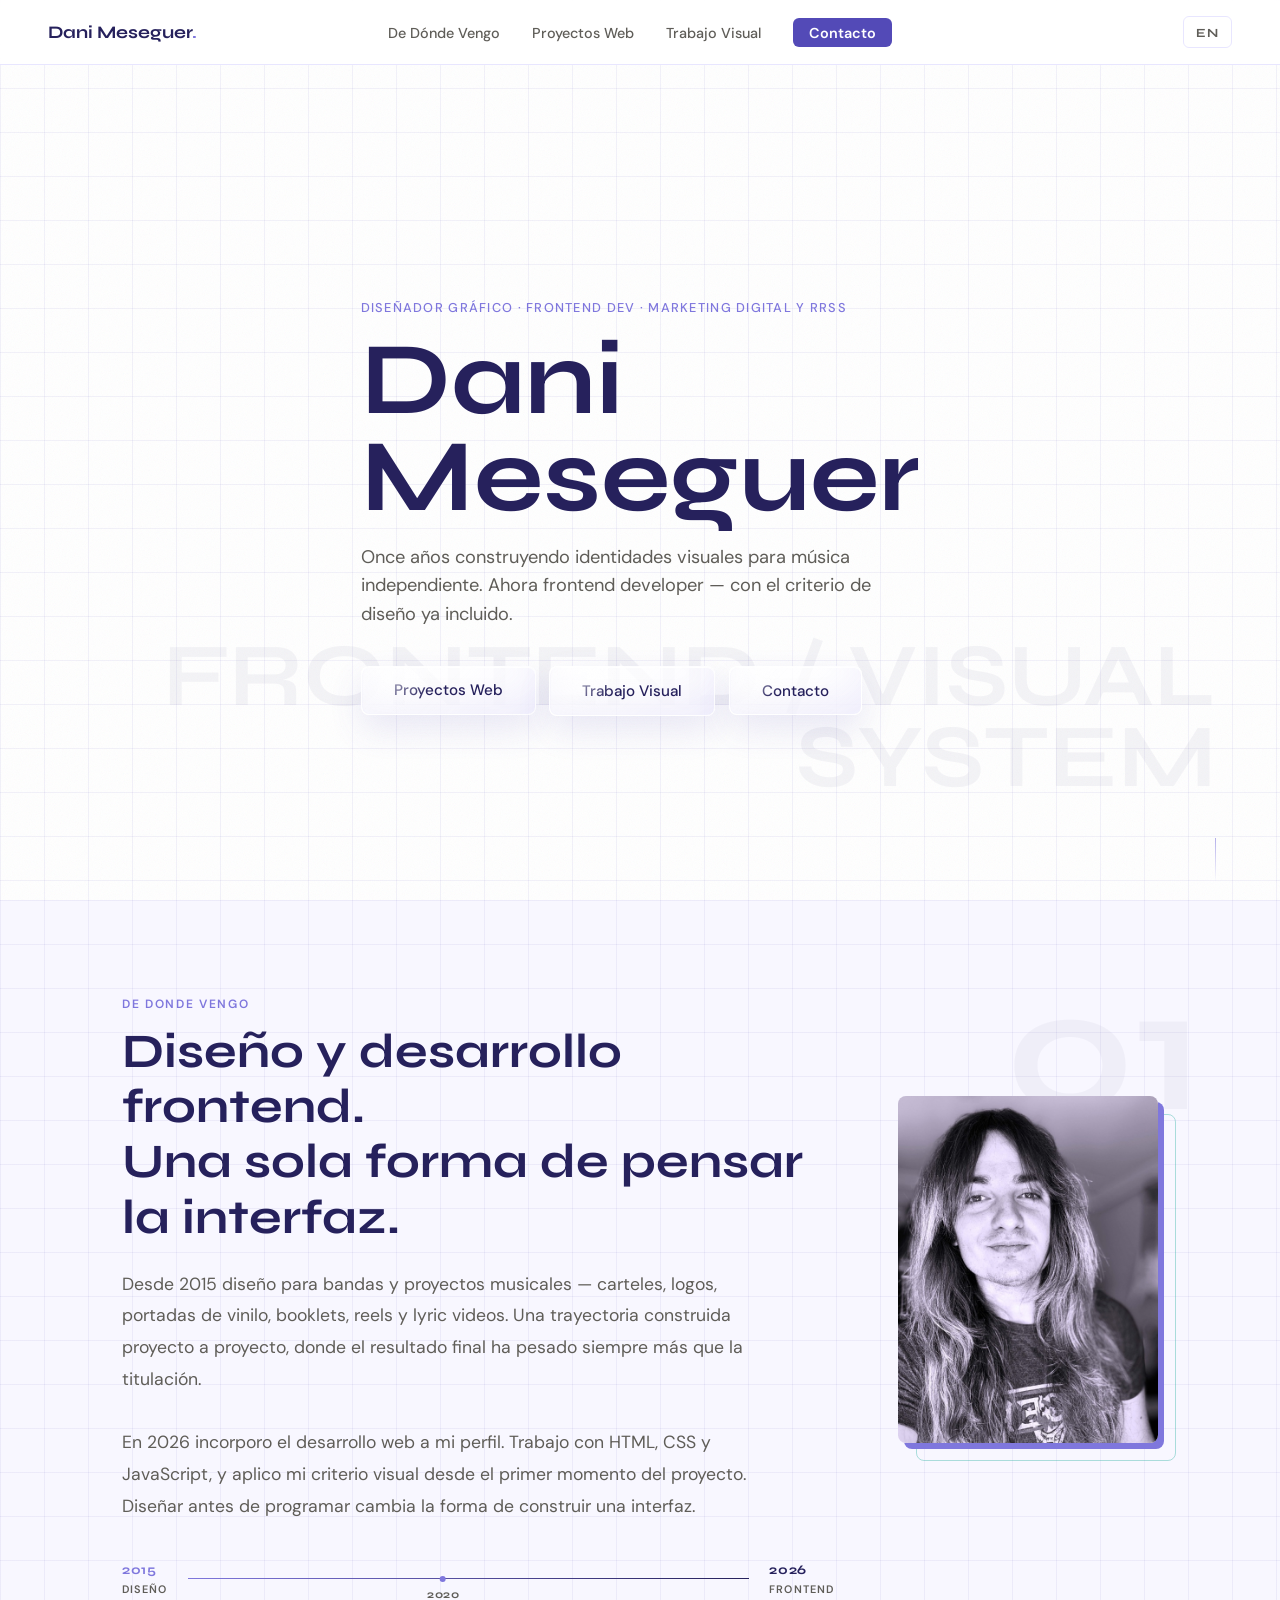
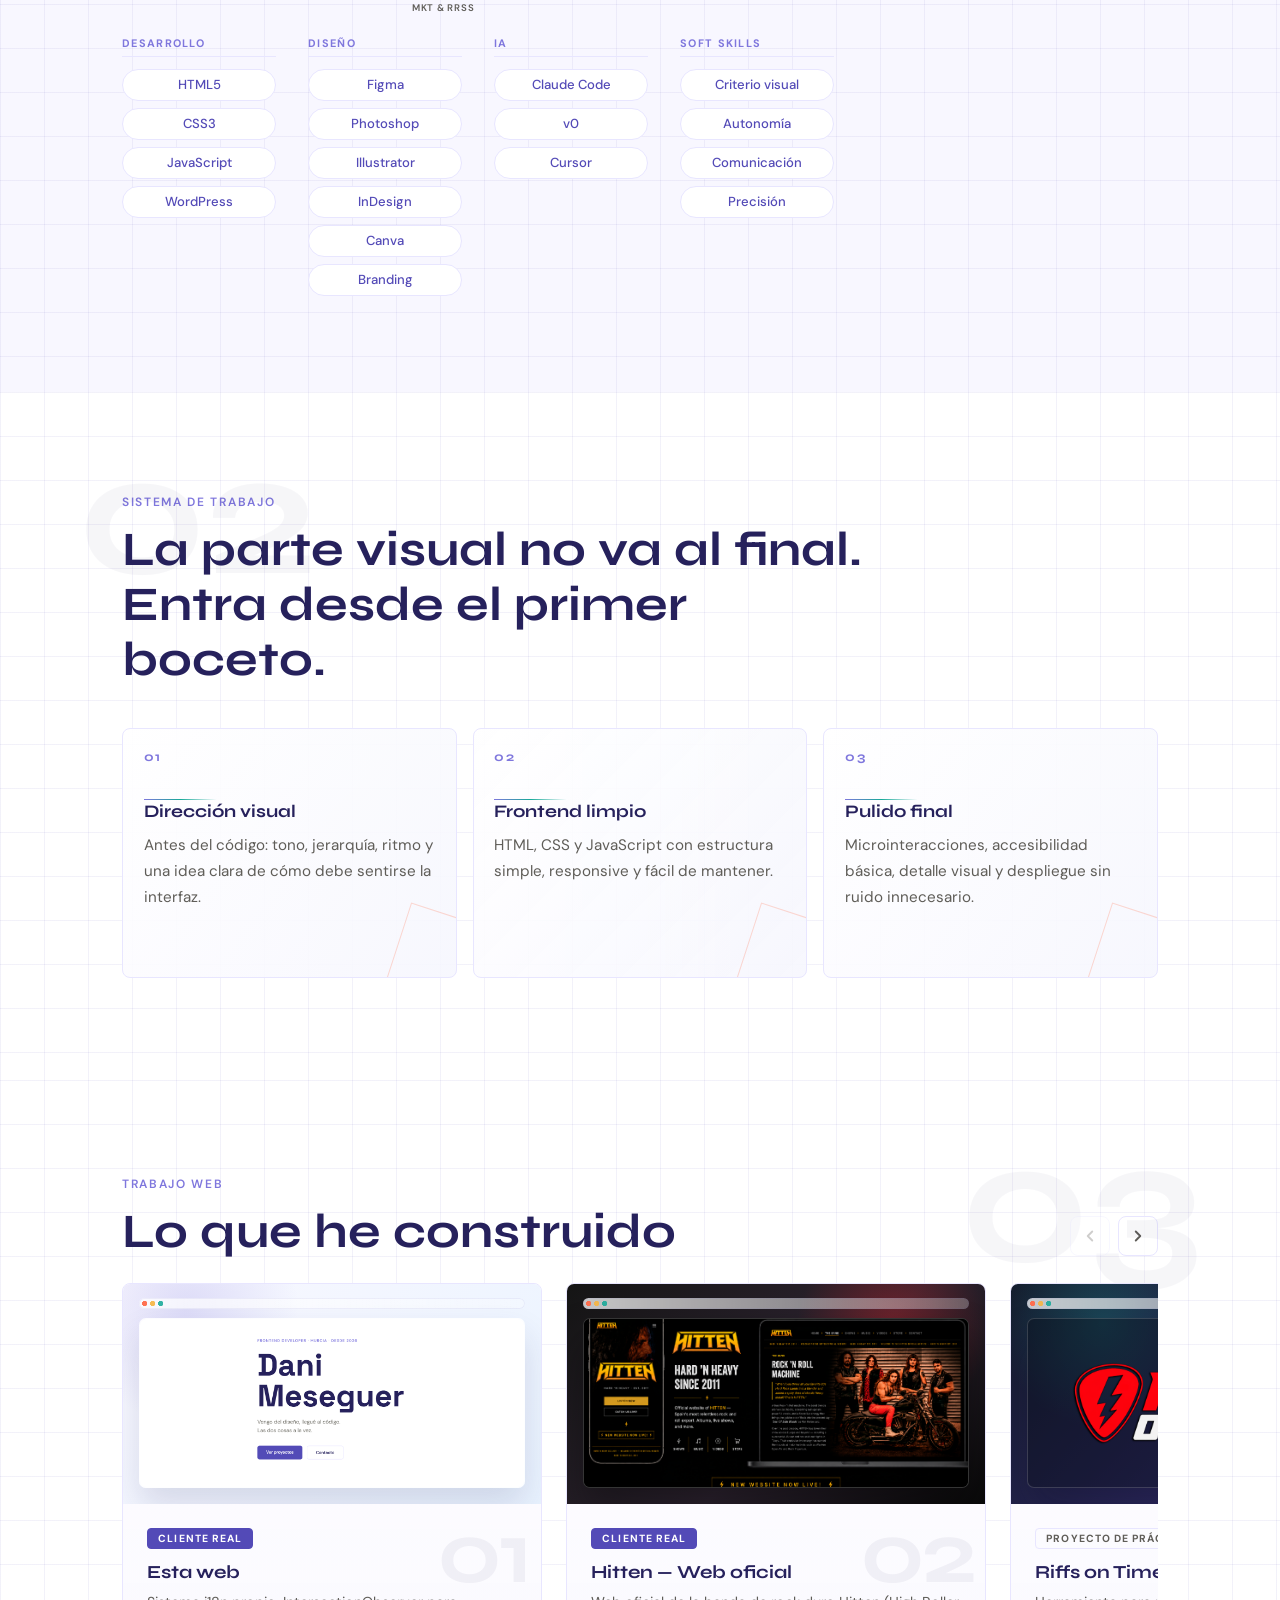
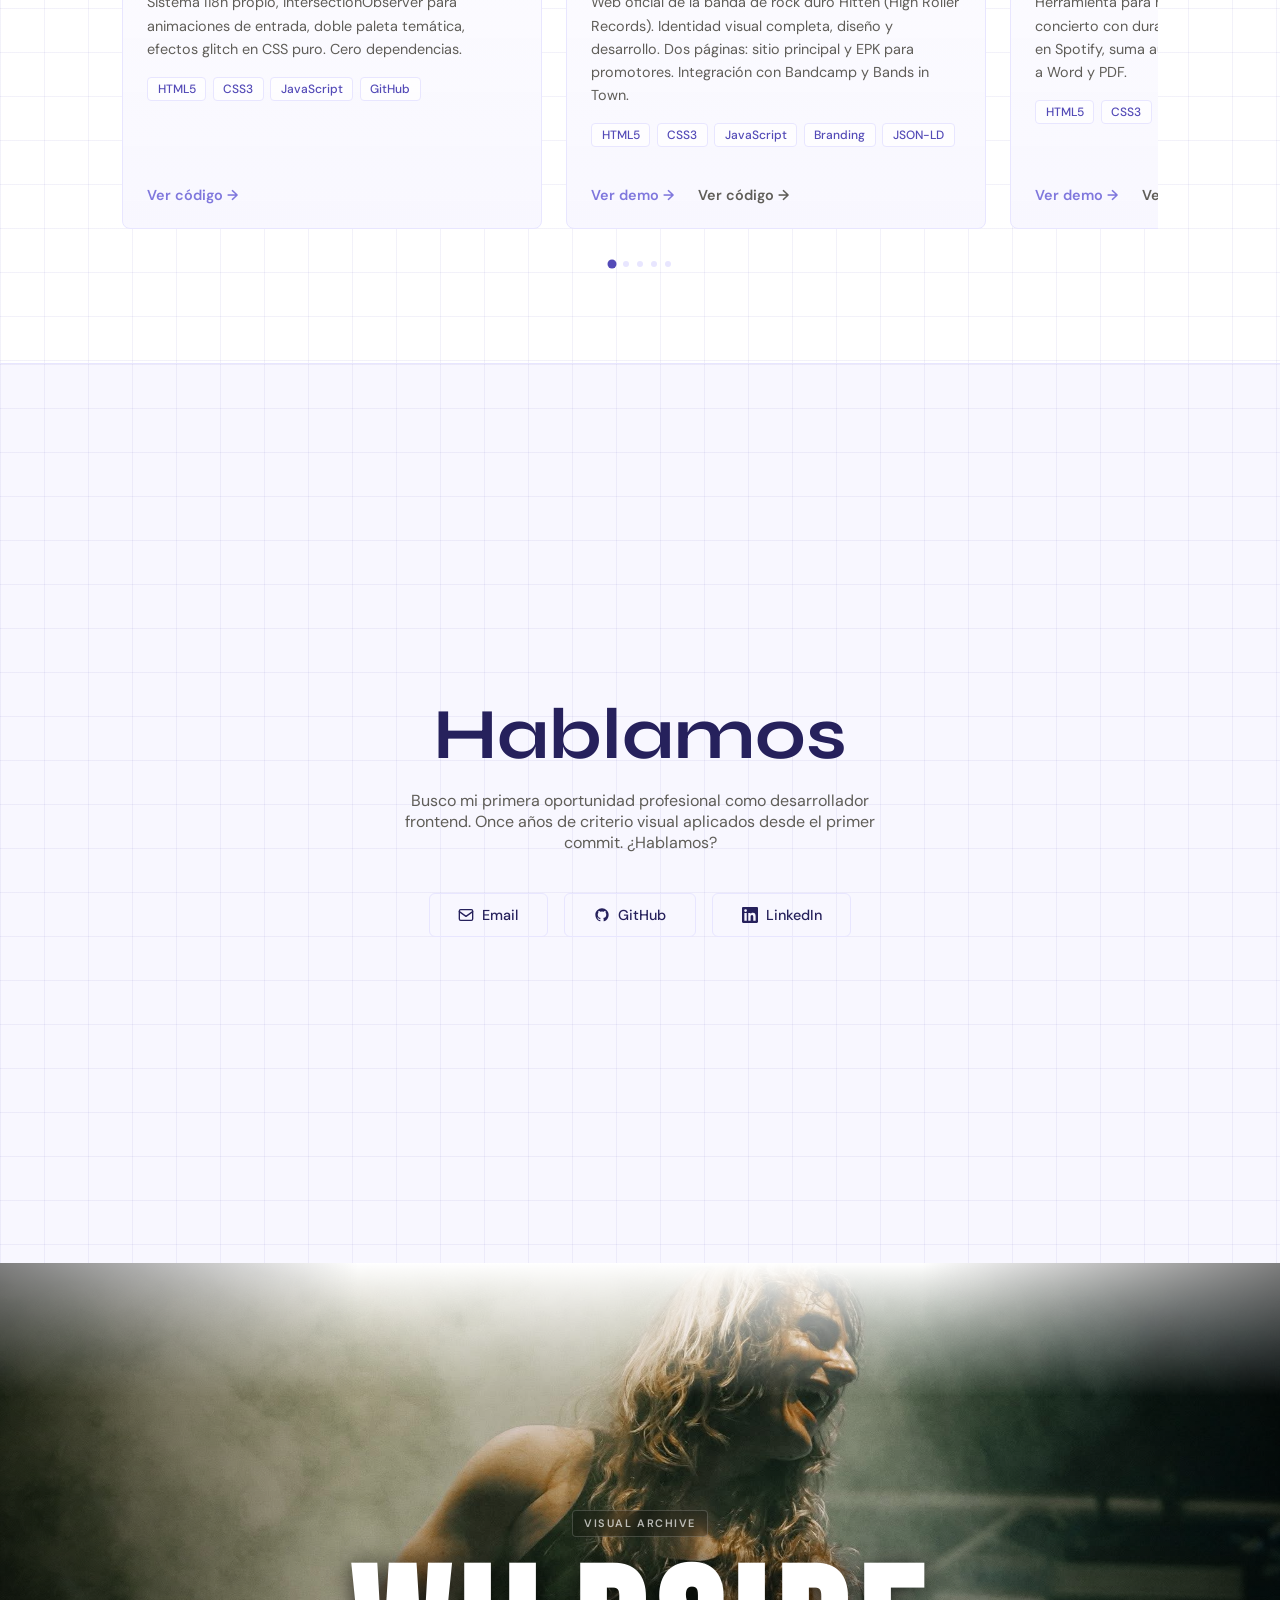
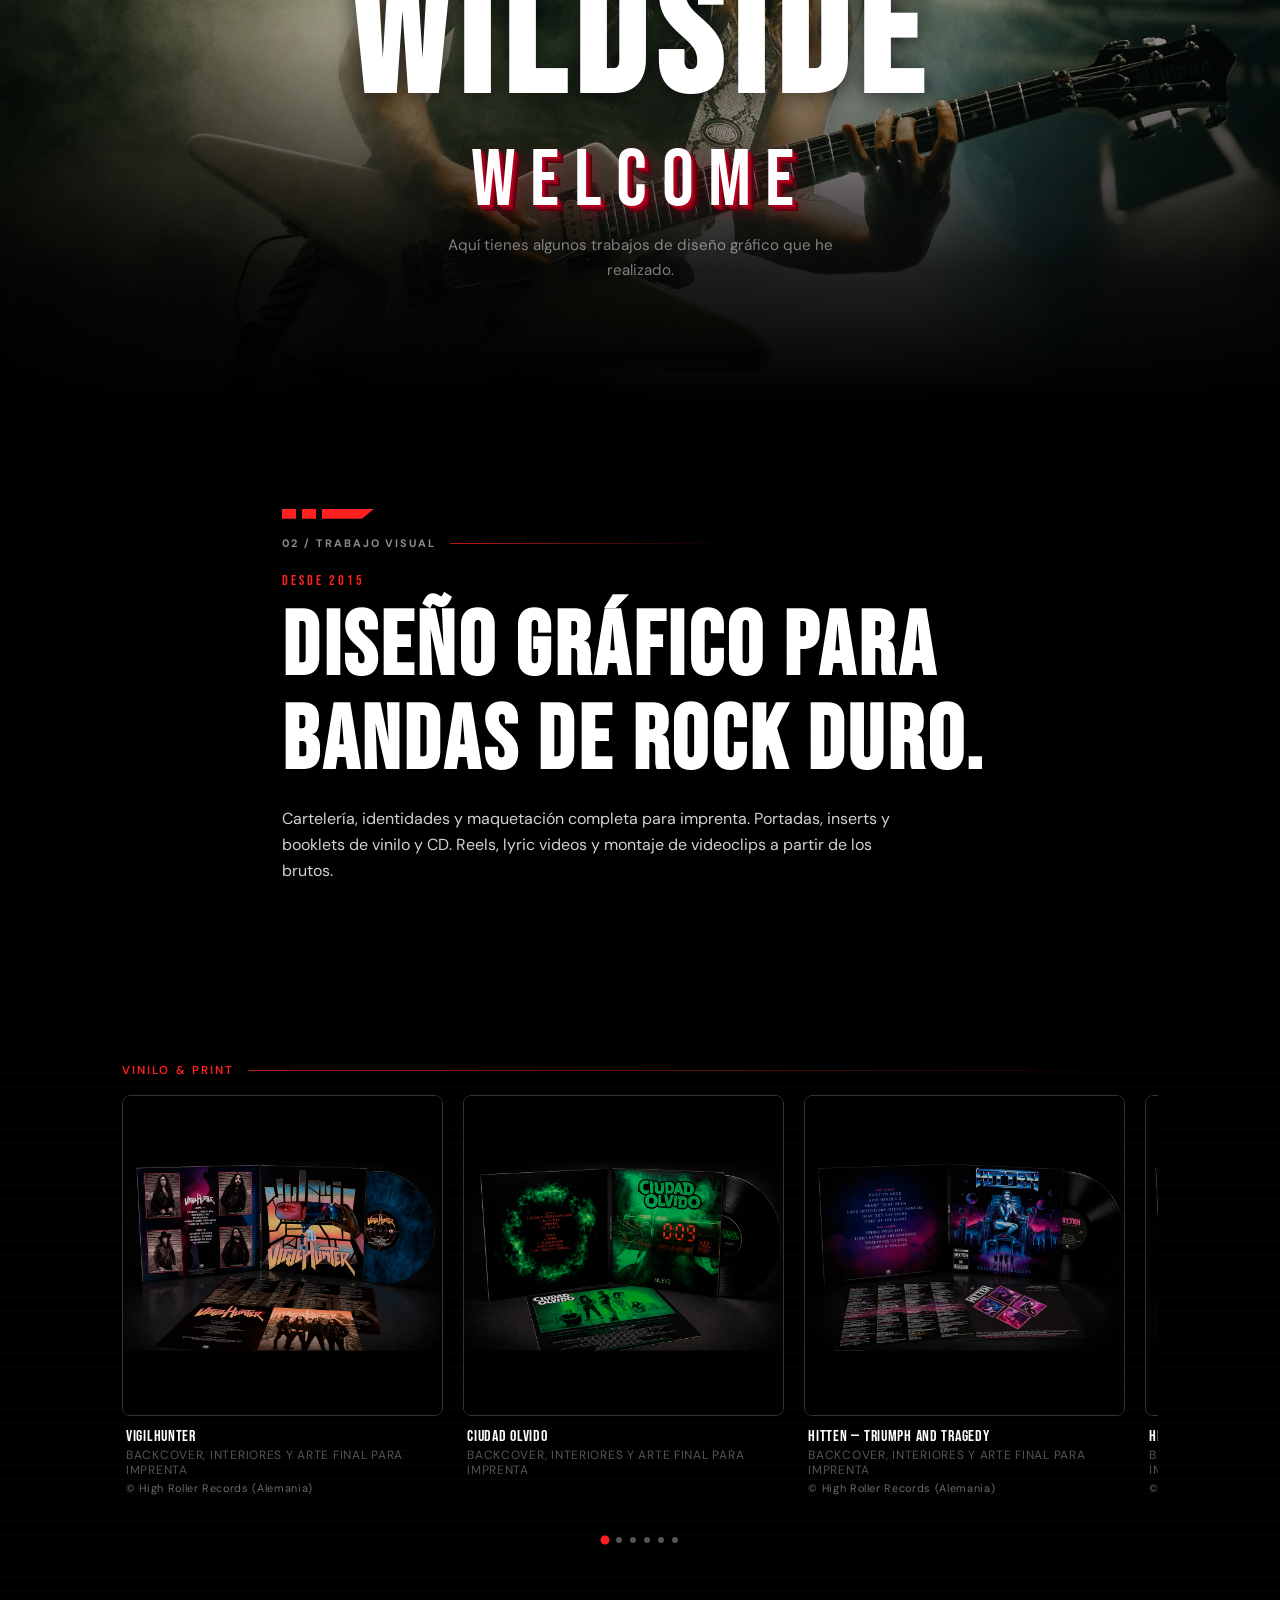
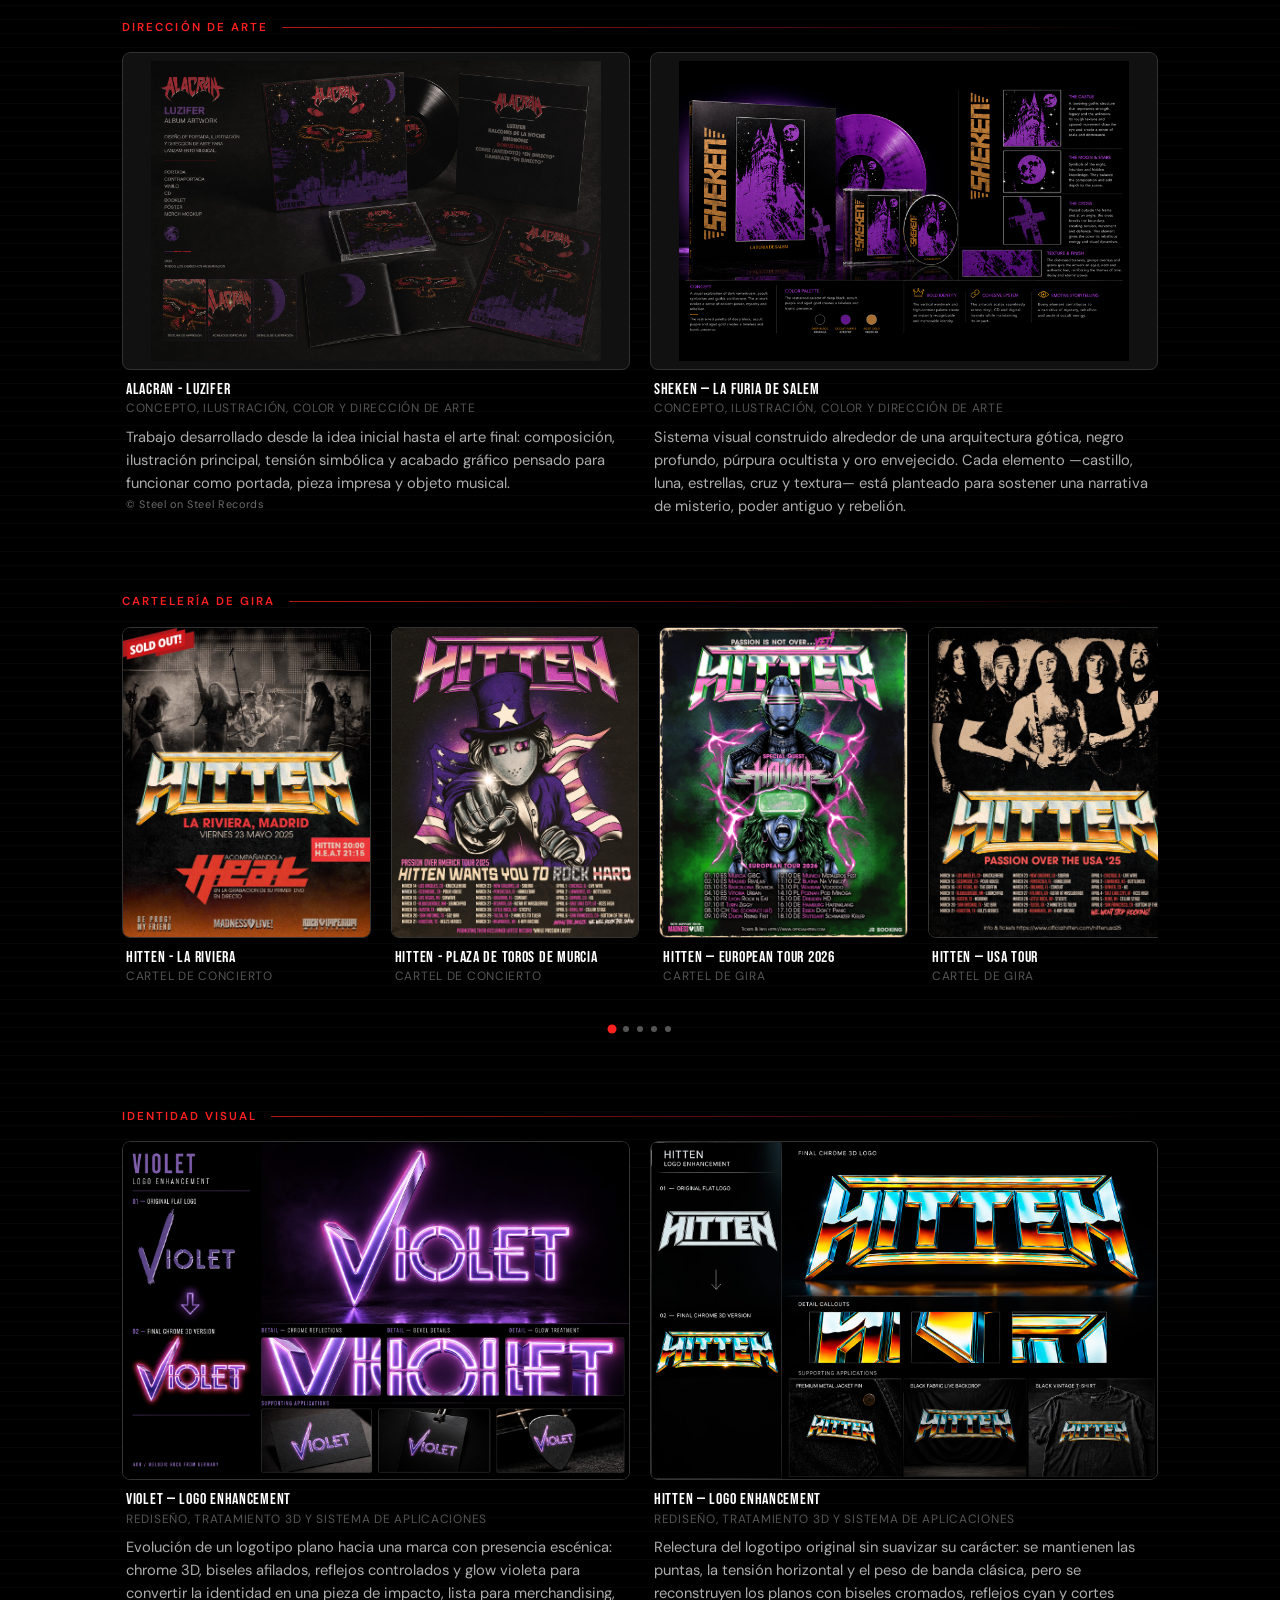
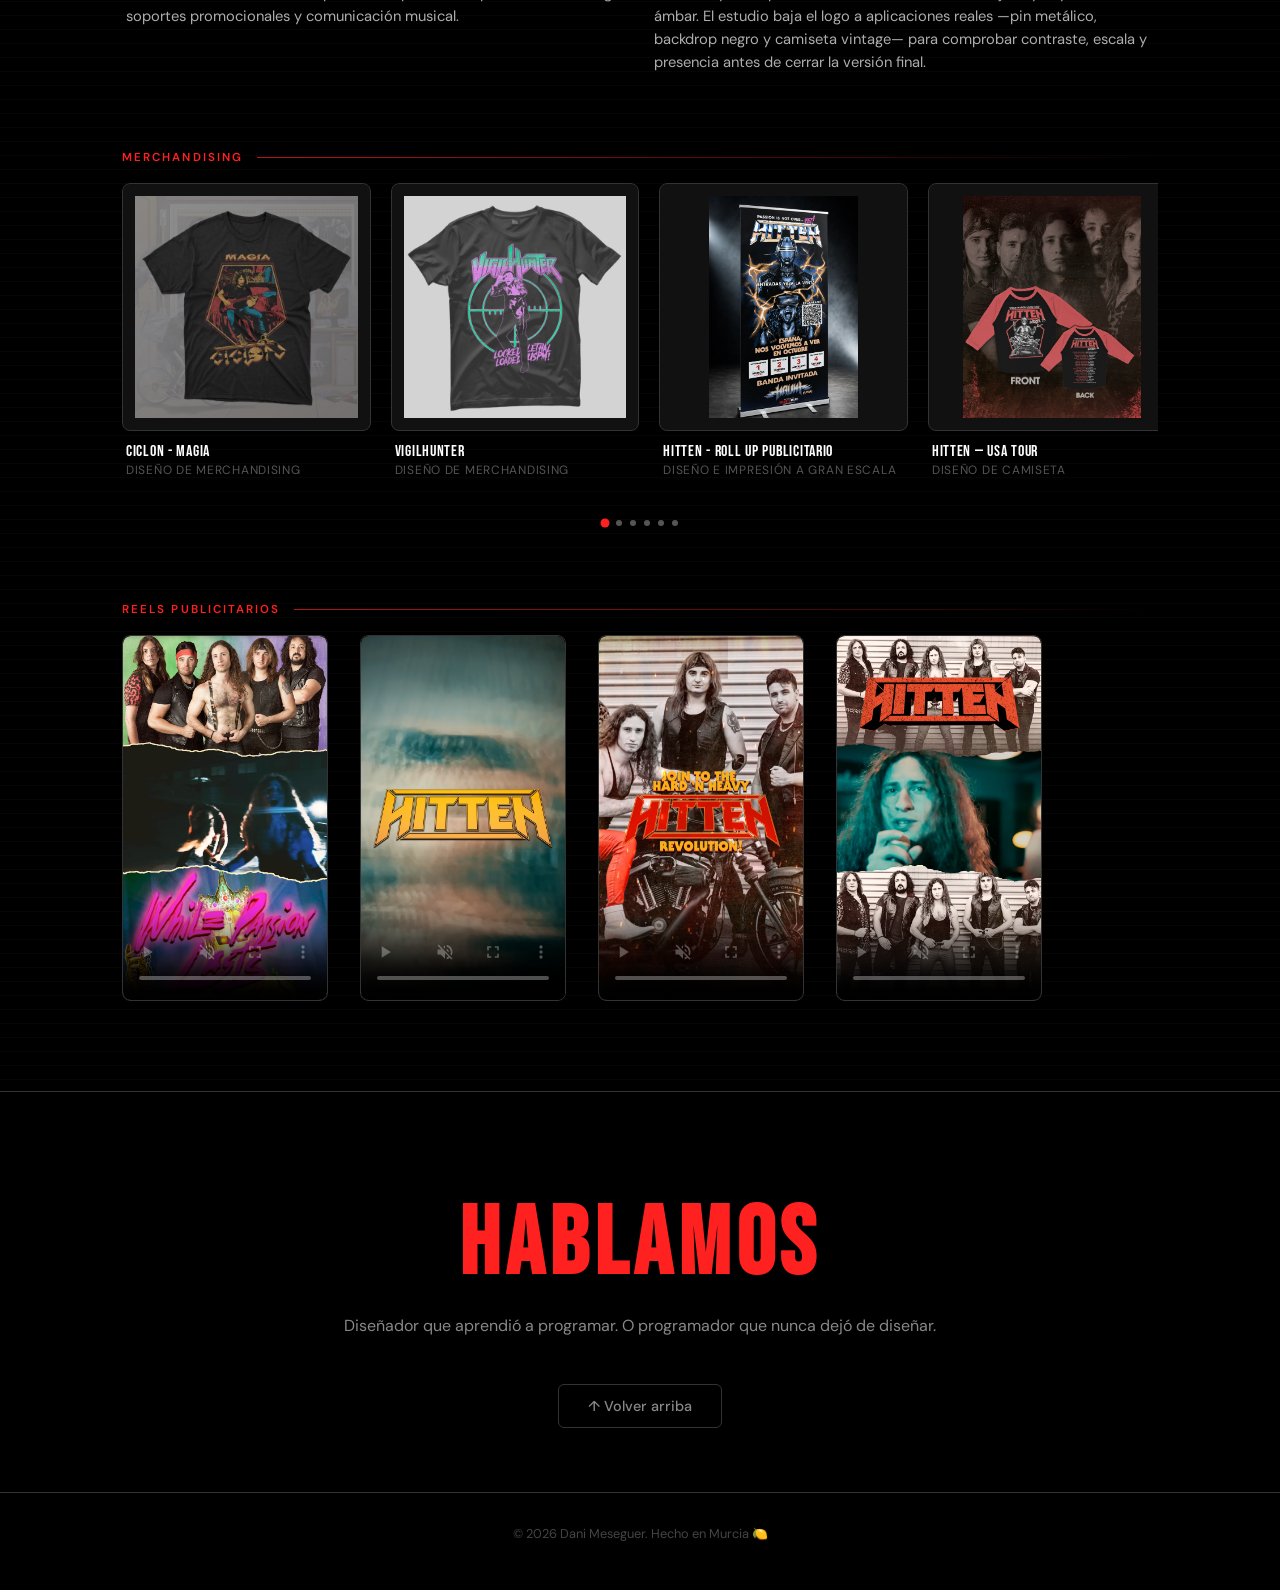
==== index.html @ 0167fe3c "Añade categoría Dirección de Arte, thumbs de proyectos y rediseño visual de tarjetas web" ====
<!DOCTYPE html>
<html lang="es">
<head>
  <meta charset="UTF-8">
  <meta name="viewport" content="width=device-width, initial-scale=1.0">
  <meta name="description" content="Portfolio de Dani Meseguer, Frontend Developer con más de 10 años de experiencia en diseño visual.">
  
  <!-- Open Graph / Redes Sociales -->
  <meta property="og:title" content="Dani Meseguer — Frontend Developer">
  <meta property="og:description" content="Desarrollador Frontend con amplia experiencia en diseño visual y branding.">
  <meta property="og:type" content="website">
  <meta property="og:url" content="https://www.danimeseguer.com/">
  <meta property="og:image" content="https://www.danimeseguer.com/img/boton.jpg">

  <title>Dani Meseguer — Frontend Developer</title>
  <link rel="icon" href="favicon.svg" type="image/svg+xml">

  <!-- Fuentes Google -->
  <link rel="preconnect" href="https://fonts.googleapis.com">
  <link rel="preconnect" href="https://fonts.gstatic.com" crossorigin>
  <link href="https://fonts.googleapis.com/css2?family=Caveat:wght@700&family=Syne:wght@400;600;700&family=Bebas+Neue&family=DM+Sans:wght@400;500&display=swap" rel="stylesheet">

  <!-- CSS -->
  <link rel="stylesheet" href="style.css">
  <link rel="stylesheet" href="navbar.css">
  <link rel="stylesheet" href="hero.css">
  <link rel="stylesheet" href="about.css">
  <link rel="stylesheet" href="projects.css">
  <link rel="stylesheet" href="wildside.css">
  <link rel="stylesheet" href="contact.css">
</head>
<body>

  <!-- NAVBAR -->
  <nav class="navbar" id="navbar" aria-label="Navegación principal">
    <div class="navbar-inner">
      <a href="#hero" class="nav-logo">Dani Meseguer<span>.</span></a>
      <ul class="nav-links" id="navLinks">
        <li><a href="#sobre-mi" data-i18n="navAbout">De Dónde Vengo</a></li>
        <li><a href="#proyectos" data-i18n="navProjects">Proyectos Web</a></li>
        <li><a href="#transicion" data-i18n="navVisual">Trabajo Visual</a></li>
        <li><a href="#contacto" class="nav-cta" data-i18n="navContact">Contacto</a></li>
      </ul>
      <div class="navbar-controls">
        <button class="lang-toggle" id="langToggle" aria-label="Switch to English">EN</button>
        <button class="nav-toggle" id="navToggle" aria-label="Abrir menú" aria-expanded="false">
          <span></span>
          <span></span>
          <span></span>
        </button>
      </div>
    </div>
  </nav>

  <main>

  <!-- HERO -->
  <section class="hero" id="hero">

    <div class="container">
      <p class="hero-tag" data-i18n="heroTag">Diseñador Gráfico · Frontend Dev · Marketing Digital y RRSS</p>
      <h1 class="hero-title">Dani<br>Meseguer</h1>
      <p class="hero-subtitle" data-i18n="heroSubtitle">Once años construyendo identidades visuales para música independiente. Ahora frontend developer — con el criterio de diseño ya incluido.</p>
      <div class="hero-ctas">
        <a href="#proyectos" class="btn-secondary" data-i18n="heroCtaWeb">Proyectos Web</a>
        <a href="#transicion" class="btn-secondary" data-i18n="heroCtaVisual">Trabajo Visual</a>
        <a href="#contacto" class="btn-secondary" data-i18n="heroCtaContact">Contacto</a>
      </div>
    </div>
    <div class="hero-scroll" aria-hidden="true">
      <div class="hero-scroll-line"></div>
    </div>
  </section>

  <!-- DE DONDE VENGO -->
  <section class="sobre-mi" id="sobre-mi">
    <div class="container">
      <div class="sobre-mi-layout">
        <div class="sobre-mi-content">
          <span class="section-label" data-i18n="sectionLabelAbout">De Donde Vengo</span>
          <h2 class="section-title" data-i18n="sectionTitleAbout">Diseño y desarrollo frontend.<br>Una sola forma de pensar la interfaz.</h2>
          <p class="sobre-mi-text" data-i18n="aboutText1">
            Desde 2015 diseño para bandas y proyectos musicales — carteles,
            logos, portadas de vinilo, booklets, reels y lyric videos. Una
            trayectoria construida proyecto a proyecto, donde el resultado
            final ha pesado siempre más que la titulación.
          </p>
          <p class="sobre-mi-text" data-i18n="aboutText2">
            En 2026 incorporo el desarrollo web a mi perfil. Trabajo con
            HTML, CSS y JavaScript, y aplico mi criterio visual desde el primer
            momento del proyecto. Diseñar antes de programar cambia la forma
            de construir una interfaz.
          </p>
          <div class="timeline" aria-hidden="true">
            <div class="tl-start">
              <span class="tl-year">2015</span>
              <span class="tl-desc">Diseño</span>
            </div>
            <div class="tl-track">
              <div class="tl-fill"></div>
              <div class="tl-mid-node">
                <span class="tl-mid-year">2020</span>
                <span class="tl-mid-desc">Mkt &amp; RRSS</span>
              </div>
            </div>
            <div class="tl-end">
              <span class="tl-year">2026</span>
              <span class="tl-desc">Frontend</span>
            </div>
          </div>
          <div class="skills-tags">
            <div class="skills-group">
              <p class="skills-category">Desarrollo</p>
              <div class="skills-group-tags">
                <span class="tag">HTML5</span>
                <span class="tag">CSS3</span>
                <span class="tag">JavaScript</span>
                <span class="tag">WordPress</span>
              </div>
            </div>
            <div class="skills-group">
              <p class="skills-category">Diseño</p>
              <div class="skills-group-tags">
                <span class="tag">Figma</span>
                <span class="tag">Photoshop</span>
                <span class="tag">Illustrator</span>
                <span class="tag">InDesign</span>
                <span class="tag">Canva</span>
                <span class="tag">Branding</span>
              </div>
            </div>
            <div class="skills-group">
              <p class="skills-category">IA</p>
              <div class="skills-group-tags">
                <span class="tag">Claude Code</span>
                <span class="tag">v0</span>
                <span class="tag">Cursor</span>
              </div>
            </div>
            <div class="skills-group">
              <p class="skills-category" data-i18n="skillsCatSoft">Soft Skills</p>
              <div class="skills-group-tags">
                <span class="tag" data-i18n="skillSoft1">Criterio visual</span>
                <span class="tag" data-i18n="skillSoft2">Autonomía</span>
                <span class="tag" data-i18n="skillSoft3">Comunicación</span>
                <span class="tag" data-i18n="skillSoft4">Precisión</span>
              </div>
            </div>
          </div>
        </div>
        <div class="sobre-mi-photo">
          <img src="img/perfil2.jpg" alt="Foto de Dani Meseguer" class="perfil-img">
        </div>
      </div>
    </div>
  </section>

  <!-- MÉTODO -->
  <section class="studio-system" aria-labelledby="studio-title">
    <div class="container">
      <div class="studio-header">
        <span class="section-label" data-i18n="studioLabel">Sistema de trabajo</span>
        <h2 class="section-title" id="studio-title" data-i18n="studioTitle">La parte visual no va al final.<br>Entra desde el primer boceto.</h2>
      </div>
      <div class="studio-grid">
        <article class="studio-card">
          <span class="studio-index">01</span>
          <h3 data-i18n="studioCard1Title">Dirección visual</h3>
          <p data-i18n="studioCard1Text">Antes del código: tono, jerarquía, ritmo y una idea clara de cómo debe sentirse la interfaz.</p>
        </article>
        <article class="studio-card">
          <span class="studio-index">02</span>
          <h3 data-i18n="studioCard2Title">Frontend limpio</h3>
          <p data-i18n="studioCard2Text">HTML, CSS y JavaScript con estructura simple, responsive y fácil de mantener.</p>
        </article>
        <article class="studio-card">
          <span class="studio-index">03</span>
          <h3 data-i18n="studioCard3Title">Pulido final</h3>
          <p data-i18n="studioCard3Text">Microinteracciones, accesibilidad básica, detalle visual y despliegue sin ruido innecesario.</p>
        </article>
      </div>
    </div>
  </section>

  <!-- PROYECTOS -->
  <section class="proyectos" id="proyectos">
    <div class="container">
      <div class="proyectos-header">
        <div>
          <span class="section-label" data-i18n="sectionLabelProjects">Trabajo web</span>
          <h2 class="section-title" data-i18n="sectionTitleProjects">Lo que he construido</h2>
        </div>
        <div class="slider-controls">
          <button class="slider-btn" id="slidePrev" aria-label="Proyecto anterior" disabled>
            <svg width="18" height="18" viewBox="0 0 24 24" fill="none" stroke="currentColor" stroke-width="2.5" stroke-linecap="round" stroke-linejoin="round" aria-hidden="true"><path d="M15 18l-6-6 6-6"/></svg>
          </button>
          <button class="slider-btn" id="slideNext" aria-label="Proyecto siguiente">
            <svg width="18" height="18" viewBox="0 0 24 24" fill="none" stroke="currentColor" stroke-width="2.5" stroke-linecap="round" stroke-linejoin="round" aria-hidden="true"><path d="M9 18l6-6-6-6"/></svg>
          </button>
        </div>
      </div>

      <div class="proyectos-grid" id="proyectosSlider">

        <article class="proyecto-card proyecto-card--portfolio">
          <div class="proyecto-img">
            <img src="img/captura-portfolio.png" alt="Captura de esta web" loading="lazy">
          </div>
          <div class="proyecto-info">
            <span class="card-num" aria-hidden="true">01</span>
            <span class="card-badge card-badge--real" data-i18n="badgeReal">Cliente real</span>
            <h3 data-i18n="card4Title">Esta web</h3>
            <p data-i18n="card4Desc">Sistema i18n propio, IntersectionObserver para animaciones de entrada, doble paleta temática, efectos glitch en CSS puro. Cero dependencias.</p>
            <div class="proyecto-tags">
              <span class="tag-small">HTML5</span>
              <span class="tag-small">CSS3</span>
              <span class="tag-small">JavaScript</span>
              <span class="tag-small">GitHub</span>
            </div>
            <div class="proyecto-links">
              <a href="https://github.com/LoudAmps-Dev/Portfolio" target="_blank" rel="noopener noreferrer" class="proyecto-link" aria-label="Ver código de esta web" data-i18n="cardCode" data-i18n-aria="ariaCode4">Ver código →</a>
            </div>
          </div>
        </article>

        <article class="proyecto-card proyecto-card--hitten">
          <div class="proyecto-img">
            <img src="img/webhitten-thumb.png" alt="Web oficial de Hitten" loading="lazy">
          </div>
          <div class="proyecto-info">
            <span class="card-num" aria-hidden="true">02</span>
            <span class="card-badge card-badge--real" data-i18n="badgeReal">Cliente real</span>
            <h3 data-i18n="card5Title">Hitten — Web oficial</h3>
            <p data-i18n="card5Desc">Web oficial de la banda de rock duro Hitten (High Roller Records). Identidad visual completa, diseño y desarrollo. Dos páginas: sitio principal y EPK para promotores. Integración con Bandcamp y Bands in Town.</p>
            <div class="proyecto-tags">
              <span class="tag-small">HTML5</span>
              <span class="tag-small">CSS3</span>
              <span class="tag-small">JavaScript</span>
              <span class="tag-small">Branding</span>
              <span class="tag-small">JSON-LD</span>
            </div>
            <div class="proyecto-links">
              <a href="https://www.officialhitten.com" target="_blank" rel="noopener noreferrer" class="proyecto-link" aria-label="Ver web de Hitten" data-i18n="cardDemo" data-i18n-aria="ariaDemo5">Ver demo →</a>
              <a href="https://github.com/LoudAmps-Dev/hittenweb" target="_blank" rel="noopener noreferrer" class="proyecto-link-secondary" aria-label="Ver código de Hitten" data-i18n="cardCode" data-i18n-aria="ariaCode5">Ver código →</a>
            </div>
          </div>
        </article>

        <article class="proyecto-card proyecto-card--riffs">
          <div class="proyecto-img">
            <img src="img/riffsontimelogo.png" alt="Captura de Riffs on Time" loading="lazy">
          </div>
          <div class="proyecto-info">
            <span class="card-num" aria-hidden="true">03</span>
            <span class="card-badge card-badge--practice" data-i18n="badgePractice">Proyecto de prácticas</span>
            <h3 data-i18n="card1Title">Riffs on Time</h3>
            <p data-i18n="card1Desc">Herramienta para músicos que permite crear setlists de concierto con duración exacta. Búsqueda de canciones en Spotify, suma automática de tiempos y exportación a Word y PDF.</p>
            <div class="proyecto-tags">
              <span class="tag-small">HTML5</span>
              <span class="tag-small">CSS3</span>
              <span class="tag-small">JavaScript</span>
              <span class="tag-small">Spotify API</span>
            </div>
            <div class="proyecto-links">
              <a href="https://loudamps-dev.github.io/riffsontime/" target="_blank" rel="noopener noreferrer" class="proyecto-link" aria-label="Ver demo de Riffs on Time" data-i18n="cardDemo" data-i18n-aria="ariaDemo1">Ver demo →</a>
              <a href="https://github.com/LoudAmps-Dev/riffsonfire" target="_blank" rel="noopener noreferrer" class="proyecto-link-secondary" aria-label="Ver código de Riffs on Time" data-i18n="cardCode" data-i18n-aria="ariaCode1">Ver código →</a>
            </div>
          </div>
        </article>

        <article class="proyecto-card proyecto-card--animals">
          <div class="proyecto-img">
            <img src="img/webanimals-thumb.png" alt="Captura de Clínica Animals" loading="lazy">
          </div>
          <div class="proyecto-info">
            <span class="card-num" aria-hidden="true">04</span>
            <span class="card-badge card-badge--practice" data-i18n="badgePractice">Proyecto de prácticas</span>
            <h3 data-i18n="card3Title">Clínica Animals</h3>
            <p data-i18n="card3Desc">Web informativa para una clínica veterinaria con bilingüismo catalán/español, estado de apertura en tiempo real y carrusel automático de reseñas. Animaciones con IntersectionObserver, tarjetas de veterinarios con flip 3D en CSS y CTA directo a WhatsApp.</p>
            <div class="proyecto-tags">
              <span class="tag-small">HTML5</span>
              <span class="tag-small">CSS3</span>
              <span class="tag-small">JavaScript</span>
              <span class="tag-small">Responsive</span>
            </div>
            <div class="proyecto-links">
              <a href="https://loudamps-dev.github.io/clinica-animals/" target="_blank" rel="noopener noreferrer" class="proyecto-link" aria-label="Ver demo de Clínica Animals" data-i18n="cardDemo" data-i18n-aria="ariaDemo3">Ver demo →</a>
              <a href="https://github.com/LoudAmps-Dev/clinica-animals" target="_blank" rel="noopener noreferrer" class="proyecto-link-secondary" aria-label="Ver código de Clínica Animals" data-i18n="cardCode" data-i18n-aria="ariaCode3">Ver código →</a>
            </div>
          </div>
        </article>

        <article class="proyecto-card proyecto-card--nutrition">
          <div class="proyecto-img">
            <img src="img/logoheader.png" alt="Captura de Best Nutrition" loading="lazy">
          </div>
          <div class="proyecto-info">
            <span class="card-num" aria-hidden="true">05</span>
            <span class="card-badge card-badge--practice" data-i18n="badgePractice">Proyecto de prácticas</span>
            <h3 data-i18n="card2Title">Best Nutrition</h3>
            <p data-i18n="card2Desc">Web multi-página para una clínica de nutrición con sistema de reserva de citas funcional. Selección de servicio, fecha y franja horaria con validación en cliente, gestión de disponibilidad y confirmación de cita en tiempo real.</p>
            <div class="proyecto-tags">
              <span class="tag-small">HTML5</span>
              <span class="tag-small">CSS3</span>
              <span class="tag-small">JavaScript</span>
              <span class="tag-small">Responsive</span>
            </div>
            <div class="proyecto-links">
              <a href="https://loudamps-dev.github.io/practica-clinica-best-nutrition/index.html" target="_blank" rel="noopener noreferrer" class="proyecto-link" aria-label="Ver demo de Best Nutrition" data-i18n="cardDemo" data-i18n-aria="ariaDemo2">Ver demo →</a>
              <a href="https://github.com/LoudAmps-Dev/practica-clinica-best-nutrition" target="_blank" rel="noopener noreferrer" class="proyecto-link-secondary" aria-label="Ver código de Best Nutrition" data-i18n="cardCode" data-i18n-aria="ariaCode2">Ver código →</a>
            </div>
          </div>
        </article>

      </div>

      <div class="slider-dots" id="sliderDots">
        <button class="dot dot--active" data-idx="0" aria-label="Ir al proyecto 1"></button>
        <button class="dot" data-idx="1" aria-label="Ir al proyecto 2"></button>
        <button class="dot" data-idx="2" aria-label="Ir al proyecto 3"></button>
        <button class="dot" data-idx="3" aria-label="Ir al proyecto 4"></button>
        <button class="dot" data-idx="4" aria-label="Ir al proyecto 5"></button>
      </div>
    </div>
  </section>

  <!-- CONTACTO PROFESIONAL -->
  <section class="contacto-pro" id="contacto">
    <div class="container">
      <h2 class="contacto-pro-title" data-i18n="contactoTitle">Hablamos</h2>
      <p class="contacto-pro-desc" data-i18n="contactoDesc">Busco mi primera oportunidad profesional como desarrollador frontend. Once años de criterio visual aplicados desde el primer commit. ¿Hablamos?</p>
      <div class="contacto-pro-links">
        <a href="mailto:danimeseguerdev@gmail.com" class="contacto-pro-btn">
          <svg aria-hidden="true" width="16" height="16" viewBox="0 0 24 24" fill="none" stroke="currentColor" stroke-width="2" stroke-linecap="round" stroke-linejoin="round"><rect x="2" y="4" width="20" height="16" rx="2"/><path d="m2 7 10 7 10-7"/></svg>
          Email
        </a>
        <a href="https://github.com/LoudAmps-Dev" target="_blank" rel="noopener noreferrer" class="contacto-pro-btn">
          <svg aria-hidden="true" width="16" height="16" viewBox="0 0 24 24" fill="currentColor"><path d="M12 2C6.477 2 2 6.477 2 12c0 4.418 2.865 8.166 6.839 9.489.5.092.682-.217.682-.482 0-.237-.009-.868-.013-1.703-2.782.604-3.369-1.342-3.369-1.342-.454-1.154-1.11-1.462-1.11-1.462-.908-.62.069-.608.069-.608 1.003.07 1.531 1.03 1.531 1.03.892 1.529 2.341 1.087 2.91.831.092-.646.35-1.086.636-1.336-2.22-.253-4.555-1.11-4.555-4.943 0-1.091.39-1.984 1.029-2.683-.103-.253-.446-1.27.098-2.647 0 0 .84-.269 2.75 1.025A9.578 9.578 0 0 1 12 6.836a9.59 9.59 0 0 1 2.504.337c1.909-1.294 2.747-1.025 2.747-1.025.546 1.377.202 2.394.1 2.647.64.699 1.028 1.592 1.028 2.683 0 3.842-2.339 4.687-4.566 4.935.359.309.678.919.678 1.852 0 1.336-.012 2.415-.012 2.743 0 .267.18.579.688.481C19.138 20.163 22 16.418 22 12c0-5.523-4.477-10-10-10z"/></svg>
          GitHub
        </a>
        <a href="https://www.linkedin.com/in/daniel-meseguer-fructuoso-9b462014b/" target="_blank" rel="noopener noreferrer" class="contacto-pro-btn">
          <svg aria-hidden="true" width="16" height="16" viewBox="0 0 24 24" fill="currentColor"><path d="M20.447 20.452h-3.554v-5.569c0-1.328-.027-3.037-1.852-3.037-1.853 0-2.136 1.445-2.136 2.939v5.667H9.351V9h3.414v1.561h.046c.477-.9 1.637-1.85 3.37-1.85 3.601 0 4.267 2.37 4.267 5.455v6.286zM5.337 7.433a2.062 2.062 0 0 1-2.063-2.065 2.064 2.064 0 1 1 2.063 2.065zm1.782 13.019H3.555V9h3.564v11.452zM22.225 0H1.771C.792 0 0 .774 0 1.729v20.542C0 23.227.792 24 1.771 24h20.451C23.2 24 24 23.227 24 22.271V1.729C24 .774 23.2 0 22.222 0h.003z"/></svg>
          LinkedIn
        </a>
      </div>
    </div>
  </section>

  <!-- TRANSICIÓN / WILDSIDE -->
  <section class="transicion" id="transicion">
    <div class="container">
      <span class="transicion-archive" data-i18n="transicionArchive">Visual Archive</span>
      <h2 class="transicion-title">Wildside</h2>
      <span class="transicion-welcome">WELCOME</span>
      <p class="transicion-subtitle" data-i18n="transicionSubtitle">Aquí tienes algunos trabajos de diseño gráfico que he realizado.</p>
    </div>
  </section>

  <!-- DISEÑO MUSICAL -->
  <section class="loudamps-design" id="loudamps-design">
    <div class="design-intro">
      <div class="container">
        <span class="design-kicker" data-i18n="designKicker">02 / Trabajo Visual</span>
        <span class="design-eyebrow" data-i18n="designEyebrow">Desde 2015</span>
        <h2 class="design-section-title" data-i18n="designTitle">Diseño gráfico para<br>bandas de rock duro.</h2>
        <p class="design-body" data-i18n="designBody">Cartelería, identidades y maquetación completa para imprenta. Portadas, inserts y booklets de vinilo y CD. Reels, lyric videos y montaje de videoclips a partir de los brutos.</p>
      </div>
    </div>
    <div class="container">
      <div class="design-categories">

        <!-- VINILO & PRINT -->
        <div class="design-category">
          <span class="design-cat-label" data-i18n="designCatVinyl">Vinilo &amp; Print</span>
          <div class="design-grid design-grid--3 design-slider" id="vinylSlider">
            <div class="design-item">
              <div class="design-img design-img--vinyl">
                <img src="img/diseno-grafico/vigilhunter%20vinilo.jpg" alt="Portada vinilo Vigilhunter" loading="lazy">
              </div>
              <span class="design-label">Vigilhunter</span>
              <span class="design-sublabel" data-i18n="sublabelPrintProduction">Backcover, interiores y arte final para imprenta</span>
              <span class="design-credit">© High Roller Records (Alemania)</span>
            </div>
            <div class="design-item">
              <div class="design-img design-img--vinyl">
                <img src="img/diseno-grafico/ciudad%20olvido.jpg" alt="Portada vinilo Ciudad del Olvido" loading="lazy">
              </div>
              <span class="design-label">Ciudad Olvido</span>
              <span class="design-sublabel" data-i18n="sublabelPrintProduction">Backcover, interiores y arte final para imprenta</span>
            </div>
            <div class="design-item">
              <div class="design-img design-img--vinyl">
                <img src="img/diseno-grafico/triumph.jpg" alt="Portada del LP Triumph and Tragedy de Hitten" loading="lazy">
              </div>
              <span class="design-label">Hitten — Triumph and Tragedy</span>
              <span class="design-sublabel" data-i18n="sublabelPrintProduction">Backcover, interiores y arte final para imprenta</span>
              <span class="design-credit">© High Roller Records (Alemania)</span>
            </div>
            <div class="design-item">
              <div class="design-img design-img--vinyl">
                <img src="img/diseno-grafico/while%20passion%20lasts.jpg" alt="Portada del LP While Passion Lasts de Hitten" loading="lazy">
              </div>
              <span class="design-label">Hitten — While Passion Lasts</span>
              <span class="design-sublabel" data-i18n="sublabelPrintProduction">Backcover, interiores y arte final para imprenta</span>
              <span class="design-credit">© High Roller Records (Alemania)</span>
            </div>
            <div class="design-item">
              <div class="design-img design-img--vinyl">
                <img src="img/diseno-grafico/stateofshock2.jpg" alt="Portada del LP State of Shock, edición vinilo" loading="lazy">
              </div>
              <span class="design-label">Hitten — State of Shock</span>
              <span class="design-sublabel" data-i18n="sublabelPrintProduction">Backcover, interiores y arte final para imprenta</span>
              <span class="design-credit">© High Roller Records (Alemania)</span>
            </div>
            <div class="design-item">
              <div class="design-img design-img--vinyl">
                <img src="img/diseno-grafico/hittentwist.jpg" alt="Portada del LP Twist Of Fate de Hitten" loading="lazy">
              </div>
              <span class="design-label">HITTEN - Twist Of Fate</span>
              <span class="design-sublabel" data-i18n="sublabelPrintProduction">Backcover, interiores y arte final para imprenta</span>
              <span class="design-credit">© High Roller Records (Alemania)</span>
            </div>
          </div>
          <div class="slider-dots slider-dots--design" id="vinylDots">
            <button class="dot dot--active" data-idx="0" aria-label="Ir al vinilo 1"></button>
            <button class="dot" data-idx="1" aria-label="Ir al vinilo 2"></button>
            <button class="dot" data-idx="2" aria-label="Ir al vinilo 3"></button>
            <button class="dot" data-idx="3" aria-label="Ir al vinilo 4"></button>
            <button class="dot" data-idx="4" aria-label="Ir al vinilo 5"></button>
            <button class="dot" data-idx="5" aria-label="Ir al vinilo 6"></button>
          </div>
        </div>

        <!-- DIRECCIÓN DE ARTE -->
        <div class="design-category">
          <span class="design-cat-label" data-i18n="designCatArtwork">Dirección de Arte</span>
          <div class="design-grid design-grid--artwork">
            <div class="design-item design-item--artwork">
              <div class="design-img design-img--artwork design-img--contain">
                <img src="img/diseno-grafico/alacran.jpg" alt="Estudio de portada Alacran - Luzifer" loading="lazy">
              </div>
              <span class="design-label">Alacran - Luzifer</span>
              <span class="design-sublabel" data-i18n="sublabelArtwork">Concepto, ilustración, color y dirección de arte</span>
              <p class="design-description" data-i18n="artworkAlacranDesc">Trabajo desarrollado desde la idea inicial hasta el arte final: composición, ilustración principal, tensión simbólica y acabado gráfico pensado para funcionar como portada, pieza impresa y objeto musical.</p>
              <span class="design-credit">© Steel on Steel Records</span>
            </div>
            <div class="design-item design-item--artwork">
              <div class="design-img design-img--artwork design-img--contain">
                <img src="img/diseno-grafico/sheken%20study.jpg" alt="Estudio de portada Sheken - La Furia de Salem" loading="lazy">
              </div>
              <span class="design-label">Sheken — La Furia de Salem</span>
              <span class="design-sublabel" data-i18n="sublabelArtwork">Concepto, ilustración, color y dirección de arte</span>
              <p class="design-description" data-i18n="artworkShekenDesc">Sistema visual construido alrededor de una arquitectura gótica, negro profundo, púrpura ocultista y oro envejecido. Cada elemento —castillo, luna, estrellas, cruz y textura— está planteado para sostener una narrativa de misterio, poder antiguo y rebelión.</p>
            </div>
          </div>
        </div>

        <!-- CARTELERÍA DE GIRA -->
        <div class="design-category">
          <span class="design-cat-label" data-i18n="designCatPosters">Cartelería de Gira</span>
          <div class="design-grid design-grid--3 design-slider design-slider--poster" id="posterSlider">
            <div class="design-item">
              <div class="design-img design-img--poster">
                <img src="img/diseno-grafico/poster.jpg" alt="Cartel de concierto Hitten" loading="lazy">
              </div>
              <span class="design-label">HITTEN - La Riviera</span>
              <span class="design-sublabel" data-i18n="sublabelConcertPoster">Cartel de Concierto</span>
            </div>
            <div class="design-item">
              <div class="design-img design-img--poster">
                <img src="img/diseno-grafico/usa%20poster%20v2.jpg" alt="Cartel gira USA Hitten versión 2" loading="lazy">
              </div>
              <span class="design-label">HITTEN - Plaza de Toros de Murcia</span>
              <span class="design-sublabel" data-i18n="sublabelConcertPoster">Cartel de Concierto</span>
            </div>
            <div class="design-item">
              <div class="design-img design-img--poster">
                <img src="img/diseno-grafico/Hitten%20European%20Tour%202026.png" alt="Cartel European Tour 2026 Hitten" loading="lazy">
              </div>
              <span class="design-label">Hitten — European Tour 2026</span>
              <span class="design-sublabel" data-i18n="sublabelTourPoster">Cartel de gira</span>
            </div>
            <div class="design-item">
              <div class="design-img design-img--poster">
                <img src="img/diseno-grafico/usa%20tour%20poster.jpg" alt="Cartel gira USA Hitten" loading="lazy">
              </div>
              <span class="design-label">Hitten — USA Tour</span>
              <span class="design-sublabel" data-i18n="sublabelTourPoster">Cartel de gira</span>
            </div>
            <div class="design-item">
              <div class="design-img design-img--poster">
                <img src="img/diseno-grafico/europe%20poster.jpg" alt="Cartel gira europea Hitten" loading="lazy">
              </div>
              <span class="design-label">Hitten — European Tour</span>
              <span class="design-sublabel" data-i18n="sublabelTourPoster">Cartel de gira</span>
            </div>
          </div>
          <div class="slider-dots slider-dots--design" id="posterDots">
            <button class="dot dot--active" data-idx="0" aria-label="Ir al cartel 1"></button>
            <button class="dot" data-idx="1" aria-label="Ir al cartel 2"></button>
            <button class="dot" data-idx="2" aria-label="Ir al cartel 3"></button>
            <button class="dot" data-idx="3" aria-label="Ir al cartel 4"></button>
            <button class="dot" data-idx="4" aria-label="Ir al cartel 5"></button>
          </div>
        </div>

        <!-- IDENTIDAD VISUAL -->
        <div class="design-category">
          <span class="design-cat-label" data-i18n="designCatIdentity">Identidad Visual</span>
          <div class="design-grid design-grid--identity">
            <div class="design-item design-item--identity">
              <div class="design-img design-img--identity">
                <img src="img/diseno-grafico/violet.png" alt="Identidad visual Violet - logo enhancement" loading="lazy">
              </div>
              <span class="design-label">Violet — Logo Enhancement</span>
              <span class="design-sublabel" data-i18n="sublabelIdentity">Rediseño, tratamiento 3D y sistema de aplicaciones</span>
              <p class="design-description" data-i18n="identityVioletDesc">Evolución de un logotipo plano hacia una marca con presencia escénica: chrome 3D, biseles afilados, reflejos controlados y glow violeta para convertir la identidad en una pieza de impacto, lista para merchandising, soportes promocionales y comunicación musical.</p>
            </div>
            <div class="design-item design-item--identity">
              <div class="design-img design-img--identity">
                <img src="img/diseno-grafico/hitten%20logo%20study.jpg" alt="Estudio de logo Hitten - chrome 3D logo enhancement" loading="lazy">
              </div>
              <span class="design-label">Hitten — Logo Enhancement</span>
              <span class="design-sublabel" data-i18n="sublabelIdentity">Rediseño, tratamiento 3D y sistema de aplicaciones</span>
              <p class="design-description" data-i18n="identityHittenDesc">Relectura del logotipo original sin suavizar su carácter: se mantienen las puntas, la tensión horizontal y el peso de banda clásica, pero se reconstruyen los planos con biseles cromados, reflejos cyan y cortes ámbar. El estudio baja el logo a aplicaciones reales —pin metálico, backdrop negro y camiseta vintage— para comprobar contraste, escala y presencia antes de cerrar la versión final.</p>
            </div>
          </div>
        </div>

        <!-- MERCHANDISING -->
        <div class="design-category">
          <span class="design-cat-label" data-i18n="designCatMerch">Merchandising</span>
          <div class="design-grid design-grid--4 design-slider design-slider--merch" id="merchSlider">
            <div class="design-item">
              <div class="design-img design-img--merch">
                <img src="img/diseno-grafico/ciclon%20camiseta.jpg" alt="Diseño camiseta Ciclón" loading="lazy">
              </div>
              <span class="design-label">Ciclon - Magia</span>
              <span class="design-sublabel" data-i18n="sublabelMerch">Diseño de merchandising</span>
            </div>
            <div class="design-item">
              <div class="design-img design-img--merch">
                <img src="img/diseno-grafico/vigilhunter%20camiseta.jpg" alt="Diseño camiseta Vigilhunter" loading="lazy">
              </div>
              <span class="design-label">Vigilhunter</span>
              <span class="design-sublabel" data-i18n="sublabelMerch">Diseño de merchandising</span>
            </div>
            <div class="design-item">
              <button class="design-img design-img--merch design-img--variant" type="button" aria-label="Ver roll up real" data-alt-src="img/diseno-grafico/hitten%20roll%20up%20real.jpg" data-alt-alt="Roll up publicitario real de Hitten" data-alt-label="Real" data-original-label="Diseño">
                <img src="img/diseno-grafico/roll%20up.webp" alt="Diseño roll-up publicitario" loading="lazy">
              </button>
              <span class="design-label" data-i18n="labelRollUp">Hitten - Roll Up publicitario</span>
              <span class="design-sublabel" data-i18n="sublabelLargePrint">Diseño e impresión a gran escala</span>
            </div>
            <div class="design-item">
              <button class="design-img design-img--merch design-img--variant" type="button" aria-label="Ver camiseta Regular Black" data-alt-src="img/diseno-grafico/regular%20black.jpg" data-alt-alt="Camiseta Regular Black" data-alt-label="Regular Black" data-original-label="Raglan 3/4">
                <img src="img/diseno-grafico/Raglan%203_4.jpg" alt="Camiseta Raglan 3/4" loading="lazy">
              </button>
              <span class="design-label">Hitten — USA Tour</span>
              <span class="design-sublabel" data-i18n="sublabelTshirt">Diseño de camiseta</span>
            </div>
            <div class="design-item">
              <div class="design-img design-img--merch">
                <img src="img/diseno-grafico/cyborg%20usa%20(1).jpg" alt="Diseño camiseta Cyborg USA de Hitten" loading="lazy">
              </div>
              <span class="design-label">Hitten - USA Tour</span>
              <span class="design-sublabel" data-i18n="sublabelTshirt">Diseño de camiseta</span>
            </div>
            <div class="design-item">
              <div class="design-img design-img--merch">
                <img src="img/diseno-grafico/prueba%20camiseta.png" alt="Prueba de diseño de camiseta" loading="lazy">
              </div>
              <span class="design-label" data-i18n="labelTshirtDesign">Diseño Camiseta</span>
              <span class="design-sublabel" data-i18n="sublabelConcept">Prueba de concepto</span>
            </div>
          </div>
          <div class="slider-dots slider-dots--design" id="merchDots">
            <button class="dot dot--active" data-idx="0" aria-label="Ir al merchandising 1"></button>
            <button class="dot" data-idx="1" aria-label="Ir al merchandising 2"></button>
            <button class="dot" data-idx="2" aria-label="Ir al merchandising 3"></button>
            <button class="dot" data-idx="3" aria-label="Ir al merchandising 4"></button>
            <button class="dot" data-idx="4" aria-label="Ir al merchandising 5"></button>
            <button class="dot" data-idx="5" aria-label="Ir al merchandising 6"></button>
          </div>
        </div>

        <!-- REELS PUBLICITARIOS -->
        <div class="design-category">
          <span class="design-cat-label" data-i18n="designCatReels">Reels Publicitarios</span>
          <div class="design-grid design-grid--reels" id="reelsSlider">
            <div class="design-item design-item--video">
              <div class="design-img design-img--video">
                <video preload="metadata" poster="img/diseno-grafico/reel-spotify-poster.png" muted loop playsinline controls>
                  <source src="img/diseno-grafico/reel%20publicitario%20spotify.mp4" type="video/mp4">
                </video>
              </div>
            </div>
            <div class="design-item design-item--video">
              <div class="design-img design-img--video">
                <video preload="metadata" poster="img/diseno-grafico/reel-publicitario-poster.png" muted loop playsinline controls>
                  <source src="img/diseno-grafico/reel%20publicitario.MP4" type="video/mp4">
                </video>
              </div>
            </div>
            <div class="design-item design-item--video">
              <div class="design-img design-img--video">
                <video preload="metadata" poster="img/diseno-grafico/follow-ig-poster.png" muted loop playsinline controls>
                  <source src="img/diseno-grafico/FOLLOW%20IG.mp4" type="video/mp4">
                </video>
              </div>
            </div>
            <div class="design-item design-item--video">
              <div class="design-img design-img--video">
                <video preload="metadata" poster="img/diseno-grafico/spotify-anuncio-2024-poster.png" muted loop playsinline controls>
                  <source src="img/diseno-grafico/spotify%20anuncio%202%20%202024.mp4" type="video/mp4">
                </video>
              </div>
            </div>
          </div>
          <div class="slider-dots slider-dots--design slider-dots--reels-mobile" id="reelsDots">
            <span class="dot dot--active"></span>
            <span class="dot"></span>
            <span class="dot"></span>
            <span class="dot"></span>
          </div>
        </div>

      </div>
    </div>
  </section>

  <!-- CONTACTO -->
  <section class="contacto" id="contacto-final">
    <div class="container">
      <h2 class="contacto-title" data-i18n="contactoTitle">Hablamos</h2>
      <p class="contacto-desc" data-i18n="contactoFinalDesc">Diseñador que aprendió a programar. O programador que nunca dejó de diseñar.</p>
      <a href="#hero" class="back-to-top" data-i18n="backToTop">↑ Volver arriba</a>
    </div>
    <footer class="footer">
      <p data-i18n="footer">© 2026 Dani Meseguer. Hecho en Murcia 🍋</p>
    </footer>
  </section>

  </main>

  <div class="design-lightbox" id="designLightbox" aria-hidden="true" role="dialog" aria-modal="true">
    <button class="design-lightbox__close" type="button" aria-label="Cerrar imagen ampliada">×</button>
    <figure class="design-lightbox__figure">
      <img class="design-lightbox__img" src="" alt="">
      <div class="design-lightbox__variants" hidden>
        <div class="design-lightbox__variant">
          <img class="design-lightbox__variant-img" src="" alt="">
          <span class="design-lightbox__variant-label"></span>
        </div>
        <div class="design-lightbox__variant">
          <img class="design-lightbox__variant-img" src="" alt="">
          <span class="design-lightbox__variant-label"></span>
        </div>
      </div>
      <figcaption class="design-lightbox__caption"></figcaption>
    </figure>
  </div>

  <!-- JS -->
  <script src="script.js"></script>

</body>
</html>
---- style.css ----
/* ── VARIABLES ── */
:root {
  --pro-bg: #ffffff;
  --pro-surface: #f8f7ff;
  --pro-accent: #7f77dd;
  --pro-accent-strong: #534ab7;
  --pro-cyan: #18a999;
  --pro-coral: #ff6b4a;
  --pro-title: #26215c;
  --pro-secondary: #5f5d58;
  --pro-border: #e8e6ff;
  --pro-grid: rgba(83, 74, 183, 0.075);

  --music-bg: #000000;
  --music-surface: #111111;
  --music-red: #ff2020;
  --music-red-strong: #cc0000;
  --music-text: #ffffff;
  --music-border: #333333;
  --music-secondary: #888888;
  --music-muted: #555555;
  --music-dim: #444444;

  --font-pro: 'Syne', sans-serif;
  --font-music: 'Bebas Neue', system-ui, sans-serif;
  --font-body: 'DM Sans', sans-serif;
}

/* ── RESET ── */
*, *::before, *::after { box-sizing: border-box; margin: 0; padding: 0; }
@media (prefers-reduced-motion: no-preference) {
  html { scroll-behavior: smooth; }
}
body {
  font-family: var(--font-body);
  background: var(--pro-bg);
  color: var(--pro-title);
  overflow-x: hidden;
}
a { text-decoration: none; }
img { max-width: 100%; display: block; }

/* ── CONTAINER ── */
.container { max-width: 1100px; margin: 0 auto; padding: 0 clamp(1rem, 4vw, 2rem); }

/* ── SECCIONES BASE ── */
section { padding: 6rem 0; }

.hero,
.sobre-mi,
.studio-system,
.proyectos,
.contacto-pro {
  background-image:
    linear-gradient(var(--pro-grid) 1px, transparent 1px),
    linear-gradient(90deg, var(--pro-grid) 1px, transparent 1px);
  background-size: 44px 44px;
}

.section-label {
  display: block;
  font-size: .75rem;
  font-weight: 600;
  color: var(--pro-accent);
  text-transform: uppercase;
  letter-spacing: .14em;
  margin-bottom: .75rem;
}

.section-title {
  font-family: var(--font-pro);
  font-size: clamp(1.8rem, 4vw, 3rem);
  font-weight: 700;
  color: var(--pro-title);
  line-height: 1.15;
  margin-bottom: 1.5rem;
}

/* ── BOTONES ── */
.btn-primary {
  display: inline-flex;
  align-items: center;
  justify-content: center;
  border: 2px solid var(--pro-title);
  color: var(--pro-title);
  padding: .85rem 2rem;
  min-height: 44px;
  border-radius: 8px;
  font-weight: 700;
  font-size: .95rem;
  background: linear-gradient(to top, var(--pro-title) 50%, transparent 50%);
  background-size: 100% 210%;
  background-position: top;
  transition: background-position 0.35s cubic-bezier(0.16, 1, 0.3, 1), color 0.3s;
}

.btn-primary:hover { background-position: bottom; color: white; }

.btn-secondary {
  display: inline-flex;
  align-items: center;
  border: 1.5px solid var(--pro-border);
  color: var(--pro-title);
  padding: .85rem 2rem;
  min-height: 44px;
  border-radius: 8px;
  font-weight: 500;
  font-size: .95rem;
  transition: border-color 0.2s, transform 0.15s;
}

.btn-secondary:hover { border-color: var(--pro-accent); transform: translateY(-2px); }

/* ── TAG ── */
.tag {
  background: white;
  border: 1px solid var(--pro-border);
  color: var(--pro-accent-strong);
  padding: .4rem .9rem;
  border-radius: 20px;
  font-size: .82rem;
  font-weight: 500;
  transition: background 0.2s, color 0.2s, border-color 0.2s;
  cursor: default;
}

.tag:hover { background: var(--pro-accent); color: white; border-color: var(--pro-accent); }

/* ── ACCESIBILIDAD ── */
a:focus-visible,
button:focus-visible {
  outline: 2px solid var(--pro-accent);
  outline-offset: 3px;
  border-radius: 4px;
}

/* ── RESPONSIVE ── */
@media (max-width: 900px) {
  section { padding: 4rem 0; }
}
---- navbar.css ----
/* ── NAVBAR ── */
.navbar {
  position: fixed;
  top: 0; left: 0; right: 0;
  z-index: 100;
  background: rgba(255,255,255,0.92);
  backdrop-filter: blur(12px);
  border-bottom: 1px solid var(--pro-border);
  transition: box-shadow 0.3s;
}

.navbar--scrolled {
  box-shadow: 0 2px 20px rgba(83,74,183,0.08);
}

.navbar-inner {
  padding: 0 clamp(1.5rem, 5vw, 3rem);
  height: 64px;
  display: grid;
  grid-template-columns: 1fr auto 1fr;
  align-items: center;
}

.navbar-controls {
  display: flex;
  align-items: center;
  gap: 0.6rem;
  justify-content: flex-end;
}

.nav-logo {
  font-family: var(--font-pro);
  font-weight: 700;
  font-size: 1.1rem;
  color: var(--pro-title);
}

.nav-logo span { color: var(--pro-accent); }

.lang-toggle {
  background: transparent;
  border: 1.5px solid var(--pro-border);
  color: var(--pro-secondary);
  padding: .3rem .75rem;
  border-radius: 6px;
  font-size: .78rem;
  font-weight: 700;
  font-family: var(--font-pro);
  cursor: pointer;
  letter-spacing: .08em;
  transition: border-color 0.2s, color 0.2s;
  min-height: 32px;
}

.lang-toggle:hover {
  border-color: var(--pro-accent);
  color: var(--pro-accent);
}

.nav-links {
  display: flex;
  align-items: center;
  gap: 2rem;
  list-style: none;
}

.nav-links a {
  font-size: .9rem;
  color: var(--pro-secondary);
  font-weight: 500;
  transition: color 0.2s;
}

.nav-links a:hover { color: var(--pro-title); }

.nav-links a.nav-cta {
  background: var(--pro-accent-strong);
  color: white;
  padding: .35rem 1rem;
  border-radius: 6px;
  font-weight: 600;
  transition: background 0.2s;
}
.nav-links a.nav-cta:hover { background: var(--pro-title); color: white; }

.nav-links a[aria-current="page"] {
  color: var(--pro-accent);
  font-weight: 600;
}

/* ── HAMBURGUESA ── */
.nav-toggle {
  display: none;
  flex-direction: column;
  justify-content: center;
  gap: 5px;
  background: none;
  border: none;
  cursor: pointer;
  padding: .5rem;
}

.nav-toggle span {
  display: block;
  width: 22px;
  height: 2px;
  background: var(--pro-title);
  border-radius: 2px;
  transition: transform 0.25s, opacity 0.25s;
}

.navbar.is-open .nav-toggle span:nth-child(1) { transform: translateY(7px) rotate(45deg); }
.navbar.is-open .nav-toggle span:nth-child(2) { opacity: 0; }
.navbar.is-open .nav-toggle span:nth-child(3) { transform: translateY(-7px) rotate(-45deg); }

/* ── RESPONSIVE ── */
@media (max-width: 900px) {
  .nav-toggle { display: flex; }

  .navbar-inner { grid-template-columns: auto 1fr; }

  .nav-links {
    display: none;
    flex-direction: column;
    gap: 0;
    position: absolute;
    top: 64px;
    left: 0;
    right: 0;
    background: rgba(255,255,255,0.97);
    backdrop-filter: blur(12px);
    border-bottom: 1px solid var(--pro-border);
    padding: 1rem 0;
  }

  .nav-links.is-open { display: flex; }
  .nav-links li { width: 100%; }

  .nav-links a {
    display: block;
    padding: .85rem 2rem;
    font-size: 1rem;
    text-align: center;
  }

  .nav-links a.nav-cta {
    background: none;
    color: var(--pro-secondary);
    padding: .85rem 2rem;
    border-radius: 0;
    font-weight: 500;
  }
}
---- hero.css ----
/* ── HERO ── */
.hero {
  min-height: 100svh;
  display: flex;
  align-items: center;
  background-color: var(--pro-bg);
  padding: 96px 0 72px;
  position: relative;
  overflow: hidden;
}

.hero .container {
  position: relative;
  z-index: 1;
  transform: translateY(clamp(1rem, 4vh, 3rem));
}

.hero::before {
  content: '';
  position: absolute;
  inset: 0;
  pointer-events: none;
  z-index: 0;
  opacity: 0.055;
  background-image: url("data:image/svg+xml,%3Csvg xmlns='http://www.w3.org/2000/svg' width='300' height='300'%3E%3Cfilter id='n'%3E%3CfeTurbulence type='fractalNoise' baseFrequency='0.75' numOctaves='4' stitchTiles='stitch'/%3E%3C/filter%3E%3Crect width='300' height='300' filter='url(%23n)'/%3E%3C/svg%3E");
  background-repeat: repeat;
  background-size: 200px;
}

.hero::after {
  content: 'FRONTEND / VISUAL SYSTEM';
  position: absolute;
  right: clamp(1rem, 5vw, 4rem);
  bottom: clamp(3.5rem, 8vw, 7rem);
  z-index: 0;
  color: var(--pro-title);
  opacity: 0.045;
  font-family: var(--font-pro);
  font-size: clamp(2.2rem, 7vw, 6.2rem);
  font-weight: 700;
  line-height: 0.9;
  text-align: right;
  pointer-events: none;
}

.hero-scroll {
  position: absolute;
  right: clamp(1.25rem, 5vw, 4rem);
  bottom: 1.15rem;
  width: 1px;
  height: 44px;
  overflow: hidden;
  z-index: 0;
  opacity: .58;
}

.hero-scroll-line {
  width: 100%;
  height: 100%;
  background: linear-gradient(to bottom, var(--pro-accent), transparent);
  animation: scroll-drop 1.9s cubic-bezier(0.4, 0, 0.6, 1) infinite;
}

@keyframes scroll-drop {
  0%   { transform: translateY(-100%); opacity: 1; }
  75%  { opacity: 1; }
  100% { transform: translateY(100%); opacity: 0; }
}

.hero-tag {
  font-size: clamp(.72rem, 1vw, .82rem);
  font-weight: 500;
  color: var(--pro-accent);
  text-transform: uppercase;
  letter-spacing: .1em;
  margin-bottom: 1rem;
  opacity: 0;
}

.hero-title {
  font-family: var(--font-pro);
  font-size: clamp(3.2rem, 8.4vw, 6.4rem);
  font-weight: 700;
  color: var(--pro-title);
  line-height: .94;
  margin-bottom: 1.15rem;
  opacity: 0;
}

.hero-title.typing { opacity: 1; position: relative; }

.hero-title.typing::after {
  content: '|';
  color: var(--pro-accent);
  font-weight: 300;
  position: absolute;
  animation: cursor-blink 0.65s step-end infinite;
}

@keyframes cursor-blink {
  0%, 100% { opacity: 1; }
  50%       { opacity: 0; }
}

.hero-title.typing-done::after { display: none; }

.hero-subtitle {
  font-size: clamp(1.02rem, 1.5vw, 1.14rem);
  color: var(--pro-secondary);
  line-height: 1.55;
  margin-bottom: 2.35rem;
  max-width: min(520px, 58ch);
  opacity: 0;
}

.hero-ctas {
  display: flex;
  gap: .85rem;
  flex-wrap: wrap;
  opacity: 0;
  position: relative;
  z-index: 2;
}

.hero-ctas .btn-secondary {
  position: relative;
  overflow: hidden;
  border-color: rgba(255,255,255,0.64);
  background:
    linear-gradient(135deg, rgba(255,255,255,0.82), rgba(255,255,255,0.42) 48%, rgba(248,247,255,0.72)),
    rgba(255,255,255,0.52);
  box-shadow:
    inset 0 1px 0 rgba(255,255,255,0.88),
    inset 0 -18px 32px rgba(127,119,221,0.08),
    0 14px 34px rgba(83,74,183,0.12);
  backdrop-filter: blur(18px) saturate(1.35);
}

.hero-ctas .btn-secondary::before {
  content: '';
  position: absolute;
  inset: 1px;
  border-radius: 7px;
  background:
    linear-gradient(120deg, rgba(255,255,255,0.62), transparent 35%),
    radial-gradient(circle at 18% 12%, rgba(255,255,255,0.9), transparent 28%);
  opacity: .62;
  pointer-events: none;
}

.hero-ctas .btn-secondary::after {
  content: '';
  position: absolute;
  inset: -40% -70%;
  background: linear-gradient(105deg, transparent 42%, rgba(255,255,255,0.52) 50%, transparent 58%);
  transform: translateX(-40%) rotate(2deg);
  opacity: 0;
  pointer-events: none;
  transition: transform .55s cubic-bezier(.16,1,.3,1), opacity .25s;
}

@media (hover: hover) and (pointer: fine) {
  .hero-ctas .btn-secondary:hover::after {
    transform: translateX(42%) rotate(2deg);
    opacity: .8;
  }

  .hero-ctas .btn-secondary:hover {
    border-color: rgba(255,255,255,0.9);
    background:
      linear-gradient(135deg, rgba(255,255,255,0.92), rgba(255,255,255,0.52) 48%, rgba(248,247,255,0.82)),
      rgba(255,255,255,0.66);
    color: var(--pro-accent-strong);
    transform: translateY(-3px);
    box-shadow:
      inset 0 1px 0 rgba(255,255,255,0.94),
      inset 0 -18px 32px rgba(127,119,221,0.1),
      0 20px 42px rgba(83,74,183,0.16);
  }
}

.hero-tag.reveal     { animation: fade-blur-up 1s cubic-bezier(0.16,1,0.3,1) forwards; }
.hero-subtitle.reveal{ animation: fade-blur-up 1s cubic-bezier(0.16,1,0.3,1) forwards 0.25s; }
.hero-ctas.reveal    { animation: fade-blur-up 1s cubic-bezier(0.16,1,0.3,1) forwards 0.55s; }

@keyframes fade-blur-up {
  from { opacity: 0; transform: translateY(20px); filter: blur(8px); }
  to   { opacity: 1; transform: translateY(0);    filter: blur(0);   }
}

/* ── RESPONSIVE ── */
@media (max-width: 900px) {
  .hero {
    min-height: auto;
    padding: 112px 0 4.5rem;
  }
  .hero .container { transform: none; }
  .hero-title { font-size: clamp(3rem, 16vw, 4.6rem); }
  .hero::after { right: 1rem; bottom: 5rem; font-size: 2.8rem; }
  .hero-scroll { display: none; }
}

@media (max-height: 780px) and (min-width: 901px) {
  .hero-scroll { display: none; }
}

@media (min-width: 1200px) and (min-height: 780px) {
  .hero .container { transform: translateY(clamp(2rem, 5vh, 4rem)); }
}

@media (prefers-reduced-motion: reduce) {
  .hero-scroll-line { animation: none; }
  .hero-tag.reveal,
  .hero-subtitle.reveal,
  .hero-ctas.reveal { animation: none; opacity: 1; }
}
---- about.css ----
/* ── SOBRE MÍ ── */
#sobre-mi,
#proyectos,
#contacto {
  scroll-margin-top: 64px;
}

.sobre-mi {
  background-color: var(--pro-surface);
  position: relative;
  min-height: 100vh;
  padding-bottom: 6rem;
  overflow: hidden;
}

.sobre-mi::before {
  content: '01';
  position: absolute;
  right: clamp(1rem, 6vw, 5rem);
  top: 4rem;
  font-family: var(--font-pro);
  font-size: clamp(4rem, 14vw, 11rem);
  font-weight: 700;
  line-height: 1;
  color: var(--pro-title);
  opacity: 0.035;
  pointer-events: none;
}

.sobre-mi-layout {
  display: grid;
  grid-template-columns: 1fr 260px;
  gap: 4rem;
  align-items: start;
}

.sobre-mi-photo {
  position: sticky;
  top: 100px;
}

.perfil-img {
  width: 100%;
  border-radius: 8px;
  display: block;
  box-shadow: 6px 6px 0 var(--pro-accent);
}

.sobre-mi-photo::after {
  content: '';
  position: absolute;
  inset: 18px -18px -18px 18px;
  border: 1px solid rgba(24,169,153,0.35);
  border-radius: 8px;
  z-index: -1;
}

.sobre-mi-text {
  font-size: 1.1rem;
  color: var(--pro-secondary);
  line-height: 1.8;
  max-width: 640px;
  margin-bottom: 2rem;
}

/* ── SKILLS ── */
.skills-tags {
  display: grid;
  grid-template-columns: repeat(4, 1fr);
  gap: 0 2rem;
  margin-top: .5rem;
}

.skills-group { margin-bottom: 0; }

.skills-category {
  font-size: .68rem;
  font-weight: 700;
  text-transform: uppercase;
  letter-spacing: .12em;
  color: var(--pro-accent);
  margin-bottom: .75rem;
  padding-bottom: .4rem;
  border-bottom: 1px solid var(--pro-border);
}

.skills-group-tags {
  display: flex;
  flex-direction: column;
  gap: .45rem;
}

.skills-group-tags .tag {
  width: 100%;
  text-align: center;
  box-sizing: border-box;
}

/* ── SISTEMA DE TRABAJO ── */
.studio-system {
  position: relative;
  background-color: #fff;
  overflow: hidden;
  padding: clamp(4.5rem, 8vw, 7rem) 0;
}

.studio-system::before {
  content: '02';
  position: absolute;
  left: clamp(1rem, 6vw, 5rem);
  top: 2.25rem;
  font-family: var(--font-pro);
  font-size: clamp(4rem, 14vw, 11rem);
  font-weight: 700;
  line-height: 1;
  color: var(--pro-title);
  opacity: 0.035;
  pointer-events: none;
}

.studio-header {
  max-width: 740px;
  margin-bottom: 2.5rem;
}

.studio-grid {
  display: grid;
  grid-template-columns: repeat(3, minmax(0, 1fr));
  gap: 1rem;
}

.studio-card {
  position: relative;
  min-height: 250px;
  padding: 1.3rem;
  border: 1px solid var(--pro-border);
  border-radius: 8px;
  background:
    linear-gradient(135deg, rgba(255,255,255,0.92), rgba(248,247,255,0.88)),
    linear-gradient(90deg, transparent, rgba(24,169,153,0.08));
  overflow: hidden;
  opacity: 0;
  transform: translateY(24px);
  transition: opacity .5s, transform .28s cubic-bezier(.16,1,.3,1), border-color .28s, box-shadow .28s;
}

.studio-card::before {
  content: '';
  position: absolute;
  left: 1.3rem;
  right: 1.3rem;
  top: 4.4rem;
  height: 1px;
  background: linear-gradient(90deg, var(--pro-accent), var(--pro-cyan), transparent);
  transform: scaleX(.25);
  transform-origin: left;
  transition: transform .35s cubic-bezier(.16,1,.3,1);
}

.studio-card::after {
  content: '';
  position: absolute;
  right: -34px;
  bottom: -34px;
  width: 96px;
  height: 96px;
  border: 1px solid rgba(255,107,74,0.25);
  transform: rotate(18deg);
}

.studio-card.is-visible {
  opacity: 1;
  transform: translateY(0);
}

.studio-card.is-visible:hover {
  transform: translateY(-6px);
  border-color: rgba(83,74,183,0.28);
  box-shadow: 0 24px 44px rgba(83,74,183,0.08);
}

.studio-card.is-visible:hover::before { transform: scaleX(1); }

.studio-index {
  display: block;
  margin-bottom: 2.25rem;
  font-family: var(--font-pro);
  font-size: .82rem;
  color: var(--pro-accent);
  font-weight: 700;
  letter-spacing: .12em;
}

.studio-card h3 {
  font-family: var(--font-pro);
  color: var(--pro-title);
  font-size: 1.1rem;
  margin-bottom: .7rem;
}

.studio-card p {
  color: var(--pro-secondary);
  line-height: 1.7;
  font-size: .95rem;
}

/* ── TIMELINE ── */
.timeline {
  display: flex;
  align-items: center;
  gap: 1.25rem;
  margin: 2.5rem 0;
}

.tl-start, .tl-end {
  display: flex;
  flex-direction: column;
  gap: 0.2rem;
  white-space: nowrap;
}

.tl-year {
  font-family: var(--font-pro);
  font-size: .82rem;
  font-weight: 700;
  color: var(--pro-accent);
  letter-spacing: .05em;
}

.tl-end .tl-year { color: var(--pro-title); }

.tl-desc {
  font-size: .68rem;
  color: var(--pro-secondary);
  text-transform: uppercase;
  letter-spacing: .1em;
  font-weight: 600;
}

.tl-track {
  flex: 1;
  height: 1px;
  background: var(--pro-border);
  position: relative;
}

.tl-fill {
  position: absolute;
  left: 0; top: 0; bottom: 0;
  width: 0;
  background: linear-gradient(to right, var(--pro-accent), var(--pro-title));
  transition: width 1.4s cubic-bezier(0.16, 1, 0.3, 1);
}

.timeline.tl-animated .tl-fill { width: 100%; }

.tl-mid-node {
  position: absolute;
  left: 45.5%;
  top: 50%;
  transform: translate(-50%, -3px);
  display: flex;
  flex-direction: column;
  align-items: center;
}

.tl-mid-node::before {
  content: '';
  width: 6px;
  height: 6px;
  border-radius: 50%;
  background: var(--pro-accent);
  flex-shrink: 0;
  margin-bottom: 0.35rem;
}

.tl-mid-year {
  font-family: var(--font-pro);
  font-size: .7rem;
  font-weight: 700;
  color: var(--pro-secondary);
  letter-spacing: .04em;
  white-space: nowrap;
}

.tl-mid-desc {
  font-size: .6rem;
  color: var(--pro-secondary);
  text-transform: uppercase;
  letter-spacing: .08em;
  font-weight: 600;
  white-space: nowrap;
}

/* ── RESPONSIVE ── */
@media (max-width: 900px) {
  .sobre-mi-layout { grid-template-columns: 1fr; }
  .sobre-mi-photo {
    position: relative;
    top: auto;
    z-index: 1;
    order: -1;
    max-width: 240px;
    margin: 0 auto 2.5rem;
  }
  .sobre-mi { min-height: auto; padding-bottom: 7rem; }
  .studio-grid { grid-template-columns: 1fr; }
  .studio-card { min-height: 190px; }
}

@media (max-width: 600px) {
  .skills-tags {
    grid-template-columns: 1fr 1fr;
    gap: 1.5rem 1.5rem;
  }
  .skills-group-tags .tag {
    width: 100%;
    text-align: center;
  }
}

@media (prefers-reduced-motion: reduce) {
  .tl-fill { transition: none; }
  .studio-card { opacity: 1; transform: none; }
  .studio-card.is-visible { animation: none; }
}
---- projects.css ----
/* ── PROYECTOS ── */
.proyectos {
  position: relative;
  background-color: var(--pro-bg);
  overflow: hidden;
}

.proyectos::before {
  content: '03';
  position: absolute;
  right: clamp(1rem, 6vw, 5rem);
  top: 2.25rem;
  font-family: var(--font-pro);
  font-size: clamp(4rem, 14vw, 11rem);
  font-weight: 700;
  line-height: 1;
  color: var(--pro-title);
  opacity: 0.035;
  pointer-events: none;
}

.proyectos-header {
  display: flex;
  align-items: flex-end;
  justify-content: space-between;
  margin-bottom: 1.5rem;
}

.proyectos-header .section-title { margin-bottom: 0; }

.slider-controls {
  display: flex;
  gap: 0.5rem;
  flex-shrink: 0;
  padding-bottom: 0.2rem;
}

.slider-btn {
  width: 40px;
  height: 40px;
  border-radius: 8px;
  border: 1.5px solid var(--pro-border);
  background: rgba(255,255,255,0.7);
  color: var(--pro-secondary);
  cursor: pointer;
  display: flex;
  align-items: center;
  justify-content: center;
  transition: border-color 0.2s, color 0.2s, transform 0.2s, box-shadow 0.2s;
}

.slider-btn:hover:not(:disabled) {
  border-color: var(--pro-accent);
  color: var(--pro-accent);
  transform: translateY(-2px);
  box-shadow: 0 10px 22px rgba(83,74,183,0.08);
}

.slider-btn:disabled {
  opacity: 0.3;
  cursor: default;
}

.proyectos-grid {
  display: flex;
  overflow-x: auto;
  scroll-snap-type: x mandatory;
  gap: 1.5rem;
  padding-bottom: 1.5rem;
  scrollbar-width: none;
}

.proyectos-grid::-webkit-scrollbar { display: none; }

.slider-dots {
  display: flex;
  justify-content: center;
  gap: 0.5rem;
  margin-top: 0.5rem;
}

.dot {
  width: 6px;
  height: 6px;
  border-radius: 50%;
  border: none;
  background: var(--pro-border);
  cursor: pointer;
  padding: 0;
  transition: background 0.25s, transform 0.25s;
}

.dot--active {
  background: var(--pro-accent-strong);
  transform: scale(1.5);
}

.proyecto-card {
  background:
    linear-gradient(180deg, rgba(255,255,255,0.92), rgba(248,247,255,0.96)),
    var(--pro-surface);
  border: 1px solid var(--pro-border);
  border-radius: 8px;
  overflow: hidden;
  transition:
    opacity .5s ease,
    transform .28s cubic-bezier(.16,1,.3,1),
    box-shadow .28s,
    border-color .28s;
  display: flex;
  flex-direction: column;
  opacity: 0;
  transform: translateY(28px);
  flex: 0 0 420px;
  scroll-snap-align: start;
  position: relative;
  isolation: isolate;
}

.proyecto-card::before {
  content: '';
  position: absolute;
  inset: 0;
  z-index: -1;
  background:
    linear-gradient(120deg, rgba(127,119,221,0.18), transparent 34%),
    linear-gradient(300deg, rgba(24,169,153,0.16), transparent 28%);
  opacity: 0;
  transition: opacity .28s;
}

.proyecto-card.card-visible {
  opacity: 1;
  transform: translateY(0);
}

.proyecto-img {
  height: 220px;
  padding: 2.15rem 1rem 1rem;
  background:
    radial-gradient(circle at 12% 12%, rgba(255,255,255,0.72), transparent 24%),
    linear-gradient(135deg, rgba(248,247,255,0.96), rgba(236,243,255,0.9));
  position: relative;
  overflow: hidden;
}

.proyecto-img::before {
  content: '';
  position: absolute;
  left: 1rem;
  right: 1rem;
  top: .85rem;
  height: .72rem;
  border-radius: 999px;
  background:
    radial-gradient(circle at .36rem 50%, rgba(255,107,74,0.95) 0 .16rem, transparent .17rem),
    radial-gradient(circle at .86rem 50%, rgba(245,181,70,0.92) 0 .16rem, transparent .17rem),
    radial-gradient(circle at 1.36rem 50%, rgba(24,169,153,0.88) 0 .16rem, transparent .17rem),
    linear-gradient(90deg, rgba(255,255,255,0.76), rgba(255,255,255,0.28));
  box-shadow: inset 0 0 0 1px rgba(83,74,183,0.08);
  pointer-events: none;
  z-index: 2;
}

.proyecto-img::after {
  content: '';
  position: absolute;
  inset: 0;
  background: linear-gradient(110deg, transparent 20%, rgba(255,255,255,0.58) 46%, transparent 68%);
  transform: translateX(-120%);
  transition: transform .65s cubic-bezier(.16,1,.3,1);
  pointer-events: none;
}

.proyecto-img img {
  width: 100%;
  height: 100%;
  object-fit: cover;
  object-position: top center;
  padding: 0;
  border-radius: 7px;
  border: 1px solid rgba(255,255,255,0.76);
  background: rgba(255,255,255,0.45);
  box-shadow:
    0 18px 34px rgba(38,33,92,0.14),
    inset 0 0 0 1px rgba(255,255,255,0.42);
  display: block;
  transition: transform .45s cubic-bezier(.16,1,.3,1), filter .45s;
}

.proyecto-card--portfolio .proyecto-img {
  background:
    radial-gradient(circle at 15% 12%, rgba(127,119,221,0.22), transparent 28%),
    linear-gradient(135deg, #f9f8ff, #e9f3ff);
}

.proyecto-card--hitten .proyecto-img {
  background:
    radial-gradient(circle at 78% 20%, rgba(255,32,32,0.32), transparent 26%),
    linear-gradient(135deg, #151515, #2d2330 56%, #090909);
}

.proyecto-card--hitten .proyecto-img img {
  object-position: center center;
  border-color: rgba(255,255,255,0.18);
  background: #090909;
  box-shadow: 0 22px 38px rgba(0,0,0,0.34);
}

.proyecto-card--riffs .proyecto-img {
  background:
    radial-gradient(circle at 22% 18%, rgba(24,169,153,0.28), transparent 28%),
    linear-gradient(135deg, #141b2c, #2b275c 58%, #0e1221);
}

.proyecto-card--riffs .proyecto-img img,
.proyecto-card--nutrition .proyecto-img img {
  object-fit: contain;
  object-position: center;
  padding: clamp(1.1rem, 3vw, 1.8rem);
}

.proyecto-card--riffs .proyecto-img img {
  border-color: rgba(255,255,255,0.16);
  background: rgba(8,12,24,0.42);
  box-shadow: 0 22px 38px rgba(11,12,32,0.28);
}

.proyecto-card--animals .proyecto-img {
  background:
    radial-gradient(circle at 18% 18%, rgba(36,160,107,0.2), transparent 30%),
    linear-gradient(135deg, #edf8f1, #dcefe9 54%, #f8fbff);
}

.proyecto-card--animals .proyecto-img img {
  object-position: center center;
}

.proyecto-card--nutrition .proyecto-img {
  background:
    radial-gradient(circle at 82% 18%, rgba(140,185,93,0.22), transparent 28%),
    linear-gradient(135deg, #f6fbf2, #e9f3df 56%, #fdfbf7);
}

.proyecto-info {
  padding: 1.5rem;
  flex: 1;
  display: flex;
  flex-direction: column;
  position: relative;
  overflow: hidden;
}

.proyecto-info h3 {
  font-family: var(--font-pro);
  font-size: 1.15rem;
  font-weight: 700;
  color: var(--pro-title);
  margin-bottom: .5rem;
}

.proyecto-info p { font-size: .9rem; color: var(--pro-secondary); margin-bottom: 1rem; line-height: 1.6; }

.card-badge {
  display: inline-flex;
  align-items: center;
  align-self: flex-start;
  font-size: .65rem;
  font-weight: 700;
  letter-spacing: .1em;
  text-transform: uppercase;
  padding: .2rem .65rem;
  border-radius: 4px;
  margin-bottom: .75rem;
}

.card-badge--practice {
  background: transparent;
  color: var(--pro-secondary);
  border: 1px solid var(--pro-border);
}

.card-badge--real {
  background: var(--pro-accent-strong);
  color: white;
  border: 1px solid var(--pro-accent-strong);
}

.card-num {
  position: absolute;
  top: 0.4rem;
  right: 0.75rem;
  font-family: var(--font-pro);
  font-size: 5.5rem;
  font-weight: 700;
  color: var(--pro-title);
  opacity: 0.05;
  line-height: 1;
  pointer-events: none;
  user-select: none;
  letter-spacing: -0.04em;
}

.proyecto-tags { display: flex; gap: .4rem; flex-wrap: wrap; margin-bottom: 1rem; }

.tag-small {
  background: rgba(255,255,255,0.76);
  border: 1px solid var(--pro-border);
  color: var(--pro-accent-strong);
  padding: .2rem .6rem;
  border-radius: 4px;
  font-size: .75rem;
  font-weight: 500;
  transition: transform .2s, border-color .2s, background .2s;
}

.proyecto-links {
  display: flex;
  align-items: center;
  gap: 1.5rem;
  flex-wrap: wrap;
  margin-top: auto;
}

.proyecto-link {
  font-size: .9rem;
  font-weight: 600;
  color: var(--pro-accent);
  transition: color 0.2s, transform 0.2s;
  display: inline-flex;
}

.proyecto-link:hover { color: var(--pro-accent-strong); transform: translateX(3px); }

.proyecto-link-secondary {
  font-size: .9rem;
  font-weight: 600;
  color: var(--pro-secondary);
  transition: color 0.2s, transform 0.2s;
  display: inline-flex;
}

.proyecto-link-secondary:hover { color: var(--pro-accent); transform: translateX(3px); }

@media (hover: hover) and (pointer: fine) {
  .proyecto-card.card-visible:hover,
  .proyecto-card.card-visible:focus-within {
    transform: translateY(-8px);
    border-color: rgba(83,74,183,0.3);
    box-shadow: 0 24px 52px rgba(83,74,183,0.12);
  }

  .proyecto-card.card-visible:hover::before,
  .proyecto-card.card-visible:focus-within::before { opacity: 1; }

  .proyecto-card.card-visible:hover .proyecto-img::after,
  .proyecto-card.card-visible:focus-within .proyecto-img::after { transform: translateX(120%); }

  .proyecto-card.card-visible:hover .proyecto-img img,
  .proyecto-card.card-visible:focus-within .proyecto-img img {
    transform: scale(1.035) translateY(-3px);
    filter: saturate(1.08) contrast(1.02);
  }

  .proyecto-card.card-visible:hover .tag-small,
  .proyecto-card.card-visible:focus-within .tag-small {
    border-color: rgba(83,74,183,0.22);
    background: white;
  }
}

/* ── RESPONSIVE ── */
@media (max-width: 540px) {
  .proyecto-card { flex: 0 0 85vw; }
}

@media (max-width: 600px) {
  .proyecto-links { gap: .75rem; }
}

@media (prefers-reduced-motion: reduce) {
  .proyecto-card { opacity: 1; transform: none; }
  .proyecto-card,
  .proyecto-card::before,
  .proyecto-img::after,
  .proyecto-img img,
  .slider-btn,
  .proyecto-link,
  .proyecto-link-secondary { transition: none; }
}
---- wildside.css ----
/* ── GLITCH ── */
@keyframes title-glitch {
  0%    { transform: translate(-6px,0) skewX(-6deg);  text-shadow: 14px 0 #ff0040, -14px 0 #00e5ff, 0 0 70px rgba(255,255,255,0.9); filter: brightness(2.2); }
  1.5%  { transform: translate(8px,0) skewX(5deg);    text-shadow: -18px 0 #00e5ff, 18px 0 #ff0040, 0 0 100px #fff; filter: brightness(2.5); }
  3%    { transform: translate(-4px,0);                text-shadow: 10px 0 #ff0040, -7px 0 #00e5ff; filter: brightness(1.6); }
  5%    { transform: translate(0,0); text-shadow: 0 2px 30px rgba(0,0,0,0.6); filter: brightness(1); }
  15%   { filter: brightness(1); text-shadow: 0 2px 30px rgba(0,0,0,0.6); }
  16%   { filter: brightness(1.5); text-shadow: 0 0 30px rgba(255,255,255,0.5), 0 2px 30px rgba(0,0,0,0.6); }
  17%   { filter: brightness(0.65); }
  18%   { filter: brightness(1.4); }
  19%   { filter: brightness(1); text-shadow: 0 2px 30px rgba(0,0,0,0.6); }
  28%   { transform: translate(0,0); filter: brightness(1); }
  29%   { transform: translate(-8px,1px) skewX(-9deg);  text-shadow: 20px 0 #ff0040, -20px 0 #00e5ff, 0 0 100px rgba(255,255,255,0.9); filter: brightness(2.4); }
  30%   { transform: translate(9px,-1px) skewX(7deg);   text-shadow: -22px 0 #00e5ff, 22px 0 #ff0040; filter: brightness(2.6); }
  31%   { transform: translate(-5px,0) skewX(-4deg);    text-shadow: 14px 0 #ff0040, -10px 0 #00e5ff; filter: brightness(1.8); }
  32%   { transform: translate(0,0); text-shadow: 0 2px 30px rgba(0,0,0,0.6); filter: brightness(1); }
  45%   { filter: brightness(1); text-shadow: 0 2px 30px rgba(0,0,0,0.6); }
  46%   { filter: brightness(0.25); text-shadow: none; }
  47%   { filter: brightness(2.2); text-shadow: 0 0 50px rgba(255,30,30,0.7), 0 0 90px rgba(255,255,255,0.5); }
  48%   { filter: brightness(1); text-shadow: 0 2px 30px rgba(0,0,0,0.6); }
  58%   { filter: brightness(1); }
  59%   { filter: brightness(0.5); }
  59.5% { filter: brightness(1.6); text-shadow: 0 0 25px rgba(255,255,255,0.45); }
  60%   { filter: brightness(1); text-shadow: 0 2px 30px rgba(0,0,0,0.6); }
  70%   { transform: translate(0,0); filter: brightness(1); }
  71%   { transform: translate(-9px,2px) skewX(-10deg); text-shadow: 22px 0 #ff0040, -22px 0 #00e5ff, 0 0 120px rgba(255,255,255,0.9); filter: brightness(2.8); }
  72%   { transform: translate(10px,-2px) skewX(8deg);  text-shadow: -25px 0 #00e5ff, 25px 0 #ff0040, 0 0 140px #fff; filter: brightness(3); }
  73%   { transform: translate(-6px,0) skewX(-5deg);    text-shadow: 16px 0 #ff0040, -12px 0 #00e5ff; filter: brightness(2); }
  74%   { transform: translate(0,0); text-shadow: 0 0 20px rgba(255,32,32,0.4), 0 2px 30px rgba(0,0,0,0.6); filter: brightness(1); }
  85%   { filter: brightness(1); }
  86%   { filter: brightness(1.6); text-shadow: 0 0 30px rgba(255,255,255,0.45); }
  87%   { filter: brightness(0.7); }
  88%   { filter: brightness(1.3); }
  89%   { filter: brightness(1); text-shadow: 0 2px 30px rgba(0,0,0,0.6); }
  100%  { transform: translate(0,0); text-shadow: 0 2px 30px rgba(0,0,0,0.6); filter: brightness(1); }
}

/* ── TRANSICIÓN / WILDSIDE ── */
.transicion {
  position: relative;
  text-align: center;
  min-height: clamp(560px, 82vh, 760px);
  padding: 0 0 clamp(3.5rem, 6vw, 5rem);
  display: flex;
  align-items: flex-end;
  overflow: hidden;
  background:
    linear-gradient(
      to bottom,
      rgba(255,255,255,1) 0%,
      rgba(255,255,255,0) 18%,
      rgba(0,0,0,0.1) 50%,
      rgba(0,0,0,0.85) 82%,
      rgba(0,0,0,1) 100%
    ),
    url('img/hitten-publico.jpg') center 58%/cover no-repeat;
}

.transicion::after {
  content: '';
  position: absolute;
  inset: 0;
  pointer-events: none;
  z-index: 0;
  background: linear-gradient(90deg, rgba(0,0,0,0.5), transparent 28%, transparent 72%, rgba(0,0,0,0.5));
}

.transicion .container {
  position: relative;
  z-index: 1;
  width: 100%;
}

.transicion-archive {
  display: inline-block;
  margin-bottom: 1rem;
  padding: .34rem .7rem;
  border: 1px solid rgba(255,255,255,0.18);
  border-radius: 4px;
  background: rgba(0,0,0,0.22);
  color: rgba(255,255,255,0.68);
  font-size: .68rem;
  font-weight: 600;
  letter-spacing: .14em;
  text-transform: uppercase;
  backdrop-filter: blur(8px);
}

.transicion-title {
  font-family: var(--font-music);
  font-size: clamp(5rem, 14vw, 11rem);
  color: var(--music-text);
  letter-spacing: .06em;
  line-height: 1;
  margin-bottom: .75rem;
  text-shadow: 0 2px 24px rgba(0,0,0,0.72);
  animation: title-glitch 3s infinite;
}

.transicion-archive,
.transicion-title,
.transicion-welcome,
.transicion-subtitle {
  opacity: 0;
  animation: wildside-enter .7s cubic-bezier(.2, .85, .2, 1) forwards;
}

.transicion-title { animation: wildside-enter .7s cubic-bezier(.2, .85, .2, 1) .08s forwards, title-glitch 3s infinite .85s; }
.transicion-welcome { animation-delay: .18s; }
.transicion-subtitle { animation-delay: .28s; }

@keyframes wildside-enter {
  from {
    opacity: 0;
    transform: translateY(18px);
  }
  to {
    opacity: 1;
    transform: translateY(0);
  }
}

.transicion-welcome {
  display: block;
  font-family: 'Bebas Neue', sans-serif;
  font-size: clamp(2.6rem, 7vw, 5rem);
  color: #fff;
  letter-spacing: .18em;
  line-height: 1;
  margin-bottom: .75rem;
  text-shadow:
    2px 2px 0 #b5001f,
    4px 4px 0 #8a0016,
    6px 6px 0 #5c000e,
    6px 6px 18px rgba(255, 0, 64, 0.35);
}

.transicion-subtitle {
  font-size: .95rem;
  color: rgba(255, 255, 255, 0.48);
  max-width: 400px;
  margin: 0 auto 2.5rem;
  line-height: 1.7;
  text-shadow: 0 1px 8px rgba(0,0,0,0.6);
}

/* ── DISEÑO MUSICAL ── */
.loudamps-design {
  background: var(--music-bg);
  padding: 0;
  background-image:
    linear-gradient(rgba(255,255,255,0.025) 1px, transparent 1px);
  background-size: 100% 14px;
}

.design-intro {
  padding: clamp(3.25rem, 6vw, 5rem) 0 clamp(2.6rem, 4.5vw, 4rem);
  background: linear-gradient(180deg, rgba(0,0,0,0.2), rgba(0,0,0,0.95));
}

.design-intro .container {
  max-width: 780px;
  margin-inline: auto;
}

.design-kicker {
  display: flex;
  align-items: center;
  gap: .85rem;
  max-width: 440px;
  margin-bottom: 1.4rem;
  color: rgba(255,255,255,0.55);
  font-size: .68rem;
  font-weight: 700;
  letter-spacing: .18em;
  text-transform: uppercase;
}

.design-kicker::after {
  content: '';
  height: 1px;
  flex: 1;
  background: linear-gradient(90deg, rgba(255,32,32,0.75), transparent);
}

.design-intro .container::before {
  content: '';
  display: block;
  width: clamp(54px, 8vw, 92px);
  height: 10px;
  margin-bottom: 1.1rem;
  background:
    linear-gradient(90deg, var(--music-red) 0 14px, transparent 14px 20px, var(--music-red) 20px 34px, transparent 34px 40px, var(--music-red) 40px 100%);
  clip-path: polygon(0 0, 100% 0, calc(100% - 12px) 100%, 0 100%);
  box-shadow: 0 0 18px rgba(255,32,32,0.28);
}

.design-eyebrow {
  display: block;
  font-family: var(--font-music);
  font-size: .85rem;
  color: var(--music-red);
  letter-spacing: .22em;
  text-transform: uppercase;
  margin-bottom: .8rem;
}

.design-section-title {
  font-family: var(--font-music);
  font-size: clamp(3rem, 7vw, 6rem);
  color: var(--music-text);
  letter-spacing: .04em;
  line-height: 1.05;
  margin-bottom: 1rem;
}

.design-body {
  font-family: var(--font-body);
  font-size: 1rem;
  color: rgba(255,255,255,0.82);
  line-height: 1.65;
  max-width: 620px;
  margin-bottom: 0;
}

.loudamps-design .container {
  padding-top: clamp(1.2rem, 2.4vw, 2rem);
  padding-bottom: clamp(4rem, 7vw, 6rem);
}

.design-categories {
  display: flex;
  flex-direction: column;
  gap: clamp(3rem, 6vw, 5rem);
}

.design-cat-label {
  display: flex;
  align-items: center;
  gap: .85rem;
  font-size: .72rem;
  font-weight: 600;
  letter-spacing: .18em;
  text-transform: uppercase;
  color: var(--music-red);
  margin-bottom: 1.1rem;
}

.design-cat-label::after {
  content: '';
  height: 1px;
  flex: 1;
  min-width: 48px;
  background: linear-gradient(90deg, rgba(255,32,32,0.7), transparent);
}

/* ── DESIGN GRID ── */
.design-grid {
  display: grid;
  grid-template-columns: repeat(2, minmax(0, 1fr));
  gap: clamp(1rem, 2vw, 1.25rem);
}

.design-grid--3 { grid-template-columns: repeat(3, minmax(0, 1fr)); }
.design-grid--4 { grid-template-columns: repeat(4, minmax(0, 1fr)); }
.design-grid--identity {
  grid-template-columns: repeat(2, minmax(0, 1fr));
  max-width: 1180px;
}
.design-grid--artwork {
  grid-template-columns: repeat(2, minmax(0, 1fr));
  max-width: 1180px;
}
.design-grid--reels {
  grid-template-columns: repeat(4, minmax(0, 1fr));
  gap: clamp(1.35rem, 2.6vw, 2rem);
  max-width: 920px;
}

/* ── DESIGN SLIDER ── */
.design-slider {
  display: flex;
  overflow-x: auto;
  scroll-snap-type: x mandatory;
  gap: clamp(1rem, 2vw, 1.25rem);
  padding-bottom: 1.35rem;
  scrollbar-width: none;
}

.design-slider::-webkit-scrollbar { display: none; }

.design-slider .design-item {
  flex: 0 0 clamp(220px, 31%, 360px);
  scroll-snap-align: start;
}

.design-slider--poster .design-item { flex-basis: clamp(210px, 24%, 300px); }
.design-slider--merch .design-item  { flex-basis: clamp(210px, 24%, 300px); }

/* ── DESIGN ITEM ── */
.design-item {
  --design-media-ratio: 1 / 1;
  position: relative;
  overflow: hidden;
  border-radius: 8px;
  cursor: pointer;
  display: flex;
  flex-direction: column;
  min-width: 0;
}

.design-img {
  position: relative;
  aspect-ratio: var(--design-media-ratio);
  height: auto;
  background: var(--music-surface);
  border: 1px solid var(--music-border);
  border-radius: 8px;
  overflow: hidden;
  transition: transform 0.3s, border-color 0.3s, filter 0.3s;
}

.design-img--web    { --design-media-ratio: 16 / 10; }
.design-img--vinyl  { --design-media-ratio: 1 / 1; }
.design-img--poster { --design-media-ratio: 4 / 5; }
.design-img--merch  { --design-media-ratio: 1 / 1; }
.design-img--identity { --design-media-ratio: 3 / 2; }
.design-img--artwork { --design-media-ratio: 16 / 10; }
.design-img--video  { --design-media-ratio: 9 / 16; padding: 0; background: #050505; }

.design-item:hover .design-img {
  border-color: rgba(255,32,32,0.72);
  filter: contrast(1.08) saturate(1.08);
  transform: translateY(-3px);
}

.design-img img { width: 100%; height: 100%; object-fit: cover; display: block; }
.design-img--contain img { object-fit: contain; padding: .5rem; }
.design-img--merch img { object-fit: contain; padding: .75rem; }

.design-img--variant { appearance: none; width: 100%; padding: 0; cursor: pointer; }

.design-img--video video {
  width: 100%;
  height: 100%;
  object-fit: cover;
  display: block;
  border-radius: 8px;
}

.design-label {
  display: block;
  font-family: var(--font-music);
  font-size: clamp(1rem, 1.2vw, 1.1rem);
  color: var(--music-text);
  letter-spacing: .045em;
  margin-top: .72rem;
  padding: 0 .25rem;
  line-height: 1.08;
}

.design-sublabel {
  display: block;
  font-size: .75rem;
  color: var(--music-muted);
  letter-spacing: .06em;
  text-transform: uppercase;
  padding: 0 .25rem;
  margin-top: .18rem;
  line-height: 1.25;
}

.design-credit {
  display: block;
  font-size: .68rem;
  color: rgba(255,255,255,0.42);
  letter-spacing: .06em;
  margin-top: .22rem;
  padding: 0 .25rem;
  line-height: 1.25;
}

.design-description {
  max-width: 760px;
  margin: .62rem .25rem 0;
  color: rgba(255,255,255,0.68);
  font-size: clamp(.92rem, 1.15vw, 1.02rem);
  line-height: 1.55;
}

/* ── SLIDER DOTS (zona oscura) ── */
.slider-dots--design { display: flex; margin-top: 1.25rem; }
.slider-dots--reels-mobile { display: none; }
.slider-dots--design .dot { background: var(--music-muted); }
.slider-dots--design .dot--active { background: var(--music-red); transform: scale(1.5); }

/* ── LIGHTBOX ── */
.design-lightbox {
  position: fixed;
  inset: 0;
  z-index: 2000;
  display: grid;
  place-items: center;
  padding: clamp(1.25rem, 4vw, 3rem);
  background: rgba(0, 0, 0, 0.82);
  backdrop-filter: blur(18px);
  opacity: 0;
  pointer-events: none;
  transition: opacity 0.22s ease;
}

.design-lightbox.is-open { opacity: 1; pointer-events: auto; }

.design-lightbox__figure {
  margin: 0;
  width: min(92vw, 1180px);
  transform: translateY(14px) scale(0.985);
  transition: transform 0.28s cubic-bezier(.2, .9, .2, 1);
}

.design-lightbox--variants .design-lightbox__figure {
  width: min(94vw, 1180px);
}

.design-lightbox.is-open .design-lightbox__figure { transform: translateY(0) scale(1); }

.design-lightbox__img {
  width: 100%;
  max-height: 82vh;
  object-fit: contain;
  border-radius: 8px;
  border: 1px solid rgba(255,255,255,0.14);
  background: #050505;
  box-shadow: 0 26px 80px rgba(0,0,0,0.55);
}

.design-lightbox__variants {
  display: grid;
  grid-template-columns: repeat(2, minmax(0, 1fr));
  gap: clamp(1rem, 2vw, 1.4rem);
  align-items: stretch;
}

.design-lightbox__variants[hidden] { display: none; }

.design-lightbox__variant {
  position: relative;
  display: flex;
  align-items: center;
  justify-content: center;
  height: min(76vh, 760px);
  min-height: 0;
  padding: clamp(.7rem, 1.4vw, 1rem);
  border: 1px solid rgba(255,255,255,0.14);
  border-radius: 8px;
  background: #050505;
  box-shadow: 0 26px 80px rgba(0,0,0,0.42);
  overflow: visible;
}

.design-lightbox__variant-img {
  width: auto;
  height: auto;
  max-width: calc(100% - 2px);
  max-height: calc(76vh - 2rem);
  object-fit: contain;
  display: block;
  flex: 0 1 auto;
  border-radius: 4px;
}

.design-lightbox__variant-label {
  position: absolute;
  left: .9rem;
  bottom: .9rem;
  padding: .32rem .58rem;
  border: 1px solid rgba(255,255,255,0.16);
  border-radius: 4px;
  background: rgba(0,0,0,0.52);
  color: rgba(255,255,255,0.84);
  font-size: .68rem;
  font-weight: 600;
  letter-spacing: .08em;
  text-transform: uppercase;
}

.design-lightbox__caption {
  display: flex;
  align-items: baseline;
  gap: .6rem;
  flex-wrap: wrap;
  margin-top: .85rem;
  color: var(--music-text);
  font-family: var(--font-music);
  font-size: clamp(1rem, 1.6vw, 1.35rem);
  letter-spacing: .05em;
}

.design-lightbox__caption span {
  font-family: var(--font-body);
  font-size: .74rem;
  color: var(--music-muted);
  letter-spacing: .08em;
  text-transform: uppercase;
}

.design-lightbox__close {
  position: fixed;
  top: clamp(1rem, 2vw, 1.6rem);
  right: clamp(1rem, 2vw, 1.6rem);
  width: 42px;
  height: 42px;
  border: 1px solid rgba(255,255,255,0.18);
  border-radius: 50%;
  background: rgba(0,0,0,0.42);
  color: var(--music-text);
  font-size: 1.8rem;
  line-height: 1;
  cursor: pointer;
  transition: background 0.2s, border-color 0.2s, transform 0.2s;
}

.design-lightbox__close:hover {
  background: rgba(255,255,255,0.1);
  border-color: rgba(255,255,255,0.34);
  transform: rotate(4deg);
}

body.lightbox-open { overflow: hidden; cursor: auto !important; }

/* ── RESPONSIVE ── */
@media (max-width: 900px) {
  .transicion {
    min-height: clamp(520px, 78vh, 680px);
  }

  .design-intro {
    padding: 3rem 0 2.5rem;
  }

  .design-section-title {
    margin-bottom: 1.25rem;
  }

  .design-body {
    margin-bottom: 0;
  }

  .design-grid,
  .design-grid--3,
  .design-grid--4 { grid-template-columns: repeat(2, minmax(0, 1fr)); }
  .design-grid--identity { grid-template-columns: minmax(0, 1fr); }

  .loudamps-design .container { padding-top: 1.5rem; padding-bottom: 3rem; }

  .design-slider {
    gap: 1rem;
    padding-bottom: 1.5rem;
  }

  .design-slider .design-item { flex: 0 0 72vw; }

  .design-lightbox { padding: 1rem; }
  .design-lightbox__figure { width: min(100%, 560px); }
  .design-lightbox__variants { grid-template-columns: 1fr; max-height: 78vh; overflow-y: auto; }
  .design-lightbox__variant { min-height: 0; aspect-ratio: 1 / 1; }
}

@media (max-width: 600px) {
  .transicion { min-height: 82vh; }
  .transicion-title { font-size: clamp(4.5rem, 21vw, 7.5rem); }

  .design-grid,
  .design-grid--3,
  .design-grid--4 { grid-template-columns: 1fr; }
  .design-grid--identity { grid-template-columns: minmax(0, 1fr); }

  .design-grid--reels {
    display: flex;
    overflow-x: auto;
    scroll-snap-type: x mandatory;
    gap: 1rem;
    padding-bottom: 1.5rem;
    max-width: 100%;
    scrollbar-width: none;
  }
  .design-grid--reels::-webkit-scrollbar { display: none; }
  .design-grid--reels .design-item {
    flex: 0 0 72vw;
    scroll-snap-align: start;
  }
  .slider-dots--reels-mobile { display: flex; }
  .design-slider .design-item { flex-basis: 78vw; }
}

@media (prefers-reduced-motion: reduce) {
  .transicion-archive,
  .transicion-title,
  .transicion-welcome,
  .transicion-subtitle {
    animation: none;
    opacity: 1;
    transform: none;
  }
}
---- contact.css ----
/* ── CONTACTO PRO ── */
.contacto-pro {
  background-color: var(--pro-surface);
  border-top: 1px solid var(--pro-border);
  text-align: center;
  padding: 6rem 0;
  min-height: 100vh;
  display: flex;
  flex-direction: column;
  justify-content: center;
}

.contacto-pro-title {
  font-family: var(--font-pro);
  font-size: clamp(2.5rem, 6vw, 4.5rem);
  font-weight: 700;
  color: var(--pro-title);
  margin-bottom: .75rem;
}

.contacto-pro-desc {
  font-size: 1rem;
  color: var(--pro-secondary);
  margin-bottom: 2.5rem;
  max-width: min(480px, 58ch);
  margin-inline: auto;
}

.contacto-pro-links { display: flex; justify-content: center; gap: 1rem; flex-wrap: wrap; }

.contacto-pro-btn {
  display: inline-flex;
  align-items: center;
  gap: 8px;
  border: 1.5px solid var(--pro-border);
  color: var(--pro-title);
  padding: .75rem 1.8rem;
  min-height: 44px;
  border-radius: 6px;
  font-size: .9rem;
  font-weight: 500;
  transition: border-color 0.2s, color 0.2s;
}

.contacto-pro-btn:hover { border-color: var(--pro-accent); color: var(--pro-accent); }

/* ── CONTACTO FINAL ── */
.contacto {
  background: var(--music-bg);
  border-top: 1px solid var(--music-border);
  text-align: center;
  padding: 6rem 0 3rem;
}

.contacto-title {
  font-family: var(--font-music);
  font-size: clamp(3rem, 8vw, 6rem);
  color: var(--music-red);
  letter-spacing: .06em;
  margin-bottom: .75rem;
}

.contacto-desc { font-size: 1rem; color: var(--music-secondary); margin-bottom: 2.5rem; }

.back-to-top {
  display: inline-flex;
  align-items: center;
  gap: .5rem;
  border: 1.5px solid var(--music-border);
  color: var(--music-secondary);
  padding: .75rem 1.8rem;
  min-height: 44px;
  border-radius: 6px;
  font-size: .9rem;
  font-weight: 500;
  transition: border-color 0.2s, color 0.2s;
  margin-top: .5rem;
}

.back-to-top:hover { border-color: var(--music-red); color: var(--music-red); }

.footer {
  margin-top: 4rem;
  padding-top: 2rem;
  border-top: 1px solid var(--music-border);
  text-align: center;
}

.footer p { font-size: .8rem; color: var(--music-dim); }

/* ── RESPONSIVE ── */
@media (max-width: 900px) {
  .contacto-pro { padding: 5rem 0; }
}
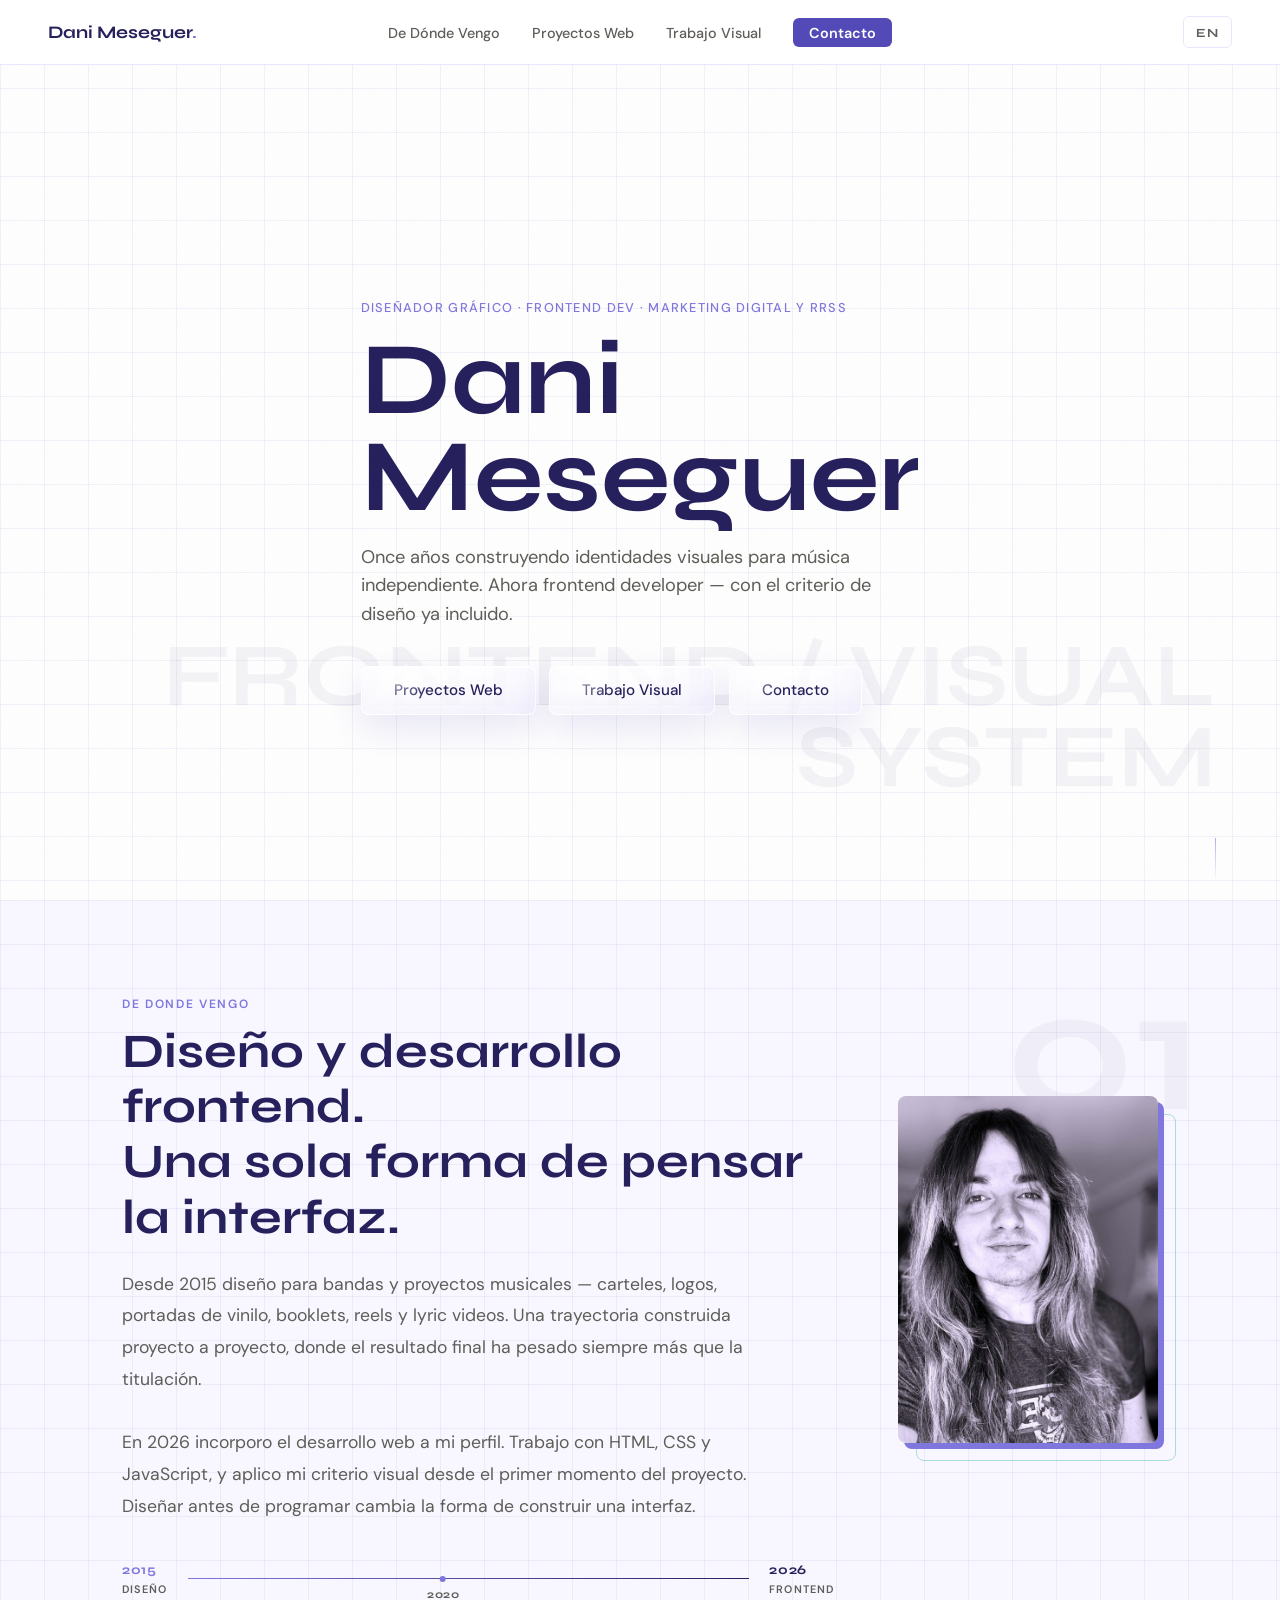
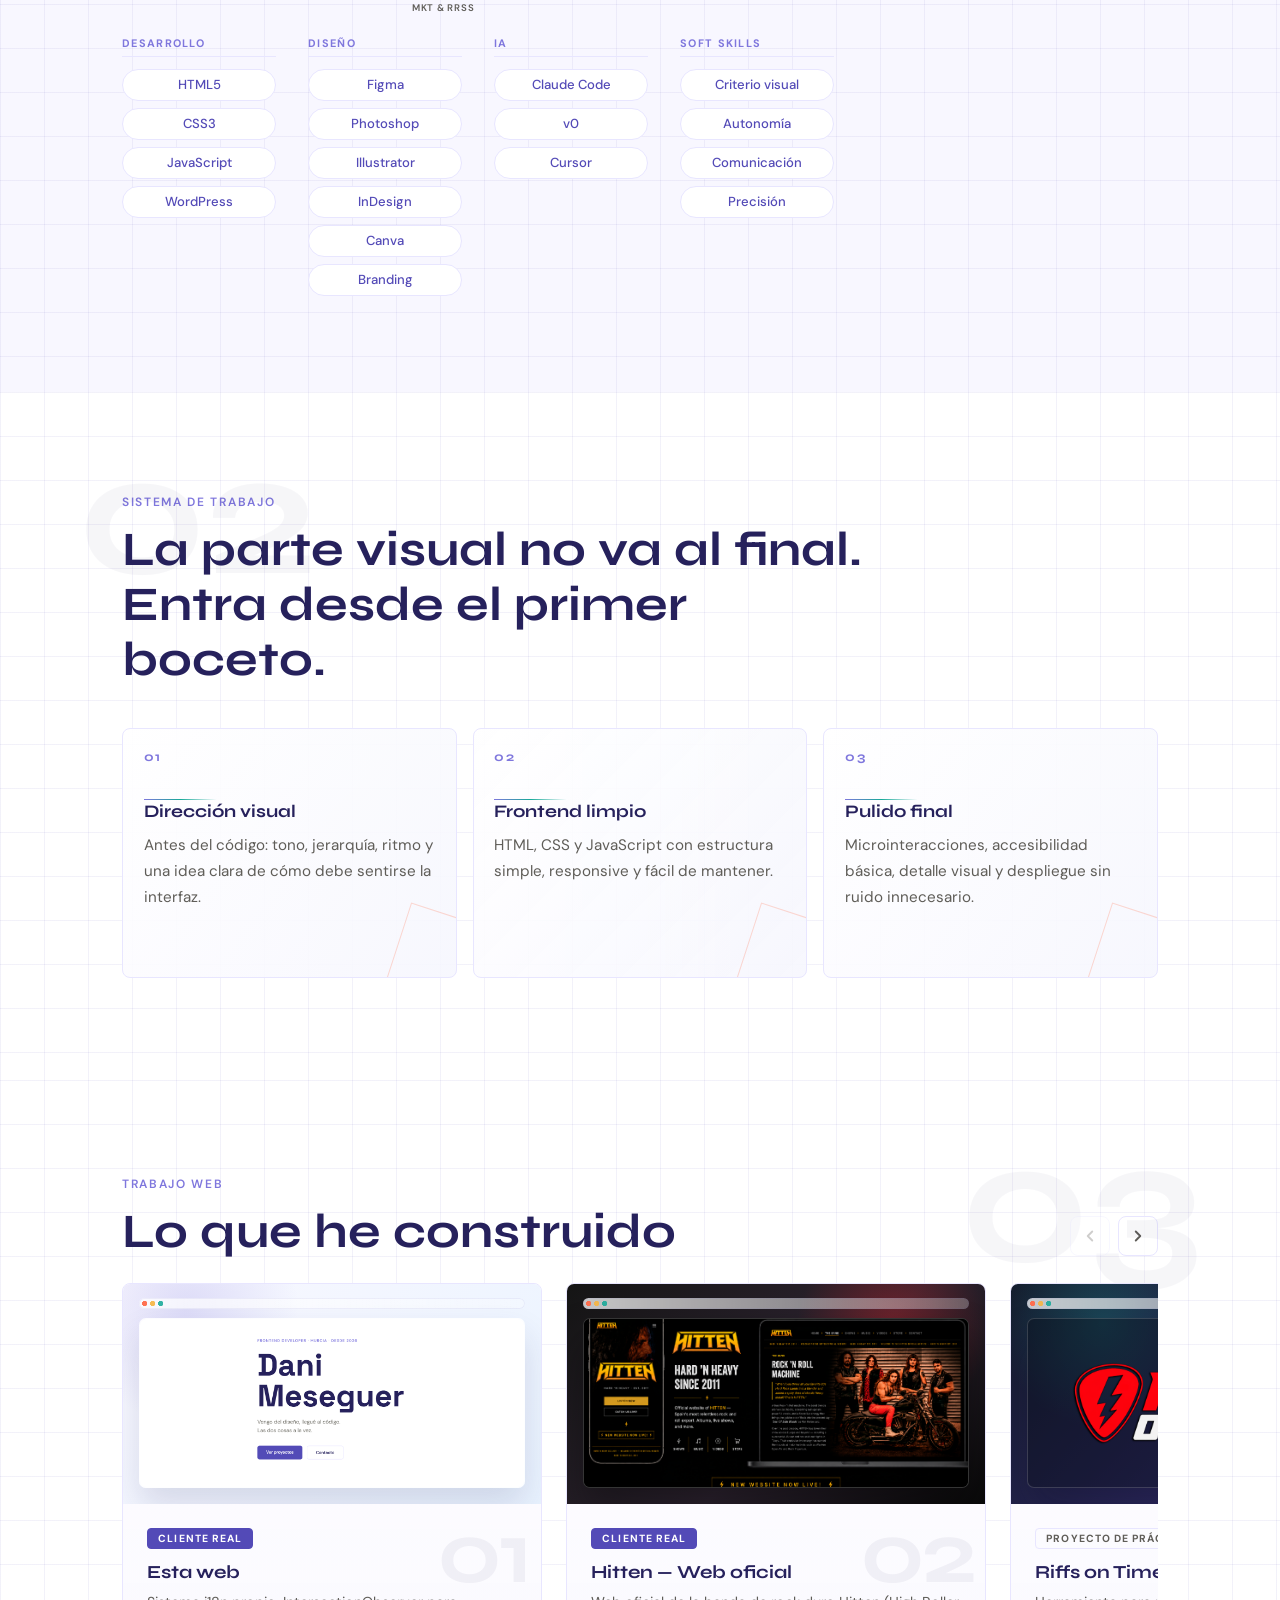
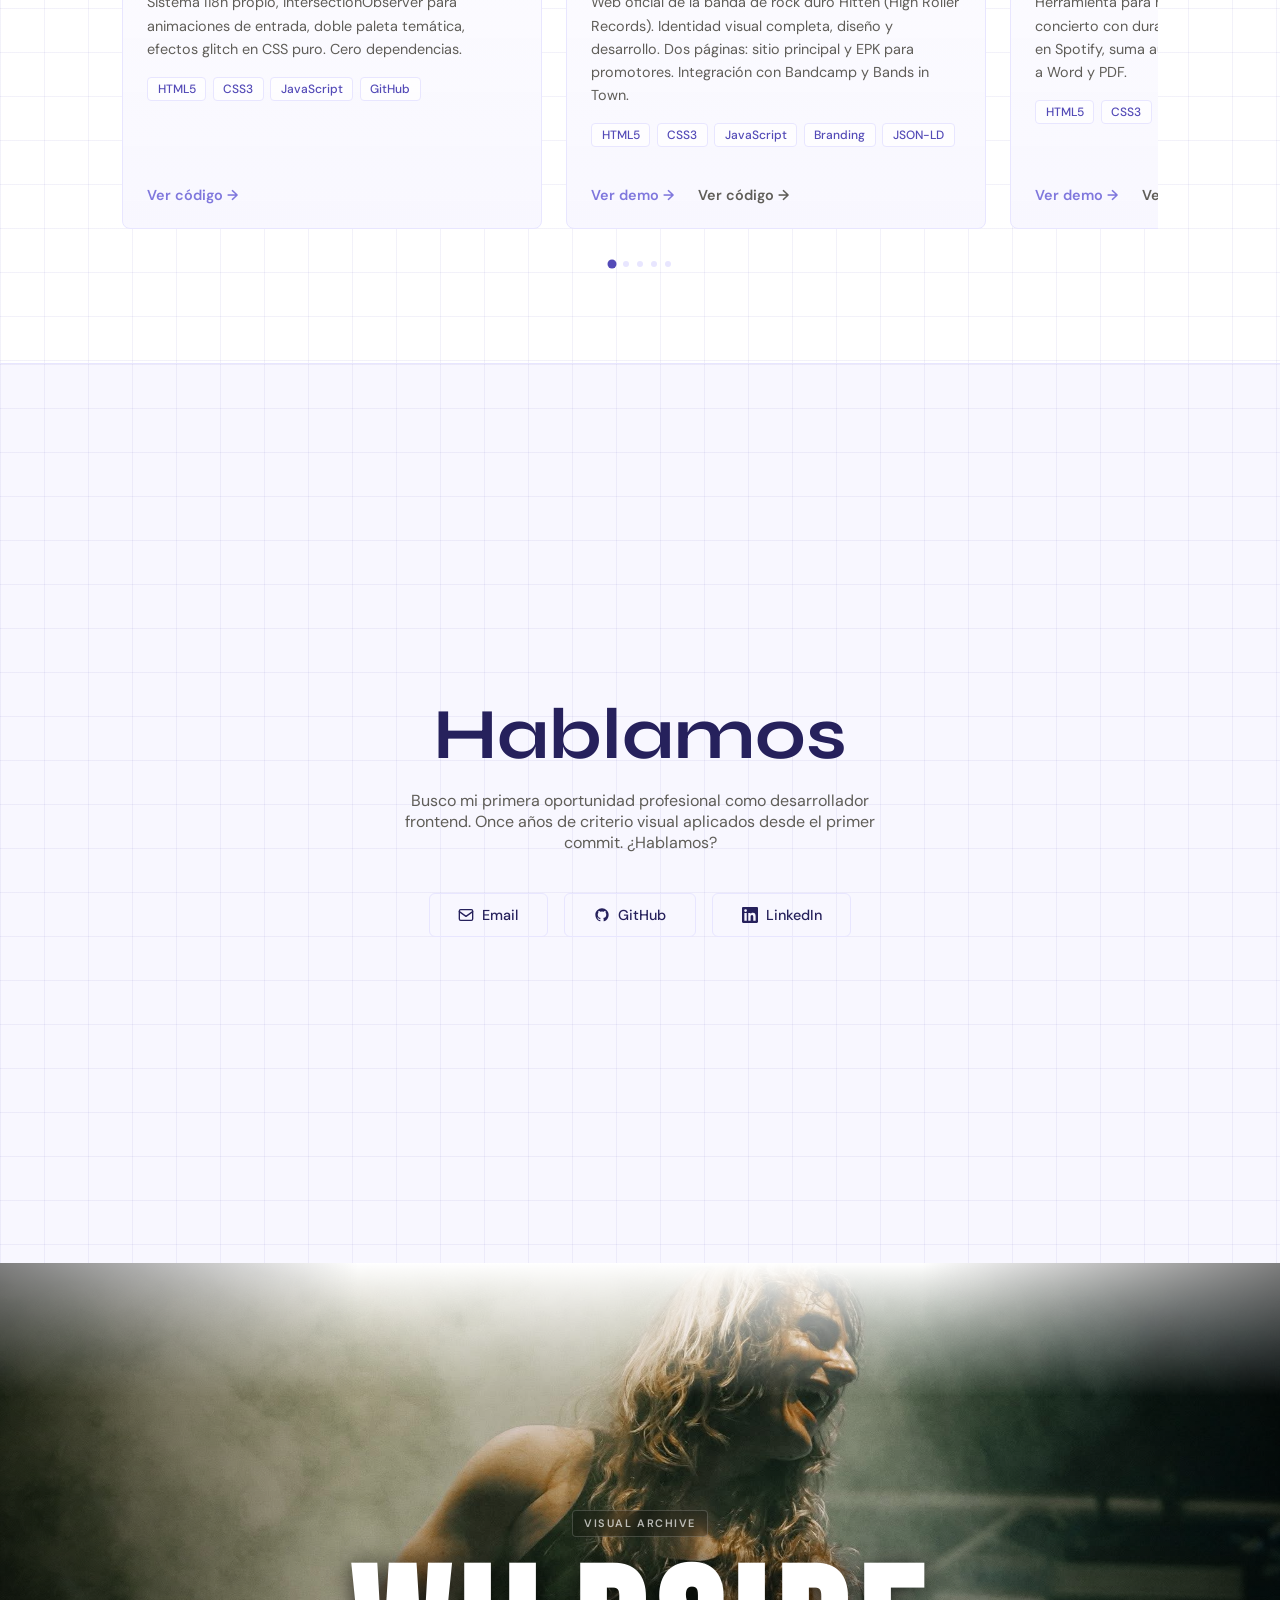
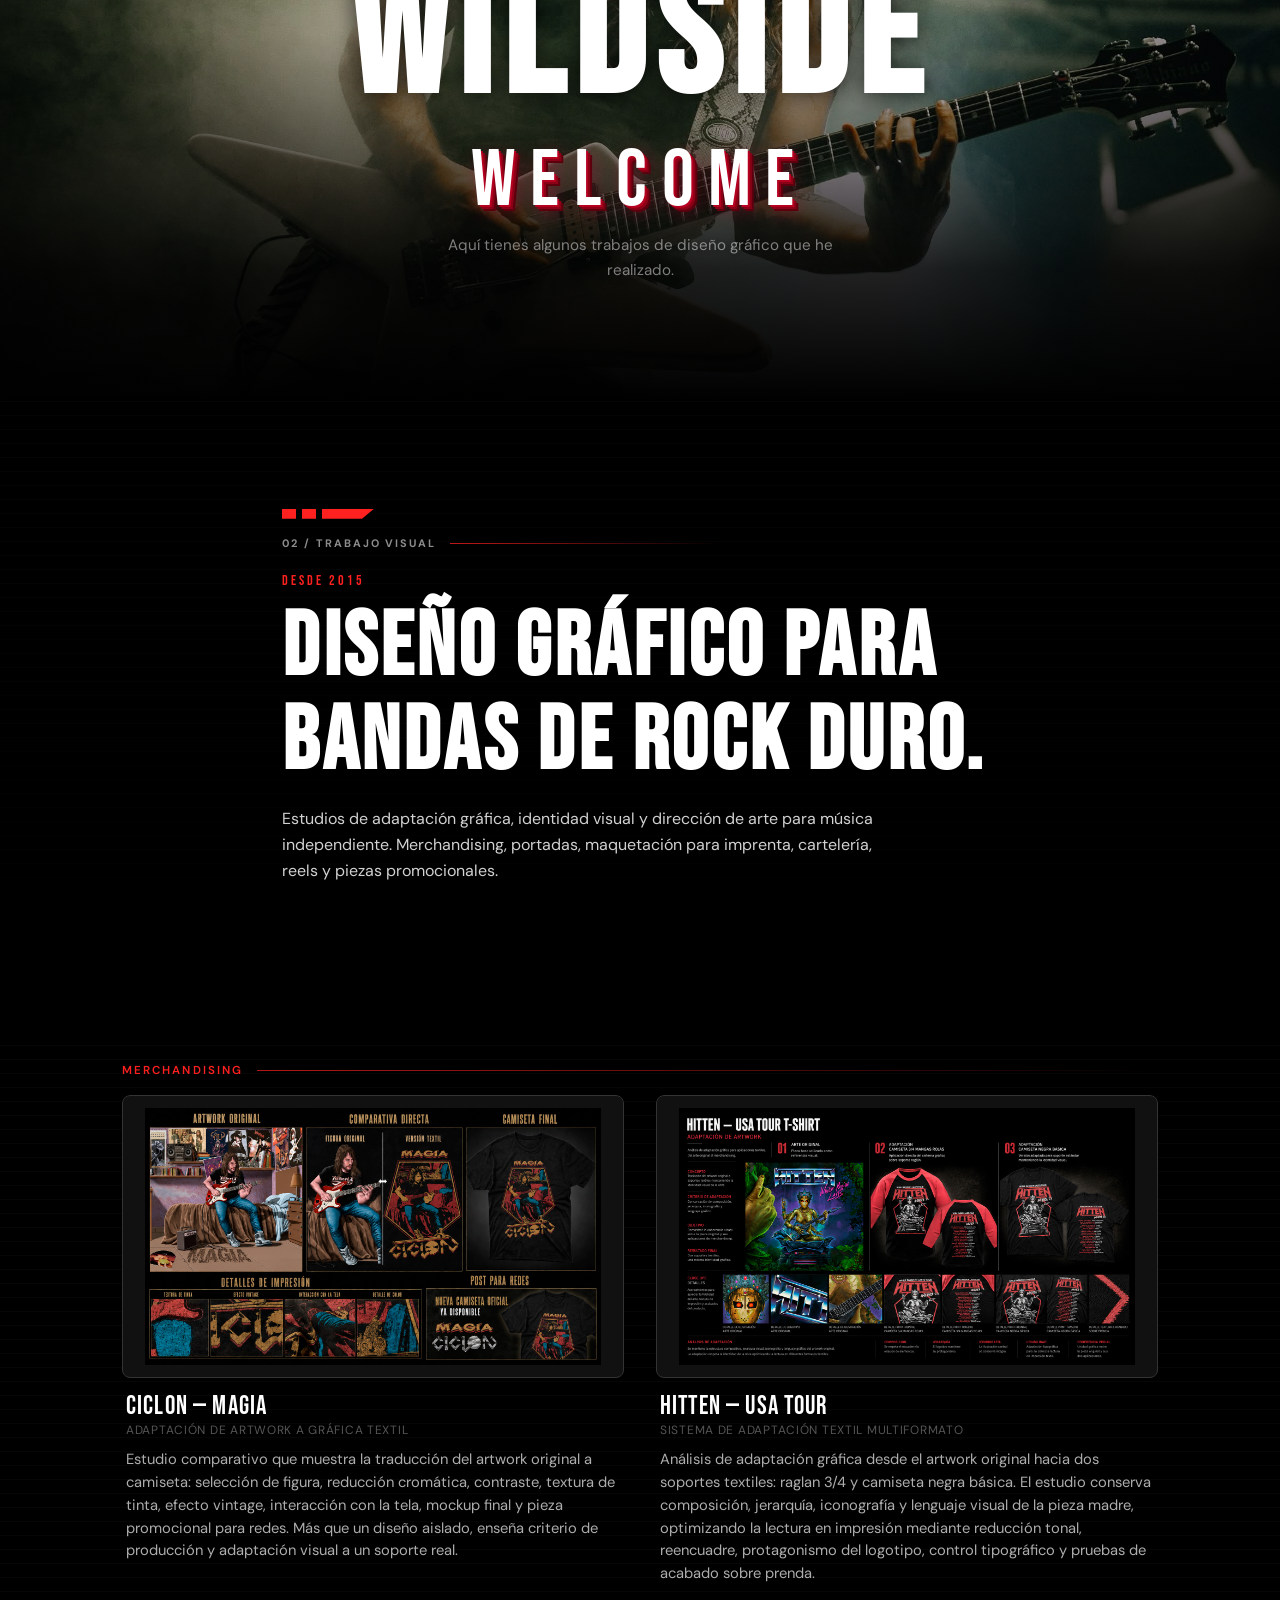
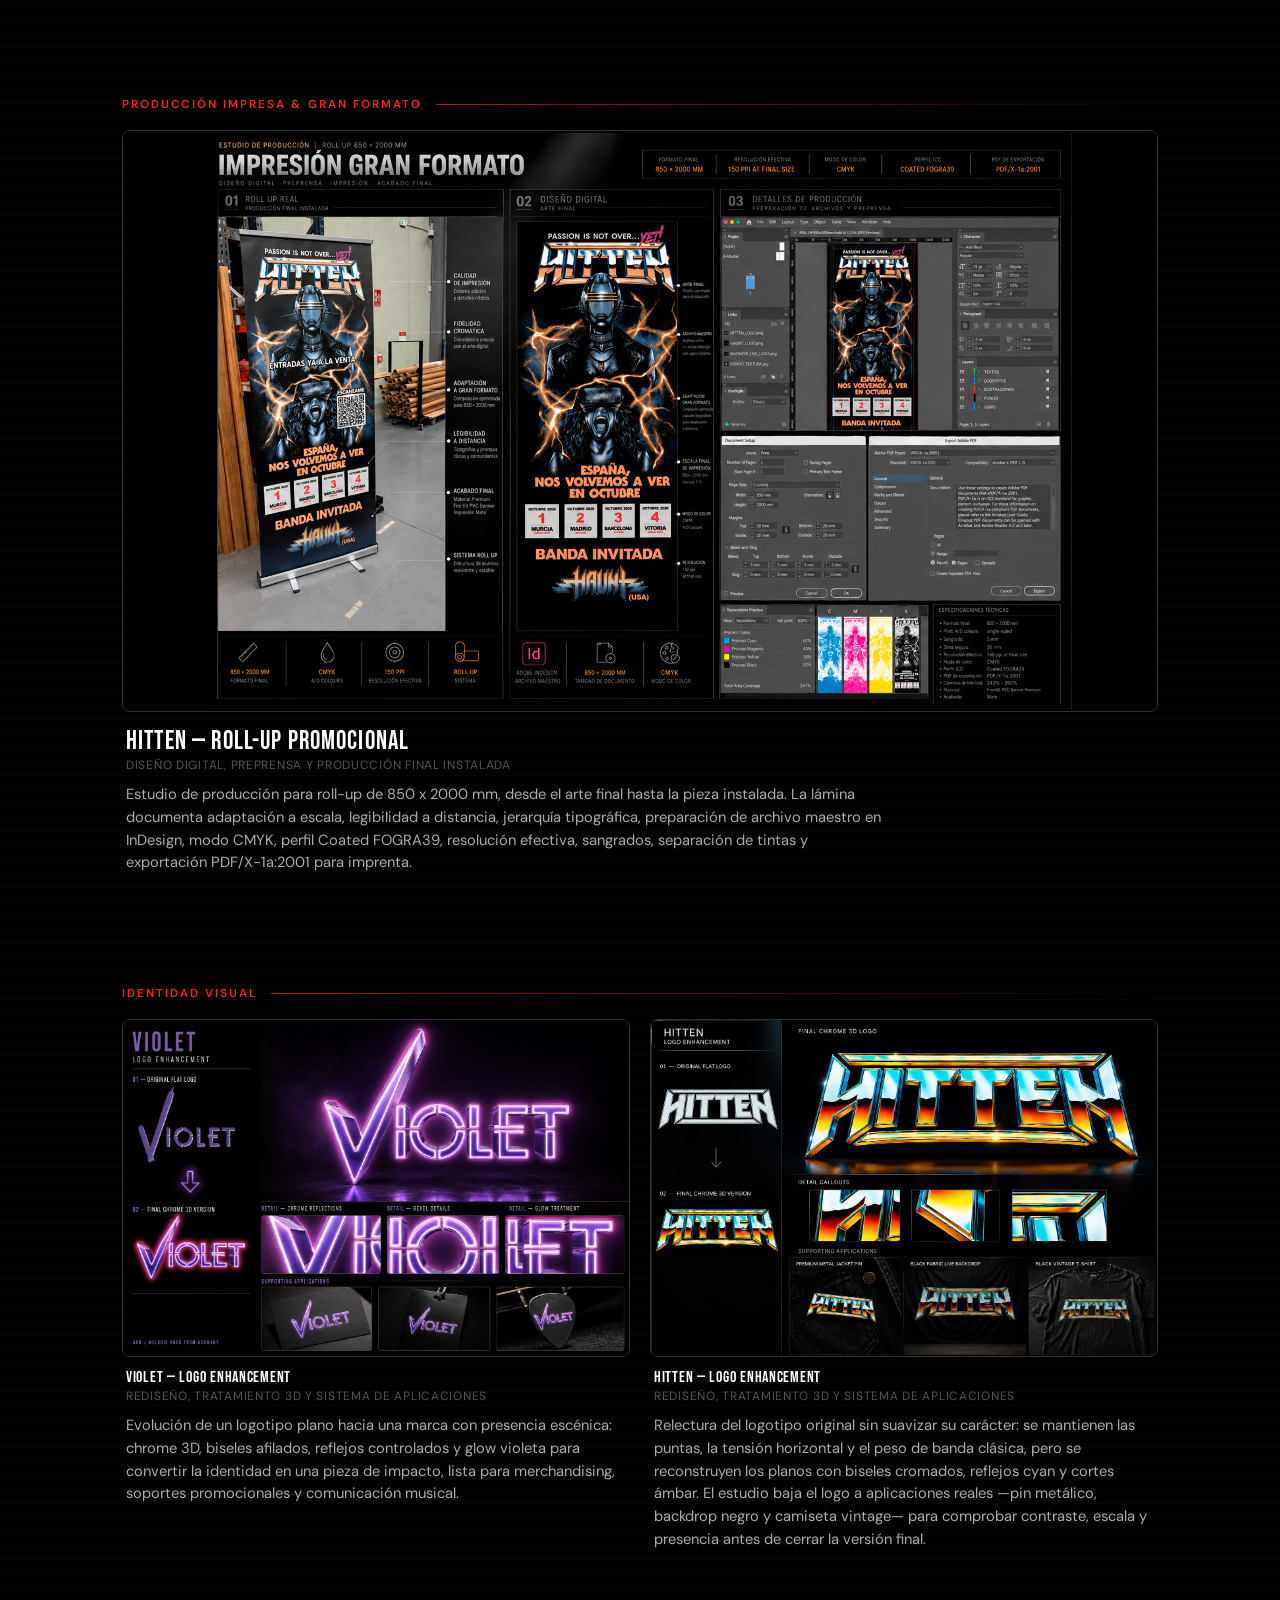
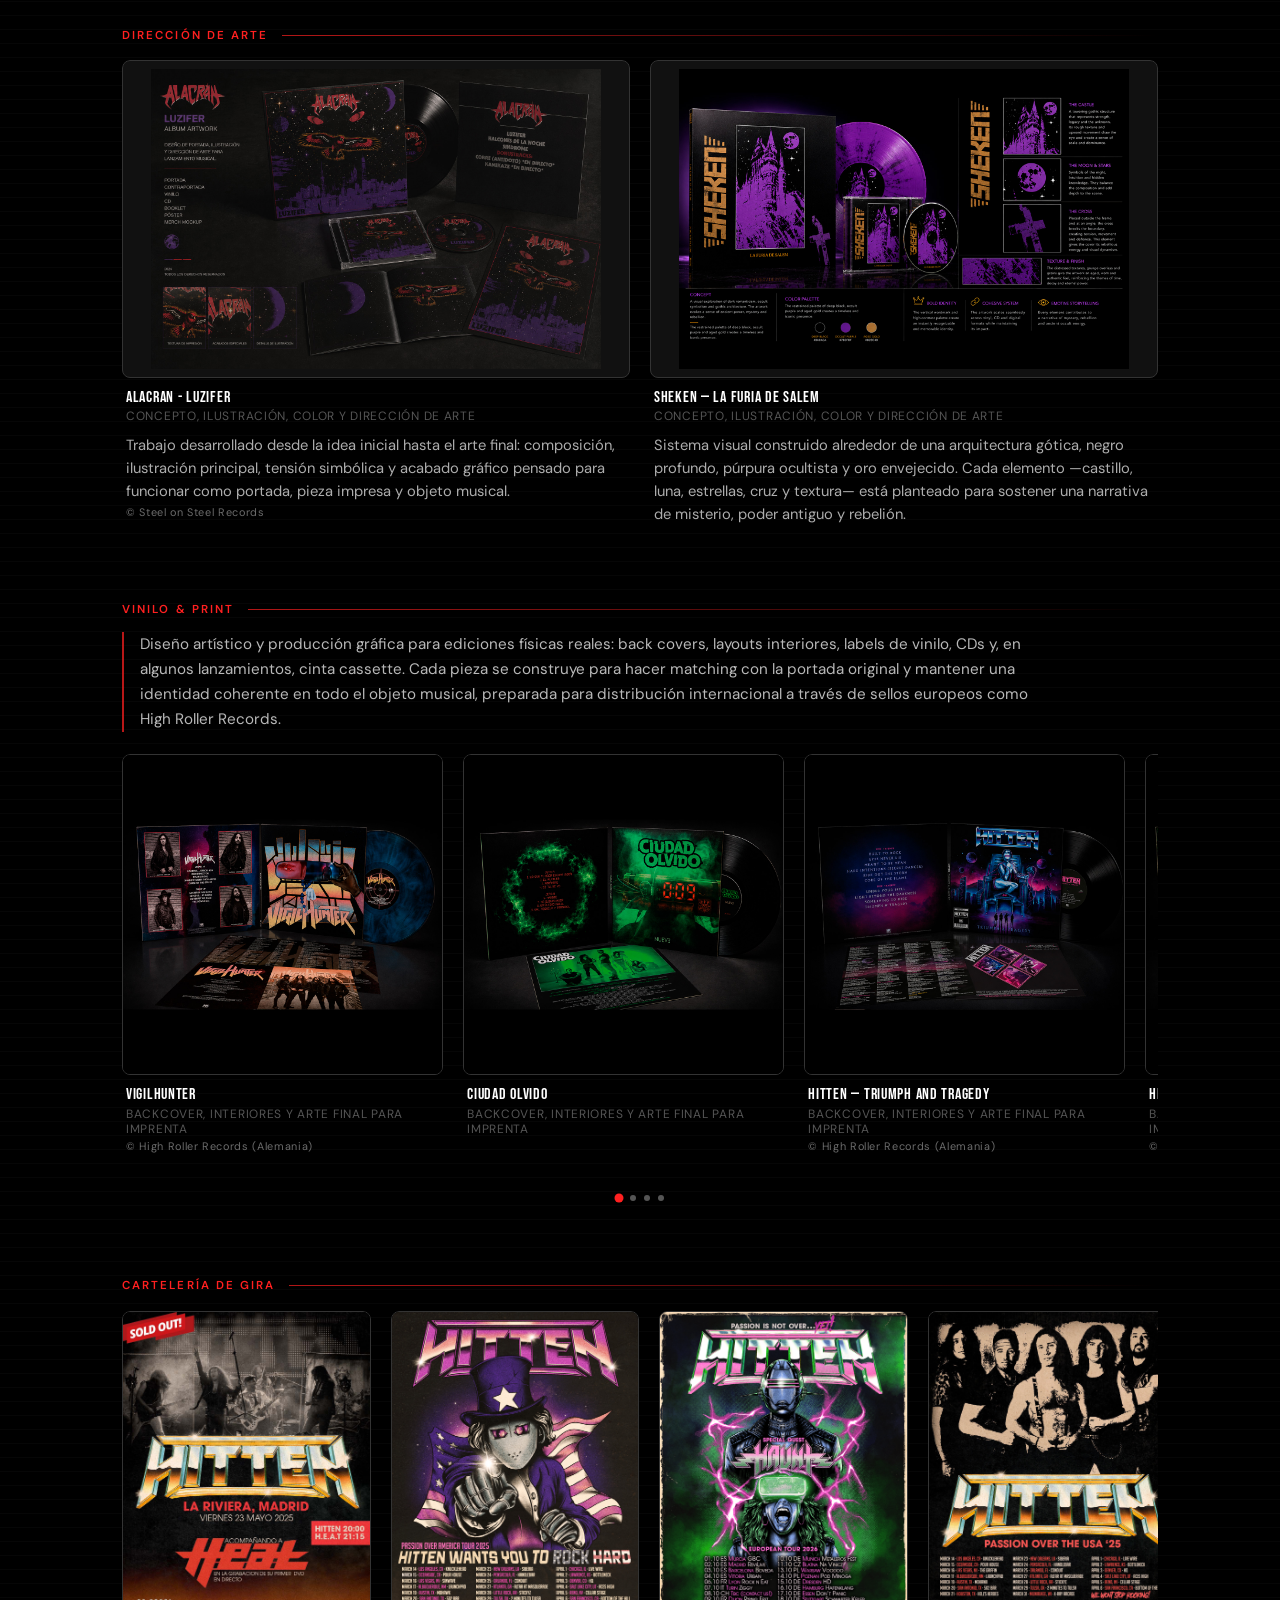
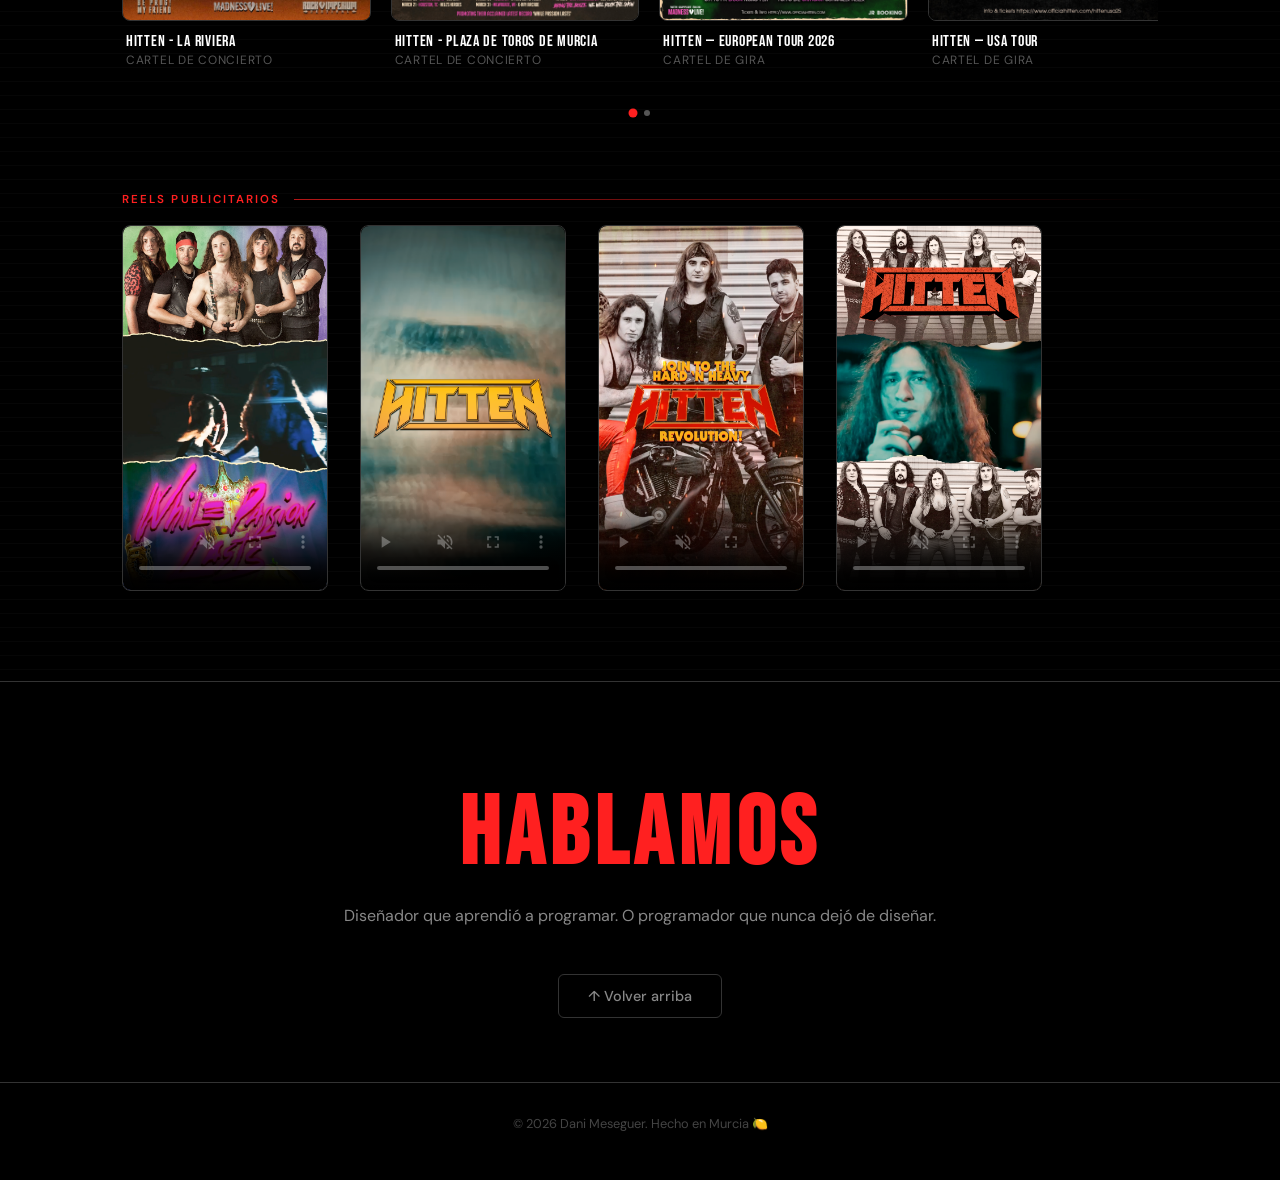
==== commit b33a2611: "Añade categorías Merchandising, Gran Formato e imágenes de estudio gráfico" ====
--- a/index.html
+++ b/index.html
@@ -363,15 +363,103 @@
         <span class="design-kicker" data-i18n="designKicker">02 / Trabajo Visual</span>
         <span class="design-eyebrow" data-i18n="designEyebrow">Desde 2015</span>
         <h2 class="design-section-title" data-i18n="designTitle">Diseño gráfico para<br>bandas de rock duro.</h2>
-        <p class="design-body" data-i18n="designBody">Cartelería, identidades y maquetación completa para imprenta. Portadas, inserts y booklets de vinilo y CD. Reels, lyric videos y montaje de videoclips a partir de los brutos.</p>
+        <p class="design-body" data-i18n="designBody">Estudios de adaptación gráfica, identidad visual y dirección de arte para música independiente. Merchandising, portadas, maquetación para imprenta, cartelería, reels y piezas promocionales.</p>
       </div>
     </div>
     <div class="container">
       <div class="design-categories">
+
+        <!-- MERCHANDISING -->
+        <div class="design-category">
+          <span class="design-cat-label" data-i18n="designCatMerch">Merchandising</span>
+          <div class="design-featured-grid design-featured-grid--merch">
+            <div class="design-item design-item--featured">
+              <div class="design-img design-img--merch design-img--merch-study">
+                <img src="img/diseno-grafico/ciclon.jpg" alt="Estudio comparativo de adaptación del artwork Magia de Ciclón a camiseta" loading="lazy">
+              </div>
+              <span class="design-label">Ciclon — Magia</span>
+              <span class="design-sublabel" data-i18n="merchCiclonSublabel">Adaptación de artwork a gráfica textil</span>
+              <p class="design-description" data-i18n="merchCiclonDesc">Estudio comparativo que muestra la traducción del artwork original a camiseta: selección de figura, reducción cromática, contraste, textura de tinta, efecto vintage, interacción con la tela, mockup final y pieza promocional para redes. Más que un diseño aislado, enseña criterio de producción y adaptación visual a un soporte real.</p>
+            </div>
+            <div class="design-item design-item--featured">
+              <div class="design-img design-img--merch design-img--merch-study">
+                <img src="img/diseno-grafico/hitten%20usa%20tour%20study.jpg" alt="Estudio de adaptación del artwork Hitten USA Tour a camisetas raglan y negra" loading="lazy">
+              </div>
+              <span class="design-label">Hitten — USA Tour</span>
+              <span class="design-sublabel" data-i18n="merchHittenSublabel">Sistema de adaptación textil multiformato</span>
+              <p class="design-description" data-i18n="merchHittenDesc">Análisis de adaptación gráfica desde el artwork original hacia dos soportes textiles: raglan 3/4 y camiseta negra básica. El estudio conserva composición, jerarquía, iconografía y lenguaje visual de la pieza madre, optimizando la lectura en impresión mediante reducción tonal, reencuadre, protagonismo del logotipo, control tipográfico y pruebas de acabado sobre prenda.</p>
+            </div>
+          </div>
+        </div>
+
+        <!-- PRODUCCIÓN IMPRESA & GRAN FORMATO -->
+        <div class="design-category">
+          <span class="design-cat-label" data-i18n="designCatLargeFormat">Producción Impresa &amp; Gran Formato</span>
+          <div class="design-featured-grid design-featured-grid--single">
+            <div class="design-item design-item--featured">
+              <div class="design-img design-img--large-format">
+                <img src="img/diseno-grafico/rollup%20study.jpg" alt="Estudio de producción de roll-up Hitten para impresión a gran formato" loading="lazy">
+              </div>
+              <span class="design-label" data-i18n="largeFormatRollupTitle">Hitten — Roll-up promocional</span>
+              <span class="design-sublabel" data-i18n="largeFormatRollupSublabel">Diseño digital, preprensa y producción final instalada</span>
+              <p class="design-description" data-i18n="largeFormatRollupDesc">Estudio de producción para roll-up de 850 x 2000 mm, desde el arte final hasta la pieza instalada. La lámina documenta adaptación a escala, legibilidad a distancia, jerarquía tipográfica, preparación de archivo maestro en InDesign, modo CMYK, perfil Coated FOGRA39, resolución efectiva, sangrados, separación de tintas y exportación PDF/X-1a:2001 para imprenta.</p>
+            </div>
+          </div>
+        </div>
+
+        <!-- IDENTIDAD VISUAL -->
+        <div class="design-category">
+          <span class="design-cat-label" data-i18n="designCatIdentity">Identidad Visual</span>
+          <div class="design-grid design-grid--identity">
+            <div class="design-item design-item--identity">
+              <div class="design-img design-img--identity">
+                <img src="img/diseno-grafico/violet.png" alt="Identidad visual Violet - logo enhancement" loading="lazy">
+              </div>
+              <span class="design-label">Violet — Logo Enhancement</span>
+              <span class="design-sublabel" data-i18n="sublabelIdentity">Rediseño, tratamiento 3D y sistema de aplicaciones</span>
+              <p class="design-description" data-i18n="identityVioletDesc">Evolución de un logotipo plano hacia una marca con presencia escénica: chrome 3D, biseles afilados, reflejos controlados y glow violeta para convertir la identidad en una pieza de impacto, lista para merchandising, soportes promocionales y comunicación musical.</p>
+            </div>
+            <div class="design-item design-item--identity">
+              <div class="design-img design-img--identity">
+                <img src="img/diseno-grafico/hitten%20logo%20study.jpg" alt="Estudio de logo Hitten - chrome 3D logo enhancement" loading="lazy">
+              </div>
+              <span class="design-label">Hitten — Logo Enhancement</span>
+              <span class="design-sublabel" data-i18n="sublabelIdentity">Rediseño, tratamiento 3D y sistema de aplicaciones</span>
+              <p class="design-description" data-i18n="identityHittenDesc">Relectura del logotipo original sin suavizar su carácter: se mantienen las puntas, la tensión horizontal y el peso de banda clásica, pero se reconstruyen los planos con biseles cromados, reflejos cyan y cortes ámbar. El estudio baja el logo a aplicaciones reales —pin metálico, backdrop negro y camiseta vintage— para comprobar contraste, escala y presencia antes de cerrar la versión final.</p>
+            </div>
+          </div>
+        </div>
+
+        <!-- DIRECCIÓN DE ARTE -->
+        <div class="design-category">
+          <span class="design-cat-label" data-i18n="designCatArtwork">Dirección de Arte</span>
+          <div class="design-grid design-grid--artwork">
+            <div class="design-item design-item--artwork">
+              <div class="design-img design-img--artwork design-img--contain">
+                <img src="img/diseno-grafico/alacran.jpg" alt="Estudio de portada Alacran - Luzifer" loading="lazy">
+              </div>
+              <span class="design-label">Alacran - Luzifer</span>
+              <span class="design-sublabel" data-i18n="sublabelArtwork">Concepto, ilustración, color y dirección de arte</span>
+              <p class="design-description" data-i18n="artworkAlacranDesc">Trabajo desarrollado desde la idea inicial hasta el arte final: composición, ilustración principal, tensión simbólica y acabado gráfico pensado para funcionar como portada, pieza impresa y objeto musical.</p>
+              <span class="design-credit">© Steel on Steel Records</span>
+            </div>
+            <div class="design-item design-item--artwork">
+              <div class="design-img design-img--artwork design-img--contain">
+                <img src="img/diseno-grafico/sheken%20study.jpg" alt="Estudio de portada Sheken - La Furia de Salem" loading="lazy">
+              </div>
+              <span class="design-label">Sheken — La Furia de Salem</span>
+              <span class="design-sublabel" data-i18n="sublabelArtwork">Concepto, ilustración, color y dirección de arte</span>
+              <p class="design-description" data-i18n="artworkShekenDesc">Sistema visual construido alrededor de una arquitectura gótica, negro profundo, púrpura ocultista y oro envejecido. Cada elemento —castillo, luna, estrellas, cruz y textura— está planteado para sostener una narrativa de misterio, poder antiguo y rebelión.</p>
+            </div>
+          </div>
+        </div>
 
         <!-- VINILO & PRINT -->
         <div class="design-category">
           <span class="design-cat-label" data-i18n="designCatVinyl">Vinilo &amp; Print</span>
+          <div class="design-section-note design-section-note--vinyl">
+            <p data-i18n="vinylSectionNote">Diseño artístico y producción gráfica para ediciones físicas reales: back covers, layouts interiores, labels de vinilo, CDs y, en algunos lanzamientos, cinta cassette. Cada pieza se construye para hacer matching con la portada original y mantener una identidad coherente en todo el objeto musical, preparada para distribución internacional a través de sellos europeos como High Roller Records.</p>
+          </div>
           <div class="design-grid design-grid--3 design-slider" id="vinylSlider">
             <div class="design-item">
               <div class="design-img design-img--vinyl">
@@ -431,30 +519,6 @@
           </div>
         </div>
 
-        <!-- DIRECCIÓN DE ARTE -->
-        <div class="design-category">
-          <span class="design-cat-label" data-i18n="designCatArtwork">Dirección de Arte</span>
-          <div class="design-grid design-grid--artwork">
-            <div class="design-item design-item--artwork">
-              <div class="design-img design-img--artwork design-img--contain">
-                <img src="img/diseno-grafico/alacran.jpg" alt="Estudio de portada Alacran - Luzifer" loading="lazy">
-              </div>
-              <span class="design-label">Alacran - Luzifer</span>
-              <span class="design-sublabel" data-i18n="sublabelArtwork">Concepto, ilustración, color y dirección de arte</span>
-              <p class="design-description" data-i18n="artworkAlacranDesc">Trabajo desarrollado desde la idea inicial hasta el arte final: composición, ilustración principal, tensión simbólica y acabado gráfico pensado para funcionar como portada, pieza impresa y objeto musical.</p>
-              <span class="design-credit">© Steel on Steel Records</span>
-            </div>
-            <div class="design-item design-item--artwork">
-              <div class="design-img design-img--artwork design-img--contain">
-                <img src="img/diseno-grafico/sheken%20study.jpg" alt="Estudio de portada Sheken - La Furia de Salem" loading="lazy">
-              </div>
-              <span class="design-label">Sheken — La Furia de Salem</span>
-              <span class="design-sublabel" data-i18n="sublabelArtwork">Concepto, ilustración, color y dirección de arte</span>
-              <p class="design-description" data-i18n="artworkShekenDesc">Sistema visual construido alrededor de una arquitectura gótica, negro profundo, púrpura ocultista y oro envejecido. Cada elemento —castillo, luna, estrellas, cruz y textura— está planteado para sostener una narrativa de misterio, poder antiguo y rebelión.</p>
-            </div>
-          </div>
-        </div>
-
         <!-- CARTELERÍA DE GIRA -->
         <div class="design-category">
           <span class="design-cat-label" data-i18n="designCatPosters">Cartelería de Gira</span>
@@ -501,86 +565,6 @@
             <button class="dot" data-idx="2" aria-label="Ir al cartel 3"></button>
             <button class="dot" data-idx="3" aria-label="Ir al cartel 4"></button>
             <button class="dot" data-idx="4" aria-label="Ir al cartel 5"></button>
-          </div>
-        </div>
-
-        <!-- IDENTIDAD VISUAL -->
-        <div class="design-category">
-          <span class="design-cat-label" data-i18n="designCatIdentity">Identidad Visual</span>
-          <div class="design-grid design-grid--identity">
-            <div class="design-item design-item--identity">
-              <div class="design-img design-img--identity">
-                <img src="img/diseno-grafico/violet.png" alt="Identidad visual Violet - logo enhancement" loading="lazy">
-              </div>
-              <span class="design-label">Violet — Logo Enhancement</span>
-              <span class="design-sublabel" data-i18n="sublabelIdentity">Rediseño, tratamiento 3D y sistema de aplicaciones</span>
-              <p class="design-description" data-i18n="identityVioletDesc">Evolución de un logotipo plano hacia una marca con presencia escénica: chrome 3D, biseles afilados, reflejos controlados y glow violeta para convertir la identidad en una pieza de impacto, lista para merchandising, soportes promocionales y comunicación musical.</p>
-            </div>
-            <div class="design-item design-item--identity">
-              <div class="design-img design-img--identity">
-                <img src="img/diseno-grafico/hitten%20logo%20study.jpg" alt="Estudio de logo Hitten - chrome 3D logo enhancement" loading="lazy">
-              </div>
-              <span class="design-label">Hitten — Logo Enhancement</span>
-              <span class="design-sublabel" data-i18n="sublabelIdentity">Rediseño, tratamiento 3D y sistema de aplicaciones</span>
-              <p class="design-description" data-i18n="identityHittenDesc">Relectura del logotipo original sin suavizar su carácter: se mantienen las puntas, la tensión horizontal y el peso de banda clásica, pero se reconstruyen los planos con biseles cromados, reflejos cyan y cortes ámbar. El estudio baja el logo a aplicaciones reales —pin metálico, backdrop negro y camiseta vintage— para comprobar contraste, escala y presencia antes de cerrar la versión final.</p>
-            </div>
-          </div>
-        </div>
-
-        <!-- MERCHANDISING -->
-        <div class="design-category">
-          <span class="design-cat-label" data-i18n="designCatMerch">Merchandising</span>
-          <div class="design-grid design-grid--4 design-slider design-slider--merch" id="merchSlider">
-            <div class="design-item">
-              <div class="design-img design-img--merch">
-                <img src="img/diseno-grafico/ciclon%20camiseta.jpg" alt="Diseño camiseta Ciclón" loading="lazy">
-              </div>
-              <span class="design-label">Ciclon - Magia</span>
-              <span class="design-sublabel" data-i18n="sublabelMerch">Diseño de merchandising</span>
-            </div>
-            <div class="design-item">
-              <div class="design-img design-img--merch">
-                <img src="img/diseno-grafico/vigilhunter%20camiseta.jpg" alt="Diseño camiseta Vigilhunter" loading="lazy">
-              </div>
-              <span class="design-label">Vigilhunter</span>
-              <span class="design-sublabel" data-i18n="sublabelMerch">Diseño de merchandising</span>
-            </div>
-            <div class="design-item">
-              <button class="design-img design-img--merch design-img--variant" type="button" aria-label="Ver roll up real" data-alt-src="img/diseno-grafico/hitten%20roll%20up%20real.jpg" data-alt-alt="Roll up publicitario real de Hitten" data-alt-label="Real" data-original-label="Diseño">
-                <img src="img/diseno-grafico/roll%20up.webp" alt="Diseño roll-up publicitario" loading="lazy">
-              </button>
-              <span class="design-label" data-i18n="labelRollUp">Hitten - Roll Up publicitario</span>
-              <span class="design-sublabel" data-i18n="sublabelLargePrint">Diseño e impresión a gran escala</span>
-            </div>
-            <div class="design-item">
-              <button class="design-img design-img--merch design-img--variant" type="button" aria-label="Ver camiseta Regular Black" data-alt-src="img/diseno-grafico/regular%20black.jpg" data-alt-alt="Camiseta Regular Black" data-alt-label="Regular Black" data-original-label="Raglan 3/4">
-                <img src="img/diseno-grafico/Raglan%203_4.jpg" alt="Camiseta Raglan 3/4" loading="lazy">
-              </button>
-              <span class="design-label">Hitten — USA Tour</span>
-              <span class="design-sublabel" data-i18n="sublabelTshirt">Diseño de camiseta</span>
-            </div>
-            <div class="design-item">
-              <div class="design-img design-img--merch">
-                <img src="img/diseno-grafico/cyborg%20usa%20(1).jpg" alt="Diseño camiseta Cyborg USA de Hitten" loading="lazy">
-              </div>
-              <span class="design-label">Hitten - USA Tour</span>
-              <span class="design-sublabel" data-i18n="sublabelTshirt">Diseño de camiseta</span>
-            </div>
-            <div class="design-item">
-              <div class="design-img design-img--merch">
-                <img src="img/diseno-grafico/prueba%20camiseta.png" alt="Prueba de diseño de camiseta" loading="lazy">
-              </div>
-              <span class="design-label" data-i18n="labelTshirtDesign">Diseño Camiseta</span>
-              <span class="design-sublabel" data-i18n="sublabelConcept">Prueba de concepto</span>
-            </div>
-          </div>
-          <div class="slider-dots slider-dots--design" id="merchDots">
-            <button class="dot dot--active" data-idx="0" aria-label="Ir al merchandising 1"></button>
-            <button class="dot" data-idx="1" aria-label="Ir al merchandising 2"></button>
-            <button class="dot" data-idx="2" aria-label="Ir al merchandising 3"></button>
-            <button class="dot" data-idx="3" aria-label="Ir al merchandising 4"></button>
-            <button class="dot" data-idx="4" aria-label="Ir al merchandising 5"></button>
-            <button class="dot" data-idx="5" aria-label="Ir al merchandising 6"></button>
           </div>
         </div>
 
@@ -624,7 +608,6 @@
             <span class="dot"></span>
           </div>
         </div>
-
       </div>
     </div>
   </section>
--- a/wildside.css
+++ b/wildside.css
@@ -254,6 +254,20 @@
   background: linear-gradient(90deg, rgba(255,32,32,0.7), transparent);
 }
 
+.design-section-note {
+  max-width: 920px;
+  margin: -.2rem 0 1.35rem;
+  padding-left: 1rem;
+  border-left: 2px solid rgba(255,32,32,0.72);
+}
+
+.design-section-note p {
+  margin: 0;
+  color: rgba(255,255,255,0.72);
+  font-size: clamp(.95rem, 1.15vw, 1.05rem);
+  line-height: 1.65;
+}
+
 /* ── DESIGN GRID ── */
 .design-grid {
   display: grid;
@@ -275,6 +289,18 @@
   grid-template-columns: repeat(4, minmax(0, 1fr));
   gap: clamp(1.35rem, 2.6vw, 2rem);
   max-width: 920px;
+}
+
+.design-featured-grid {
+  display: grid;
+  grid-template-columns: repeat(2, minmax(0, 1fr));
+  gap: clamp(1.25rem, 3vw, 2rem);
+  margin-bottom: clamp(1.5rem, 3vw, 2.2rem);
+}
+
+.design-featured-grid--single {
+  grid-template-columns: minmax(0, 1fr);
+  max-width: 1180px;
 }
 
 /* ── DESIGN SLIDER ── */
@@ -307,6 +333,10 @@
   display: flex;
   flex-direction: column;
   min-width: 0;
+}
+
+.design-item--featured {
+  cursor: default;
 }
 
 .design-img {
@@ -324,6 +354,8 @@
 .design-img--vinyl  { --design-media-ratio: 1 / 1; }
 .design-img--poster { --design-media-ratio: 4 / 5; }
 .design-img--merch  { --design-media-ratio: 1 / 1; }
+.design-img--merch-study { --design-media-ratio: 16 / 9; }
+.design-img--large-format { --design-media-ratio: 16 / 9; }
 .design-img--identity { --design-media-ratio: 3 / 2; }
 .design-img--artwork { --design-media-ratio: 16 / 10; }
 .design-img--video  { --design-media-ratio: 9 / 16; padding: 0; background: #050505; }
@@ -357,6 +389,11 @@
   margin-top: .72rem;
   padding: 0 .25rem;
   line-height: 1.08;
+}
+
+.design-item--featured .design-label {
+  font-size: clamp(1.35rem, 2vw, 1.85rem);
+  margin-top: .95rem;
 }
 
 .design-sublabel {
@@ -550,6 +587,7 @@
   .design-grid--3,
   .design-grid--4 { grid-template-columns: repeat(2, minmax(0, 1fr)); }
   .design-grid--identity { grid-template-columns: minmax(0, 1fr); }
+  .design-featured-grid { grid-template-columns: 1fr; }
 
   .loudamps-design .container { padding-top: 1.5rem; padding-bottom: 3rem; }
 
@@ -574,6 +612,7 @@
   .design-grid--3,
   .design-grid--4 { grid-template-columns: 1fr; }
   .design-grid--identity { grid-template-columns: minmax(0, 1fr); }
+  .design-featured-grid { gap: 1.8rem; }
 
   .design-grid--reels {
     display: flex;
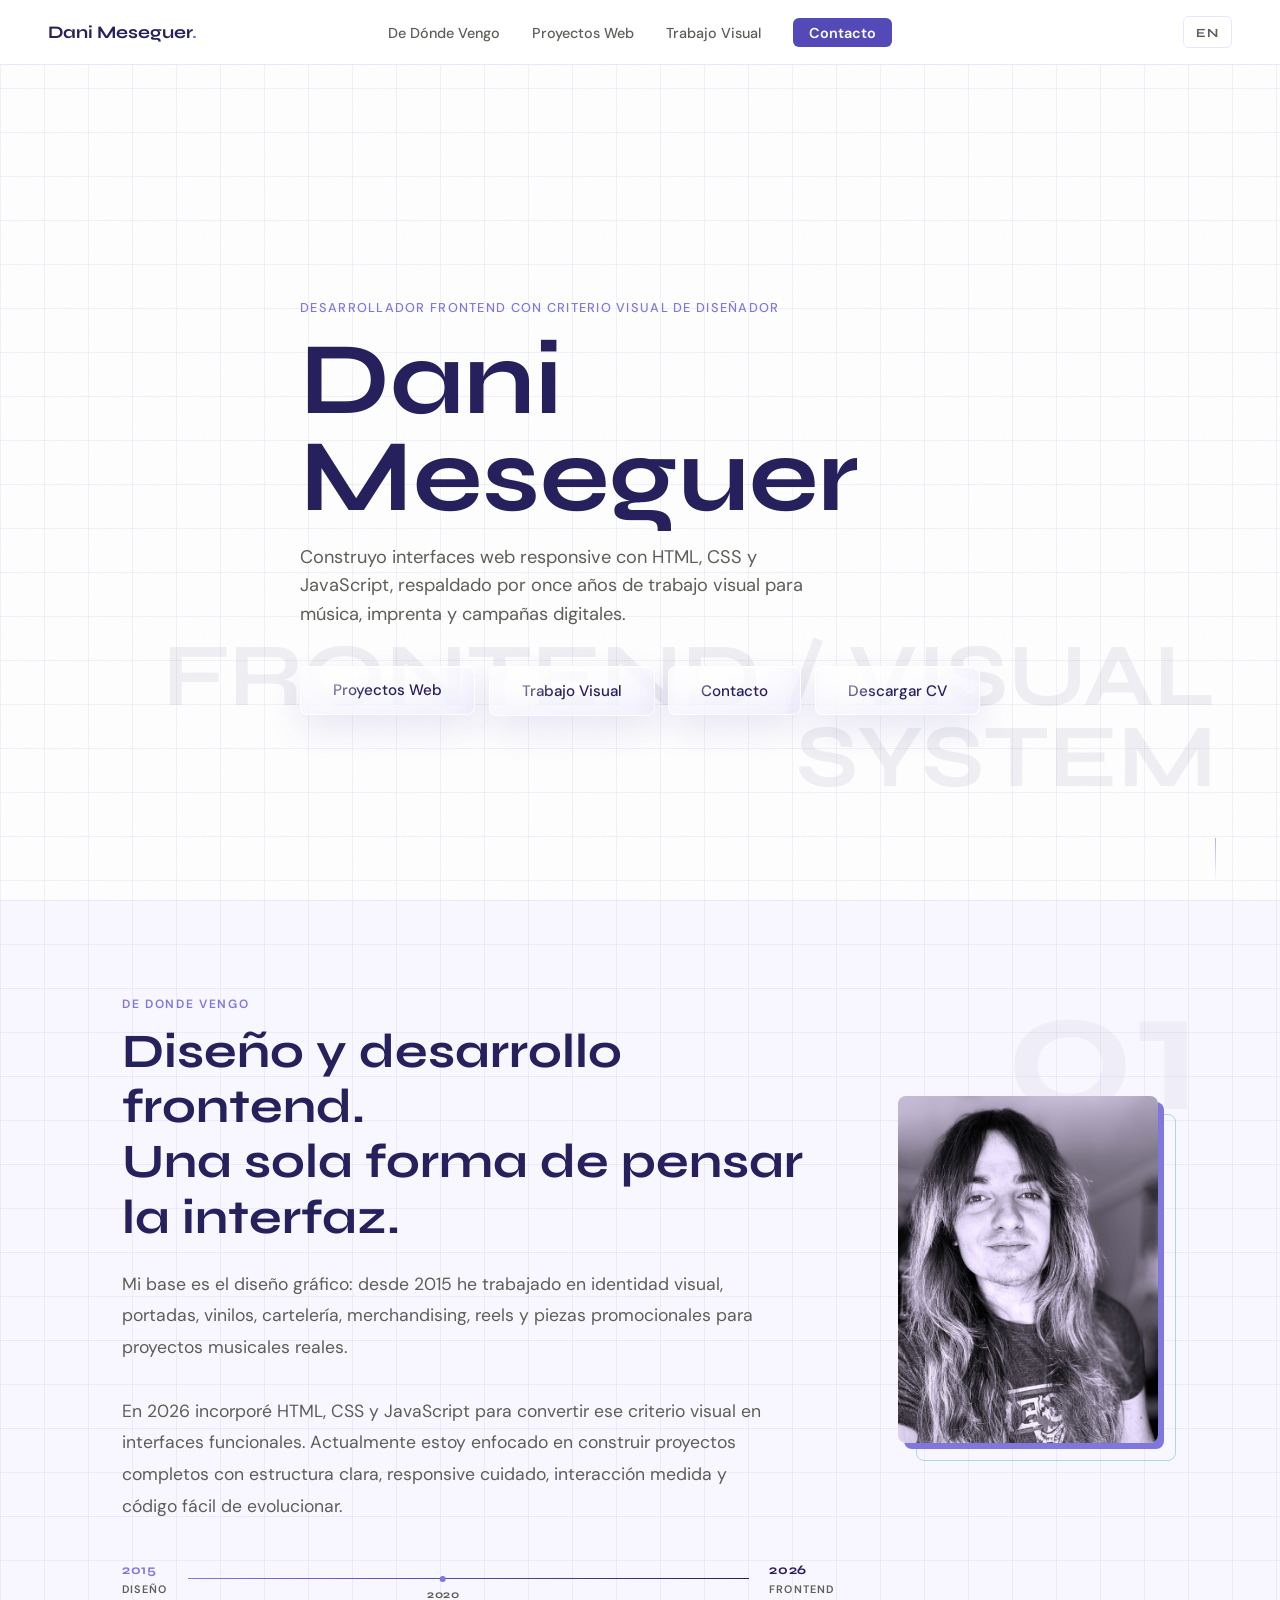
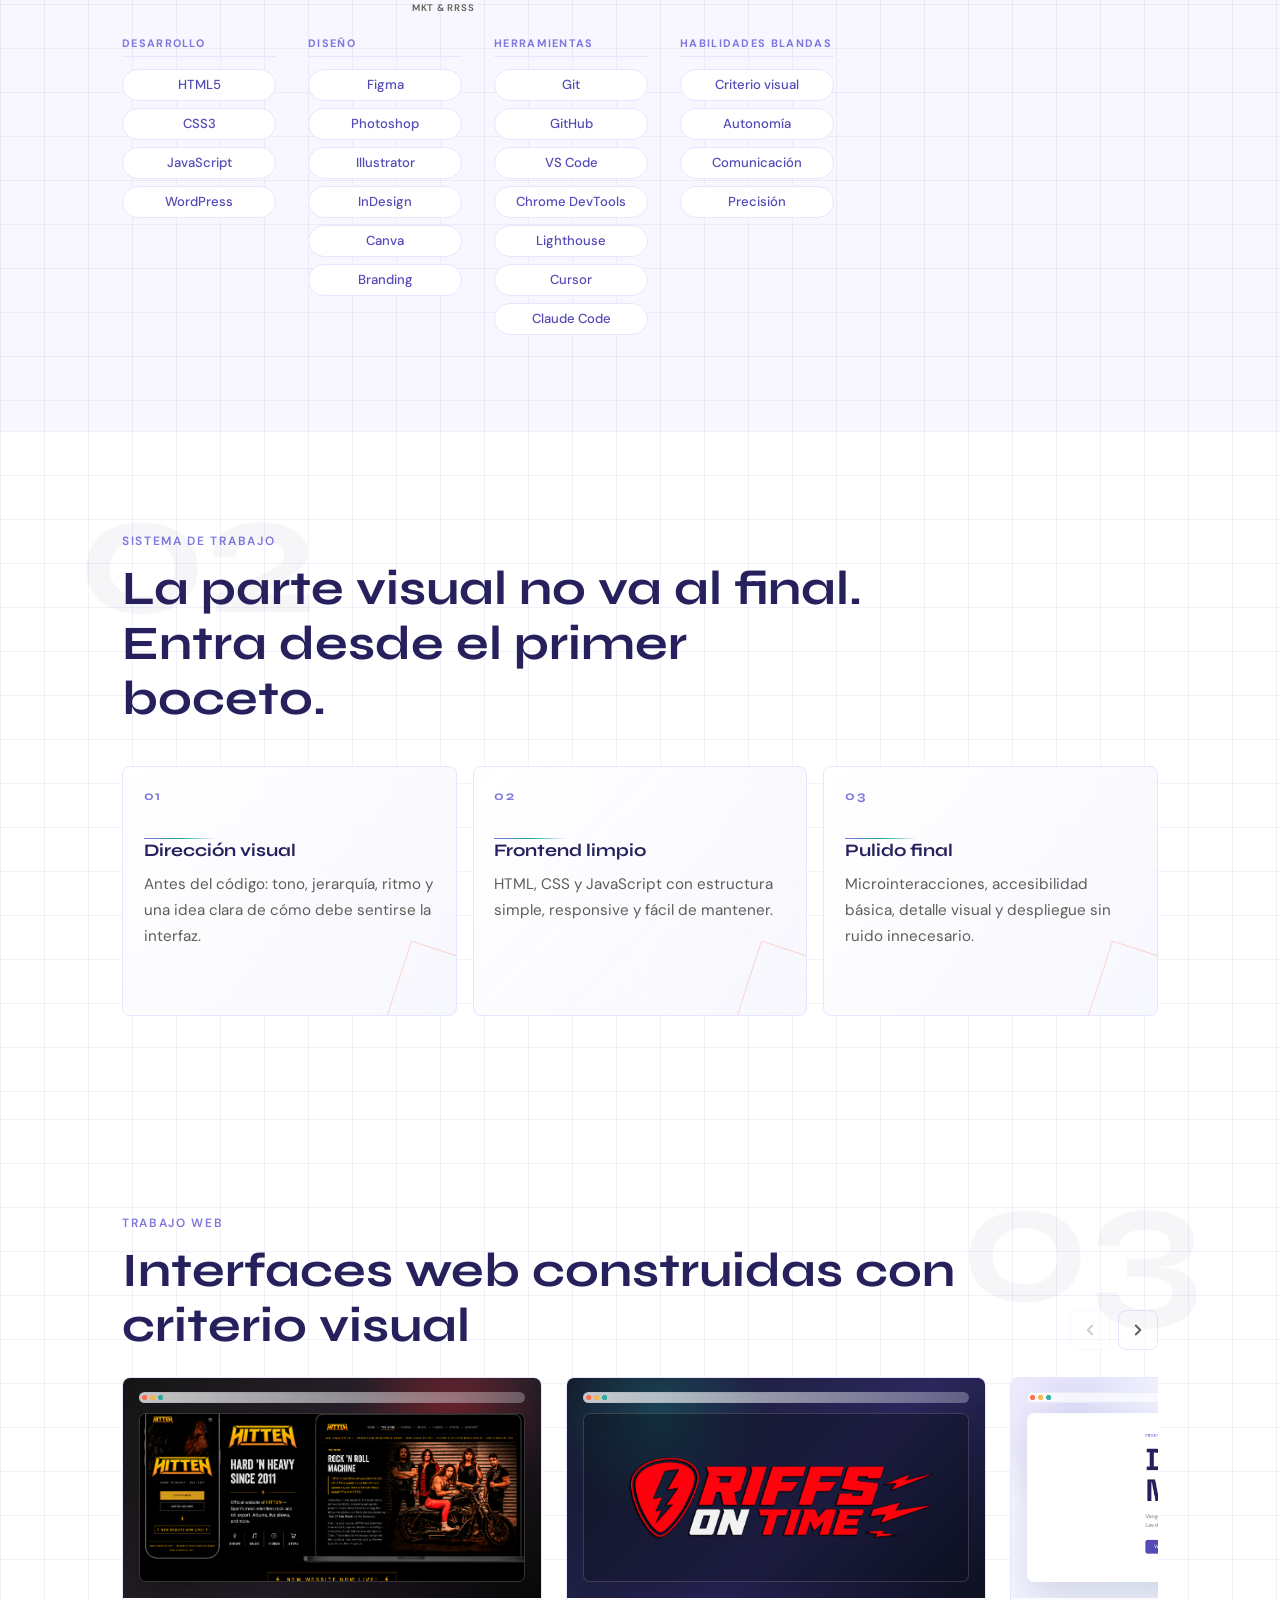
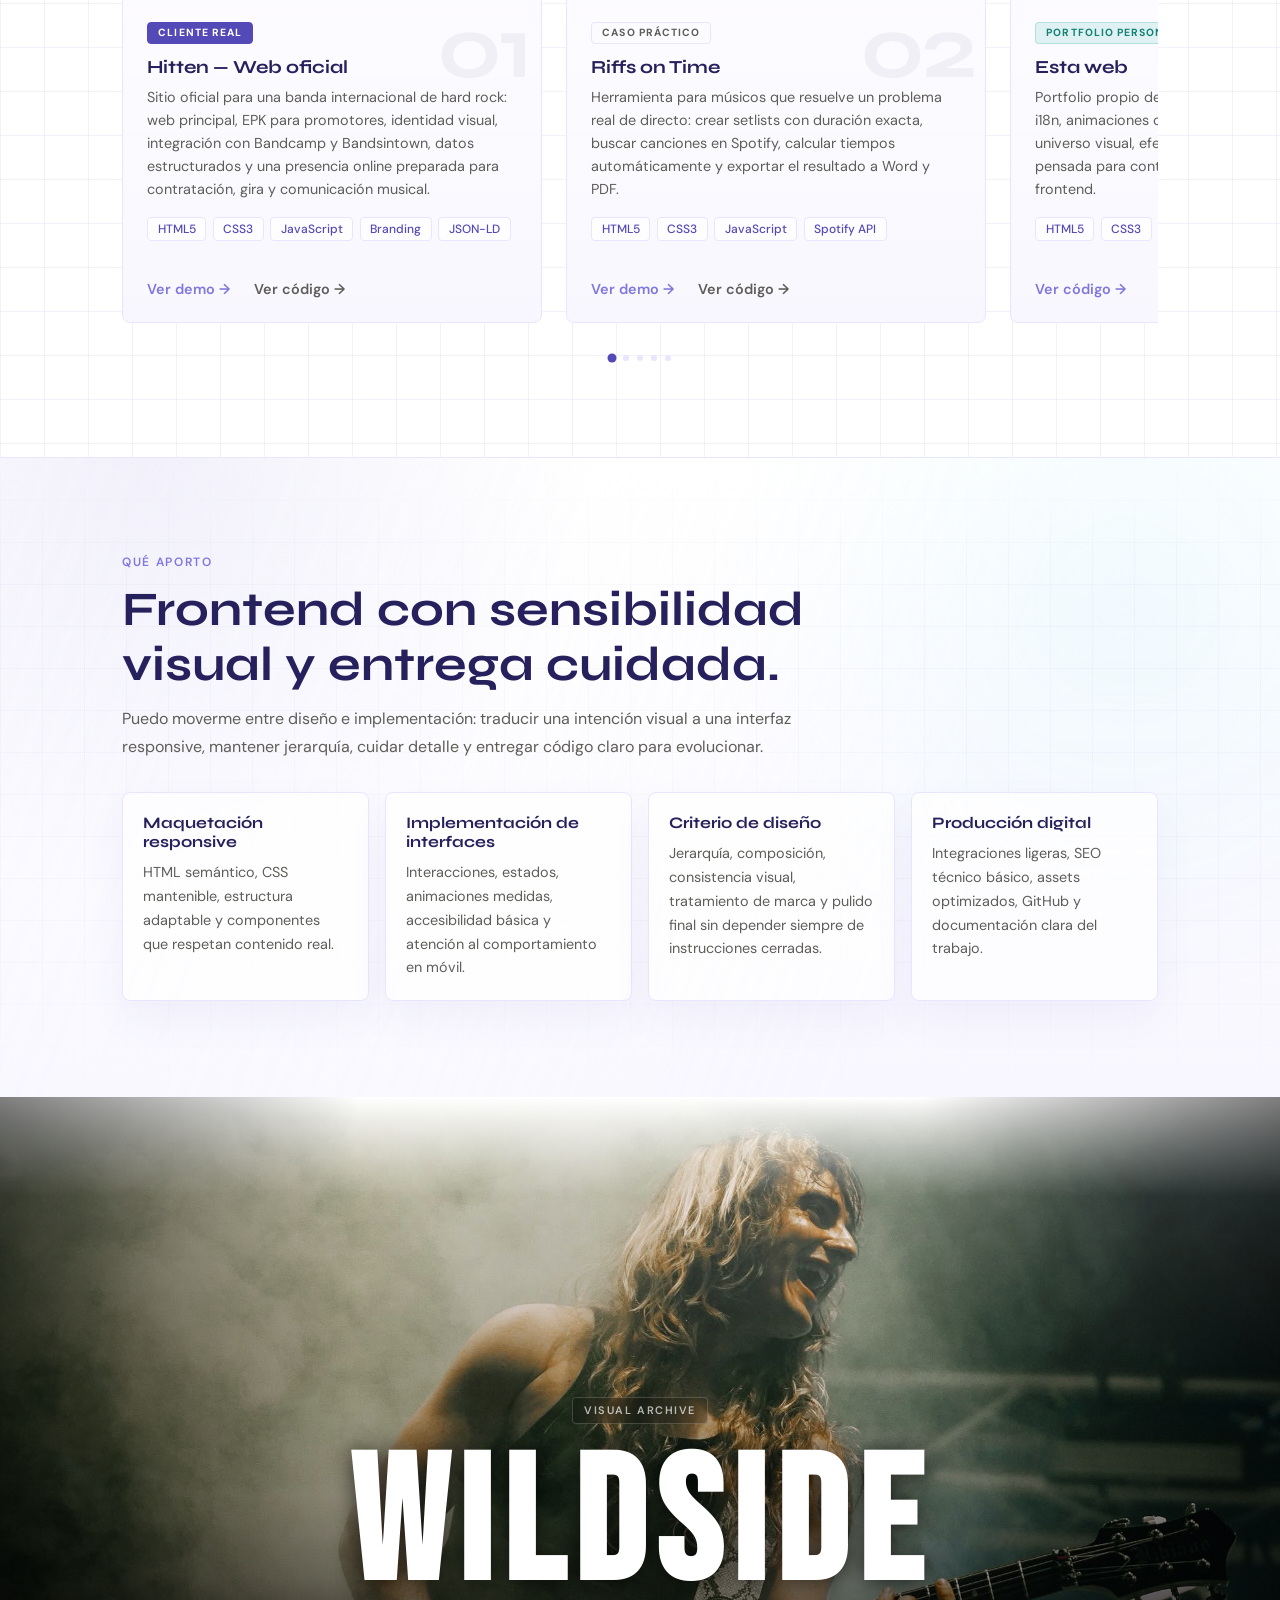
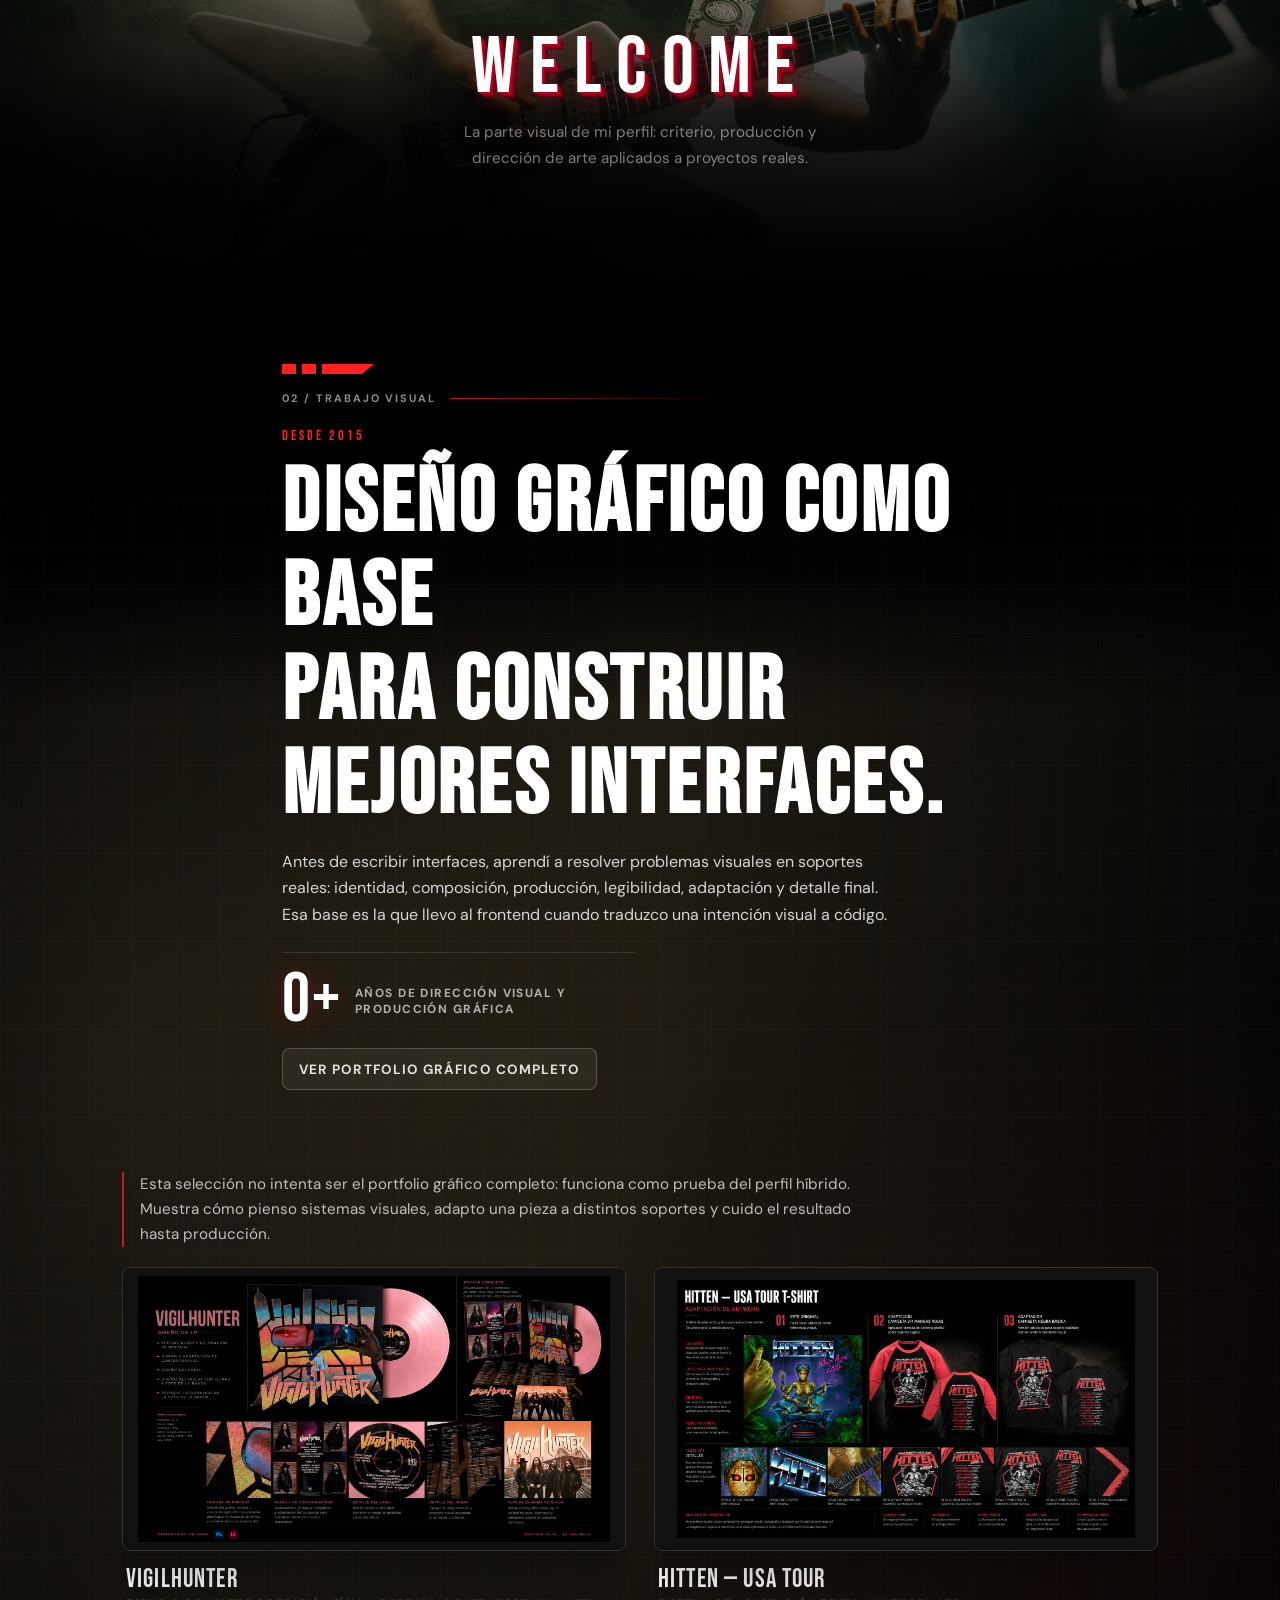
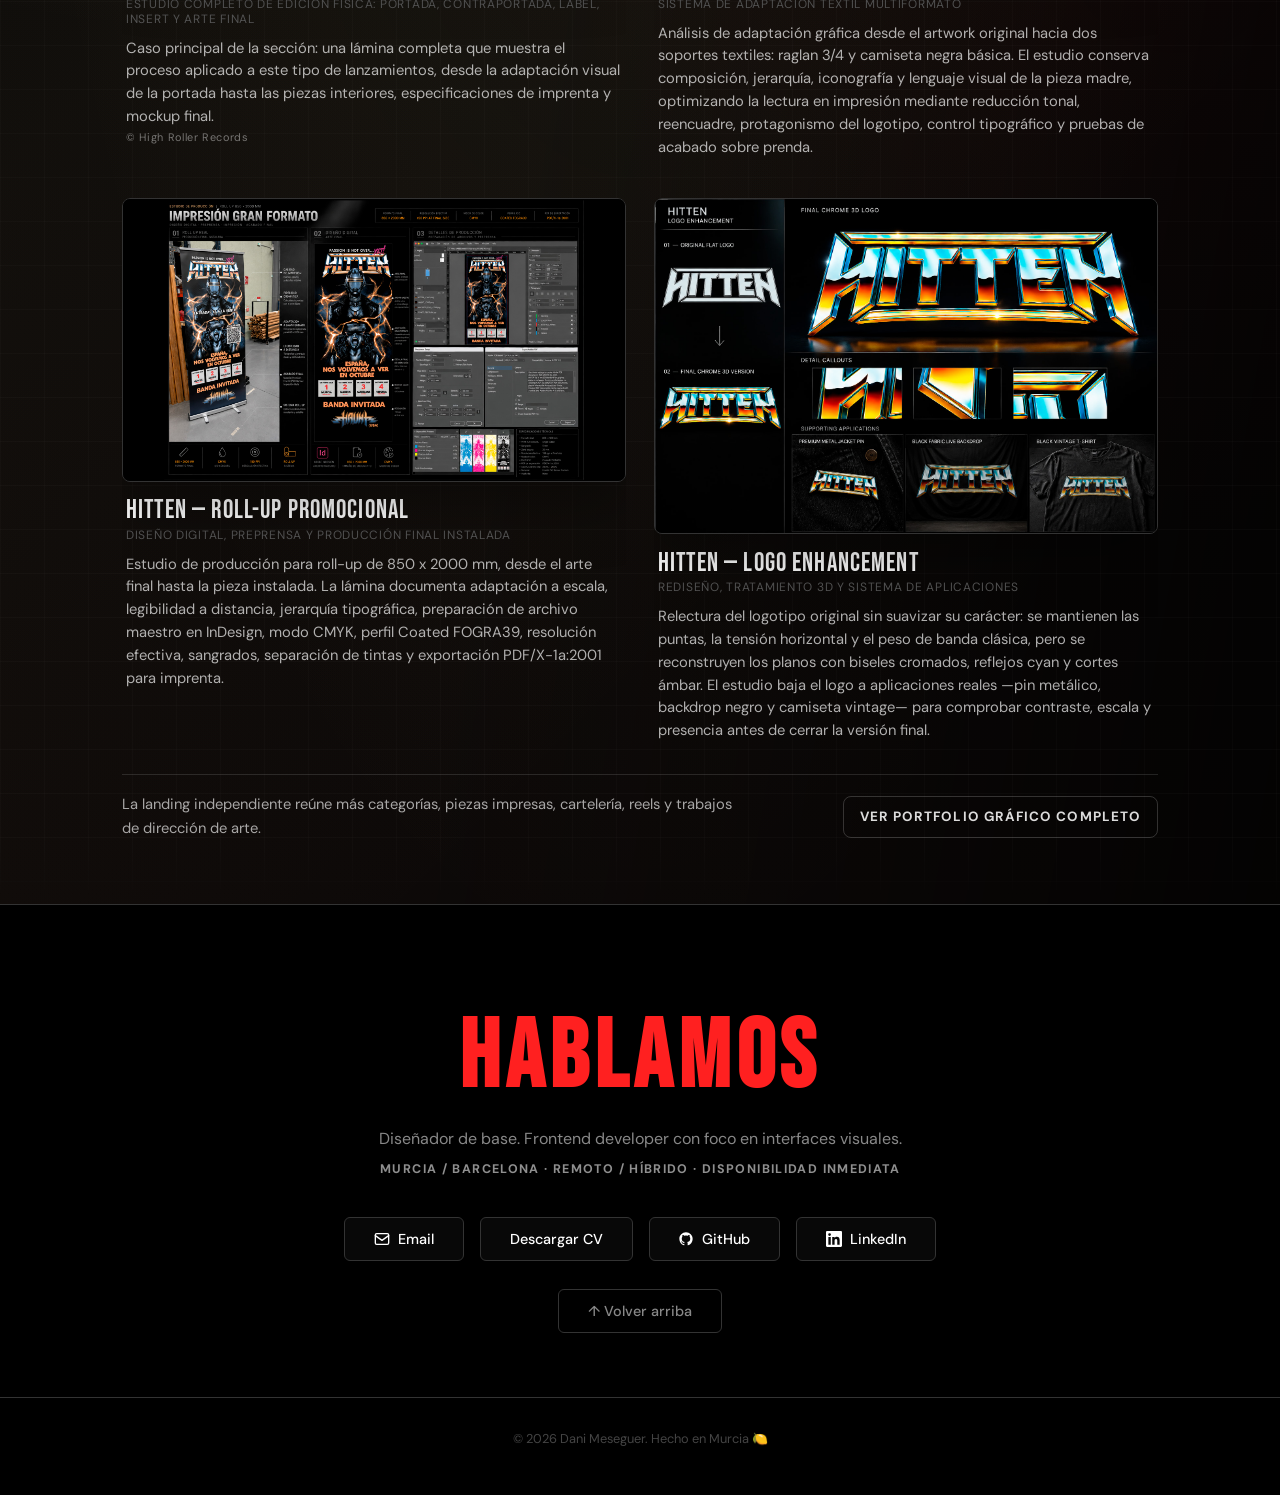
==== commit bb449b38: "Añade página de Diseño Gráfico, CVs y nuevas imágenes de proyecto" ====
--- a/index.html
+++ b/index.html
@@ -3,11 +3,11 @@
 <head>
   <meta charset="UTF-8">
   <meta name="viewport" content="width=device-width, initial-scale=1.0">
-  <meta name="description" content="Portfolio de Dani Meseguer, Frontend Developer con más de 10 años de experiencia en diseño visual.">
+  <meta name="description" content="Portfolio de Dani Meseguer, desarrollador frontend con criterio visual de diseñador y más de 10 años de experiencia en diseño gráfico.">
   
   <!-- Open Graph / Redes Sociales -->
   <meta property="og:title" content="Dani Meseguer — Frontend Developer">
-  <meta property="og:description" content="Desarrollador Frontend con amplia experiencia en diseño visual y branding.">
+  <meta property="og:description" content="Desarrollador frontend con criterio visual de diseñador: interfaces web responsive, diseño gráfico, branding y producción visual.">
   <meta property="og:type" content="website">
   <meta property="og:url" content="https://www.danimeseguer.com/">
   <meta property="og:image" content="https://www.danimeseguer.com/img/boton.jpg">
@@ -58,13 +58,14 @@
   <section class="hero" id="hero">
 
     <div class="container">
-      <p class="hero-tag" data-i18n="heroTag">Diseñador Gráfico · Frontend Dev · Marketing Digital y RRSS</p>
+      <p class="hero-tag" data-i18n="heroTag">Desarrollador frontend con criterio visual de diseñador</p>
       <h1 class="hero-title">Dani<br>Meseguer</h1>
-      <p class="hero-subtitle" data-i18n="heroSubtitle">Once años construyendo identidades visuales para música independiente. Ahora frontend developer — con el criterio de diseño ya incluido.</p>
+      <p class="hero-subtitle" data-i18n="heroSubtitle">Construyo interfaces web responsive con HTML, CSS y JavaScript, respaldado por once años de trabajo visual para música, imprenta y campañas digitales.</p>
       <div class="hero-ctas">
         <a href="#proyectos" class="btn-secondary" data-i18n="heroCtaWeb">Proyectos Web</a>
         <a href="#transicion" class="btn-secondary" data-i18n="heroCtaVisual">Trabajo Visual</a>
         <a href="#contacto" class="btn-secondary" data-i18n="heroCtaContact">Contacto</a>
+        <a href="img/diseno-grafico/CV%20Daniel%20Meseguer%202026%20ES.pdf" class="btn-secondary" data-i18n="heroCtaCv" data-cv-link download>Descargar CV</a>
       </div>
     </div>
     <div class="hero-scroll" aria-hidden="true">
@@ -80,37 +81,36 @@
           <span class="section-label" data-i18n="sectionLabelAbout">De Donde Vengo</span>
           <h2 class="section-title" data-i18n="sectionTitleAbout">Diseño y desarrollo frontend.<br>Una sola forma de pensar la interfaz.</h2>
           <p class="sobre-mi-text" data-i18n="aboutText1">
-            Desde 2015 diseño para bandas y proyectos musicales — carteles,
-            logos, portadas de vinilo, booklets, reels y lyric videos. Una
-            trayectoria construida proyecto a proyecto, donde el resultado
-            final ha pesado siempre más que la titulación.
+            Mi base es el diseño gráfico: desde 2015 he trabajado en identidad
+            visual, portadas, vinilos, cartelería, merchandising, reels y piezas
+            promocionales para proyectos musicales reales.
           </p>
           <p class="sobre-mi-text" data-i18n="aboutText2">
-            En 2026 incorporo el desarrollo web a mi perfil. Trabajo con
-            HTML, CSS y JavaScript, y aplico mi criterio visual desde el primer
-            momento del proyecto. Diseñar antes de programar cambia la forma
-            de construir una interfaz.
+            En 2026 incorporé HTML, CSS y JavaScript para convertir ese criterio
+            visual en interfaces funcionales. Trabajo desde la estructura, la
+            jerarquía y el detalle para construir experiencias web claras,
+            responsive y cuidadas.
           </p>
           <div class="timeline" aria-hidden="true">
             <div class="tl-start">
               <span class="tl-year">2015</span>
-              <span class="tl-desc">Diseño</span>
+              <span class="tl-desc" data-i18n="timelineDesign">Diseño</span>
             </div>
             <div class="tl-track">
               <div class="tl-fill"></div>
               <div class="tl-mid-node">
                 <span class="tl-mid-year">2020</span>
-                <span class="tl-mid-desc">Mkt &amp; RRSS</span>
+                <span class="tl-mid-desc" data-i18n="timelineMarketing">Mkt &amp; RRSS</span>
               </div>
             </div>
             <div class="tl-end">
               <span class="tl-year">2026</span>
-              <span class="tl-desc">Frontend</span>
+              <span class="tl-desc" data-i18n="timelineFrontend">Frontend</span>
             </div>
           </div>
           <div class="skills-tags">
             <div class="skills-group">
-              <p class="skills-category">Desarrollo</p>
+              <p class="skills-category" data-i18n="skillsCatDevelopment">Desarrollo</p>
               <div class="skills-group-tags">
                 <span class="tag">HTML5</span>
                 <span class="tag">CSS3</span>
@@ -119,26 +119,30 @@
               </div>
             </div>
             <div class="skills-group">
-              <p class="skills-category">Diseño</p>
+              <p class="skills-category" data-i18n="skillsCatDesign">Diseño</p>
               <div class="skills-group-tags">
                 <span class="tag">Figma</span>
                 <span class="tag">Photoshop</span>
                 <span class="tag">Illustrator</span>
                 <span class="tag">InDesign</span>
                 <span class="tag">Canva</span>
-                <span class="tag">Branding</span>
+                <span class="tag" data-i18n="skillBranding">Branding</span>
               </div>
             </div>
             <div class="skills-group">
-              <p class="skills-category">IA</p>
+              <p class="skills-category" data-i18n="skillsCatAi">Herramientas</p>
               <div class="skills-group-tags">
+                <span class="tag">Git</span>
+                <span class="tag">GitHub</span>
+                <span class="tag">VS Code</span>
+                <span class="tag">Chrome DevTools</span>
+                <span class="tag">Lighthouse</span>
+                <span class="tag">Cursor</span>
                 <span class="tag">Claude Code</span>
-                <span class="tag">v0</span>
-                <span class="tag">Cursor</span>
               </div>
             </div>
             <div class="skills-group">
-              <p class="skills-category" data-i18n="skillsCatSoft">Soft Skills</p>
+              <p class="skills-category" data-i18n="skillsCatSoft">Habilidades blandas</p>
               <div class="skills-group-tags">
                 <span class="tag" data-i18n="skillSoft1">Criterio visual</span>
                 <span class="tag" data-i18n="skillSoft2">Autonomía</span>
@@ -188,7 +192,7 @@
       <div class="proyectos-header">
         <div>
           <span class="section-label" data-i18n="sectionLabelProjects">Trabajo web</span>
-          <h2 class="section-title" data-i18n="sectionTitleProjects">Lo que he construido</h2>
+          <h2 class="section-title" data-i18n="sectionTitleProjects">Interfaces web construidas con criterio visual</h2>
         </div>
         <div class="slider-controls">
           <button class="slider-btn" id="slidePrev" aria-label="Proyecto anterior" disabled>
@@ -202,36 +206,15 @@
 
       <div class="proyectos-grid" id="proyectosSlider">
 
-        <article class="proyecto-card proyecto-card--portfolio">
+        <article class="proyecto-card proyecto-card--hitten">
           <div class="proyecto-img">
-            <img src="img/captura-portfolio.png" alt="Captura de esta web" loading="lazy">
+            <img src="img/webhitten-thumb.png" alt="Web oficial de Hitten" loading="lazy">
           </div>
           <div class="proyecto-info">
             <span class="card-num" aria-hidden="true">01</span>
             <span class="card-badge card-badge--real" data-i18n="badgeReal">Cliente real</span>
-            <h3 data-i18n="card4Title">Esta web</h3>
-            <p data-i18n="card4Desc">Sistema i18n propio, IntersectionObserver para animaciones de entrada, doble paleta temática, efectos glitch en CSS puro. Cero dependencias.</p>
-            <div class="proyecto-tags">
-              <span class="tag-small">HTML5</span>
-              <span class="tag-small">CSS3</span>
-              <span class="tag-small">JavaScript</span>
-              <span class="tag-small">GitHub</span>
-            </div>
-            <div class="proyecto-links">
-              <a href="https://github.com/LoudAmps-Dev/Portfolio" target="_blank" rel="noopener noreferrer" class="proyecto-link" aria-label="Ver código de esta web" data-i18n="cardCode" data-i18n-aria="ariaCode4">Ver código →</a>
-            </div>
-          </div>
-        </article>
-
-        <article class="proyecto-card proyecto-card--hitten">
-          <div class="proyecto-img">
-            <img src="img/webhitten-thumb.png" alt="Web oficial de Hitten" loading="lazy">
-          </div>
-          <div class="proyecto-info">
-            <span class="card-num" aria-hidden="true">02</span>
-            <span class="card-badge card-badge--real" data-i18n="badgeReal">Cliente real</span>
             <h3 data-i18n="card5Title">Hitten — Web oficial</h3>
-            <p data-i18n="card5Desc">Web oficial de la banda de rock duro Hitten (High Roller Records). Identidad visual completa, diseño y desarrollo. Dos páginas: sitio principal y EPK para promotores. Integración con Bandcamp y Bands in Town.</p>
+            <p data-i18n="card5Desc">Sitio oficial para una banda internacional de hard rock: web principal, EPK para promotores, identidad visual, integración con Bandcamp y Bandsintown, datos estructurados y una presencia online preparada para contratación, gira y comunicación musical.</p>
             <div class="proyecto-tags">
               <span class="tag-small">HTML5</span>
               <span class="tag-small">CSS3</span>
@@ -251,10 +234,10 @@
             <img src="img/riffsontimelogo.png" alt="Captura de Riffs on Time" loading="lazy">
           </div>
           <div class="proyecto-info">
-            <span class="card-num" aria-hidden="true">03</span>
-            <span class="card-badge card-badge--practice" data-i18n="badgePractice">Proyecto de prácticas</span>
+            <span class="card-num" aria-hidden="true">02</span>
+            <span class="card-badge card-badge--practice" data-i18n="badgePractice">Caso práctico</span>
             <h3 data-i18n="card1Title">Riffs on Time</h3>
-            <p data-i18n="card1Desc">Herramienta para músicos que permite crear setlists de concierto con duración exacta. Búsqueda de canciones en Spotify, suma automática de tiempos y exportación a Word y PDF.</p>
+            <p data-i18n="card1Desc">Herramienta para músicos que resuelve un problema real de directo: crear setlists con duración exacta, buscar canciones en Spotify, calcular tiempos automáticamente y exportar el resultado a Word y PDF.</p>
             <div class="proyecto-tags">
               <span class="tag-small">HTML5</span>
               <span class="tag-small">CSS3</span>
@@ -268,13 +251,34 @@
           </div>
         </article>
 
+        <article class="proyecto-card proyecto-card--portfolio">
+          <div class="proyecto-img">
+            <img src="img/captura-portfolio.png" alt="Captura de esta web" loading="lazy">
+          </div>
+          <div class="proyecto-info">
+            <span class="card-num" aria-hidden="true">03</span>
+            <span class="card-badge card-badge--own" data-i18n="badgeOwn">Portfolio personal</span>
+            <h3 data-i18n="card4Title">Esta web</h3>
+            <p data-i18n="card4Desc">Portfolio propio desarrollado sin dependencias: sistema i18n, animaciones con IntersectionObserver, doble universo visual, efectos CSS y estructura responsive pensada para contar un perfil híbrido sin perder foco frontend.</p>
+            <div class="proyecto-tags">
+              <span class="tag-small">HTML5</span>
+              <span class="tag-small">CSS3</span>
+              <span class="tag-small">JavaScript</span>
+              <span class="tag-small">GitHub</span>
+            </div>
+            <div class="proyecto-links">
+              <a href="https://github.com/LoudAmps-Dev/Portfolio" target="_blank" rel="noopener noreferrer" class="proyecto-link" aria-label="Ver código de esta web" data-i18n="cardCode" data-i18n-aria="ariaCode4">Ver código →</a>
+            </div>
+          </div>
+        </article>
+
         <article class="proyecto-card proyecto-card--animals">
           <div class="proyecto-img">
             <img src="img/webanimals-thumb.png" alt="Captura de Clínica Animals" loading="lazy">
           </div>
           <div class="proyecto-info">
             <span class="card-num" aria-hidden="true">04</span>
-            <span class="card-badge card-badge--practice" data-i18n="badgePractice">Proyecto de prácticas</span>
+            <span class="card-badge card-badge--practice" data-i18n="badgePractice">Caso práctico</span>
             <h3 data-i18n="card3Title">Clínica Animals</h3>
             <p data-i18n="card3Desc">Web informativa para una clínica veterinaria con bilingüismo catalán/español, estado de apertura en tiempo real y carrusel automático de reseñas. Animaciones con IntersectionObserver, tarjetas de veterinarios con flip 3D en CSS y CTA directo a WhatsApp.</p>
             <div class="proyecto-tags">
@@ -296,7 +300,7 @@
           </div>
           <div class="proyecto-info">
             <span class="card-num" aria-hidden="true">05</span>
-            <span class="card-badge card-badge--practice" data-i18n="badgePractice">Proyecto de prácticas</span>
+            <span class="card-badge card-badge--practice" data-i18n="badgePractice">Caso práctico</span>
             <h3 data-i18n="card2Title">Best Nutrition</h3>
             <p data-i18n="card2Desc">Web multi-página para una clínica de nutrición con sistema de reserva de citas funcional. Selección de servicio, fecha y franja horaria con validación en cliente, gestión de disponibilidad y confirmación de cita en tiempo real.</p>
             <div class="proyecto-tags">
@@ -324,24 +328,31 @@
     </div>
   </section>
 
-  <!-- CONTACTO PROFESIONAL -->
-  <section class="contacto-pro" id="contacto">
-    <div class="container">
-      <h2 class="contacto-pro-title" data-i18n="contactoTitle">Hablamos</h2>
-      <p class="contacto-pro-desc" data-i18n="contactoDesc">Busco mi primera oportunidad profesional como desarrollador frontend. Once años de criterio visual aplicados desde el primer commit. ¿Hablamos?</p>
-      <div class="contacto-pro-links">
-        <a href="mailto:danimeseguerdev@gmail.com" class="contacto-pro-btn">
-          <svg aria-hidden="true" width="16" height="16" viewBox="0 0 24 24" fill="none" stroke="currentColor" stroke-width="2" stroke-linecap="round" stroke-linejoin="round"><rect x="2" y="4" width="20" height="16" rx="2"/><path d="m2 7 10 7 10-7"/></svg>
-          Email
-        </a>
-        <a href="https://github.com/LoudAmps-Dev" target="_blank" rel="noopener noreferrer" class="contacto-pro-btn">
-          <svg aria-hidden="true" width="16" height="16" viewBox="0 0 24 24" fill="currentColor"><path d="M12 2C6.477 2 2 6.477 2 12c0 4.418 2.865 8.166 6.839 9.489.5.092.682-.217.682-.482 0-.237-.009-.868-.013-1.703-2.782.604-3.369-1.342-3.369-1.342-.454-1.154-1.11-1.462-1.11-1.462-.908-.62.069-.608.069-.608 1.003.07 1.531 1.03 1.531 1.03.892 1.529 2.341 1.087 2.91.831.092-.646.35-1.086.636-1.336-2.22-.253-4.555-1.11-4.555-4.943 0-1.091.39-1.984 1.029-2.683-.103-.253-.446-1.27.098-2.647 0 0 .84-.269 2.75 1.025A9.578 9.578 0 0 1 12 6.836a9.59 9.59 0 0 1 2.504.337c1.909-1.294 2.747-1.025 2.747-1.025.546 1.377.202 2.394.1 2.647.64.699 1.028 1.592 1.028 2.683 0 3.842-2.339 4.687-4.566 4.935.359.309.678.919.678 1.852 0 1.336-.012 2.415-.012 2.743 0 .267.18.579.688.481C19.138 20.163 22 16.418 22 12c0-5.523-4.477-10-10-10z"/></svg>
-          GitHub
-        </a>
-        <a href="https://www.linkedin.com/in/daniel-meseguer-fructuoso-9b462014b/" target="_blank" rel="noopener noreferrer" class="contacto-pro-btn">
-          <svg aria-hidden="true" width="16" height="16" viewBox="0 0 24 24" fill="currentColor"><path d="M20.447 20.452h-3.554v-5.569c0-1.328-.027-3.037-1.852-3.037-1.853 0-2.136 1.445-2.136 2.939v5.667H9.351V9h3.414v1.561h.046c.477-.9 1.637-1.85 3.37-1.85 3.601 0 4.267 2.37 4.267 5.455v6.286zM5.337 7.433a2.062 2.062 0 0 1-2.063-2.065 2.064 2.064 0 1 1 2.063 2.065zm1.782 13.019H3.555V9h3.564v11.452zM22.225 0H1.771C.792 0 0 .774 0 1.729v20.542C0 23.227.792 24 1.771 24h20.451C23.2 24 24 23.227 24 22.271V1.729C24 .774 23.2 0 22.222 0h.003z"/></svg>
-          LinkedIn
-        </a>
+  <!-- VALOR PROFESIONAL -->
+  <section class="frontend-value" aria-labelledby="value-title">
+    <div class="container">
+      <div class="value-header">
+        <span class="section-label" data-i18n="valueLabel">Qué aporto</span>
+        <h2 class="section-title" id="value-title" data-i18n="valueTitle">Frontend con sensibilidad visual y entrega cuidada.</h2>
+        <p data-i18n="valueLead">Puedo moverme entre diseño e implementación: traducir una intención visual a una interfaz responsive, mantener jerarquía, cuidar detalle y entregar código claro para evolucionar.</p>
+      </div>
+      <div class="value-grid">
+        <article class="value-card">
+          <h3 data-i18n="valueCard1Title">Maquetación responsive</h3>
+          <p data-i18n="valueCard1Text">HTML semántico, CSS mantenible, estructura adaptable y componentes que respetan contenido real.</p>
+        </article>
+        <article class="value-card">
+          <h3 data-i18n="valueCard2Title">Implementación de interfaces</h3>
+          <p data-i18n="valueCard2Text">Interacciones, estados, animaciones medidas, accesibilidad básica y atención al comportamiento en móvil.</p>
+        </article>
+        <article class="value-card">
+          <h3 data-i18n="valueCard3Title">Criterio de diseño</h3>
+          <p data-i18n="valueCard3Text">Jerarquía, composición, consistencia visual, tratamiento de marca y pulido final sin depender siempre de instrucciones cerradas.</p>
+        </article>
+        <article class="value-card">
+          <h3 data-i18n="valueCard4Title">Producción digital</h3>
+          <p data-i18n="valueCard4Text">Integraciones ligeras, SEO técnico básico, assets optimizados, GitHub y documentación clara del trabajo.</p>
+        </article>
       </div>
     </div>
   </section>
@@ -352,7 +363,7 @@
       <span class="transicion-archive" data-i18n="transicionArchive">Visual Archive</span>
       <h2 class="transicion-title">Wildside</h2>
       <span class="transicion-welcome">WELCOME</span>
-      <p class="transicion-subtitle" data-i18n="transicionSubtitle">Aquí tienes algunos trabajos de diseño gráfico que he realizado.</p>
+      <p class="transicion-subtitle" data-i18n="transicionSubtitle">La parte visual de mi perfil: criterio, producción y dirección de arte aplicados a proyectos reales.</p>
     </div>
   </section>
 
@@ -362,261 +373,88 @@
       <div class="container">
         <span class="design-kicker" data-i18n="designKicker">02 / Trabajo Visual</span>
         <span class="design-eyebrow" data-i18n="designEyebrow">Desde 2015</span>
-        <h2 class="design-section-title" data-i18n="designTitle">Diseño gráfico para<br>bandas de rock duro.</h2>
-        <p class="design-body" data-i18n="designBody">Estudios de adaptación gráfica, identidad visual y dirección de arte para música independiente. Merchandising, portadas, maquetación para imprenta, cartelería, reels y piezas promocionales.</p>
-      </div>
-    </div>
-    <div class="container">
-      <div class="design-categories">
-
-        <!-- MERCHANDISING -->
-        <div class="design-category">
-          <span class="design-cat-label" data-i18n="designCatMerch">Merchandising</span>
-          <div class="design-featured-grid design-featured-grid--merch">
-            <div class="design-item design-item--featured">
-              <div class="design-img design-img--merch design-img--merch-study">
-                <img src="img/diseno-grafico/ciclon.jpg" alt="Estudio comparativo de adaptación del artwork Magia de Ciclón a camiseta" loading="lazy">
-              </div>
-              <span class="design-label">Ciclon — Magia</span>
-              <span class="design-sublabel" data-i18n="merchCiclonSublabel">Adaptación de artwork a gráfica textil</span>
-              <p class="design-description" data-i18n="merchCiclonDesc">Estudio comparativo que muestra la traducción del artwork original a camiseta: selección de figura, reducción cromática, contraste, textura de tinta, efecto vintage, interacción con la tela, mockup final y pieza promocional para redes. Más que un diseño aislado, enseña criterio de producción y adaptación visual a un soporte real.</p>
-            </div>
-            <div class="design-item design-item--featured">
-              <div class="design-img design-img--merch design-img--merch-study">
-                <img src="img/diseno-grafico/hitten%20usa%20tour%20study.jpg" alt="Estudio de adaptación del artwork Hitten USA Tour a camisetas raglan y negra" loading="lazy">
-              </div>
-              <span class="design-label">Hitten — USA Tour</span>
-              <span class="design-sublabel" data-i18n="merchHittenSublabel">Sistema de adaptación textil multiformato</span>
-              <p class="design-description" data-i18n="merchHittenDesc">Análisis de adaptación gráfica desde el artwork original hacia dos soportes textiles: raglan 3/4 y camiseta negra básica. El estudio conserva composición, jerarquía, iconografía y lenguaje visual de la pieza madre, optimizando la lectura en impresión mediante reducción tonal, reencuadre, protagonismo del logotipo, control tipográfico y pruebas de acabado sobre prenda.</p>
-            </div>
-          </div>
-        </div>
-
-        <!-- PRODUCCIÓN IMPRESA & GRAN FORMATO -->
-        <div class="design-category">
-          <span class="design-cat-label" data-i18n="designCatLargeFormat">Producción Impresa &amp; Gran Formato</span>
-          <div class="design-featured-grid design-featured-grid--single">
-            <div class="design-item design-item--featured">
-              <div class="design-img design-img--large-format">
-                <img src="img/diseno-grafico/rollup%20study.jpg" alt="Estudio de producción de roll-up Hitten para impresión a gran formato" loading="lazy">
-              </div>
-              <span class="design-label" data-i18n="largeFormatRollupTitle">Hitten — Roll-up promocional</span>
-              <span class="design-sublabel" data-i18n="largeFormatRollupSublabel">Diseño digital, preprensa y producción final instalada</span>
-              <p class="design-description" data-i18n="largeFormatRollupDesc">Estudio de producción para roll-up de 850 x 2000 mm, desde el arte final hasta la pieza instalada. La lámina documenta adaptación a escala, legibilidad a distancia, jerarquía tipográfica, preparación de archivo maestro en InDesign, modo CMYK, perfil Coated FOGRA39, resolución efectiva, sangrados, separación de tintas y exportación PDF/X-1a:2001 para imprenta.</p>
-            </div>
-          </div>
-        </div>
-
-        <!-- IDENTIDAD VISUAL -->
-        <div class="design-category">
-          <span class="design-cat-label" data-i18n="designCatIdentity">Identidad Visual</span>
-          <div class="design-grid design-grid--identity">
-            <div class="design-item design-item--identity">
-              <div class="design-img design-img--identity">
-                <img src="img/diseno-grafico/violet.png" alt="Identidad visual Violet - logo enhancement" loading="lazy">
-              </div>
-              <span class="design-label">Violet — Logo Enhancement</span>
-              <span class="design-sublabel" data-i18n="sublabelIdentity">Rediseño, tratamiento 3D y sistema de aplicaciones</span>
-              <p class="design-description" data-i18n="identityVioletDesc">Evolución de un logotipo plano hacia una marca con presencia escénica: chrome 3D, biseles afilados, reflejos controlados y glow violeta para convertir la identidad en una pieza de impacto, lista para merchandising, soportes promocionales y comunicación musical.</p>
-            </div>
-            <div class="design-item design-item--identity">
-              <div class="design-img design-img--identity">
-                <img src="img/diseno-grafico/hitten%20logo%20study.jpg" alt="Estudio de logo Hitten - chrome 3D logo enhancement" loading="lazy">
-              </div>
-              <span class="design-label">Hitten — Logo Enhancement</span>
-              <span class="design-sublabel" data-i18n="sublabelIdentity">Rediseño, tratamiento 3D y sistema de aplicaciones</span>
-              <p class="design-description" data-i18n="identityHittenDesc">Relectura del logotipo original sin suavizar su carácter: se mantienen las puntas, la tensión horizontal y el peso de banda clásica, pero se reconstruyen los planos con biseles cromados, reflejos cyan y cortes ámbar. El estudio baja el logo a aplicaciones reales —pin metálico, backdrop negro y camiseta vintage— para comprobar contraste, escala y presencia antes de cerrar la versión final.</p>
-            </div>
-          </div>
-        </div>
-
-        <!-- DIRECCIÓN DE ARTE -->
-        <div class="design-category">
-          <span class="design-cat-label" data-i18n="designCatArtwork">Dirección de Arte</span>
-          <div class="design-grid design-grid--artwork">
-            <div class="design-item design-item--artwork">
-              <div class="design-img design-img--artwork design-img--contain">
-                <img src="img/diseno-grafico/alacran.jpg" alt="Estudio de portada Alacran - Luzifer" loading="lazy">
-              </div>
-              <span class="design-label">Alacran - Luzifer</span>
-              <span class="design-sublabel" data-i18n="sublabelArtwork">Concepto, ilustración, color y dirección de arte</span>
-              <p class="design-description" data-i18n="artworkAlacranDesc">Trabajo desarrollado desde la idea inicial hasta el arte final: composición, ilustración principal, tensión simbólica y acabado gráfico pensado para funcionar como portada, pieza impresa y objeto musical.</p>
-              <span class="design-credit">© Steel on Steel Records</span>
-            </div>
-            <div class="design-item design-item--artwork">
-              <div class="design-img design-img--artwork design-img--contain">
-                <img src="img/diseno-grafico/sheken%20study.jpg" alt="Estudio de portada Sheken - La Furia de Salem" loading="lazy">
-              </div>
-              <span class="design-label">Sheken — La Furia de Salem</span>
-              <span class="design-sublabel" data-i18n="sublabelArtwork">Concepto, ilustración, color y dirección de arte</span>
-              <p class="design-description" data-i18n="artworkShekenDesc">Sistema visual construido alrededor de una arquitectura gótica, negro profundo, púrpura ocultista y oro envejecido. Cada elemento —castillo, luna, estrellas, cruz y textura— está planteado para sostener una narrativa de misterio, poder antiguo y rebelión.</p>
-            </div>
-          </div>
-        </div>
-
-        <!-- VINILO & PRINT -->
-        <div class="design-category">
-          <span class="design-cat-label" data-i18n="designCatVinyl">Vinilo &amp; Print</span>
-          <div class="design-section-note design-section-note--vinyl">
-            <p data-i18n="vinylSectionNote">Diseño artístico y producción gráfica para ediciones físicas reales: back covers, layouts interiores, labels de vinilo, CDs y, en algunos lanzamientos, cinta cassette. Cada pieza se construye para hacer matching con la portada original y mantener una identidad coherente en todo el objeto musical, preparada para distribución internacional a través de sellos europeos como High Roller Records.</p>
-          </div>
-          <div class="design-grid design-grid--3 design-slider" id="vinylSlider">
-            <div class="design-item">
-              <div class="design-img design-img--vinyl">
-                <img src="img/diseno-grafico/vigilhunter%20vinilo.jpg" alt="Portada vinilo Vigilhunter" loading="lazy">
-              </div>
-              <span class="design-label">Vigilhunter</span>
-              <span class="design-sublabel" data-i18n="sublabelPrintProduction">Backcover, interiores y arte final para imprenta</span>
-              <span class="design-credit">© High Roller Records (Alemania)</span>
-            </div>
-            <div class="design-item">
-              <div class="design-img design-img--vinyl">
-                <img src="img/diseno-grafico/ciudad%20olvido.jpg" alt="Portada vinilo Ciudad del Olvido" loading="lazy">
-              </div>
-              <span class="design-label">Ciudad Olvido</span>
-              <span class="design-sublabel" data-i18n="sublabelPrintProduction">Backcover, interiores y arte final para imprenta</span>
-            </div>
-            <div class="design-item">
-              <div class="design-img design-img--vinyl">
-                <img src="img/diseno-grafico/triumph.jpg" alt="Portada del LP Triumph and Tragedy de Hitten" loading="lazy">
-              </div>
-              <span class="design-label">Hitten — Triumph and Tragedy</span>
-              <span class="design-sublabel" data-i18n="sublabelPrintProduction">Backcover, interiores y arte final para imprenta</span>
-              <span class="design-credit">© High Roller Records (Alemania)</span>
-            </div>
-            <div class="design-item">
-              <div class="design-img design-img--vinyl">
-                <img src="img/diseno-grafico/while%20passion%20lasts.jpg" alt="Portada del LP While Passion Lasts de Hitten" loading="lazy">
-              </div>
-              <span class="design-label">Hitten — While Passion Lasts</span>
-              <span class="design-sublabel" data-i18n="sublabelPrintProduction">Backcover, interiores y arte final para imprenta</span>
-              <span class="design-credit">© High Roller Records (Alemania)</span>
-            </div>
-            <div class="design-item">
-              <div class="design-img design-img--vinyl">
-                <img src="img/diseno-grafico/stateofshock2.jpg" alt="Portada del LP State of Shock, edición vinilo" loading="lazy">
-              </div>
-              <span class="design-label">Hitten — State of Shock</span>
-              <span class="design-sublabel" data-i18n="sublabelPrintProduction">Backcover, interiores y arte final para imprenta</span>
-              <span class="design-credit">© High Roller Records (Alemania)</span>
-            </div>
-            <div class="design-item">
-              <div class="design-img design-img--vinyl">
-                <img src="img/diseno-grafico/hittentwist.jpg" alt="Portada del LP Twist Of Fate de Hitten" loading="lazy">
-              </div>
-              <span class="design-label">HITTEN - Twist Of Fate</span>
-              <span class="design-sublabel" data-i18n="sublabelPrintProduction">Backcover, interiores y arte final para imprenta</span>
-              <span class="design-credit">© High Roller Records (Alemania)</span>
-            </div>
-          </div>
-          <div class="slider-dots slider-dots--design" id="vinylDots">
-            <button class="dot dot--active" data-idx="0" aria-label="Ir al vinilo 1"></button>
-            <button class="dot" data-idx="1" aria-label="Ir al vinilo 2"></button>
-            <button class="dot" data-idx="2" aria-label="Ir al vinilo 3"></button>
-            <button class="dot" data-idx="3" aria-label="Ir al vinilo 4"></button>
-            <button class="dot" data-idx="4" aria-label="Ir al vinilo 5"></button>
-            <button class="dot" data-idx="5" aria-label="Ir al vinilo 6"></button>
-          </div>
-        </div>
-
-        <!-- CARTELERÍA DE GIRA -->
-        <div class="design-category">
-          <span class="design-cat-label" data-i18n="designCatPosters">Cartelería de Gira</span>
-          <div class="design-grid design-grid--3 design-slider design-slider--poster" id="posterSlider">
-            <div class="design-item">
-              <div class="design-img design-img--poster">
-                <img src="img/diseno-grafico/poster.jpg" alt="Cartel de concierto Hitten" loading="lazy">
-              </div>
-              <span class="design-label">HITTEN - La Riviera</span>
-              <span class="design-sublabel" data-i18n="sublabelConcertPoster">Cartel de Concierto</span>
-            </div>
-            <div class="design-item">
-              <div class="design-img design-img--poster">
-                <img src="img/diseno-grafico/usa%20poster%20v2.jpg" alt="Cartel gira USA Hitten versión 2" loading="lazy">
-              </div>
-              <span class="design-label">HITTEN - Plaza de Toros de Murcia</span>
-              <span class="design-sublabel" data-i18n="sublabelConcertPoster">Cartel de Concierto</span>
-            </div>
-            <div class="design-item">
-              <div class="design-img design-img--poster">
-                <img src="img/diseno-grafico/Hitten%20European%20Tour%202026.png" alt="Cartel European Tour 2026 Hitten" loading="lazy">
-              </div>
-              <span class="design-label">Hitten — European Tour 2026</span>
-              <span class="design-sublabel" data-i18n="sublabelTourPoster">Cartel de gira</span>
-            </div>
-            <div class="design-item">
-              <div class="design-img design-img--poster">
-                <img src="img/diseno-grafico/usa%20tour%20poster.jpg" alt="Cartel gira USA Hitten" loading="lazy">
-              </div>
-              <span class="design-label">Hitten — USA Tour</span>
-              <span class="design-sublabel" data-i18n="sublabelTourPoster">Cartel de gira</span>
-            </div>
-            <div class="design-item">
-              <div class="design-img design-img--poster">
-                <img src="img/diseno-grafico/europe%20poster.jpg" alt="Cartel gira europea Hitten" loading="lazy">
-              </div>
-              <span class="design-label">Hitten — European Tour</span>
-              <span class="design-sublabel" data-i18n="sublabelTourPoster">Cartel de gira</span>
-            </div>
-          </div>
-          <div class="slider-dots slider-dots--design" id="posterDots">
-            <button class="dot dot--active" data-idx="0" aria-label="Ir al cartel 1"></button>
-            <button class="dot" data-idx="1" aria-label="Ir al cartel 2"></button>
-            <button class="dot" data-idx="2" aria-label="Ir al cartel 3"></button>
-            <button class="dot" data-idx="3" aria-label="Ir al cartel 4"></button>
-            <button class="dot" data-idx="4" aria-label="Ir al cartel 5"></button>
-          </div>
-        </div>
-
-        <!-- REELS PUBLICITARIOS -->
-        <div class="design-category">
-          <span class="design-cat-label" data-i18n="designCatReels">Reels Publicitarios</span>
-          <div class="design-grid design-grid--reels" id="reelsSlider">
-            <div class="design-item design-item--video">
-              <div class="design-img design-img--video">
-                <video preload="metadata" poster="img/diseno-grafico/reel-spotify-poster.png" muted loop playsinline controls>
-                  <source src="img/diseno-grafico/reel%20publicitario%20spotify.mp4" type="video/mp4">
-                </video>
-              </div>
-            </div>
-            <div class="design-item design-item--video">
-              <div class="design-img design-img--video">
-                <video preload="metadata" poster="img/diseno-grafico/reel-publicitario-poster.png" muted loop playsinline controls>
-                  <source src="img/diseno-grafico/reel%20publicitario.MP4" type="video/mp4">
-                </video>
-              </div>
-            </div>
-            <div class="design-item design-item--video">
-              <div class="design-img design-img--video">
-                <video preload="metadata" poster="img/diseno-grafico/follow-ig-poster.png" muted loop playsinline controls>
-                  <source src="img/diseno-grafico/FOLLOW%20IG.mp4" type="video/mp4">
-                </video>
-              </div>
-            </div>
-            <div class="design-item design-item--video">
-              <div class="design-img design-img--video">
-                <video preload="metadata" poster="img/diseno-grafico/spotify-anuncio-2024-poster.png" muted loop playsinline controls>
-                  <source src="img/diseno-grafico/spotify%20anuncio%202%20%202024.mp4" type="video/mp4">
-                </video>
-              </div>
-            </div>
-          </div>
-          <div class="slider-dots slider-dots--design slider-dots--reels-mobile" id="reelsDots">
-            <span class="dot dot--active"></span>
-            <span class="dot"></span>
-            <span class="dot"></span>
-            <span class="dot"></span>
-          </div>
+        <h2 class="design-section-title" data-i18n="designTitle">Diseño gráfico como base<br>para construir mejores interfaces.</h2>
+        <p class="design-body" data-i18n="designBody">Antes de escribir interfaces, aprendí a resolver problemas visuales en soportes reales: identidad, composición, producción, legibilidad, adaptación y detalle final. Esa base es la que llevo al frontend cuando traduzco una intención visual a código.</p>
+        <div class="design-metric" aria-label="Más de 11 años de dirección visual y producción gráfica" data-i18n-aria="designMetricAria">
+          <span class="design-metric__number"><span data-count-up="11">0</span>+</span>
+          <span class="design-metric__label" data-i18n="designMetricLabel">años de dirección visual y producción gráfica</span>
+        </div>
+        <div class="design-intro-actions">
+          <a href="design.html" class="design-portfolio-link" data-i18n="designPortfolioLink">Ver portfolio gráfico completo</a>
+        </div>
+      </div>
+    </div>
+    <div class="container">
+      <div class="design-categories design-categories--hybrid">
+        <div class="design-section-note design-section-note--hybrid">
+          <p data-i18n="designTeaserNote">Esta selección no intenta ser el portfolio gráfico completo: funciona como prueba del perfil híbrido. Muestra cómo pienso sistemas visuales, adapto una pieza a distintos soportes y cuido el resultado hasta producción.</p>
+        </div>
+        <div class="design-proof-grid">
+          <div class="design-item design-item--featured">
+            <div class="design-img design-img--vinyl-study design-img--contain">
+              <img src="img/diseno-grafico/vigilhunter.jpg" alt="Estudio completo de diseño LP Vigilhunter" loading="lazy">
+            </div>
+            <span class="design-label">Vigilhunter</span>
+            <span class="design-sublabel" data-i18n="vinylFeaturedSublabel">Estudio completo de edición física: portada, contraportada, label, insert y arte final</span>
+            <p class="design-description" data-i18n="vinylFeaturedDesc">Caso principal de la sección: una lámina completa que muestra el proceso aplicado a este tipo de lanzamientos, desde la adaptación visual de la portada hasta las piezas interiores, especificaciones de imprenta y mockup final.</p>
+            <span class="design-credit">© High Roller Records</span>
+          </div>
+          <div class="design-item design-item--featured">
+            <div class="design-img design-img--merch design-img--merch-study">
+              <img src="img/diseno-grafico/hitten%20usa%20tour%20study.jpg" alt="Estudio de adaptación del artwork Hitten USA Tour a camisetas raglan y negra" loading="lazy">
+            </div>
+            <span class="design-label">Hitten — USA Tour</span>
+            <span class="design-sublabel" data-i18n="merchHittenSublabel">Sistema de adaptación textil multiformato</span>
+            <p class="design-description" data-i18n="merchHittenDesc">Análisis de adaptación gráfica desde el artwork original hacia dos soportes textiles: raglan 3/4 y camiseta negra básica. El estudio conserva composición, jerarquía, iconografía y lenguaje visual de la pieza madre, optimizando la lectura en impresión mediante reducción tonal, reencuadre, protagonismo del logotipo, control tipográfico y pruebas de acabado sobre prenda.</p>
+          </div>
+          <div class="design-item design-item--featured">
+            <div class="design-img design-img--large-format">
+              <img src="img/diseno-grafico/rollup%20study.jpg" alt="Estudio de producción de roll-up Hitten para impresión a gran formato" loading="lazy">
+            </div>
+            <span class="design-label" data-i18n="largeFormatRollupTitle">Hitten — Roll-up promocional</span>
+            <span class="design-sublabel" data-i18n="largeFormatRollupSublabel">Diseño digital, preprensa y producción final instalada</span>
+            <p class="design-description" data-i18n="largeFormatRollupDesc">Estudio de producción para roll-up de 850 x 2000 mm, desde el arte final hasta la pieza instalada. La lámina documenta adaptación a escala, legibilidad a distancia, jerarquía tipográfica, preparación de archivo maestro en InDesign, modo CMYK, perfil Coated FOGRA39, resolución efectiva, sangrados, separación de tintas y exportación PDF/X-1a:2001 para imprenta.</p>
+          </div>
+          <div class="design-item design-item--featured">
+            <div class="design-img design-img--identity">
+              <img src="img/diseno-grafico/hitten%20logo%20study.jpg" alt="Estudio de logo Hitten - chrome 3D logo enhancement" loading="lazy">
+            </div>
+            <span class="design-label">Hitten — Logo Enhancement</span>
+            <span class="design-sublabel" data-i18n="sublabelIdentity">Rediseño, tratamiento 3D y sistema de aplicaciones</span>
+            <p class="design-description" data-i18n="identityHittenDesc">Relectura del logotipo original sin suavizar su carácter: se mantienen las puntas, la tensión horizontal y el peso de banda clásica, pero se reconstruyen los planos con biseles cromados, reflejos cyan y cortes ámbar. El estudio baja el logo a aplicaciones reales —pin metálico, backdrop negro y camiseta vintage— para comprobar contraste, escala y presencia antes de cerrar la versión final.</p>
+          </div>
+        </div>
+        <div class="design-teaser-cta">
+          <p data-i18n="designTeaserCta">La landing independiente reúne más categorías, piezas impresas, cartelería, reels y trabajos de dirección de arte.</p>
+          <a href="design.html" class="design-portfolio-link" data-i18n="designPortfolioLink">Ver portfolio gráfico completo</a>
         </div>
       </div>
     </div>
   </section>
 
   <!-- CONTACTO -->
-  <section class="contacto" id="contacto-final">
+  <section class="contacto" id="contacto">
     <div class="container">
       <h2 class="contacto-title" data-i18n="contactoTitle">Hablamos</h2>
-      <p class="contacto-desc" data-i18n="contactoFinalDesc">Diseñador que aprendió a programar. O programador que nunca dejó de diseñar.</p>
+      <p class="contacto-desc" data-i18n="contactoFinalDesc">Diseñador de base. Frontend developer con foco en interfaces visuales.</p>
+      <p class="contacto-location" data-i18n="contactoLocation">Murcia / Barcelona · Remoto / híbrido · Disponibilidad inmediata</p>
+      <div class="contacto-pro-links contacto-pro-links--final">
+        <a href="mailto:danimeseguerdev@gmail.com" class="contacto-pro-btn contacto-pro-btn--final">
+          <svg aria-hidden="true" width="16" height="16" viewBox="0 0 24 24" fill="none" stroke="currentColor" stroke-width="2" stroke-linecap="round" stroke-linejoin="round"><rect x="2" y="4" width="20" height="16" rx="2"/><path d="m2 7 10 7 10-7"/></svg>
+          Email
+        </a>
+        <a href="img/diseno-grafico/CV%20Daniel%20Meseguer%202026%20ES.pdf" class="contacto-pro-btn contacto-pro-btn--final" data-i18n="heroCtaCv" data-cv-link download>
+          Descargar CV
+        </a>
+        <a href="https://github.com/LoudAmps-Dev" target="_blank" rel="noopener noreferrer" class="contacto-pro-btn contacto-pro-btn--final">
+          <svg aria-hidden="true" width="16" height="16" viewBox="0 0 24 24" fill="currentColor"><path d="M12 2C6.477 2 2 6.477 2 12c0 4.418 2.865 8.166 6.839 9.489.5.092.682-.217.682-.482 0-.237-.009-.868-.013-1.703-2.782.604-3.369-1.342-3.369-1.342-.454-1.154-1.11-1.462-1.11-1.462-.908-.62.069-.608.069-.608 1.003.07 1.531 1.03 1.531 1.03.892 1.529 2.341 1.087 2.91.831.092-.646.35-1.086.636-1.336-2.22-.253-4.555-1.11-4.555-4.943 0-1.091.39-1.984 1.029-2.683-.103-.253-.446-1.27.098-2.647 0 0 .84-.269 2.75 1.025A9.578 9.578 0 0 1 12 6.836a9.59 9.59 0 0 1 2.504.337c1.909-1.294 2.747-1.025 2.747-1.025.546 1.377.202 2.394.1 2.647.64.699 1.028 1.592 1.028 2.683 0 3.842-2.339 4.687-4.566 4.935.359.309.678.919.678 1.852 0 1.336-.012 2.415-.012 2.743 0 .267.18.579.688.481C19.138 20.163 22 16.418 22 12c0-5.523-4.477-10-10-10z"/></svg>
+          GitHub
+        </a>
+        <a href="https://www.linkedin.com/in/daniel-meseguer-fructuoso-9b462014b/" target="_blank" rel="noopener noreferrer" class="contacto-pro-btn contacto-pro-btn--final">
+          <svg aria-hidden="true" width="16" height="16" viewBox="0 0 24 24" fill="currentColor"><path d="M20.447 20.452h-3.554v-5.569c0-1.328-.027-3.037-1.852-3.037-1.853 0-2.136 1.445-2.136 2.939v5.667H9.351V9h3.414v1.561h.046c.477-.9 1.637-1.85 3.37-1.85 3.601 0 4.267 2.37 4.267 5.455v6.286zM5.337 7.433a2.062 2.062 0 0 1-2.063-2.065 2.064 2.064 0 1 1 2.063 2.065zm1.782 13.019H3.555V9h3.564v11.452zM22.225 0H1.771C.792 0 0 .774 0 1.729v20.542C0 23.227.792 24 1.771 24h20.451C23.2 24 24 23.227 24 22.271V1.729C24 .774 23.2 0 22.222 0h.003z"/></svg>
+          LinkedIn
+        </a>
+      </div>
       <a href="#hero" class="back-to-top" data-i18n="backToTop">↑ Volver arriba</a>
     </div>
     <footer class="footer">
--- a/hero.css
+++ b/hero.css
@@ -34,7 +34,7 @@
   bottom: clamp(3.5rem, 8vw, 7rem);
   z-index: 0;
   color: var(--pro-title);
-  opacity: 0.045;
+  opacity: 0.062;
   font-family: var(--font-pro);
   font-size: clamp(2.2rem, 7vw, 6.2rem);
   font-weight: 700;
--- a/projects.css
+++ b/projects.css
@@ -286,6 +286,12 @@
   border: 1px solid var(--pro-accent-strong);
 }
 
+.card-badge--own {
+  background: rgba(24,169,153,0.12);
+  color: #128175;
+  border: 1px solid rgba(24,169,153,0.22);
+}
+
 .card-num {
   position: absolute;
   top: 0.4rem;
@@ -342,6 +348,87 @@
 
 .proyecto-link-secondary:hover { color: var(--pro-accent); transform: translateX(3px); }
 
+/* ── VALOR PROFESIONAL ── */
+.frontend-value {
+  position: relative;
+  overflow: hidden;
+  background:
+    radial-gradient(circle at 12% 0%, rgba(127,119,221,0.11), transparent 34%),
+    linear-gradient(180deg, var(--pro-bg), var(--pro-surface));
+  border-top: 1px solid var(--pro-border);
+  padding: 6rem 0;
+}
+
+.frontend-value::before {
+  content: '';
+  position: absolute;
+  inset: 0;
+  pointer-events: none;
+  background:
+    linear-gradient(rgba(83,74,183,0.055) 1px, transparent 1px),
+    linear-gradient(90deg, rgba(83,74,183,0.05) 1px, transparent 1px);
+  background-size: 42px 42px;
+  mask-image: linear-gradient(180deg, transparent 0%, rgba(0,0,0,.72) 18%, rgba(0,0,0,.58) 78%, transparent 100%);
+  -webkit-mask-image: linear-gradient(180deg, transparent 0%, rgba(0,0,0,.72) 18%, rgba(0,0,0,.58) 78%, transparent 100%);
+}
+
+.frontend-value::after {
+  content: '';
+  position: absolute;
+  inset: 0;
+  pointer-events: none;
+  background:
+    linear-gradient(110deg, transparent 0%, rgba(255,255,255,0.34) 42%, transparent 72%),
+    radial-gradient(circle at 88% 24%, rgba(34,197,235,0.08), transparent 26rem);
+  opacity: .7;
+}
+
+.frontend-value .container {
+  position: relative;
+  z-index: 1;
+}
+
+.value-header {
+  max-width: 760px;
+  margin-bottom: 2rem;
+}
+
+.value-header .section-title { margin-bottom: .8rem; }
+
+.value-header p {
+  color: var(--pro-secondary);
+  line-height: 1.7;
+  max-width: 68ch;
+}
+
+.value-grid {
+  display: grid;
+  grid-template-columns: repeat(4, minmax(0, 1fr));
+  gap: 1rem;
+}
+
+.value-card {
+  background: rgba(255,255,255,0.78);
+  border: 1px solid var(--pro-border);
+  border-radius: 8px;
+  padding: 1.25rem;
+  min-height: 190px;
+  box-shadow: 0 18px 42px rgba(83,74,183,0.06);
+}
+
+.value-card h3 {
+  font-family: var(--font-pro);
+  color: var(--pro-title);
+  font-size: 1rem;
+  margin-bottom: .65rem;
+}
+
+.value-card p {
+  color: var(--pro-secondary);
+  font-size: .9rem;
+  line-height: 1.65;
+}
+
 @media (hover: hover) and (pointer: fine) {
   .proyecto-card.card-visible:hover,
   .proyecto-card.card-visible:focus-within {
@@ -374,8 +461,15 @@
   .proyecto-card { flex: 0 0 85vw; }
 }
 
+@media (max-width: 980px) {
+  .value-grid { grid-template-columns: repeat(2, minmax(0, 1fr)); }
+}
+
 @media (max-width: 600px) {
   .proyecto-links { gap: .75rem; }
+  .frontend-value { padding: 4.5rem 0; }
+  .value-grid { grid-template-columns: 1fr; }
+  .value-card { min-height: 0; }
 }
 
 @media (prefers-reduced-motion: reduce) {
--- a/wildside.css
+++ b/wildside.css
@@ -39,21 +39,23 @@
 .transicion {
   position: relative;
   text-align: center;
-  min-height: clamp(560px, 82vh, 760px);
-  padding: 0 0 clamp(3.5rem, 6vw, 5rem);
-  display: flex;
-  align-items: flex-end;
+  min-height: clamp(680px, 92vh, 900px);
+  scroll-margin-top: 0;
+  padding: clamp(7rem, 13vh, 9rem) 0 clamp(3.5rem, 6vw, 5rem);
+  display: flex;
+  align-items: center;
   overflow: hidden;
   background:
     linear-gradient(
       to bottom,
       rgba(255,255,255,1) 0%,
-      rgba(255,255,255,0) 18%,
-      rgba(0,0,0,0.1) 50%,
-      rgba(0,0,0,0.85) 82%,
+      rgba(255,255,255,0.2) 12%,
+      rgba(0,0,0,0.08) 36%,
+      rgba(0,0,0,0.26) 58%,
+      rgba(0,0,0,0.78) 78%,
       rgba(0,0,0,1) 100%
     ),
-    url('img/hitten-publico.jpg') center 58%/cover no-repeat;
+    url('img/hitten-publico.jpg') center center/cover no-repeat;
 }
 
 .transicion::after {
@@ -62,13 +64,16 @@
   inset: 0;
   pointer-events: none;
   z-index: 0;
-  background: linear-gradient(90deg, rgba(0,0,0,0.5), transparent 28%, transparent 72%, rgba(0,0,0,0.5));
+  background:
+    linear-gradient(90deg, rgba(0,0,0,0.5), transparent 28%, transparent 72%, rgba(0,0,0,0.5)),
+    linear-gradient(to bottom, transparent 48%, rgba(0,0,0,0.38) 70%, rgba(0,0,0,1) 100%);
 }
 
 .transicion .container {
   position: relative;
   z-index: 1;
   width: 100%;
+  transform: translateY(clamp(1rem, 7vh, 4.25rem));
 }
 
 .transicion-archive {
@@ -139,26 +144,63 @@
   font-size: .95rem;
   color: rgba(255, 255, 255, 0.48);
   max-width: 400px;
-  margin: 0 auto 2.5rem;
+  margin: 0 auto 1.25rem;
   line-height: 1.7;
   text-shadow: 0 1px 8px rgba(0,0,0,0.6);
 }
 
 /* ── DISEÑO MUSICAL ── */
 .loudamps-design {
-  background: var(--music-bg);
+  position: relative;
+  background: #000;
   padding: 0;
   background-image:
+    linear-gradient(180deg, #000 0%, rgba(0,0,0,1) 9rem, rgba(0,0,0,0.88) 15rem, transparent 24rem),
+    linear-gradient(100deg, transparent 0%, transparent 46%, rgba(0,0,0,0.34) 76%, rgba(0,0,0,0.72) 100%),
+    radial-gradient(ellipse at 50% 18rem, rgba(216,181,109,0.09), transparent 42rem),
+    linear-gradient(135deg, transparent 0%, rgba(216,181,109,0.045) 42%, transparent 76%),
+    radial-gradient(circle at 92% 76rem, rgba(217,50,50,0.075), transparent 38rem),
+    radial-gradient(circle at 12% 46rem, rgba(216,181,109,0.075), transparent 36rem),
+    linear-gradient(180deg, #050505 0%, #070707 48%, #0d0908 100%),
     linear-gradient(rgba(255,255,255,0.025) 1px, transparent 1px);
-  background-size: 100% 14px;
+  background-size: 100% 100%, 100% 100%, 100% 100%, 100% 100%, 100% 100%, 100% 100%, 100% 100%, 100% 14px;
 }
 
 .design-intro {
-  padding: clamp(3.25rem, 6vw, 5rem) 0 clamp(2.6rem, 4.5vw, 4rem);
-  background: linear-gradient(180deg, rgba(0,0,0,0.2), rgba(0,0,0,0.95));
+  position: relative;
+  padding: clamp(1.25rem, 2.6vw, 2.1rem) 0 clamp(.55rem, 1.2vw, 1rem);
+  overflow: hidden;
+  background: transparent;
+}
+
+.loudamps-design::before,
+.loudamps-design::after {
+  content: '';
+  position: absolute;
+  inset: 0;
+  pointer-events: none;
+}
+
+.loudamps-design::before {
+  background:
+    linear-gradient(rgba(255,255,255,0.04) 1px, transparent 1px),
+    linear-gradient(90deg, rgba(255,255,255,0.035) 1px, transparent 1px);
+  background-size: 44px 44px;
+  -webkit-mask-image: linear-gradient(180deg, transparent 0, transparent 7rem, rgba(0,0,0,.72) 14rem, rgba(0,0,0,.76) calc(100% - 4rem), transparent 100%);
+  mask-image: linear-gradient(180deg, transparent 0, transparent 7rem, rgba(0,0,0,.72) 14rem, rgba(0,0,0,.76) calc(100% - 4rem), transparent 100%);
+  opacity: .7;
+}
+
+.loudamps-design::after {
+  background:
+    linear-gradient(180deg, rgba(0,0,0,0.88) 0%, transparent 12rem, transparent calc(100% - 8rem), rgba(0,0,0,0.48) 100%);
+  mix-blend-mode: screen;
+  opacity: .45;
 }
 
 .design-intro .container {
+  position: relative;
+  z-index: 1;
   max-width: 780px;
   margin-inline: auto;
 }
@@ -223,15 +265,90 @@
   margin-bottom: 0;
 }
 
+.design-metric {
+  display: inline-grid;
+  grid-template-columns: auto minmax(0, 1fr);
+  align-items: center;
+  gap: .8rem;
+  max-width: 520px;
+  margin-top: clamp(1.1rem, 2vw, 1.5rem);
+  padding-top: clamp(.8rem, 1.4vw, 1rem);
+  border-top: 1px solid rgba(255,255,255,0.12);
+}
+
+.design-metric__number {
+  font-family: var(--font-music);
+  font-size: clamp(2.5rem, 5.5vw, 4.5rem);
+  color: var(--music-text);
+  letter-spacing: .03em;
+  line-height: .9;
+  text-shadow: 0 0 28px rgba(255,32,32,0.28);
+}
+
+.design-metric__label {
+  max-width: 280px;
+  color: rgba(255,255,255,0.66);
+  font-size: .74rem;
+  font-weight: 700;
+  letter-spacing: .12em;
+  line-height: 1.35;
+  text-transform: uppercase;
+}
+
+.design-intro-actions {
+  display: flex;
+  flex-wrap: wrap;
+  gap: .8rem;
+  margin-top: clamp(.75rem, 1.4vw, 1rem);
+}
+
+.design-intro-actions .design-portfolio-link {
+  margin-top: 0;
+  background: rgba(247,242,234,0.06);
+  border-color: rgba(247,242,234,0.22);
+}
+
+.design-intro-actions .design-portfolio-link:hover {
+  border-color: rgba(216,181,109,0.72);
+}
+
+.design-portfolio-link {
+  display: inline-flex;
+  align-items: center;
+  min-height: 42px;
+  margin-top: 1.5rem;
+  padding: .72rem 1rem;
+  border: 1px solid rgba(255,255,255,0.18);
+  border-radius: 8px;
+  color: rgba(255,255,255,0.86);
+  font-size: .84rem;
+  font-weight: 700;
+  letter-spacing: .08em;
+  text-transform: uppercase;
+  transition: border-color .2s, color .2s, transform .2s;
+}
+
+.design-portfolio-link:hover {
+  border-color: rgba(255,32,32,0.72);
+  color: #fff;
+  transform: translateY(-2px);
+}
+
 .loudamps-design .container {
-  padding-top: clamp(1.2rem, 2.4vw, 2rem);
-  padding-bottom: clamp(4rem, 7vw, 6rem);
+  position: relative;
+  z-index: 1;
+  padding-top: clamp(.15rem, .45vw, .35rem);
+  padding-bottom: clamp(3rem, 5vw, 4.5rem);
 }
 
 .design-categories {
   display: flex;
   flex-direction: column;
   gap: clamp(3rem, 6vw, 5rem);
+}
+
+.design-categories--hybrid {
+  gap: clamp(.85rem, 1.6vw, 1.25rem);
 }
 
 .design-cat-label {
@@ -268,6 +385,20 @@
   line-height: 1.65;
 }
 
+.design-section-note--related {
+  margin: 0 0 1rem;
+}
+
+.design-section-note--related p {
+  font-size: clamp(.86rem, 1vw, .95rem);
+  line-height: 1.55;
+}
+
+.design-section-note--hybrid {
+  max-width: 760px;
+  margin-bottom: 0;
+}
+
 /* ── DESIGN GRID ── */
 .design-grid {
   display: grid;
@@ -301,6 +432,50 @@
 .design-featured-grid--single {
   grid-template-columns: minmax(0, 1fr);
   max-width: 1180px;
+}
+
+.design-featured-grid--vinyl {
+  margin-bottom: clamp(1.4rem, 3vw, 2.4rem);
+}
+
+.design-proof-grid {
+  display: grid;
+  grid-template-columns: repeat(2, minmax(0, 1fr));
+  gap: clamp(1.1rem, 2.3vw, 1.75rem);
+}
+
+.design-proof-grid .design-item {
+  padding-bottom: clamp(.4rem, 1vw, .75rem);
+}
+
+.design-proof-grid .design-img {
+  box-shadow: 0 22px 60px rgba(0,0,0,0.34);
+}
+
+.design-proof-grid .design-description {
+  max-width: 100%;
+}
+
+.design-teaser-cta {
+  display: flex;
+  align-items: center;
+  justify-content: space-between;
+  gap: clamp(1rem, 3vw, 2rem);
+  padding-top: clamp(.85rem, 1.5vw, 1.15rem);
+  border-top: 1px solid rgba(255,255,255,0.12);
+}
+
+.design-teaser-cta p {
+  max-width: 620px;
+  margin: 0;
+  color: rgba(255,255,255,0.64);
+  font-size: clamp(.92rem, 1.1vw, 1rem);
+  line-height: 1.6;
+}
+
+.design-teaser-cta .design-portfolio-link {
+  flex: 0 0 auto;
+  margin-top: 0;
 }
 
 /* ── DESIGN SLIDER ── */
@@ -337,6 +512,10 @@
 
 .design-item--featured {
   cursor: default;
+}
+
+.design-item--featured .design-img--vinyl-study {
+  cursor: pointer;
 }
 
 .design-img {
@@ -352,6 +531,7 @@
 
 .design-img--web    { --design-media-ratio: 16 / 10; }
 .design-img--vinyl  { --design-media-ratio: 1 / 1; }
+.design-img--vinyl-study { --design-media-ratio: 16 / 9; }
 .design-img--poster { --design-media-ratio: 4 / 5; }
 .design-img--merch  { --design-media-ratio: 1 / 1; }
 .design-img--merch-study { --design-media-ratio: 16 / 9; }
@@ -568,11 +748,16 @@
 /* ── RESPONSIVE ── */
 @media (max-width: 900px) {
   .transicion {
-    min-height: clamp(520px, 78vh, 680px);
+    min-height: clamp(560px, 78vh, 720px);
+    padding-top: clamp(5.5rem, 10vh, 7rem);
+  }
+
+  .transicion .container {
+    transform: translateY(clamp(1rem, 5vh, 3rem));
   }
 
   .design-intro {
-    padding: 3rem 0 2.5rem;
+    padding: 1.4rem 0 .75rem;
   }
 
   .design-section-title {
@@ -581,6 +766,15 @@
 
   .design-body {
     margin-bottom: 0;
+  }
+
+  .design-metric {
+    grid-template-columns: 1fr;
+    gap: .45rem;
+  }
+
+  .design-metric__label {
+    max-width: 320px;
   }
 
   .design-grid,
@@ -588,8 +782,13 @@
   .design-grid--4 { grid-template-columns: repeat(2, minmax(0, 1fr)); }
   .design-grid--identity { grid-template-columns: minmax(0, 1fr); }
   .design-featured-grid { grid-template-columns: 1fr; }
-
-  .loudamps-design .container { padding-top: 1.5rem; padding-bottom: 3rem; }
+  .design-proof-grid { grid-template-columns: 1fr; }
+  .design-teaser-cta {
+    align-items: flex-start;
+    flex-direction: column;
+  }
+
+  .loudamps-design .container { padding-top: .25rem; padding-bottom: 2.6rem; }
 
   .design-slider {
     gap: 1rem;
@@ -605,14 +804,19 @@
 }
 
 @media (max-width: 600px) {
-  .transicion { min-height: 82vh; }
+  .transicion {
+    min-height: 76vh;
+    padding-top: 5rem;
+  }
   .transicion-title { font-size: clamp(4.5rem, 21vw, 7.5rem); }
+  .transicion .container { transform: translateY(2rem); }
 
   .design-grid,
   .design-grid--3,
   .design-grid--4 { grid-template-columns: 1fr; }
   .design-grid--identity { grid-template-columns: minmax(0, 1fr); }
   .design-featured-grid { gap: 1.8rem; }
+  .design-proof-grid { gap: 1.45rem; }
 
   .design-grid--reels {
     display: flex;
--- a/contact.css
+++ b/contact.css
@@ -1,31 +1,3 @@
-/* ── CONTACTO PRO ── */
-.contacto-pro {
-  background-color: var(--pro-surface);
-  border-top: 1px solid var(--pro-border);
-  text-align: center;
-  padding: 6rem 0;
-  min-height: 100vh;
-  display: flex;
-  flex-direction: column;
-  justify-content: center;
-}
-
-.contacto-pro-title {
-  font-family: var(--font-pro);
-  font-size: clamp(2.5rem, 6vw, 4.5rem);
-  font-weight: 700;
-  color: var(--pro-title);
-  margin-bottom: .75rem;
-}
-
-.contacto-pro-desc {
-  font-size: 1rem;
-  color: var(--pro-secondary);
-  margin-bottom: 2.5rem;
-  max-width: min(480px, 58ch);
-  margin-inline: auto;
-}
-
 .contacto-pro-links { display: flex; justify-content: center; gap: 1rem; flex-wrap: wrap; }
 
 .contacto-pro-btn {
@@ -60,7 +32,31 @@
   margin-bottom: .75rem;
 }
 
-.contacto-desc { font-size: 1rem; color: var(--music-secondary); margin-bottom: 2.5rem; }
+.contacto-desc { font-size: 1rem; color: var(--music-secondary); margin-bottom: .75rem; }
+
+.contacto-location {
+  color: rgba(255,255,255,0.56);
+  font-size: .78rem;
+  font-weight: 700;
+  letter-spacing: .11em;
+  text-transform: uppercase;
+  margin-bottom: 2.5rem;
+}
+
+.contacto-pro-links--final {
+  margin-bottom: 1.25rem;
+}
+
+.contacto-pro-btn--final {
+  border-color: var(--music-border);
+  color: var(--music-text);
+  background: rgba(255,255,255,0.03);
+}
+
+.contacto-pro-btn--final:hover {
+  border-color: var(--music-red);
+  color: var(--music-red);
+}
 
 .back-to-top {
   display: inline-flex;
@@ -87,8 +83,3 @@
 }
 
 .footer p { font-size: .8rem; color: var(--music-dim); }
-
-/* ── RESPONSIVE ── */
-@media (max-width: 900px) {
-  .contacto-pro { padding: 5rem 0; }
-}
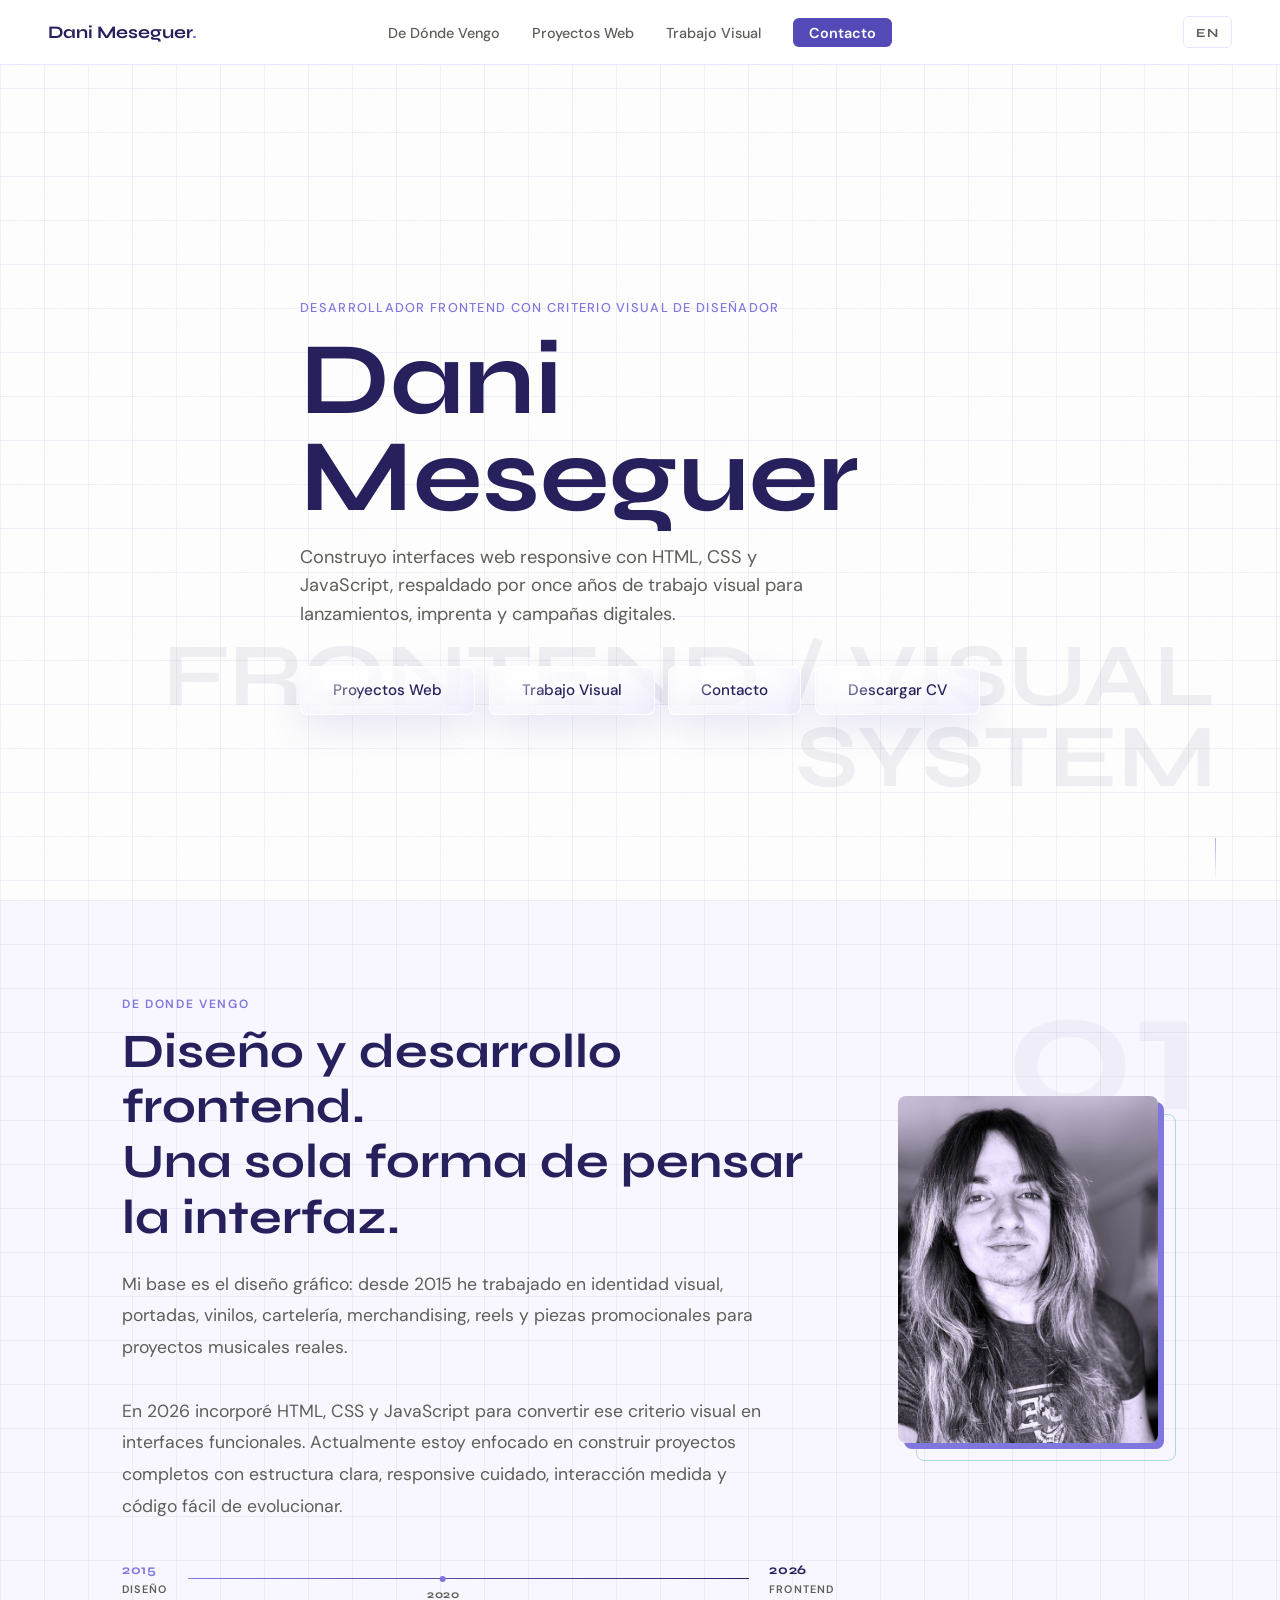
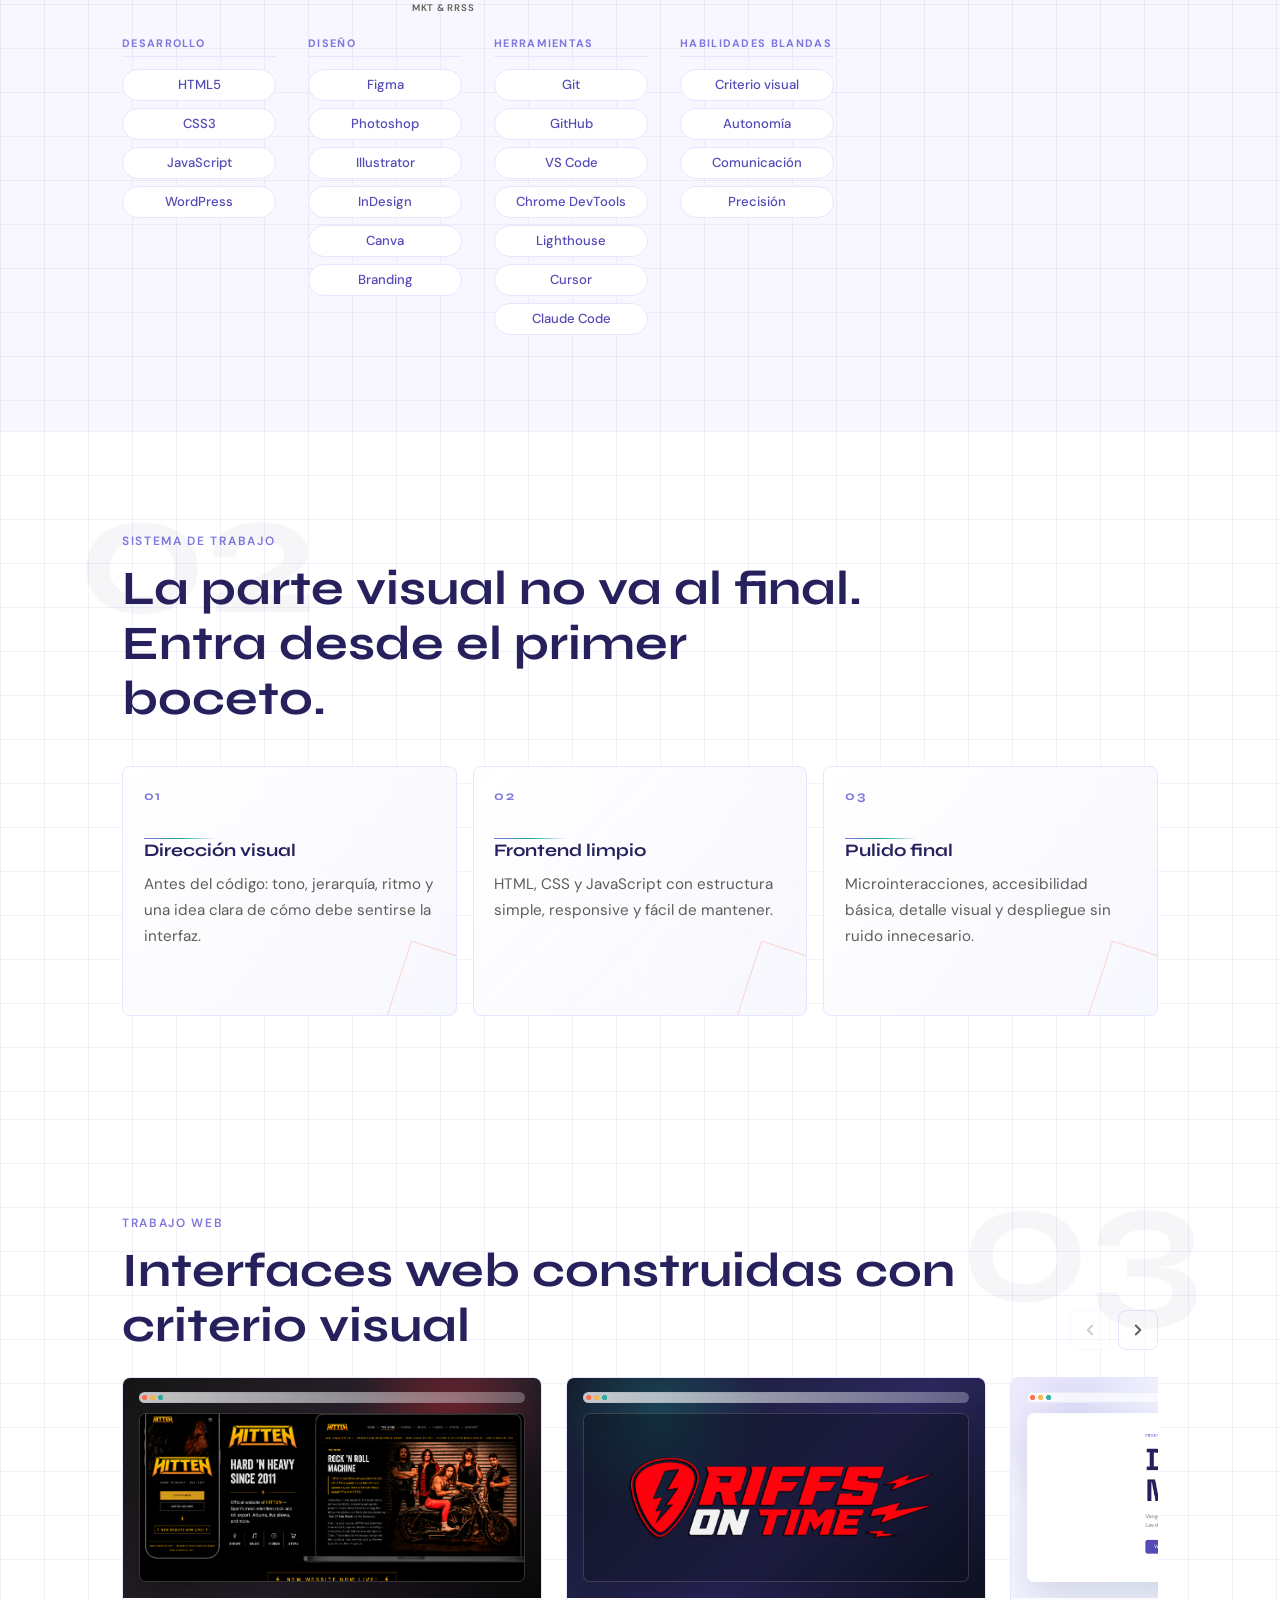
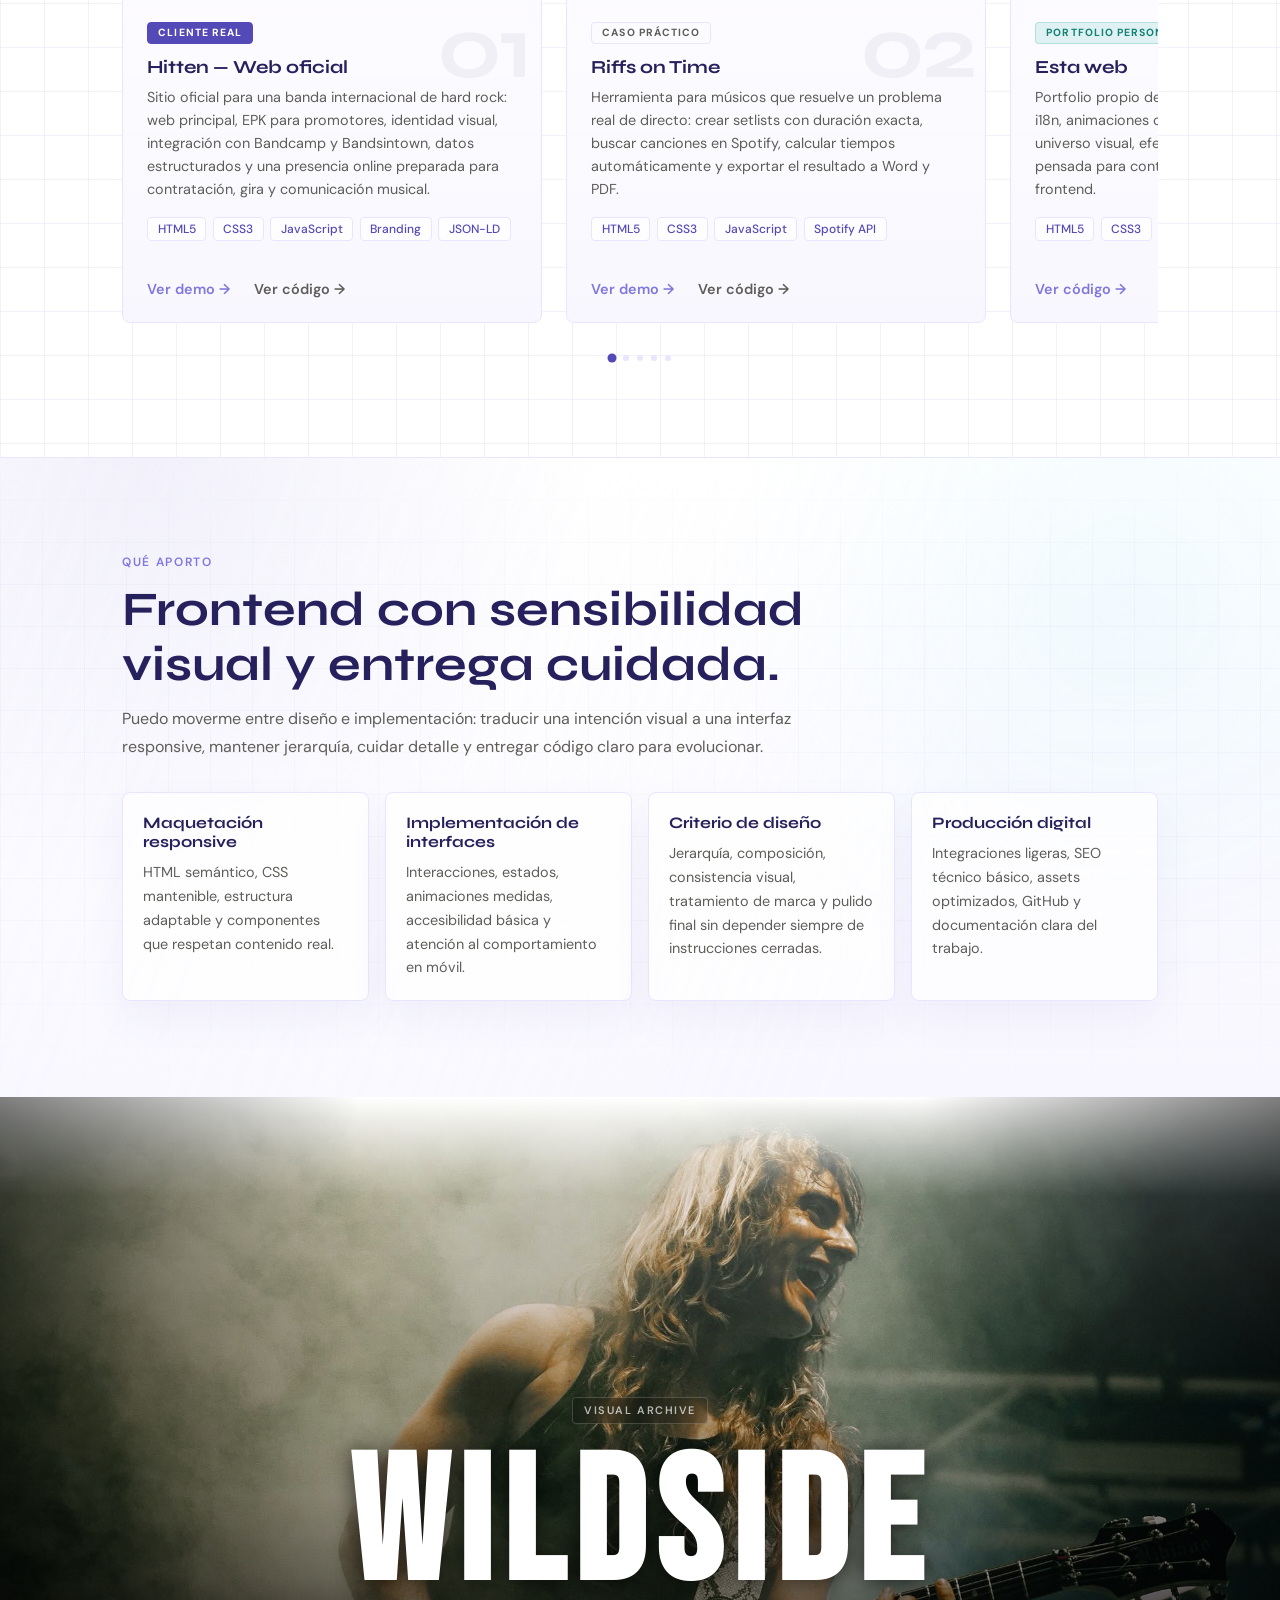
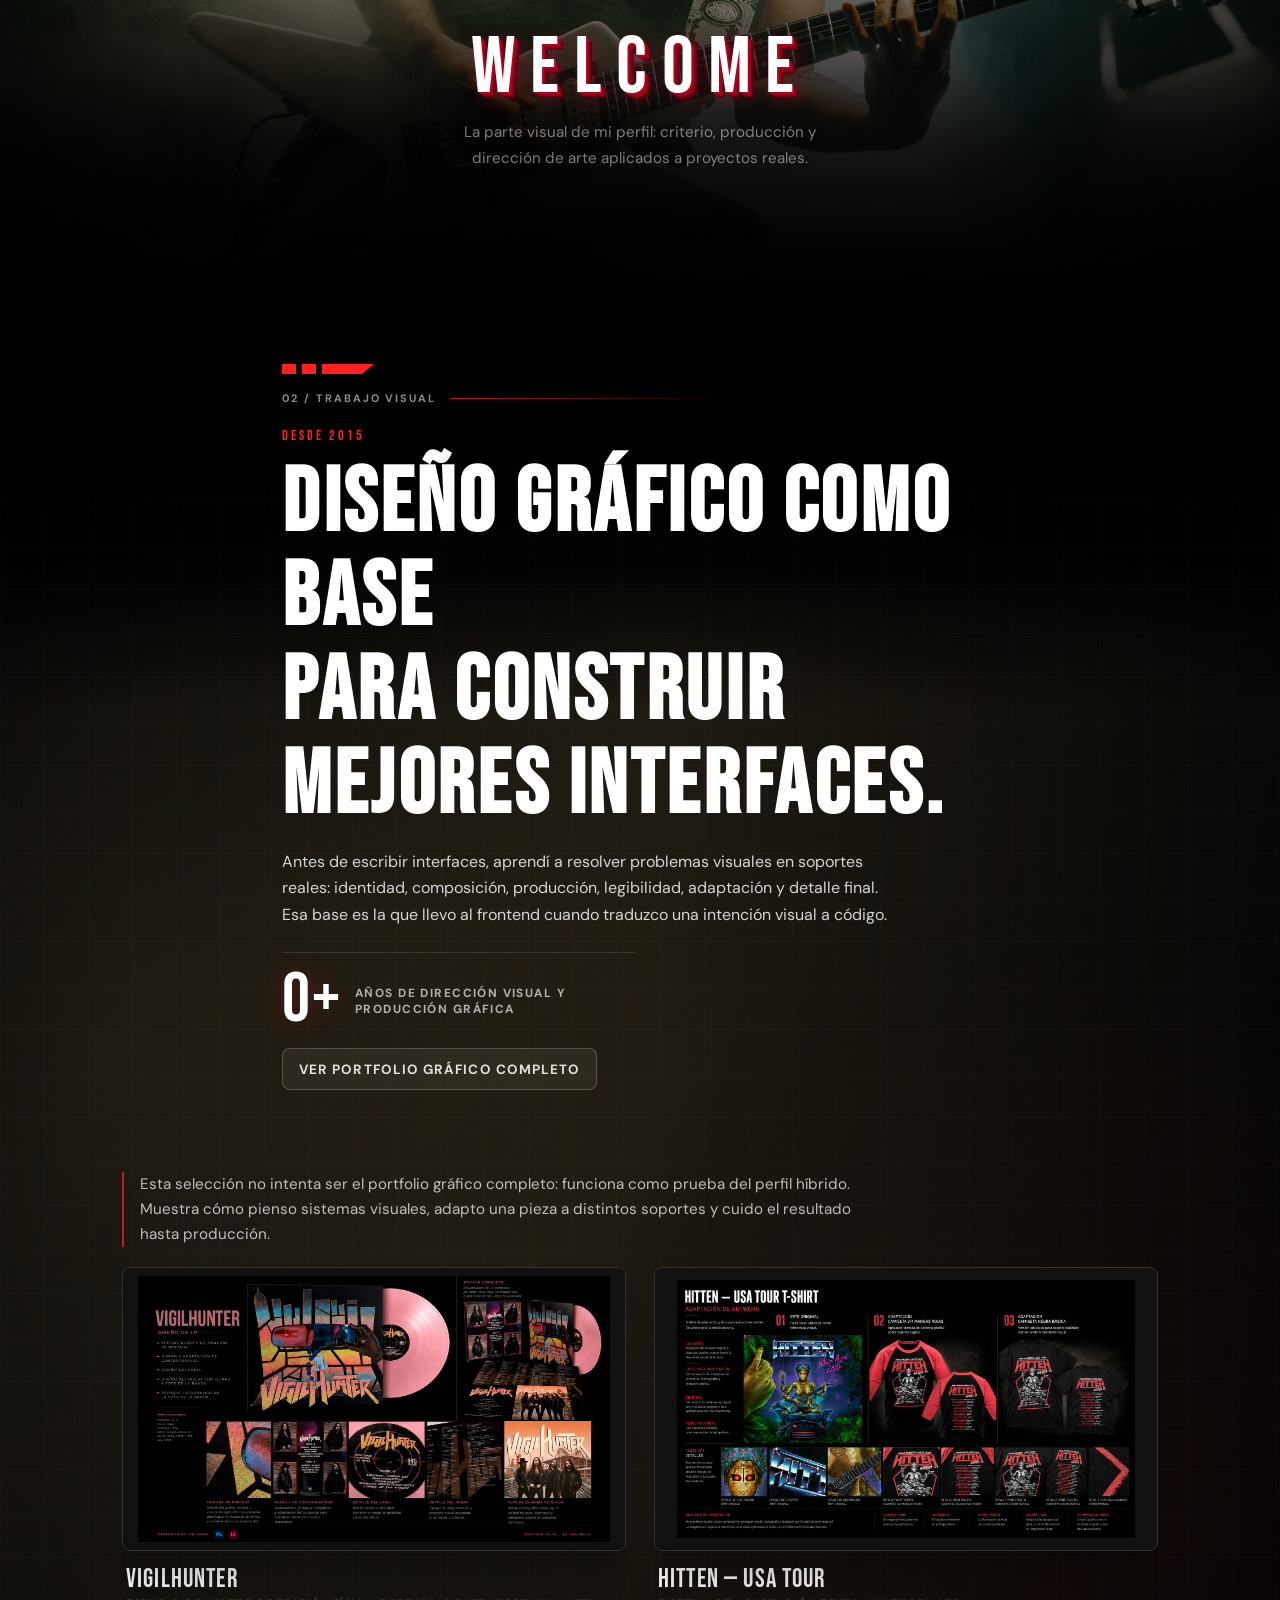
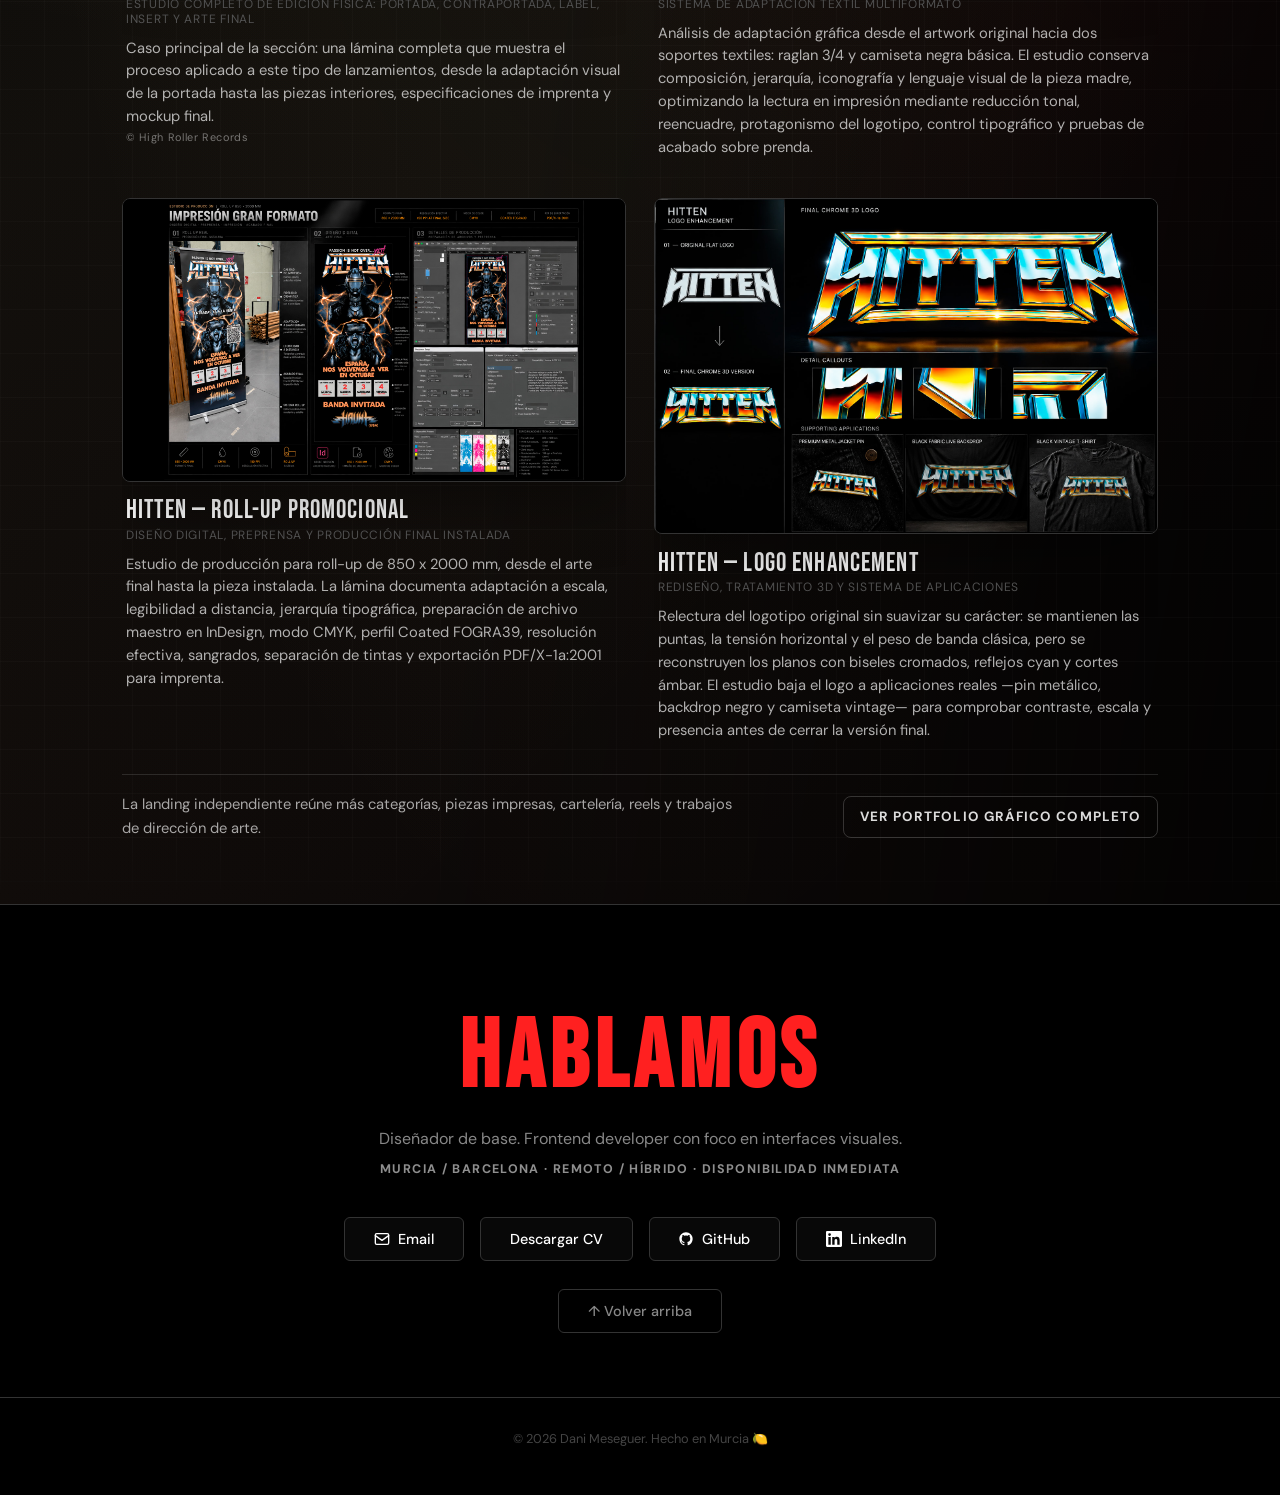
==== commit 8b063921: "Copy: cambiar 'música' por 'lanzamientos' en hero y meta descriptions" ====
--- a/index.html
+++ b/index.html
@@ -60,7 +60,7 @@
     <div class="container">
       <p class="hero-tag" data-i18n="heroTag">Desarrollador frontend con criterio visual de diseñador</p>
       <h1 class="hero-title">Dani<br>Meseguer</h1>
-      <p class="hero-subtitle" data-i18n="heroSubtitle">Construyo interfaces web responsive con HTML, CSS y JavaScript, respaldado por once años de trabajo visual para música, imprenta y campañas digitales.</p>
+      <p class="hero-subtitle" data-i18n="heroSubtitle">Construyo interfaces web responsive con HTML, CSS y JavaScript, respaldado por once años de trabajo visual para lanzamientos, imprenta y campañas digitales.</p>
       <div class="hero-ctas">
         <a href="#proyectos" class="btn-secondary" data-i18n="heroCtaWeb">Proyectos Web</a>
         <a href="#transicion" class="btn-secondary" data-i18n="heroCtaVisual">Trabajo Visual</a>
--- a/hero.css
+++ b/hero.css
@@ -198,6 +198,10 @@
   .hero-title { font-size: clamp(3rem, 16vw, 4.6rem); }
   .hero::after { right: 1rem; bottom: 5rem; font-size: 2.8rem; }
   .hero-scroll { display: none; }
+  .hero-ctas {
+    display: grid;
+    grid-template-columns: 1fr 1fr;
+  }
 }
 
 @media (max-height: 780px) and (min-width: 901px) {
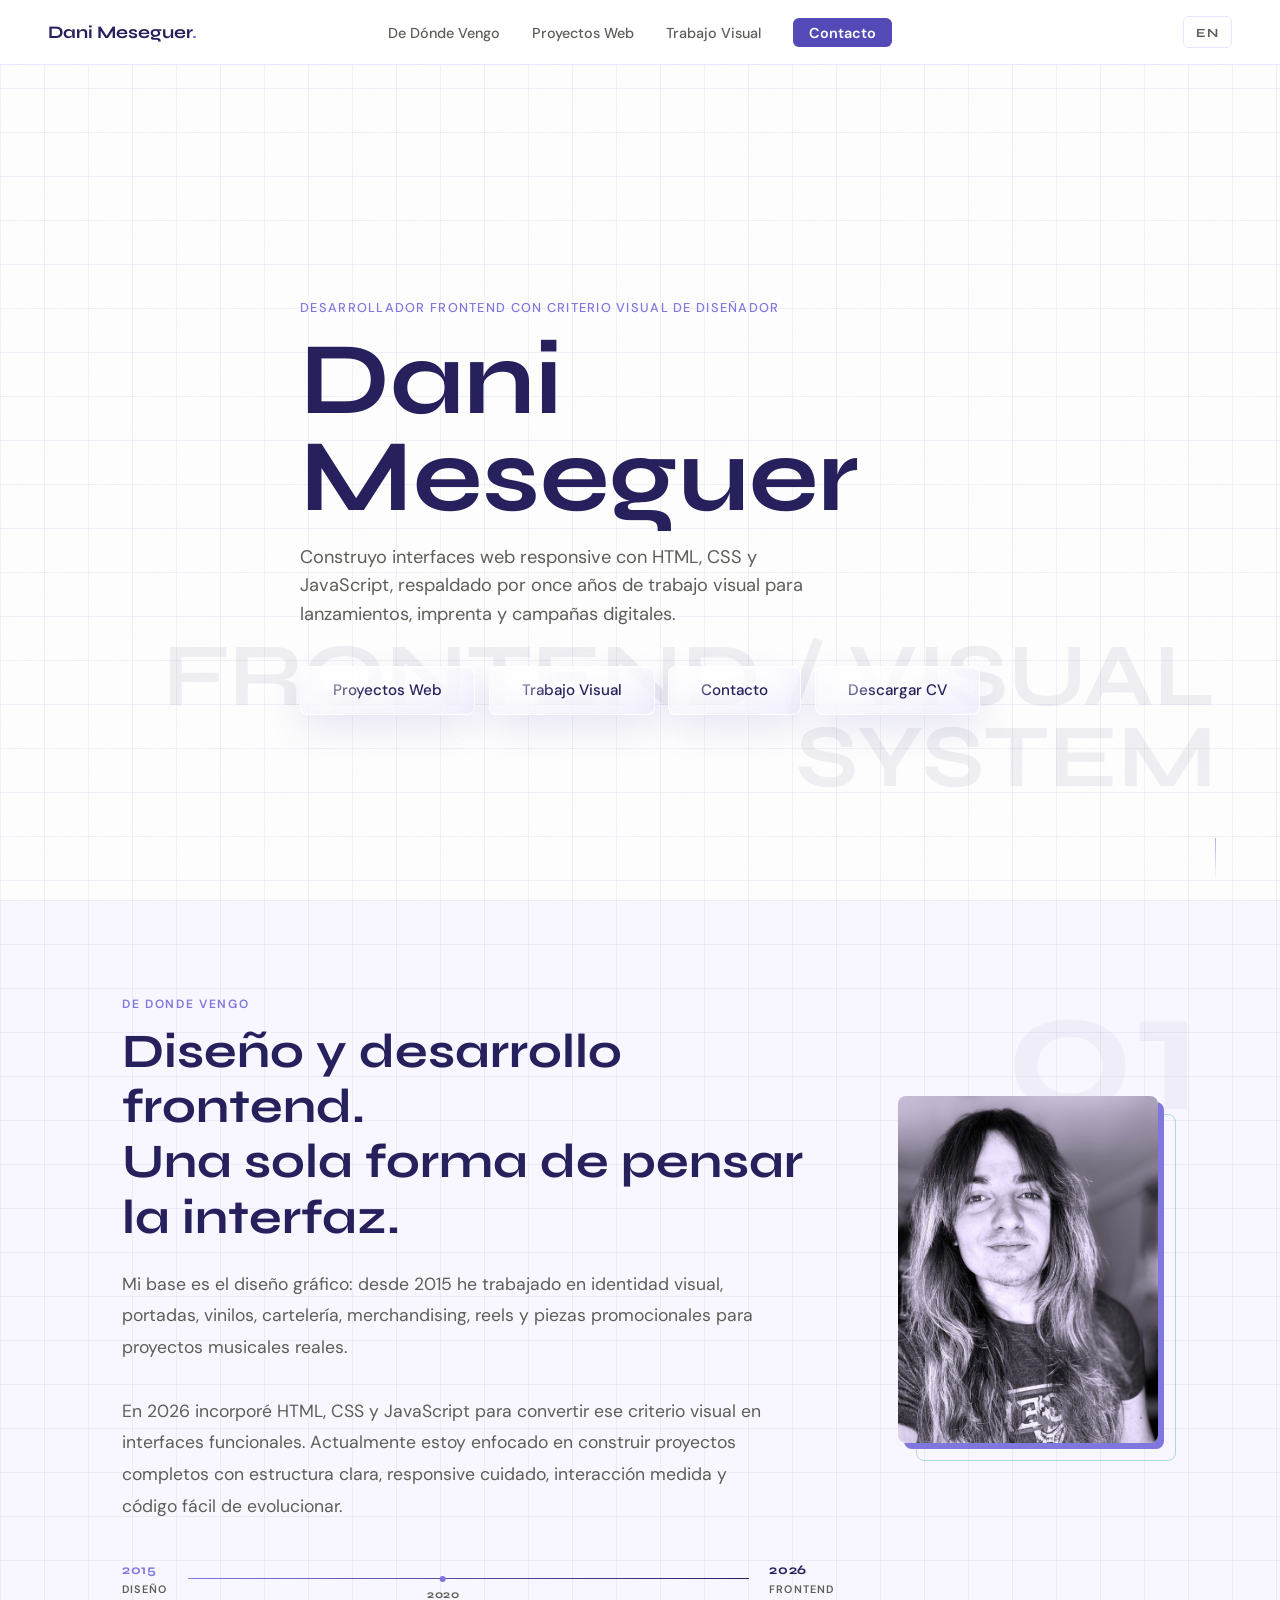
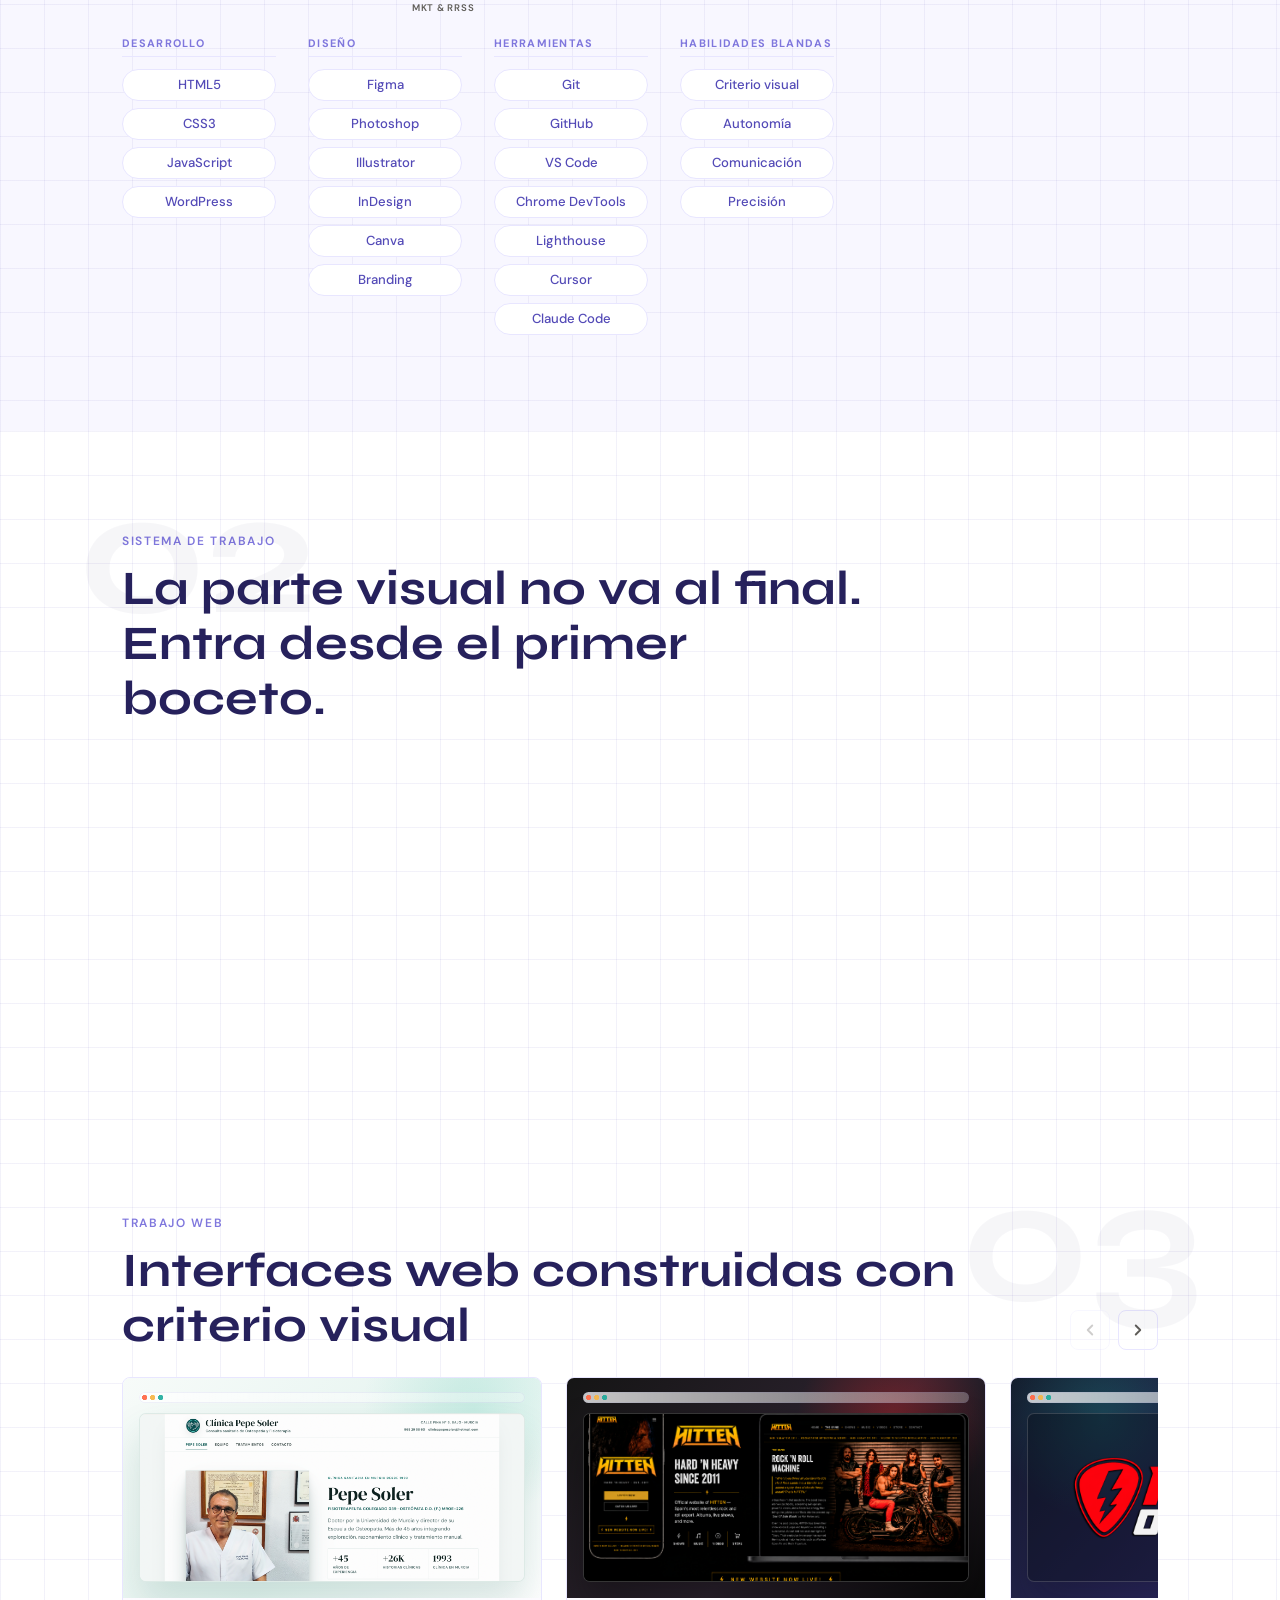
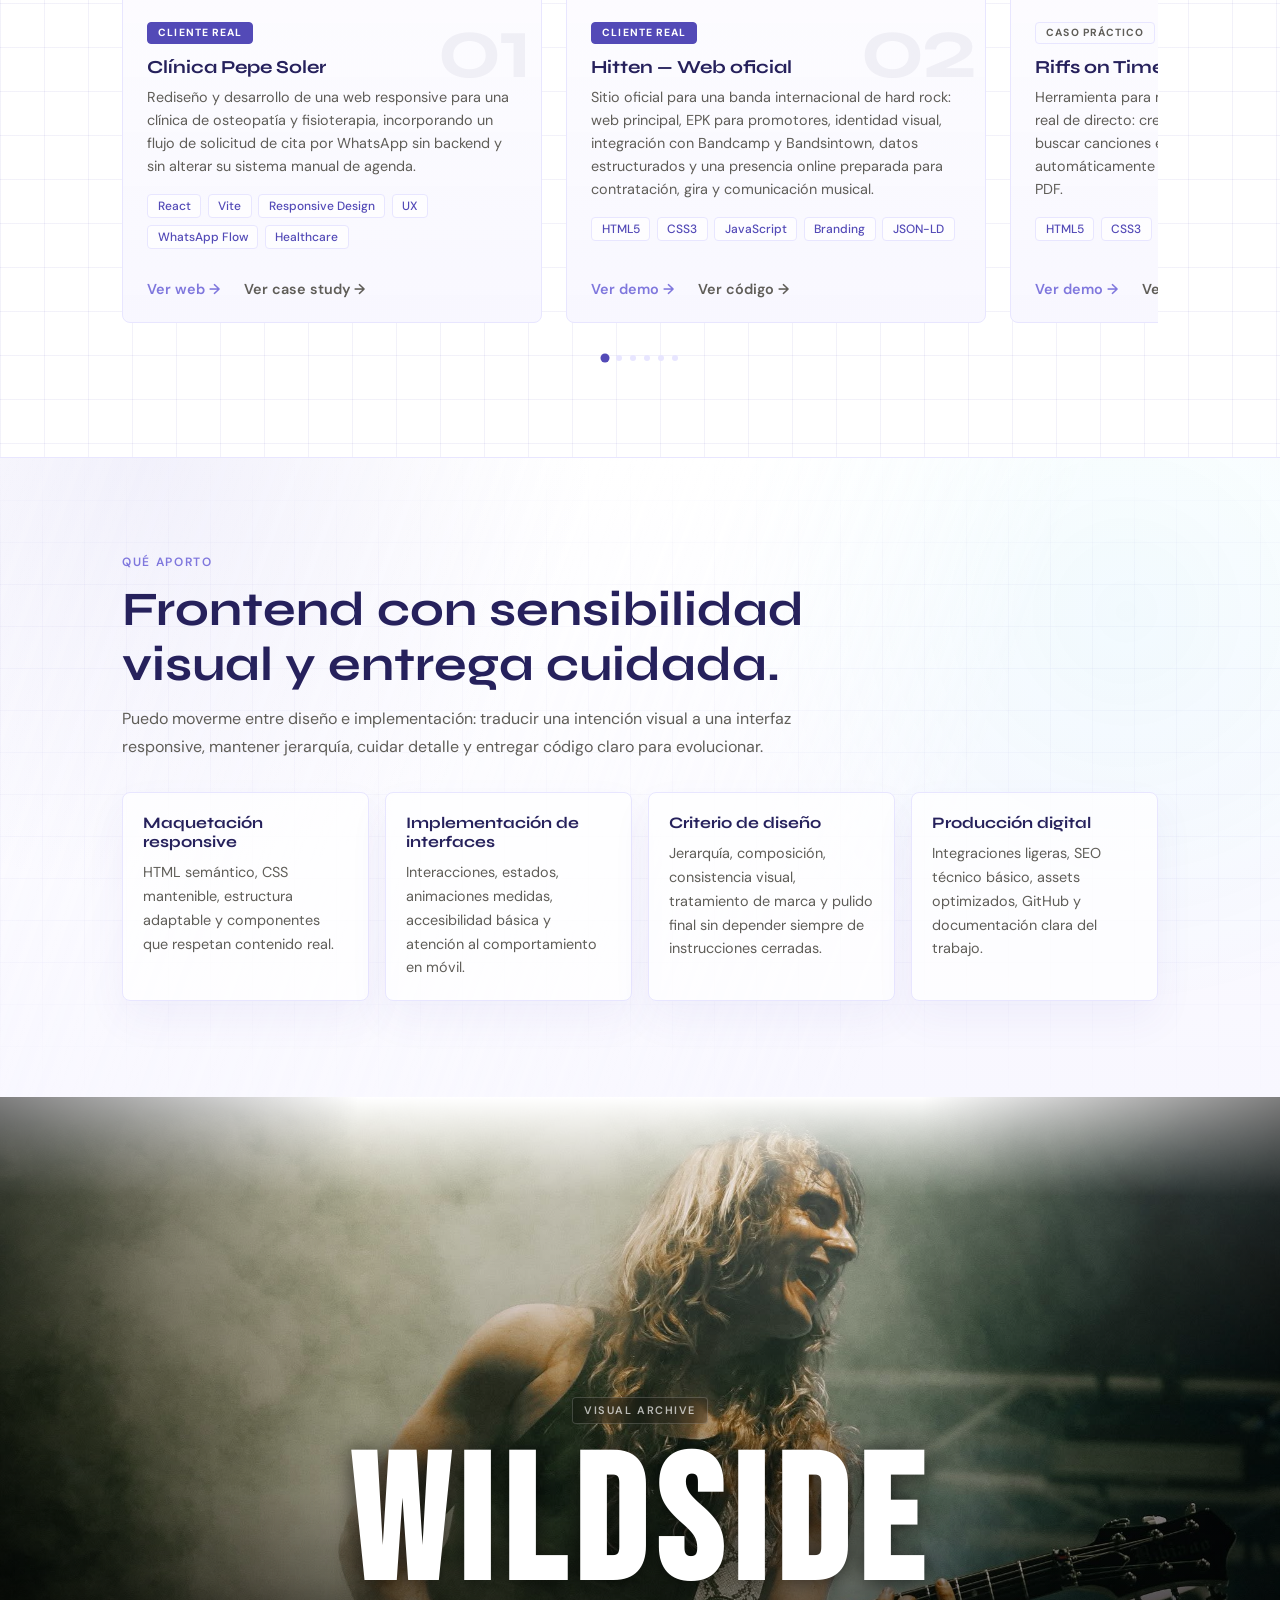
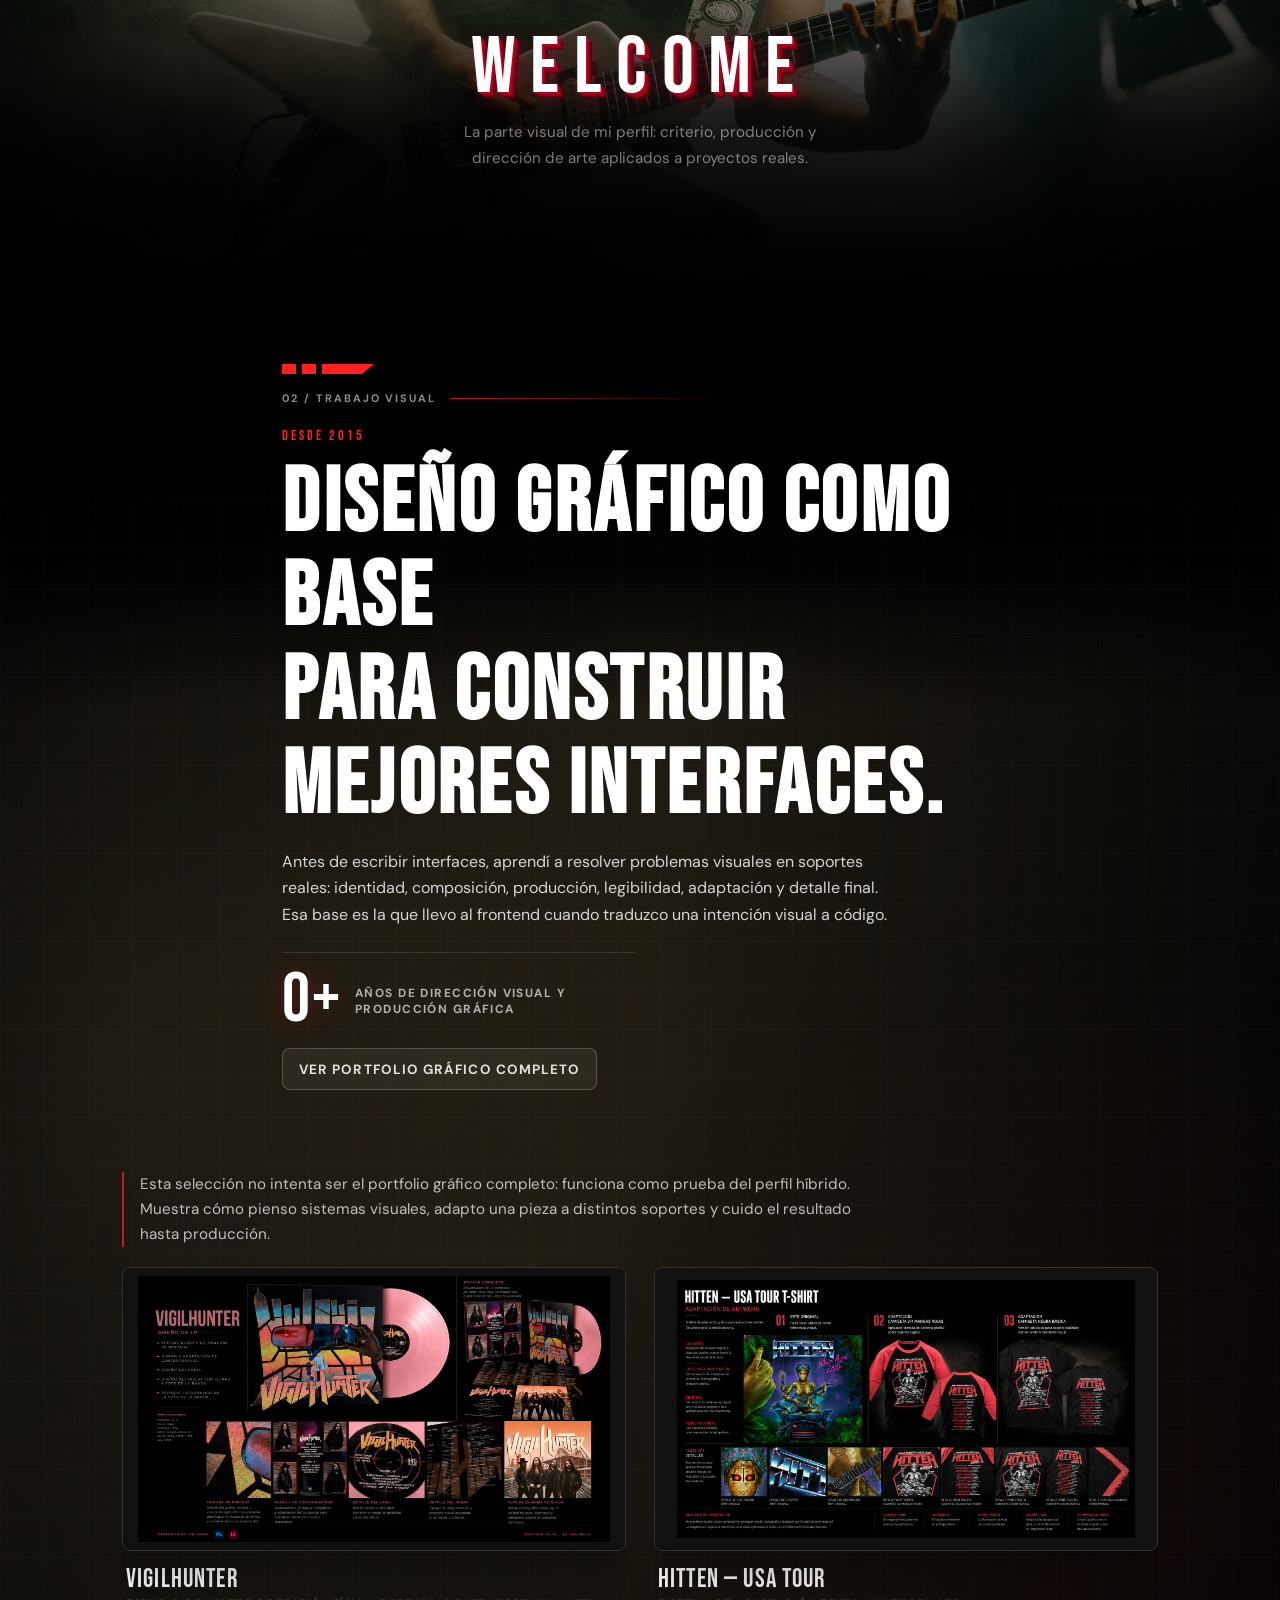
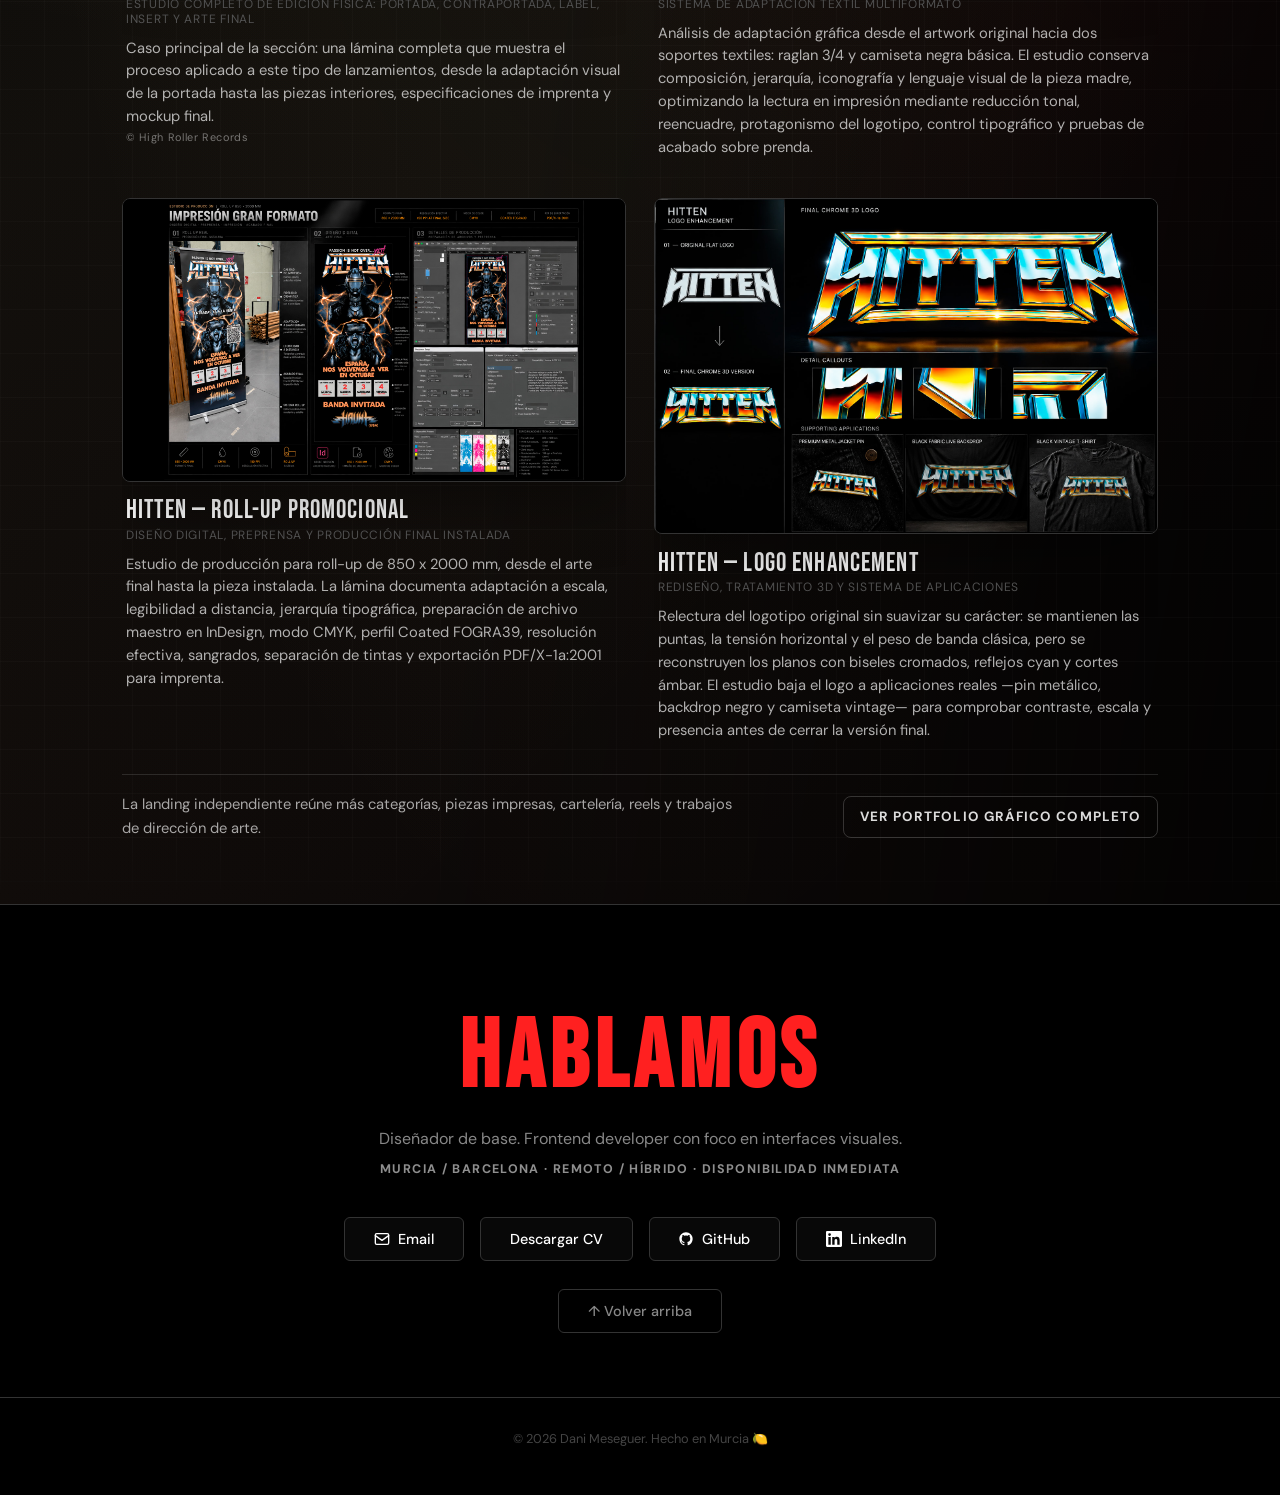
==== commit c2bfeba1: "Accesibilidad y compatibilidad cross-browser - Prefijo -webkit-backdrop-filter para Safari/iOS en na" ====
--- a/index.html
+++ b/index.html
@@ -30,6 +30,8 @@
   <link rel="stylesheet" href="contact.css">
 </head>
 <body>
+
+  <a href="#hero" class="skip-link" data-i18n="skipLink">Saltar al contenido</a>
 
   <!-- NAVBAR -->
   <nav class="navbar" id="navbar" aria-label="Navegación principal">
@@ -65,7 +67,7 @@
         <a href="#proyectos" class="btn-secondary" data-i18n="heroCtaWeb">Proyectos Web</a>
         <a href="#transicion" class="btn-secondary" data-i18n="heroCtaVisual">Trabajo Visual</a>
         <a href="#contacto" class="btn-secondary" data-i18n="heroCtaContact">Contacto</a>
-        <a href="img/diseno-grafico/CV%20Daniel%20Meseguer%202026%20ES.pdf" class="btn-secondary" data-i18n="heroCtaCv" data-cv-link download>Descargar CV</a>
+        <a href="img/CV%20Daniel%20Meseguer%202026%20ES.pdf" class="btn-secondary" data-i18n="heroCtaCv" data-cv-link download>Descargar CV</a>
       </div>
     </div>
     <div class="hero-scroll" aria-hidden="true">
@@ -206,12 +208,36 @@
 
       <div class="proyectos-grid" id="proyectosSlider">
 
+        <article class="proyecto-card proyecto-card--pepe">
+          <div class="proyecto-img">
+            <img src="img/Pepe%20Soler%20Case%20Study/assets/Captura%20de%20pantalla%202026-06-17%20a%20las%2013.56.04.png" alt="Web de Clínica Pepe Soler" loading="lazy">
+          </div>
+          <div class="proyecto-info">
+            <span class="card-num" aria-hidden="true">01</span>
+            <span class="card-badge card-badge--real" data-i18n="badgeReal">Cliente real</span>
+            <h3 data-i18n="card6Title">Clínica Pepe Soler</h3>
+            <p data-i18n="card6Desc">Rediseño y desarrollo de una web responsive para una clínica de osteopatía y fisioterapia, incorporando un flujo de solicitud de cita por WhatsApp sin backend y sin alterar su sistema manual de agenda.</p>
+            <div class="proyecto-tags">
+              <span class="tag-small">React</span>
+              <span class="tag-small">Vite</span>
+              <span class="tag-small">Responsive Design</span>
+              <span class="tag-small">UX</span>
+              <span class="tag-small">WhatsApp Flow</span>
+              <span class="tag-small">Healthcare</span>
+            </div>
+            <div class="proyecto-links">
+              <a href="https://clinica-pepe-soler.vercel.app/" target="_blank" rel="noopener noreferrer" class="proyecto-link" aria-label="Ver web de Clínica Pepe Soler" data-i18n="cardWeb" data-i18n-aria="ariaWeb6">Ver web →</a>
+              <a href="clinica-pepe-soler-case-study.html" class="proyecto-link-secondary" aria-label="Ver case study de Clínica Pepe Soler" data-i18n="cardCaseStudy" data-i18n-aria="ariaCase6">Ver case study →</a>
+            </div>
+          </div>
+        </article>
+
         <article class="proyecto-card proyecto-card--hitten">
           <div class="proyecto-img">
             <img src="img/webhitten-thumb.png" alt="Web oficial de Hitten" loading="lazy">
           </div>
           <div class="proyecto-info">
-            <span class="card-num" aria-hidden="true">01</span>
+            <span class="card-num" aria-hidden="true">02</span>
             <span class="card-badge card-badge--real" data-i18n="badgeReal">Cliente real</span>
             <h3 data-i18n="card5Title">Hitten — Web oficial</h3>
             <p data-i18n="card5Desc">Sitio oficial para una banda internacional de hard rock: web principal, EPK para promotores, identidad visual, integración con Bandcamp y Bandsintown, datos estructurados y una presencia online preparada para contratación, gira y comunicación musical.</p>
@@ -234,7 +260,7 @@
             <img src="img/riffsontimelogo.png" alt="Captura de Riffs on Time" loading="lazy">
           </div>
           <div class="proyecto-info">
-            <span class="card-num" aria-hidden="true">02</span>
+            <span class="card-num" aria-hidden="true">03</span>
             <span class="card-badge card-badge--practice" data-i18n="badgePractice">Caso práctico</span>
             <h3 data-i18n="card1Title">Riffs on Time</h3>
             <p data-i18n="card1Desc">Herramienta para músicos que resuelve un problema real de directo: crear setlists con duración exacta, buscar canciones en Spotify, calcular tiempos automáticamente y exportar el resultado a Word y PDF.</p>
@@ -256,7 +282,7 @@
             <img src="img/captura-portfolio.png" alt="Captura de esta web" loading="lazy">
           </div>
           <div class="proyecto-info">
-            <span class="card-num" aria-hidden="true">03</span>
+            <span class="card-num" aria-hidden="true">04</span>
             <span class="card-badge card-badge--own" data-i18n="badgeOwn">Portfolio personal</span>
             <h3 data-i18n="card4Title">Esta web</h3>
             <p data-i18n="card4Desc">Portfolio propio desarrollado sin dependencias: sistema i18n, animaciones con IntersectionObserver, doble universo visual, efectos CSS y estructura responsive pensada para contar un perfil híbrido sin perder foco frontend.</p>
@@ -277,7 +303,7 @@
             <img src="img/webanimals-thumb.png" alt="Captura de Clínica Animals" loading="lazy">
           </div>
           <div class="proyecto-info">
-            <span class="card-num" aria-hidden="true">04</span>
+            <span class="card-num" aria-hidden="true">05</span>
             <span class="card-badge card-badge--practice" data-i18n="badgePractice">Caso práctico</span>
             <h3 data-i18n="card3Title">Clínica Animals</h3>
             <p data-i18n="card3Desc">Web informativa para una clínica veterinaria con bilingüismo catalán/español, estado de apertura en tiempo real y carrusel automático de reseñas. Animaciones con IntersectionObserver, tarjetas de veterinarios con flip 3D en CSS y CTA directo a WhatsApp.</p>
@@ -299,7 +325,7 @@
             <img src="img/logoheader.png" alt="Captura de Best Nutrition" loading="lazy">
           </div>
           <div class="proyecto-info">
-            <span class="card-num" aria-hidden="true">05</span>
+            <span class="card-num" aria-hidden="true">06</span>
             <span class="card-badge card-badge--practice" data-i18n="badgePractice">Caso práctico</span>
             <h3 data-i18n="card2Title">Best Nutrition</h3>
             <p data-i18n="card2Desc">Web multi-página para una clínica de nutrición con sistema de reserva de citas funcional. Selección de servicio, fecha y franja horaria con validación en cliente, gestión de disponibilidad y confirmación de cita en tiempo real.</p>
@@ -324,6 +350,7 @@
         <button class="dot" data-idx="2" aria-label="Ir al proyecto 3"></button>
         <button class="dot" data-idx="3" aria-label="Ir al proyecto 4"></button>
         <button class="dot" data-idx="4" aria-label="Ir al proyecto 5"></button>
+        <button class="dot" data-idx="5" aria-label="Ir al proyecto 6"></button>
       </div>
     </div>
   </section>
@@ -443,7 +470,7 @@
           <svg aria-hidden="true" width="16" height="16" viewBox="0 0 24 24" fill="none" stroke="currentColor" stroke-width="2" stroke-linecap="round" stroke-linejoin="round"><rect x="2" y="4" width="20" height="16" rx="2"/><path d="m2 7 10 7 10-7"/></svg>
           Email
         </a>
-        <a href="img/diseno-grafico/CV%20Daniel%20Meseguer%202026%20ES.pdf" class="contacto-pro-btn contacto-pro-btn--final" data-i18n="heroCtaCv" data-cv-link download>
+        <a href="img/CV%20Daniel%20Meseguer%202026%20ES.pdf" class="contacto-pro-btn contacto-pro-btn--final" data-i18n="heroCtaCv" data-cv-link download>
           Descargar CV
         </a>
         <a href="https://github.com/LoudAmps-Dev" target="_blank" rel="noopener noreferrer" class="contacto-pro-btn contacto-pro-btn--final">
--- a/style.css
+++ b/style.css
@@ -127,6 +127,24 @@
 .tag:hover { background: var(--pro-accent); color: white; border-color: var(--pro-accent); }
 
 /* ── ACCESIBILIDAD ── */
+.skip-link {
+  position: absolute;
+  top: -100px;
+  left: 1rem;
+  z-index: 2000;
+  background: var(--pro-title);
+  color: #fff;
+  padding: .75rem 1.25rem;
+  border-radius: 8px;
+  font-weight: 600;
+  transition: top 0.2s;
+}
+.skip-link:focus {
+  top: 1rem;
+  outline: 2px solid var(--pro-accent);
+  outline-offset: 2px;
+}
+
 a:focus-visible,
 button:focus-visible {
   outline: 2px solid var(--pro-accent);
--- a/navbar.css
+++ b/navbar.css
@@ -4,6 +4,7 @@
   top: 0; left: 0; right: 0;
   z-index: 100;
   background: rgba(255,255,255,0.92);
+  -webkit-backdrop-filter: blur(12px);
   backdrop-filter: blur(12px);
   border-bottom: 1px solid var(--pro-border);
   transition: box-shadow 0.3s;
@@ -128,6 +129,7 @@
     left: 0;
     right: 0;
     background: rgba(255,255,255,0.97);
+    -webkit-backdrop-filter: blur(12px);
     backdrop-filter: blur(12px);
     border-bottom: 1px solid var(--pro-border);
     padding: 1rem 0;
--- a/hero.css
+++ b/hero.css
@@ -133,6 +133,7 @@
     inset 0 1px 0 rgba(255,255,255,0.88),
     inset 0 -18px 32px rgba(127,119,221,0.08),
     0 14px 34px rgba(83,74,183,0.12);
+  -webkit-backdrop-filter: blur(18px) saturate(1.35);
   backdrop-filter: blur(18px) saturate(1.35);
 }
 
--- a/about.css
+++ b/about.css
@@ -142,6 +142,7 @@
   opacity: 0;
   transform: translateY(24px);
   transition: opacity .5s, transform .28s cubic-bezier(.16,1,.3,1), border-color .28s, box-shadow .28s;
+  min-width: 0;
 }
 
 .studio-card::before {
@@ -196,12 +197,14 @@
   color: var(--pro-title);
   font-size: 1.1rem;
   margin-bottom: .7rem;
+  overflow-wrap: anywhere;
 }
 
 .studio-card p {
   color: var(--pro-secondary);
   line-height: 1.7;
   font-size: .95rem;
+  overflow-wrap: anywhere;
 }
 
 /* ── TIMELINE ── */
@@ -317,6 +320,28 @@
     width: 100%;
     text-align: center;
   }
+
+  .studio-card {
+    min-height: 0;
+    padding: 1.1rem;
+  }
+
+  .studio-card::before {
+    left: 1.1rem;
+    right: 1.1rem;
+    top: 3.65rem;
+  }
+
+  .studio-card::after {
+    right: -26px;
+    bottom: -26px;
+    width: 72px;
+    height: 72px;
+  }
+
+  .studio-index {
+    margin-bottom: 1.65rem;
+  }
 }
 
 @media (prefers-reduced-motion: reduce) {
--- a/projects.css
+++ b/projects.css
@@ -68,6 +68,7 @@
   gap: 1.5rem;
   padding-bottom: 1.5rem;
   scrollbar-width: none;
+  max-width: 100%;
 }
 
 .proyectos-grid::-webkit-scrollbar { display: none; }
@@ -112,9 +113,11 @@
   opacity: 0;
   transform: translateY(28px);
   flex: 0 0 420px;
+  max-width: 100%;
   scroll-snap-align: start;
   position: relative;
   isolation: isolate;
+  min-width: 0;
 }
 
 .proyecto-card::before {
@@ -207,6 +210,19 @@
   box-shadow: 0 22px 38px rgba(0,0,0,0.34);
 }
 
+.proyecto-card--pepe .proyecto-img {
+  background:
+    radial-gradient(circle at 84% 14%, rgba(91,202,178,0.24), transparent 28%),
+    linear-gradient(135deg, #f7fbf9, #e6f4f0 54%, #ffffff);
+}
+
+.proyecto-card--pepe .proyecto-img img {
+  object-position: top center;
+  border-color: rgba(35,105,95,0.12);
+  background: #f7fbf9;
+  box-shadow: 0 22px 38px rgba(35,105,95,0.16);
+}
+
 .proyecto-card--riffs .proyecto-img {
   background:
     radial-gradient(circle at 22% 18%, rgba(24,169,153,0.28), transparent 28%),
@@ -249,6 +265,7 @@
   flex-direction: column;
   position: relative;
   overflow: hidden;
+  min-width: 0;
 }
 
 .proyecto-info h3 {
@@ -257,9 +274,16 @@
   font-weight: 700;
   color: var(--pro-title);
   margin-bottom: .5rem;
-}
-
-.proyecto-info p { font-size: .9rem; color: var(--pro-secondary); margin-bottom: 1rem; line-height: 1.6; }
+  overflow-wrap: anywhere;
+}
+
+.proyecto-info p {
+  font-size: .9rem;
+  color: var(--pro-secondary);
+  margin-bottom: 1rem;
+  line-height: 1.6;
+  overflow-wrap: anywhere;
+}
 
 .card-badge {
   display: inline-flex;
@@ -318,6 +342,7 @@
   font-size: .75rem;
   font-weight: 500;
   transition: transform .2s, border-color .2s, background .2s;
+  min-width: 0;
 }
 
 .proyecto-links {
@@ -414,6 +439,7 @@
   padding: 1.25rem;
   min-height: 190px;
   box-shadow: 0 18px 42px rgba(83,74,183,0.06);
+  min-width: 0;
 }
 
 .value-card h3 {
@@ -427,6 +453,7 @@
   color: var(--pro-secondary);
   font-size: .9rem;
   line-height: 1.65;
+  overflow-wrap: anywhere;
 }
 
 @media (hover: hover) and (pointer: fine) {
@@ -457,12 +484,72 @@
 }
 
 /* ── RESPONSIVE ── */
-@media (max-width: 540px) {
-  .proyecto-card { flex: 0 0 85vw; }
-}
-
 @media (max-width: 980px) {
   .value-grid { grid-template-columns: repeat(2, minmax(0, 1fr)); }
+}
+
+@media (max-width: 720px) {
+  .proyectos-header {
+    align-items: flex-start;
+    gap: 1rem;
+  }
+
+  .slider-controls {
+    padding-top: .2rem;
+  }
+
+  .slider-btn {
+    width: 36px;
+    height: 36px;
+  }
+
+  .slider-btn svg {
+    width: 16px;
+    height: 16px;
+  }
+
+  .proyectos-grid {
+    gap: 1rem;
+    padding-bottom: 1rem;
+  }
+
+  .proyecto-card {
+    flex-basis: min(360px, calc(100vw - 2rem));
+    min-width: 0;
+  }
+
+  .proyecto-img {
+    height: 180px;
+    padding: 1.85rem .8rem .8rem;
+  }
+
+  .proyecto-info {
+    padding: 1.15rem;
+  }
+
+  .card-num {
+    top: .55rem;
+    right: .75rem;
+    font-size: 3.2rem;
+    opacity: .045;
+  }
+
+  .card-badge {
+    max-width: calc(100% - 4rem);
+  }
+
+  .proyecto-info h3 {
+    font-size: 1.05rem;
+  }
+
+  .proyecto-info p {
+    font-size: .88rem;
+  }
+
+  .tag-small {
+    font-size: .7rem;
+    padding: .18rem .5rem;
+  }
 }
 
 @media (max-width: 600px) {
@@ -470,6 +557,29 @@
   .frontend-value { padding: 4.5rem 0; }
   .value-grid { grid-template-columns: 1fr; }
   .value-card { min-height: 0; }
+}
+
+@media (max-width: 420px) {
+  .proyectos-header {
+    display: grid;
+  }
+
+  .proyecto-card {
+    flex-basis: calc(100vw - 2rem);
+  }
+
+  .proyecto-img {
+    height: 160px;
+  }
+
+  .card-num {
+    font-size: 2.65rem;
+  }
+
+  .proyecto-links {
+    display: grid;
+    gap: .55rem;
+  }
 }
 
 @media (prefers-reduced-motion: reduce) {
--- a/wildside.css
+++ b/wildside.css
@@ -88,6 +88,7 @@
   font-weight: 600;
   letter-spacing: .14em;
   text-transform: uppercase;
+  -webkit-backdrop-filter: blur(8px);
   backdrop-filter: blur(8px);
 }
 
@@ -620,6 +621,7 @@
   place-items: center;
   padding: clamp(1.25rem, 4vw, 3rem);
   background: rgba(0, 0, 0, 0.82);
+  -webkit-backdrop-filter: blur(18px);
   backdrop-filter: blur(18px);
   opacity: 0;
   pointer-events: none;
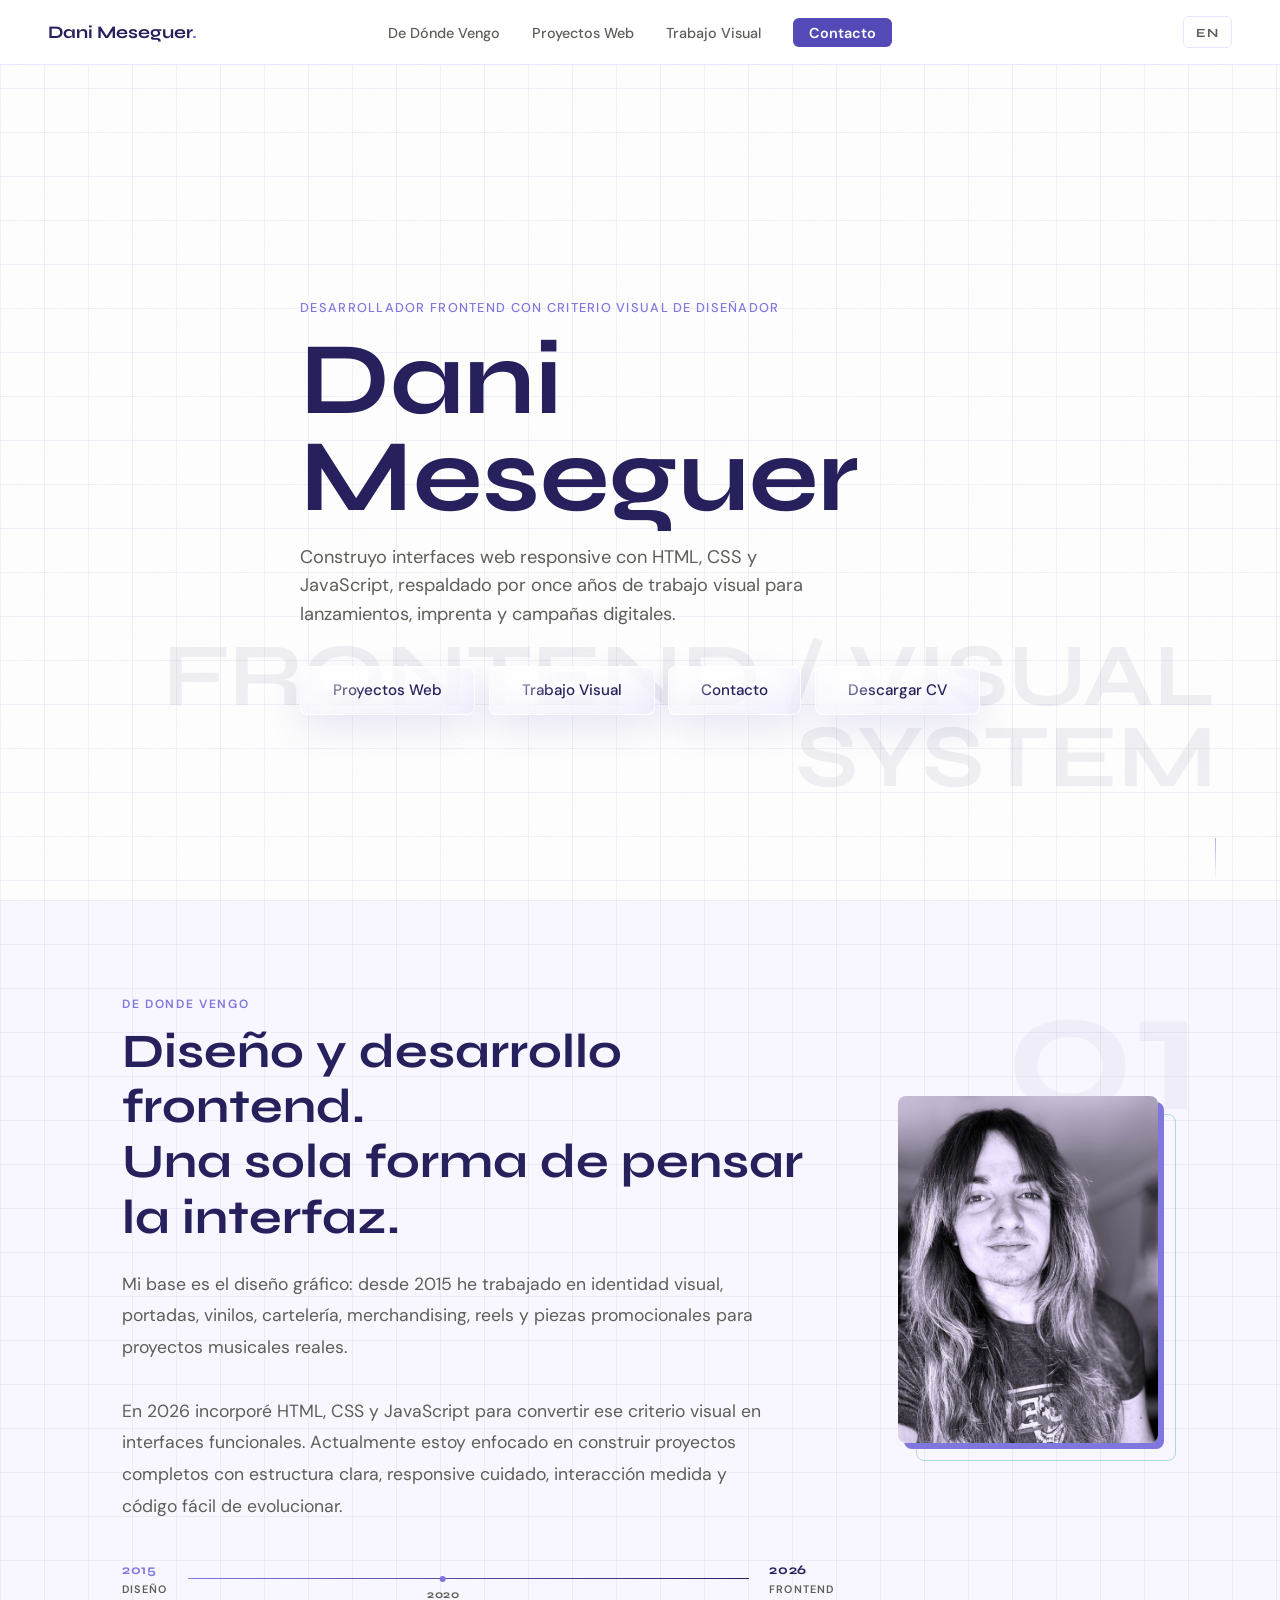
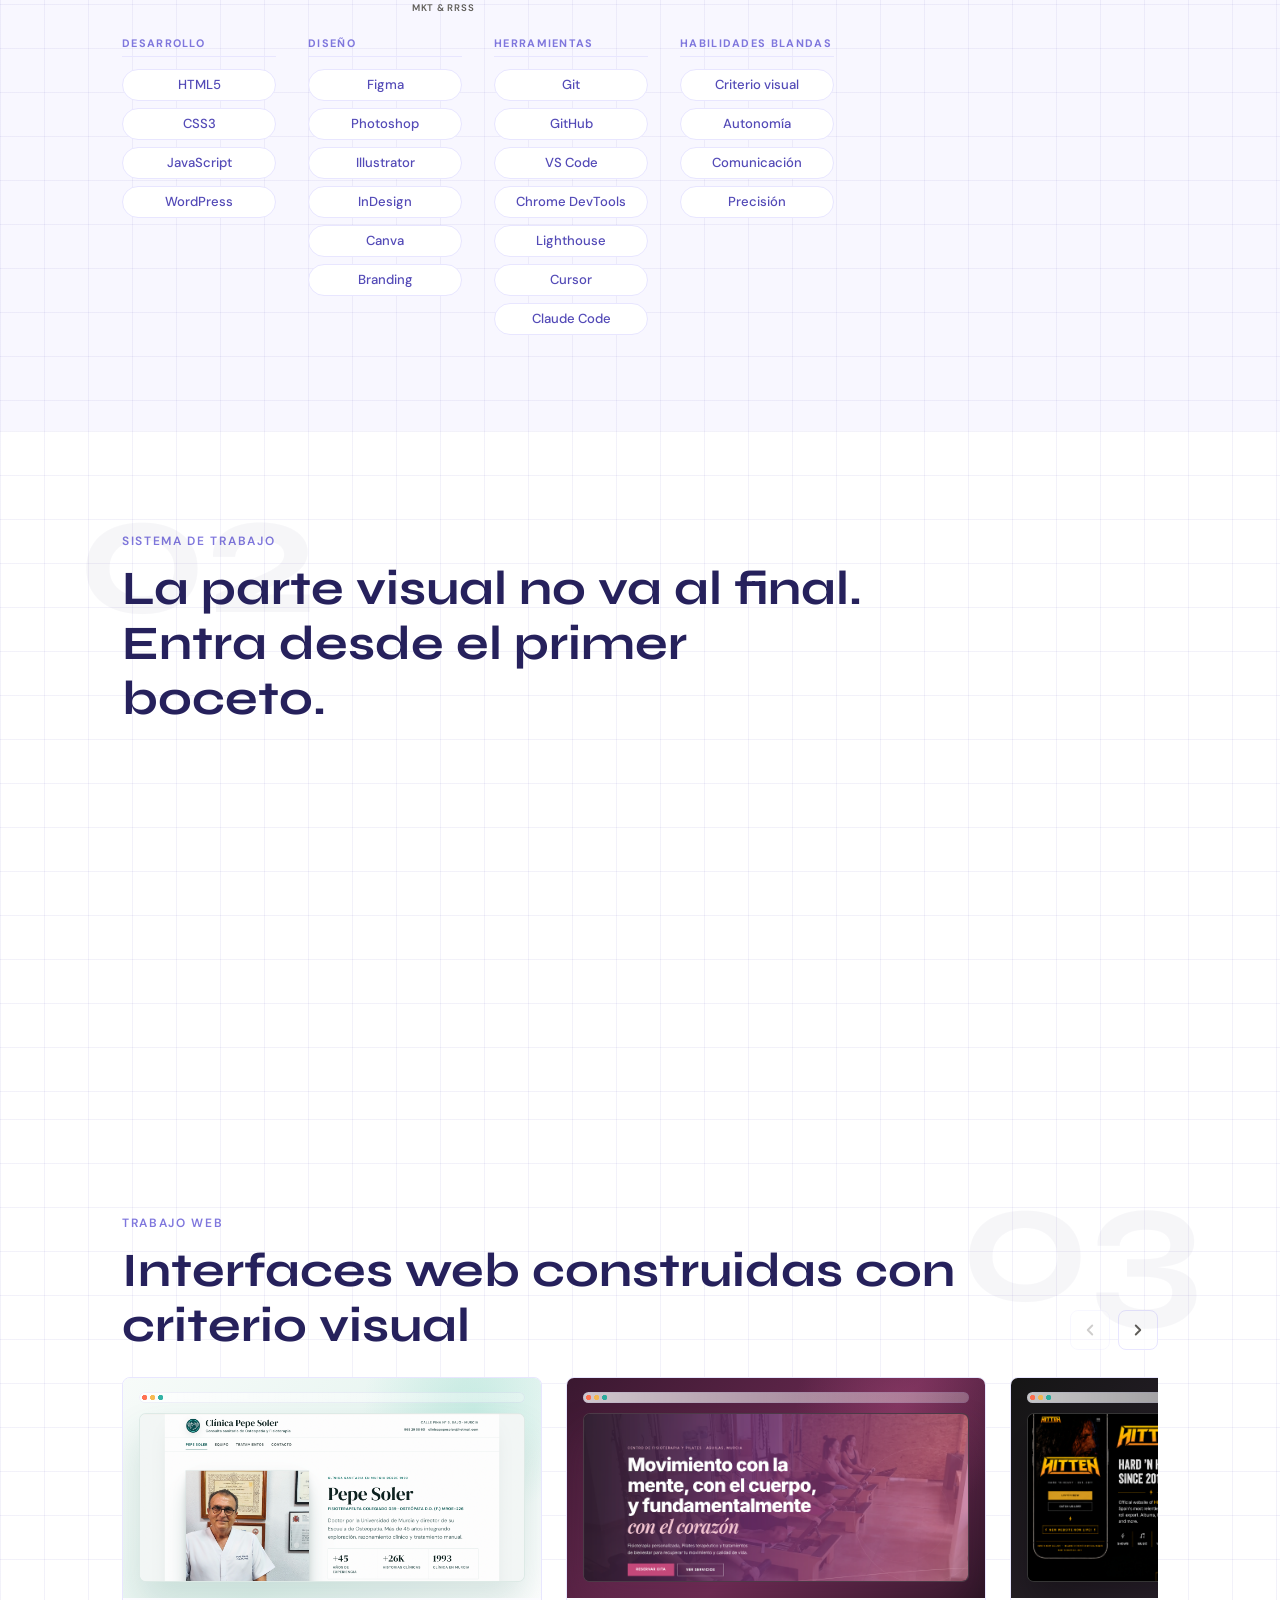
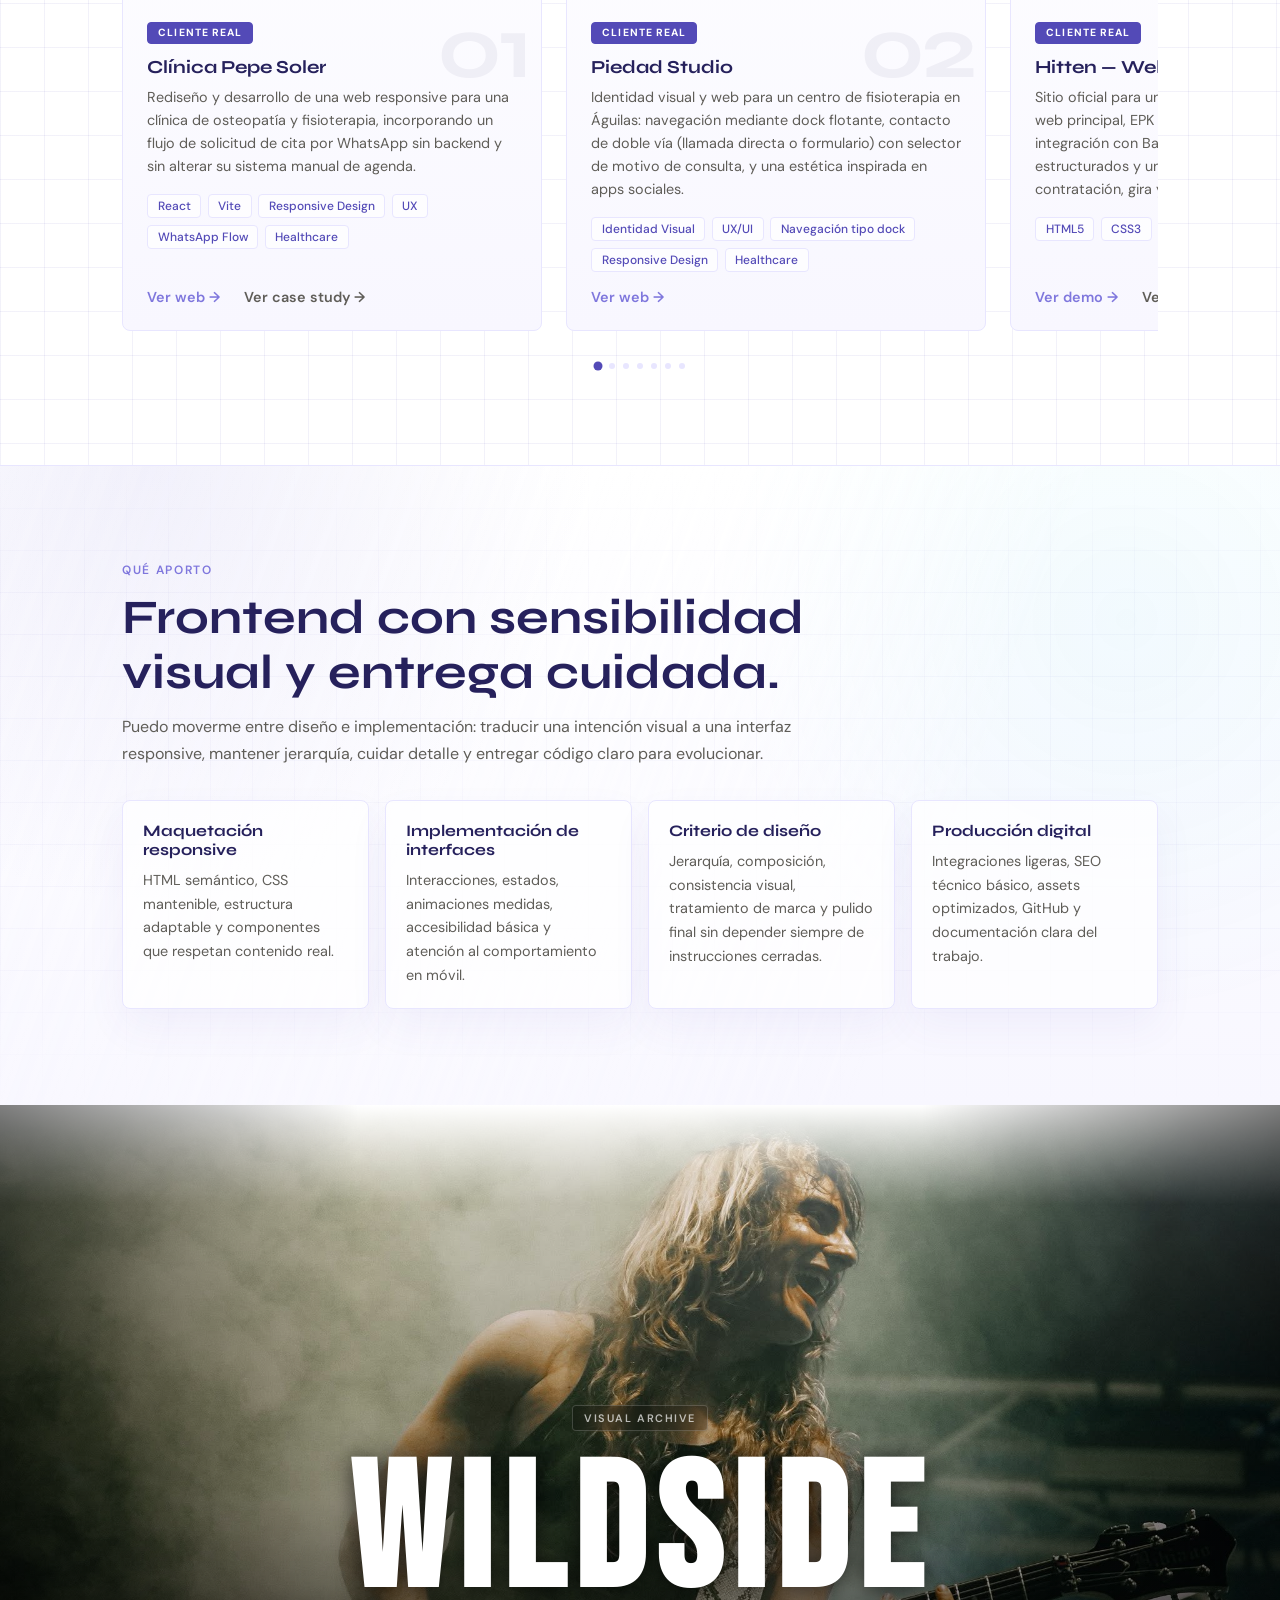
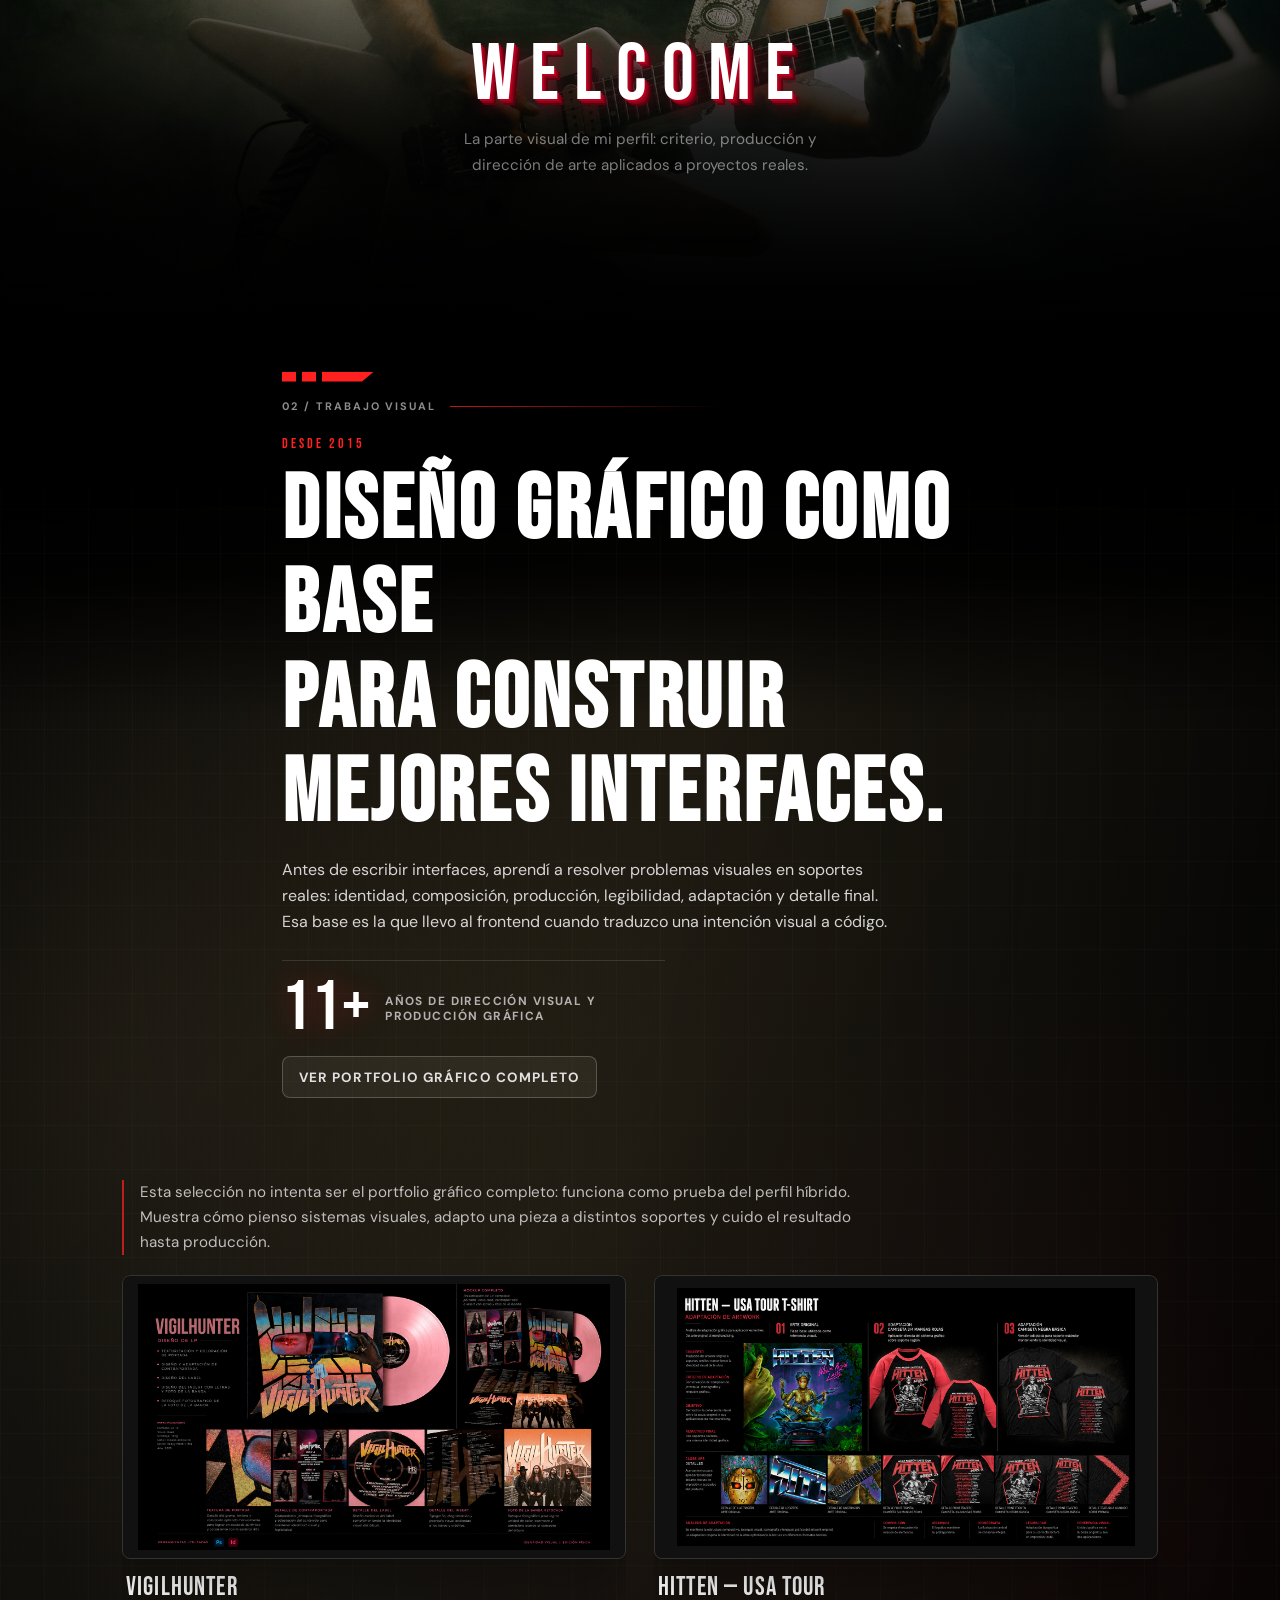
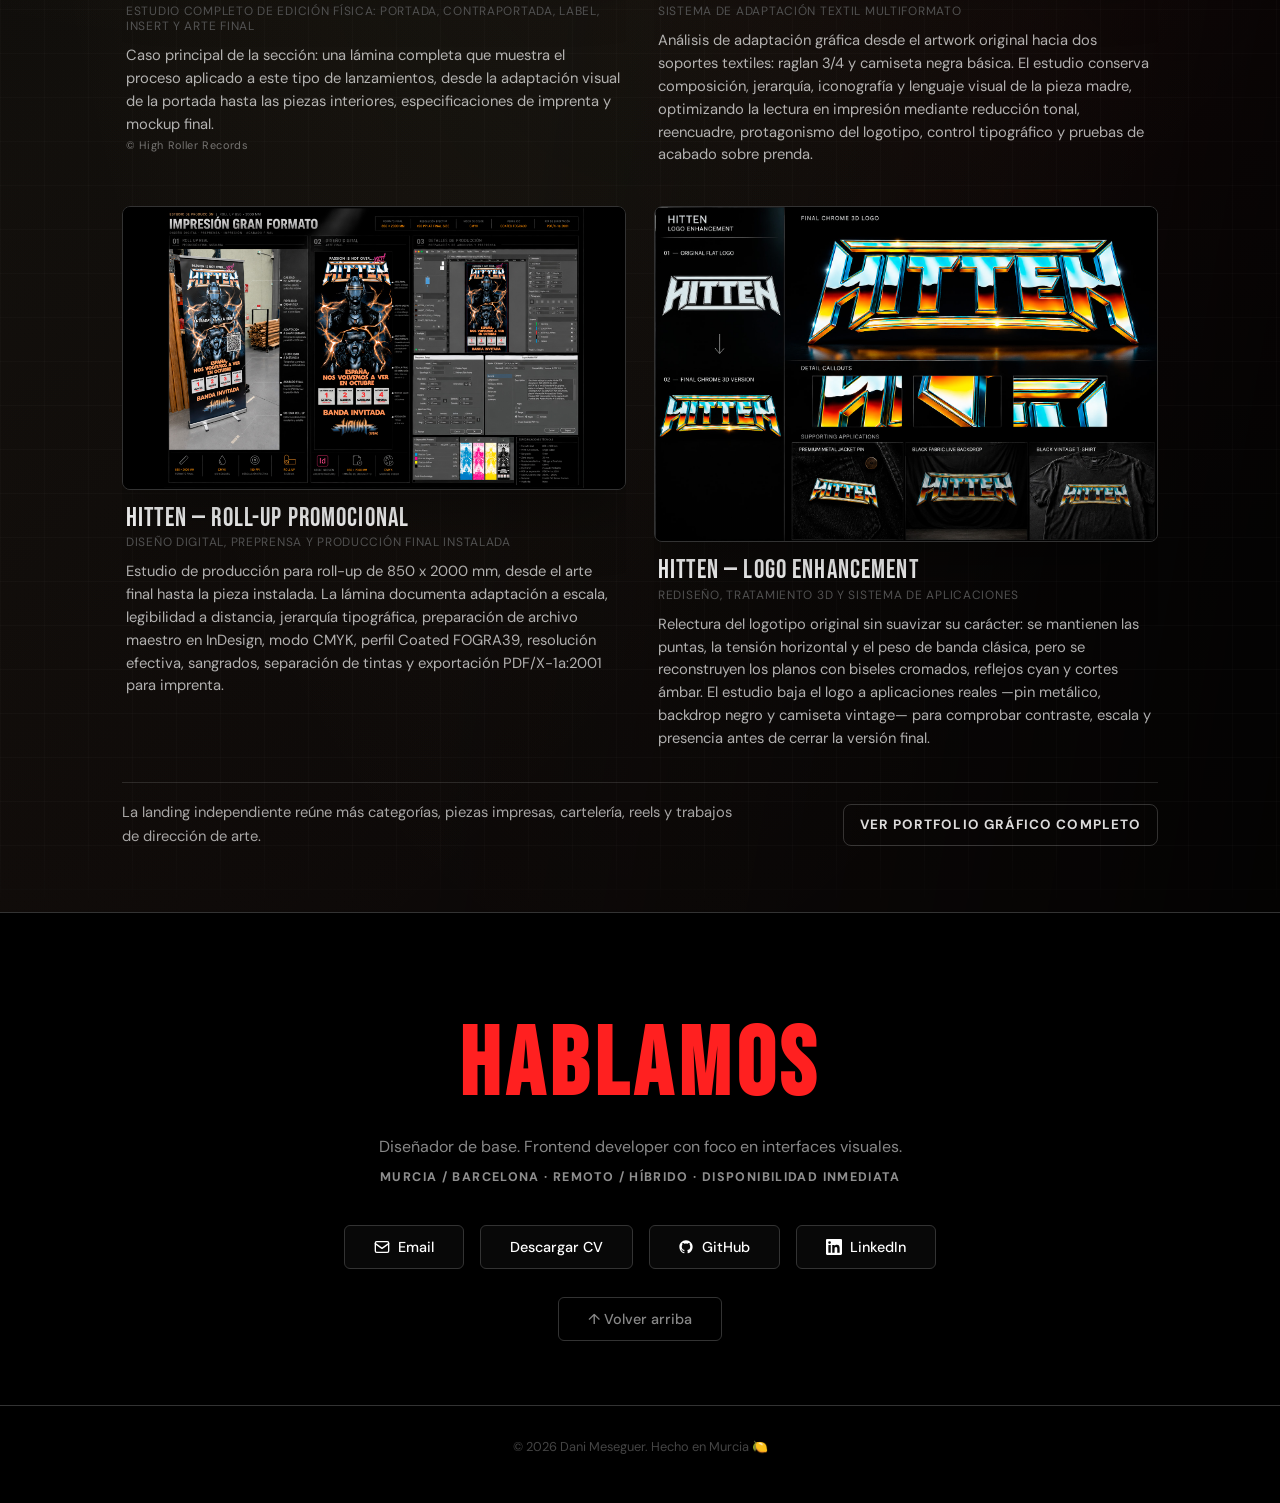
==== commit ce056fe4: "Añadir Piedad Studio a Trabajo web" ====
--- a/index.html
+++ b/index.html
@@ -232,12 +232,34 @@
           </div>
         </article>
 
+        <article class="proyecto-card proyecto-card--piedad">
+          <div class="proyecto-img">
+            <img src="img/piedadstudio.png" alt="Web de Piedad Studio" loading="lazy">
+          </div>
+          <div class="proyecto-info">
+            <span class="card-num" aria-hidden="true">02</span>
+            <span class="card-badge card-badge--real" data-i18n="badgeReal">Cliente real</span>
+            <h3 data-i18n="card7Title">Piedad Studio</h3>
+            <p data-i18n="card7Desc">Identidad visual y web para un centro de fisioterapia en Águilas: navegación mediante dock flotante, contacto de doble vía (llamada directa o formulario) con selector de motivo de consulta, y una estética inspirada en apps sociales.</p>
+            <div class="proyecto-tags">
+              <span class="tag-small">Identidad Visual</span>
+              <span class="tag-small">UX/UI</span>
+              <span class="tag-small">Navegación tipo dock</span>
+              <span class="tag-small">Responsive Design</span>
+              <span class="tag-small">Healthcare</span>
+            </div>
+            <div class="proyecto-links">
+              <a href="https://www.piedadstudio.es" target="_blank" rel="noopener noreferrer" class="proyecto-link" aria-label="Ver web de Piedad Studio" data-i18n="cardWeb" data-i18n-aria="ariaWeb7">Ver web →</a>
+            </div>
+          </div>
+        </article>
+
         <article class="proyecto-card proyecto-card--hitten">
           <div class="proyecto-img">
             <img src="img/webhitten-thumb.png" alt="Web oficial de Hitten" loading="lazy">
           </div>
           <div class="proyecto-info">
-            <span class="card-num" aria-hidden="true">02</span>
+            <span class="card-num" aria-hidden="true">03</span>
             <span class="card-badge card-badge--real" data-i18n="badgeReal">Cliente real</span>
             <h3 data-i18n="card5Title">Hitten — Web oficial</h3>
             <p data-i18n="card5Desc">Sitio oficial para una banda internacional de hard rock: web principal, EPK para promotores, identidad visual, integración con Bandcamp y Bandsintown, datos estructurados y una presencia online preparada para contratación, gira y comunicación musical.</p>
@@ -260,7 +282,7 @@
             <img src="img/riffsontimelogo.png" alt="Captura de Riffs on Time" loading="lazy">
           </div>
           <div class="proyecto-info">
-            <span class="card-num" aria-hidden="true">03</span>
+            <span class="card-num" aria-hidden="true">04</span>
             <span class="card-badge card-badge--practice" data-i18n="badgePractice">Caso práctico</span>
             <h3 data-i18n="card1Title">Riffs on Time</h3>
             <p data-i18n="card1Desc">Herramienta para músicos que resuelve un problema real de directo: crear setlists con duración exacta, buscar canciones en Spotify, calcular tiempos automáticamente y exportar el resultado a Word y PDF.</p>
@@ -282,7 +304,7 @@
             <img src="img/captura-portfolio.png" alt="Captura de esta web" loading="lazy">
           </div>
           <div class="proyecto-info">
-            <span class="card-num" aria-hidden="true">04</span>
+            <span class="card-num" aria-hidden="true">05</span>
             <span class="card-badge card-badge--own" data-i18n="badgeOwn">Portfolio personal</span>
             <h3 data-i18n="card4Title">Esta web</h3>
             <p data-i18n="card4Desc">Portfolio propio desarrollado sin dependencias: sistema i18n, animaciones con IntersectionObserver, doble universo visual, efectos CSS y estructura responsive pensada para contar un perfil híbrido sin perder foco frontend.</p>
@@ -303,7 +325,7 @@
             <img src="img/webanimals-thumb.png" alt="Captura de Clínica Animals" loading="lazy">
           </div>
           <div class="proyecto-info">
-            <span class="card-num" aria-hidden="true">05</span>
+            <span class="card-num" aria-hidden="true">06</span>
             <span class="card-badge card-badge--practice" data-i18n="badgePractice">Caso práctico</span>
             <h3 data-i18n="card3Title">Clínica Animals</h3>
             <p data-i18n="card3Desc">Web informativa para una clínica veterinaria con bilingüismo catalán/español, estado de apertura en tiempo real y carrusel automático de reseñas. Animaciones con IntersectionObserver, tarjetas de veterinarios con flip 3D en CSS y CTA directo a WhatsApp.</p>
@@ -325,7 +347,7 @@
             <img src="img/logoheader.png" alt="Captura de Best Nutrition" loading="lazy">
           </div>
           <div class="proyecto-info">
-            <span class="card-num" aria-hidden="true">06</span>
+            <span class="card-num" aria-hidden="true">07</span>
             <span class="card-badge card-badge--practice" data-i18n="badgePractice">Caso práctico</span>
             <h3 data-i18n="card2Title">Best Nutrition</h3>
             <p data-i18n="card2Desc">Web multi-página para una clínica de nutrición con sistema de reserva de citas funcional. Selección de servicio, fecha y franja horaria con validación en cliente, gestión de disponibilidad y confirmación de cita en tiempo real.</p>
@@ -351,6 +373,7 @@
         <button class="dot" data-idx="3" aria-label="Ir al proyecto 4"></button>
         <button class="dot" data-idx="4" aria-label="Ir al proyecto 5"></button>
         <button class="dot" data-idx="5" aria-label="Ir al proyecto 6"></button>
+        <button class="dot" data-idx="6" aria-label="Ir al proyecto 7"></button>
       </div>
     </div>
   </section>
--- a/projects.css
+++ b/projects.css
@@ -223,6 +223,19 @@
   box-shadow: 0 22px 38px rgba(35,105,95,0.16);
 }
 
+.proyecto-card--piedad .proyecto-img {
+  background:
+    radial-gradient(circle at 80% 16%, rgba(200,90,140,0.28), transparent 28%),
+    linear-gradient(135deg, #3a1830, #6b2a52 56%, #2a1424);
+}
+
+.proyecto-card--piedad .proyecto-img img {
+  object-position: top center;
+  border-color: rgba(255,255,255,0.16);
+  background: #2a1424;
+  box-shadow: 0 22px 38px rgba(107,42,82,0.3);
+}
+
 .proyecto-card--riffs .proyecto-img {
   background:
     radial-gradient(circle at 22% 18%, rgba(24,169,153,0.28), transparent 28%),
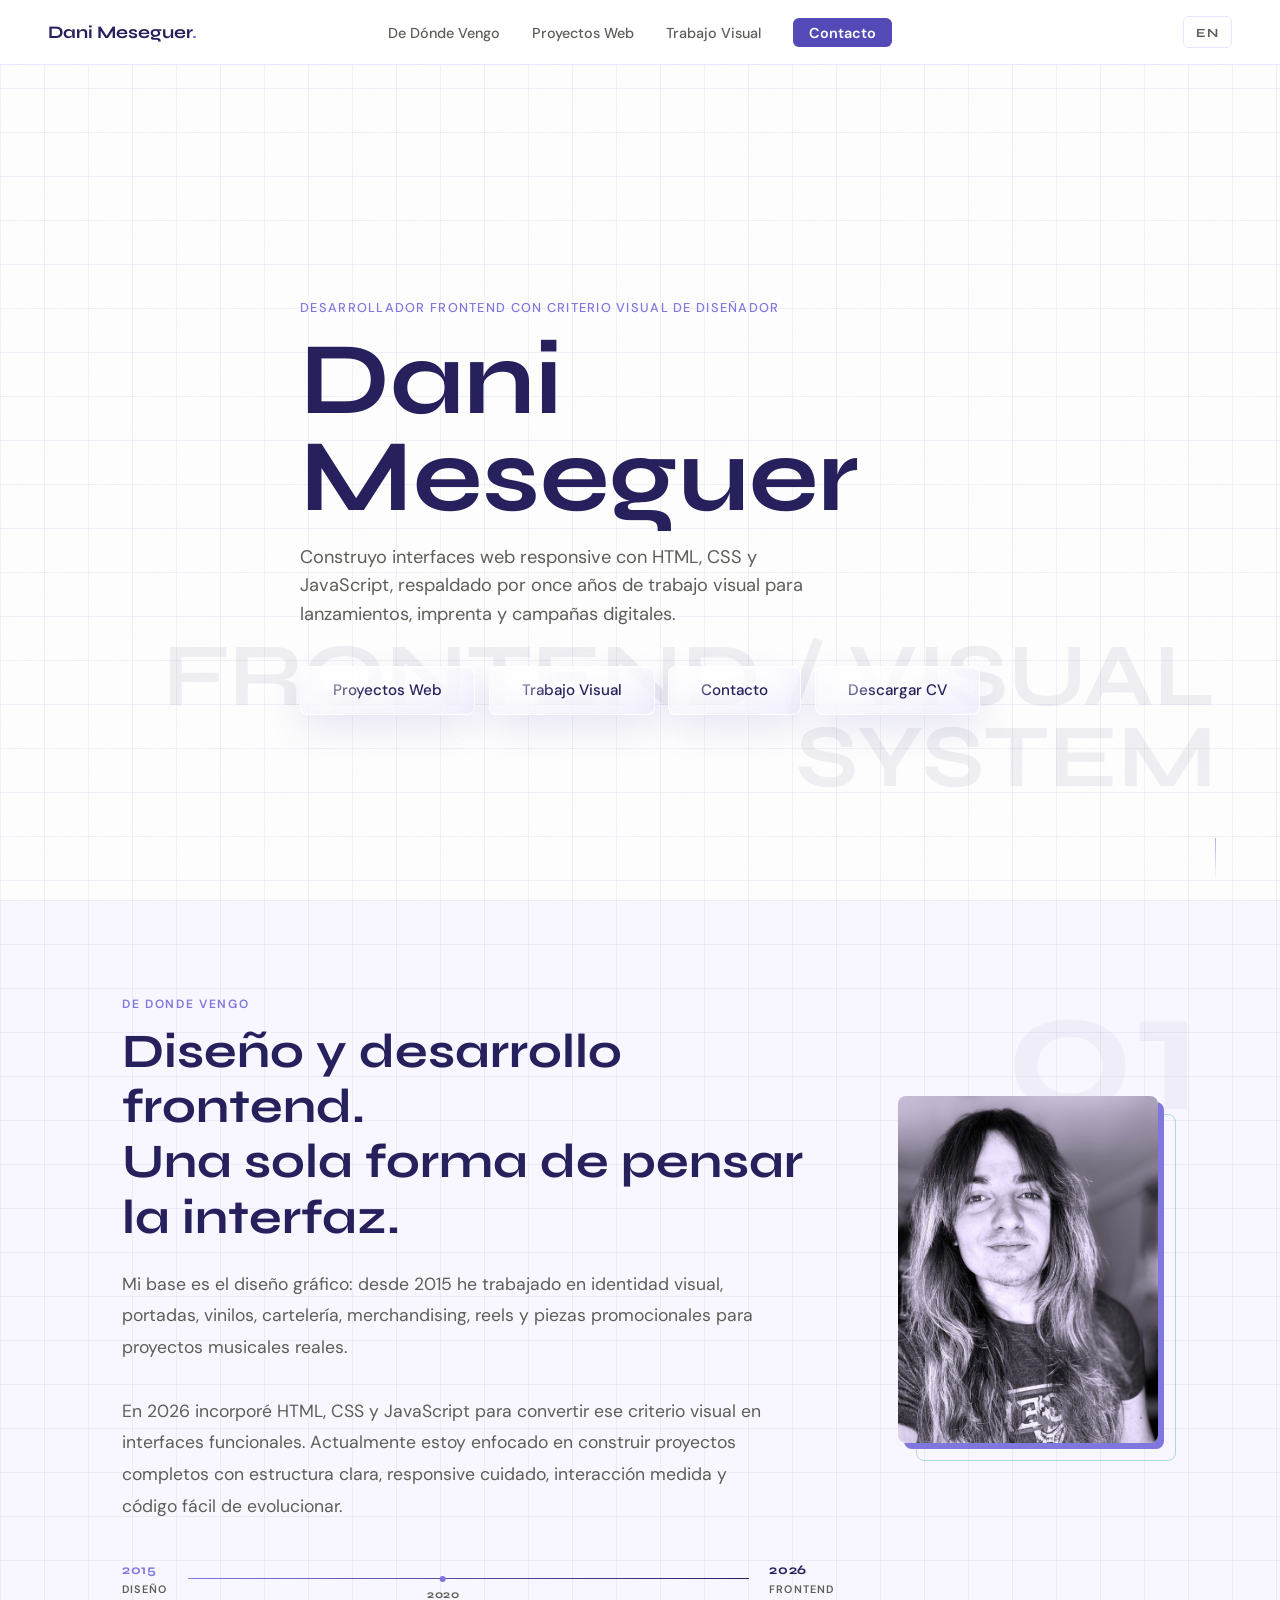
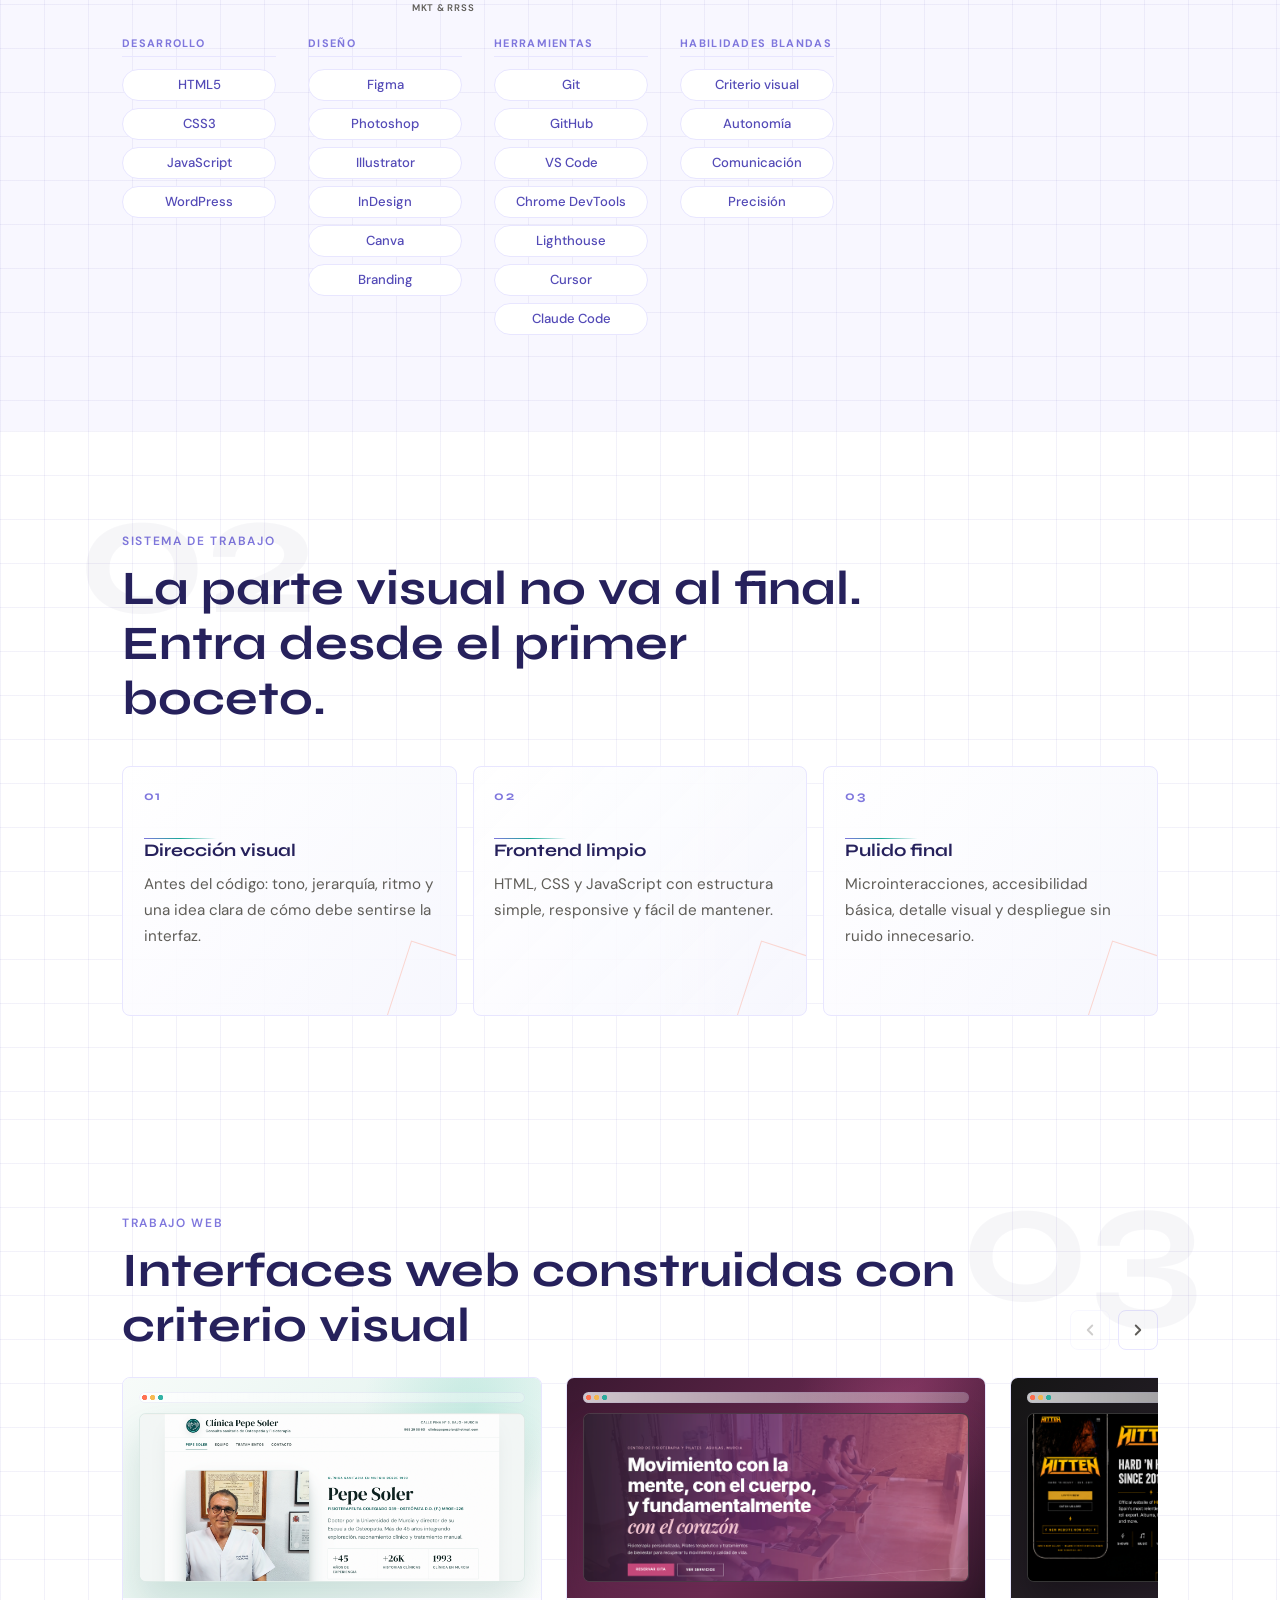
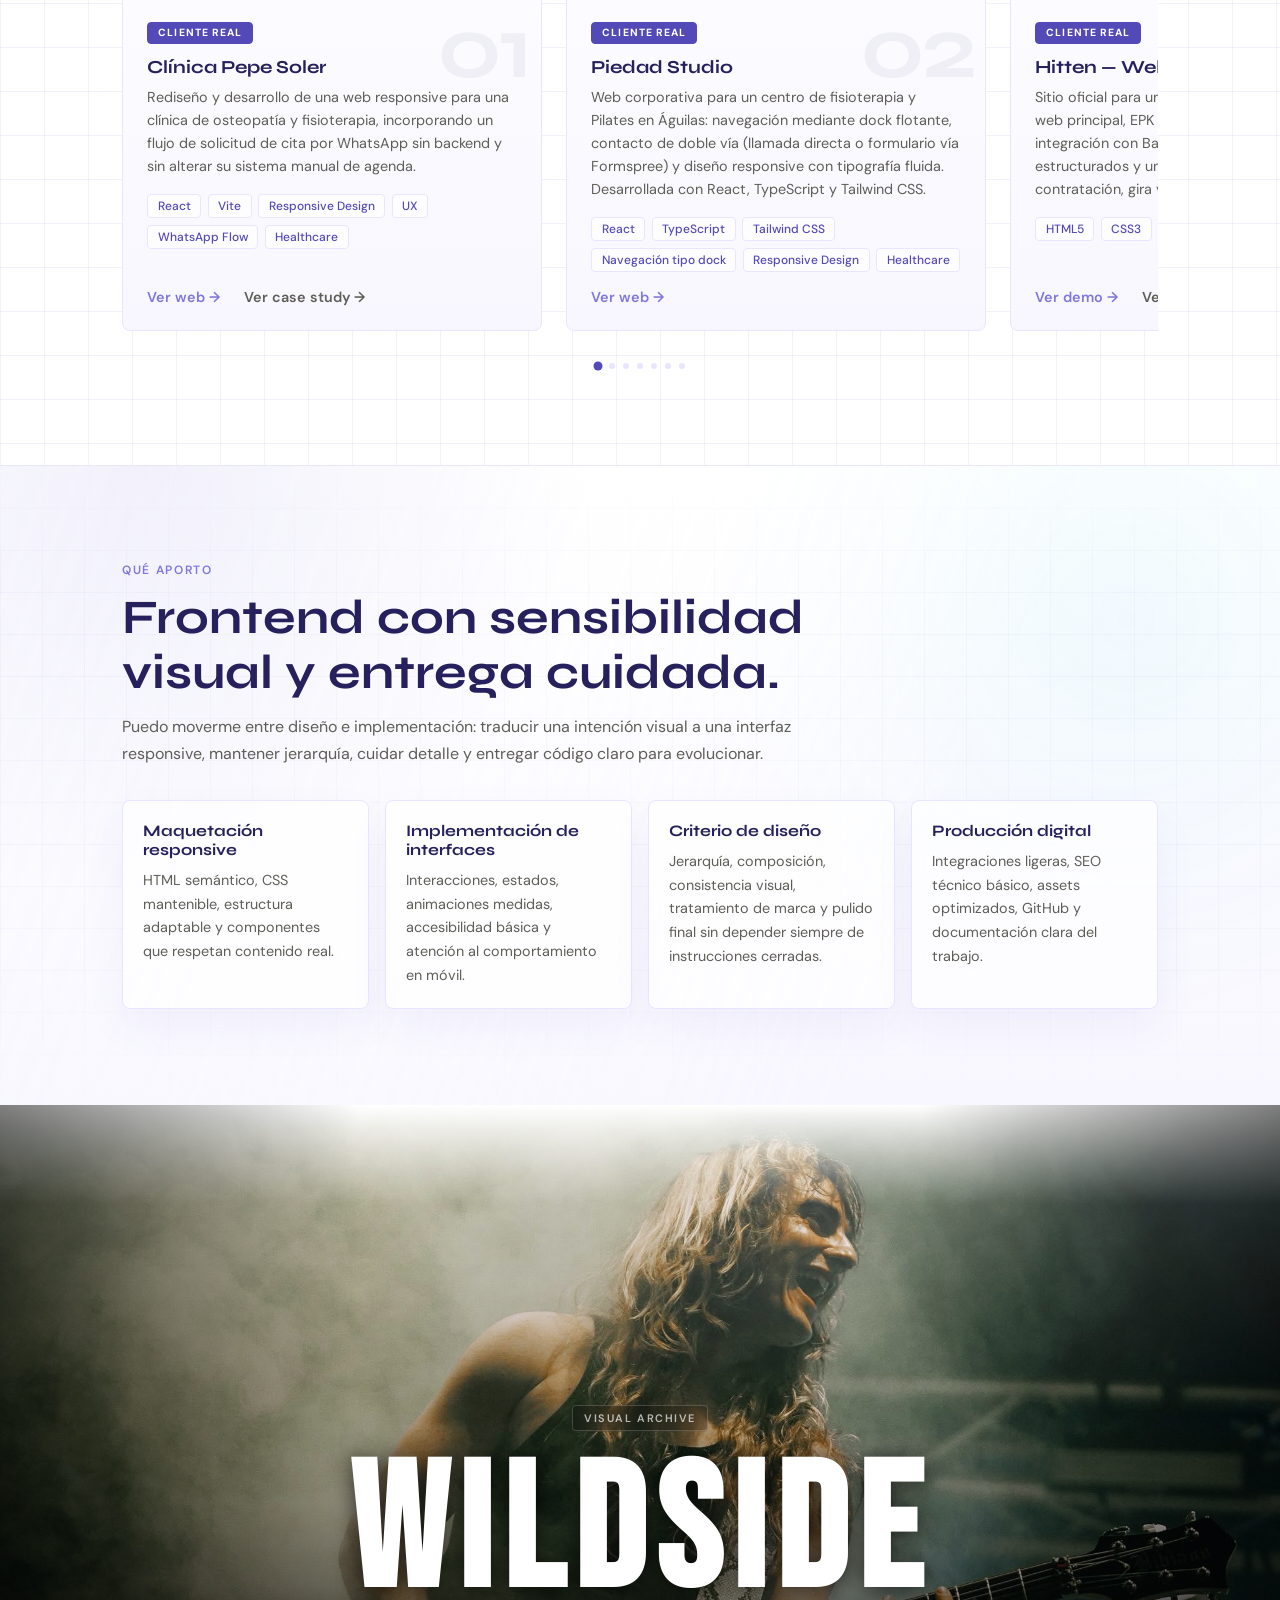
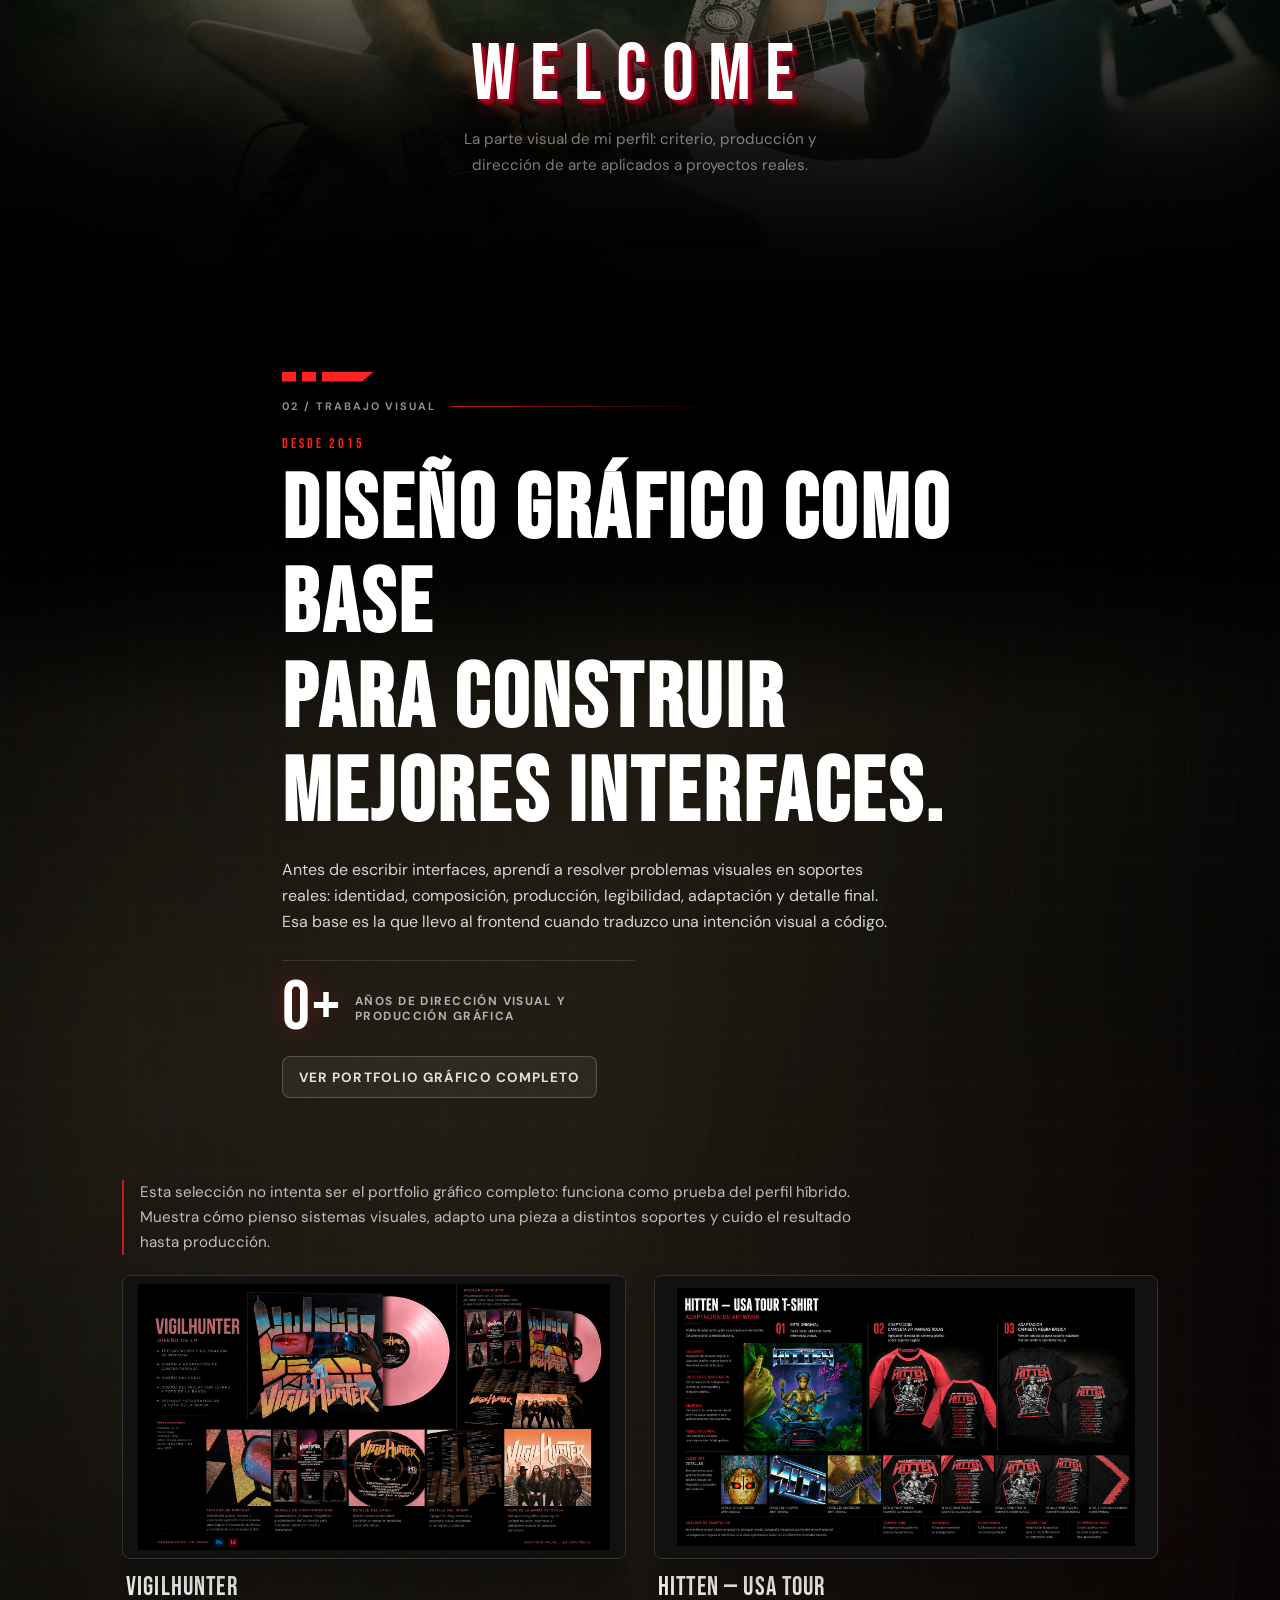
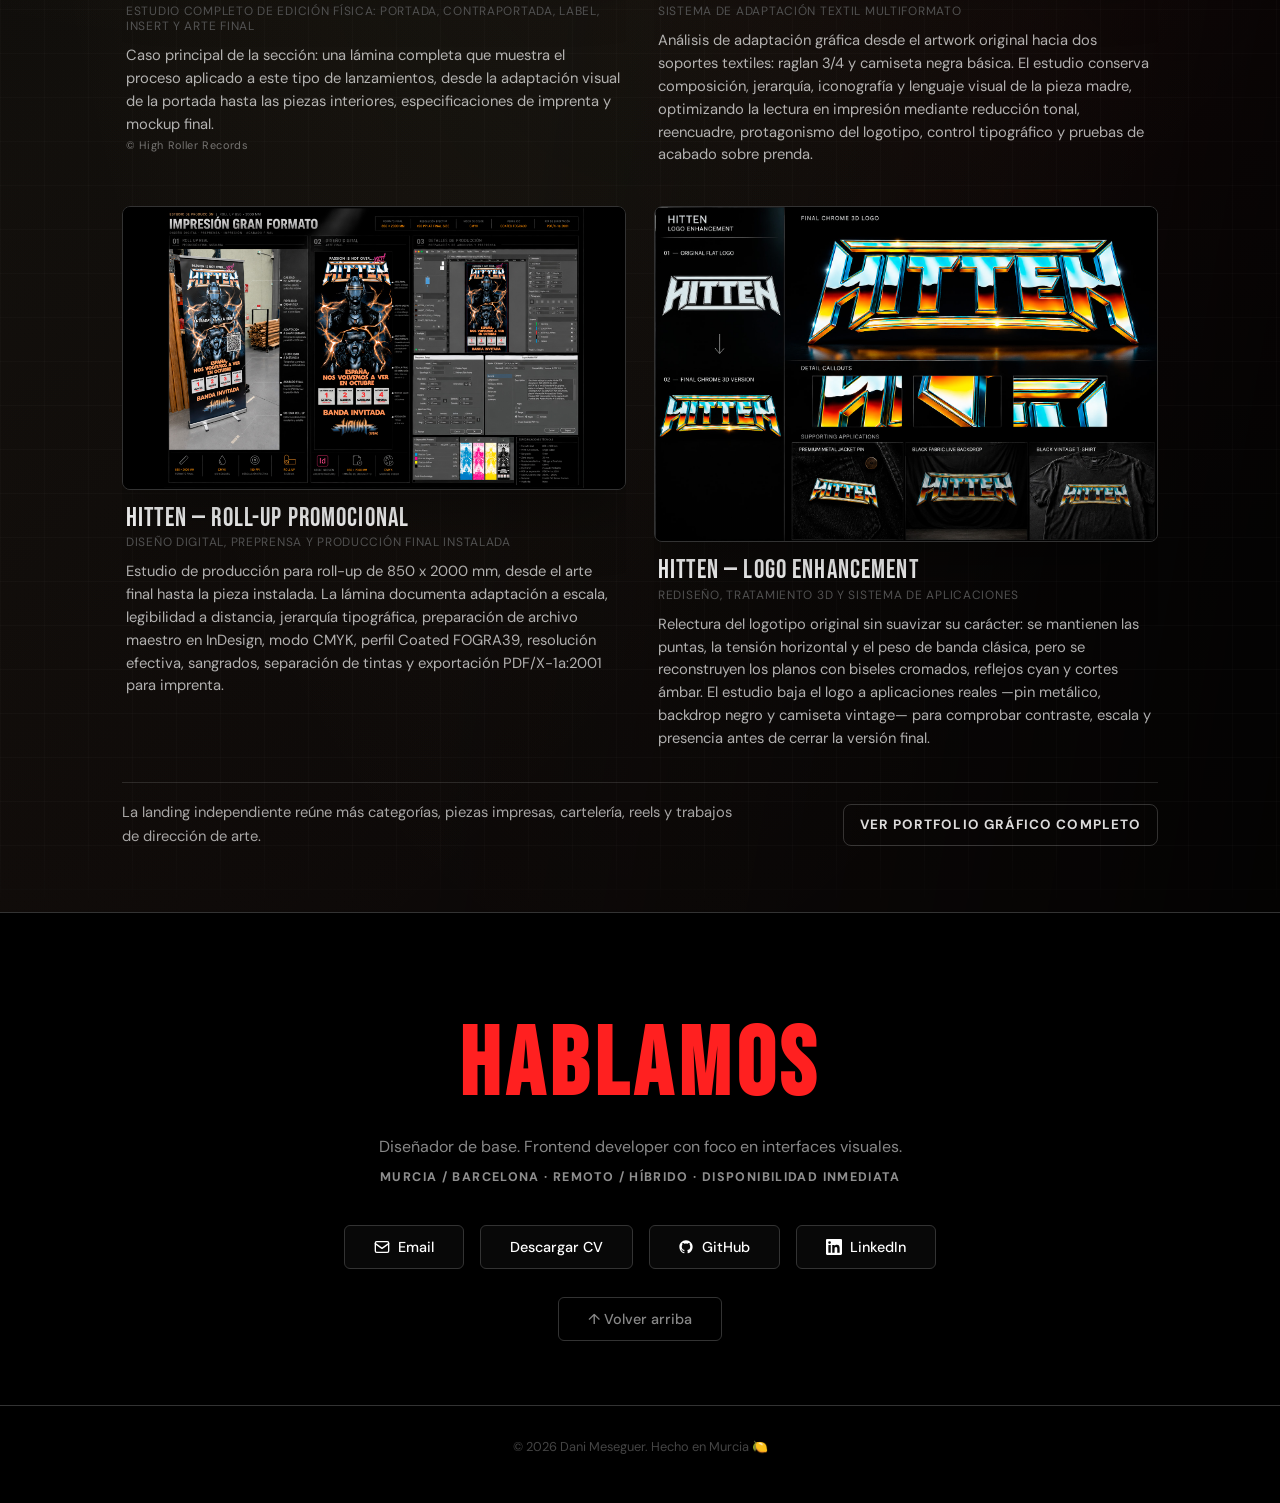
==== commit 62732020: "Actualizar enlace de Clínica Pepe Soler y descripción de Piedad Studio" ====
--- a/index.html
+++ b/index.html
@@ -226,7 +226,7 @@
               <span class="tag-small">Healthcare</span>
             </div>
             <div class="proyecto-links">
-              <a href="https://clinica-pepe-soler.vercel.app/" target="_blank" rel="noopener noreferrer" class="proyecto-link" aria-label="Ver web de Clínica Pepe Soler" data-i18n="cardWeb" data-i18n-aria="ariaWeb6">Ver web →</a>
+              <a href="https://www.clinicapepesoler.es" target="_blank" rel="noopener noreferrer" class="proyecto-link" aria-label="Ver web de Clínica Pepe Soler" data-i18n="cardWeb" data-i18n-aria="ariaWeb6">Ver web →</a>
               <a href="clinica-pepe-soler-case-study.html" class="proyecto-link-secondary" aria-label="Ver case study de Clínica Pepe Soler" data-i18n="cardCaseStudy" data-i18n-aria="ariaCase6">Ver case study →</a>
             </div>
           </div>
@@ -240,10 +240,11 @@
             <span class="card-num" aria-hidden="true">02</span>
             <span class="card-badge card-badge--real" data-i18n="badgeReal">Cliente real</span>
             <h3 data-i18n="card7Title">Piedad Studio</h3>
-            <p data-i18n="card7Desc">Identidad visual y web para un centro de fisioterapia en Águilas: navegación mediante dock flotante, contacto de doble vía (llamada directa o formulario) con selector de motivo de consulta, y una estética inspirada en apps sociales.</p>
-            <div class="proyecto-tags">
-              <span class="tag-small">Identidad Visual</span>
-              <span class="tag-small">UX/UI</span>
+            <p data-i18n="card7Desc">Web corporativa para un centro de fisioterapia y Pilates en Águilas: navegación mediante dock flotante, contacto de doble vía (llamada directa o formulario vía Formspree) y diseño responsive con tipografía fluida. Desarrollada con React, TypeScript y Tailwind CSS.</p>
+            <div class="proyecto-tags">
+              <span class="tag-small">React</span>
+              <span class="tag-small">TypeScript</span>
+              <span class="tag-small">Tailwind CSS</span>
               <span class="tag-small">Navegación tipo dock</span>
               <span class="tag-small">Responsive Design</span>
               <span class="tag-small">Healthcare</span>
